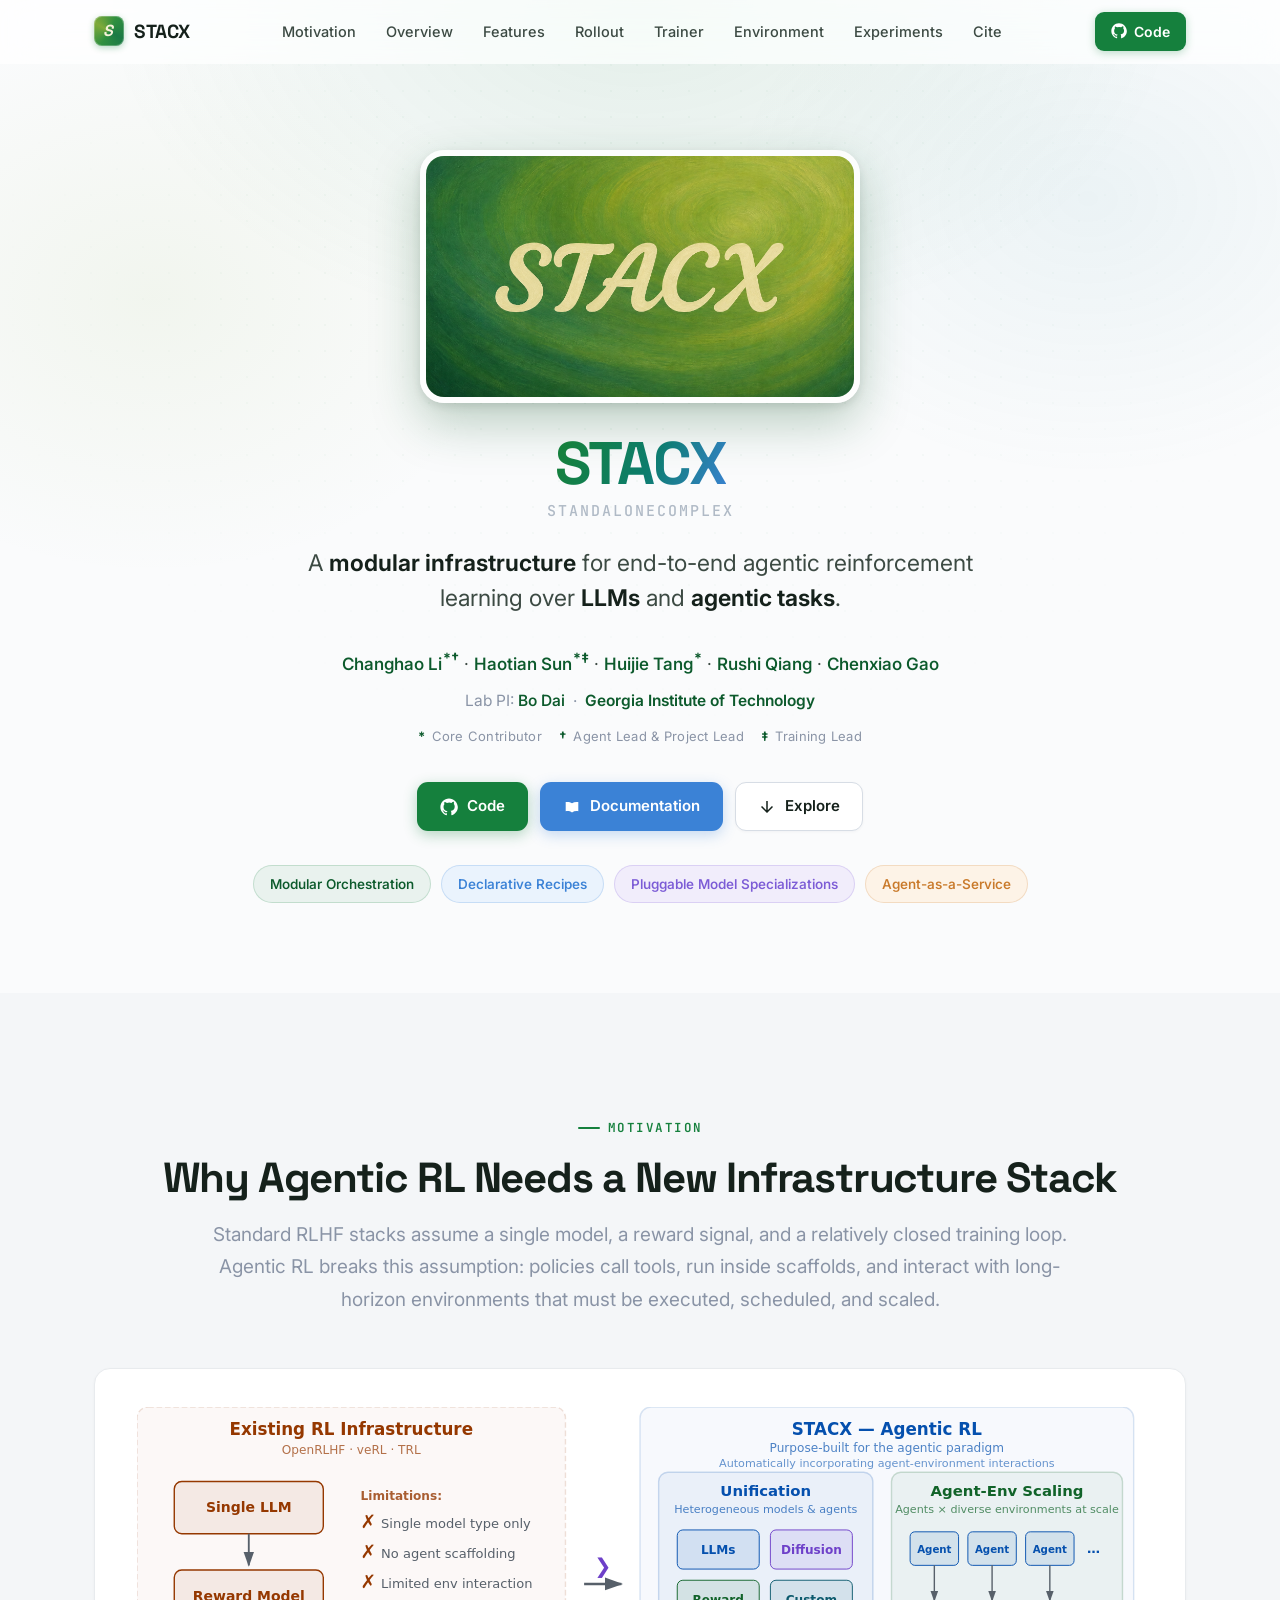
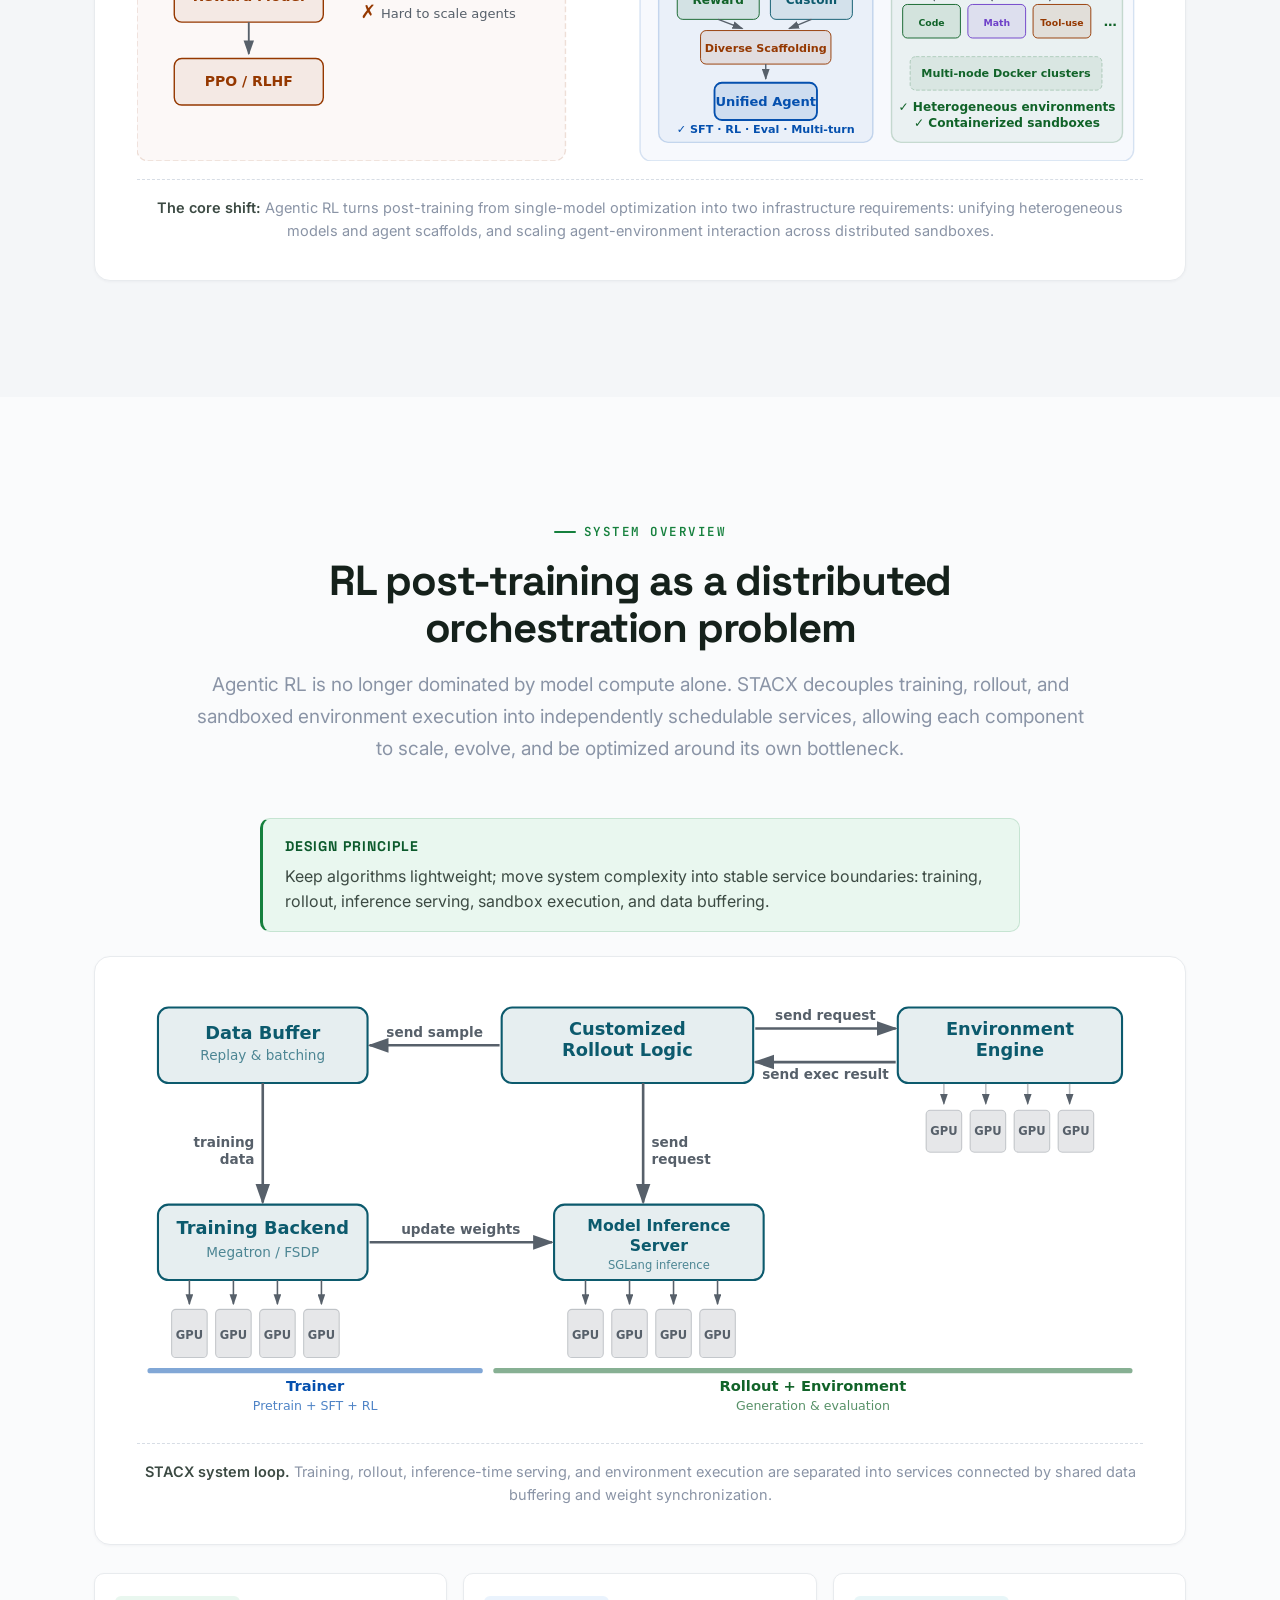
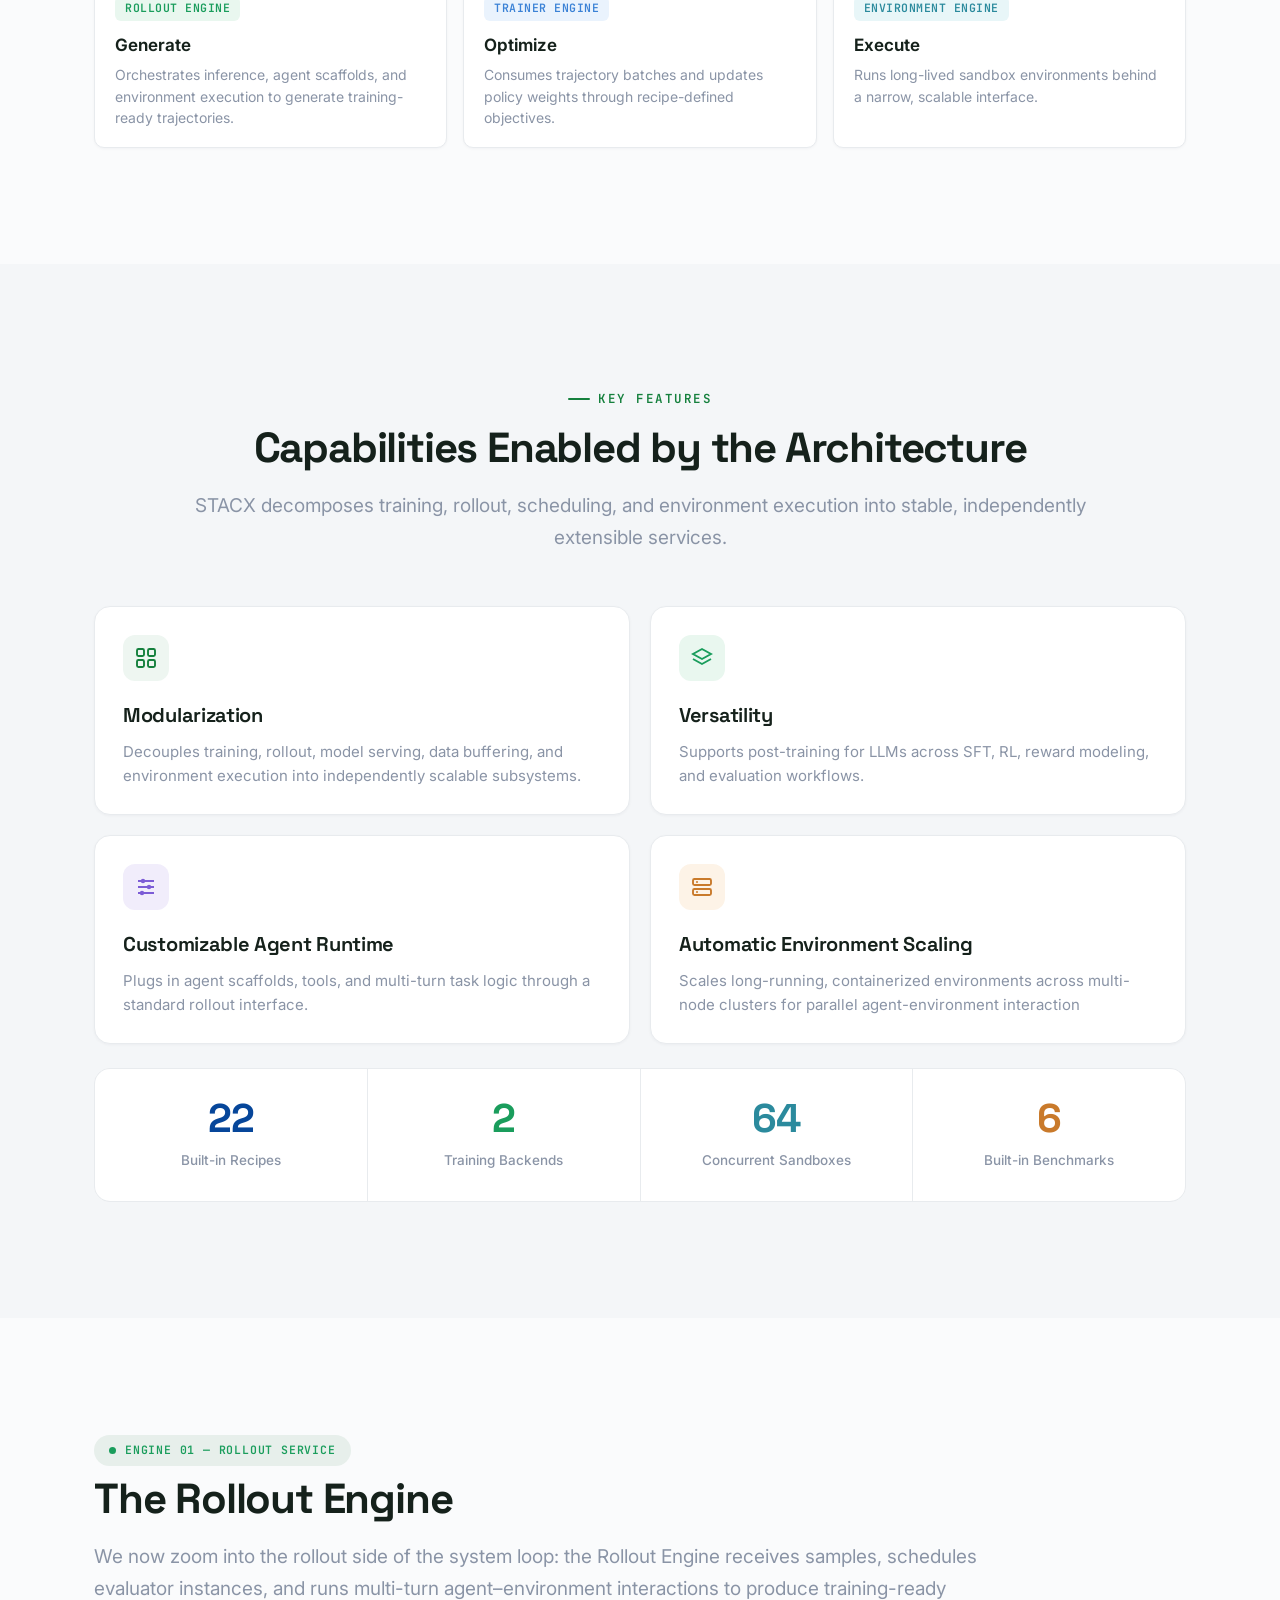
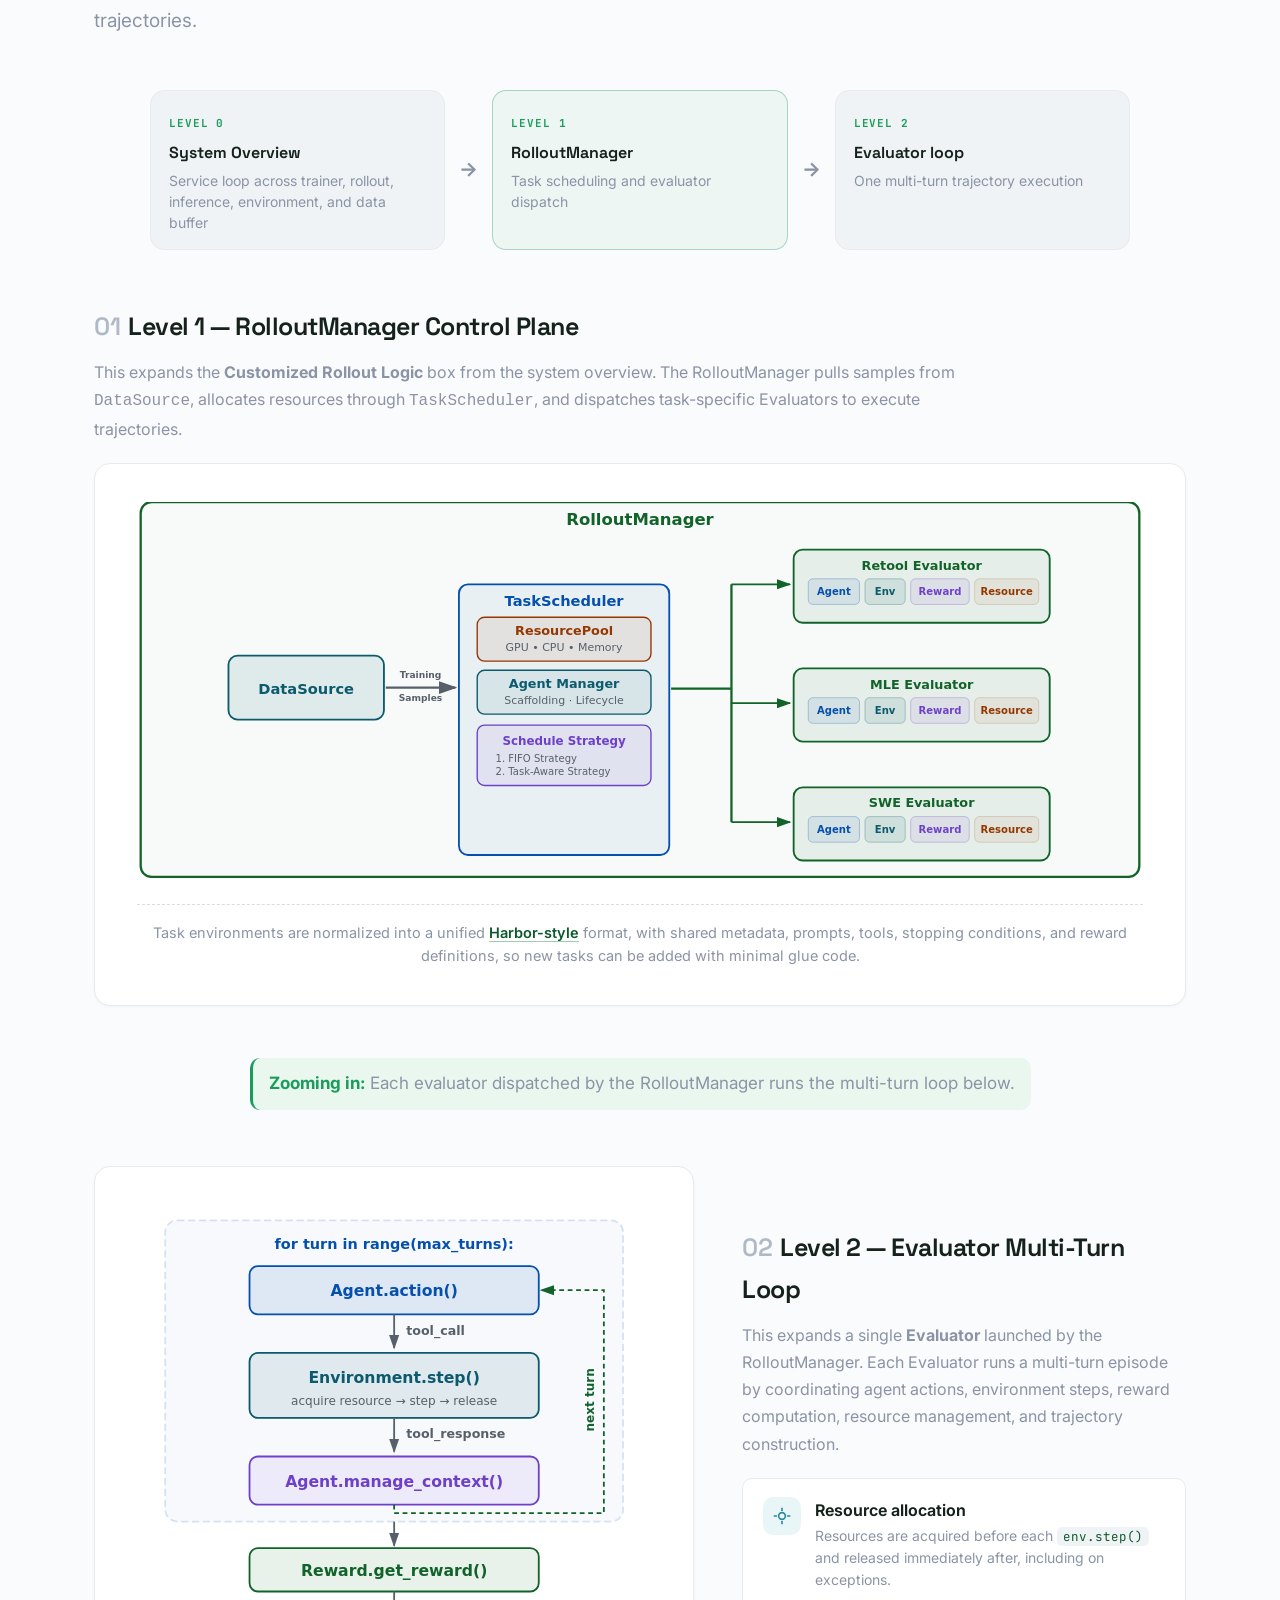
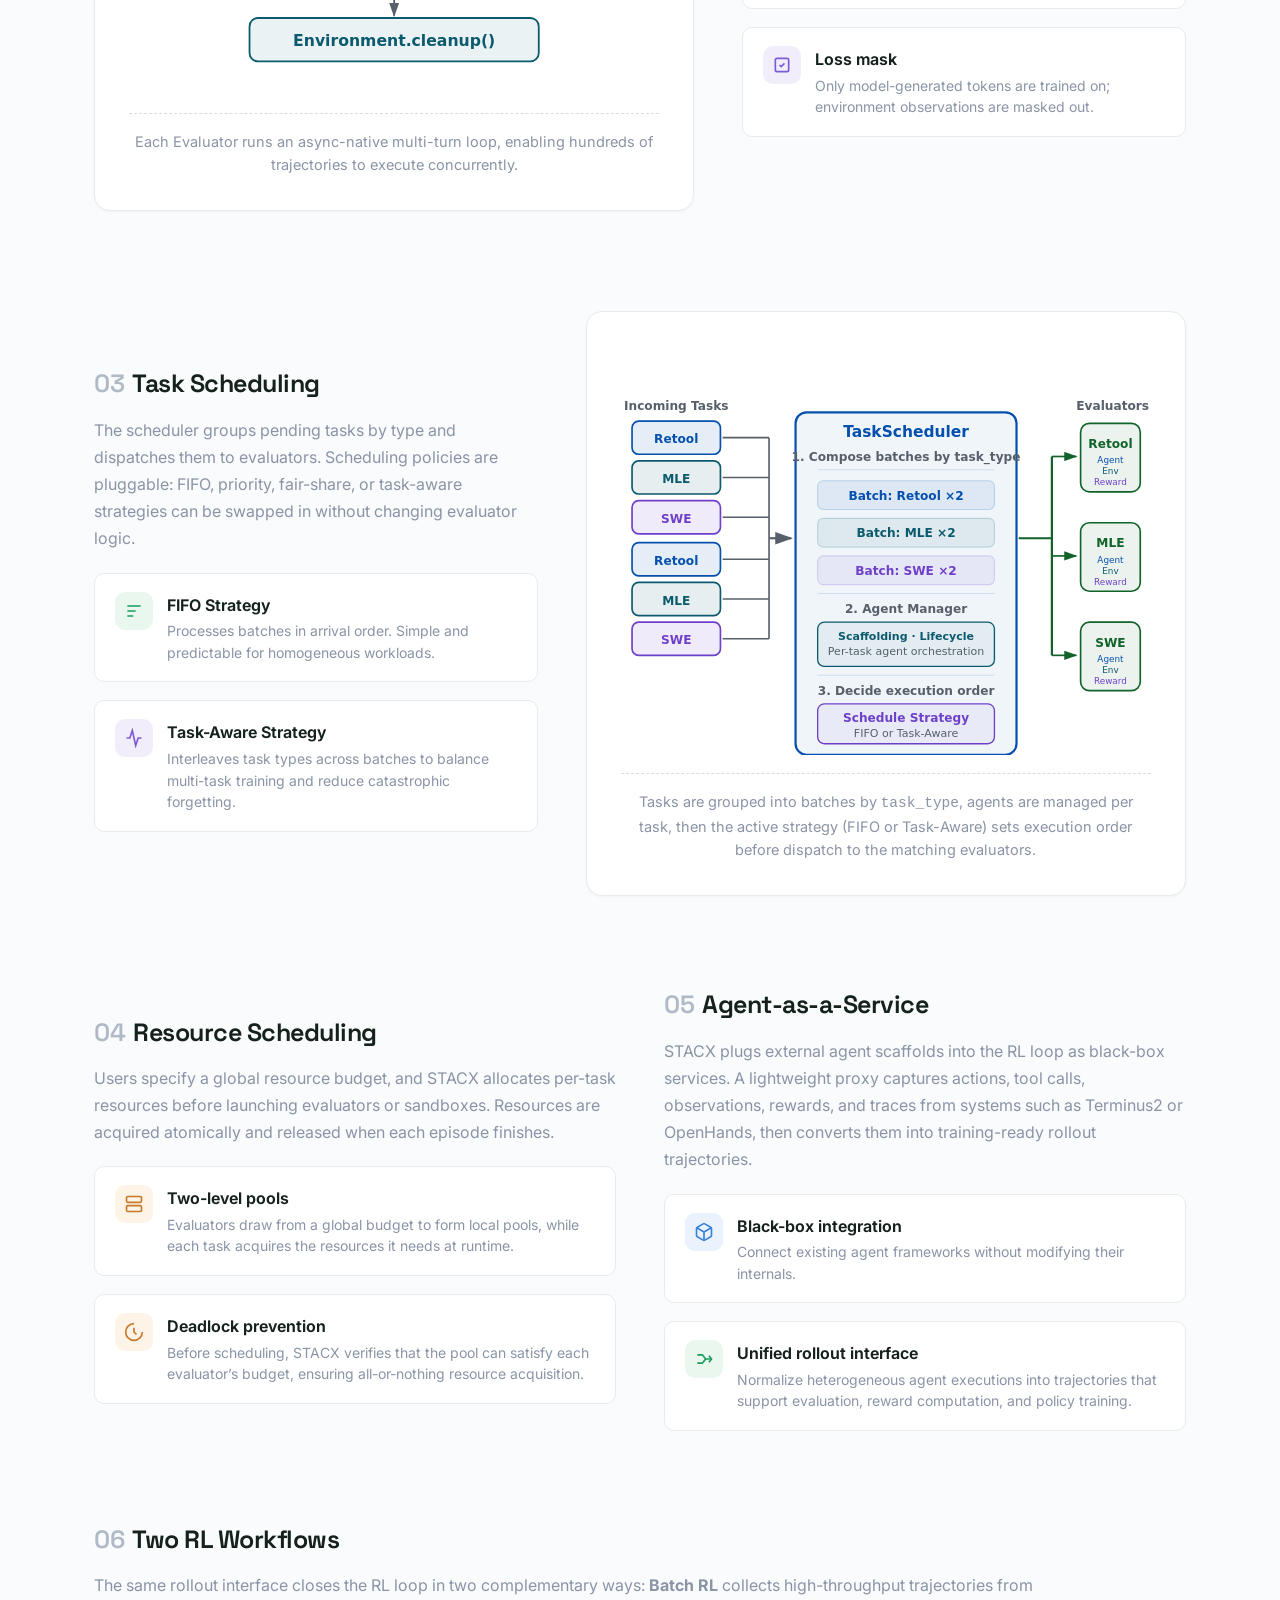
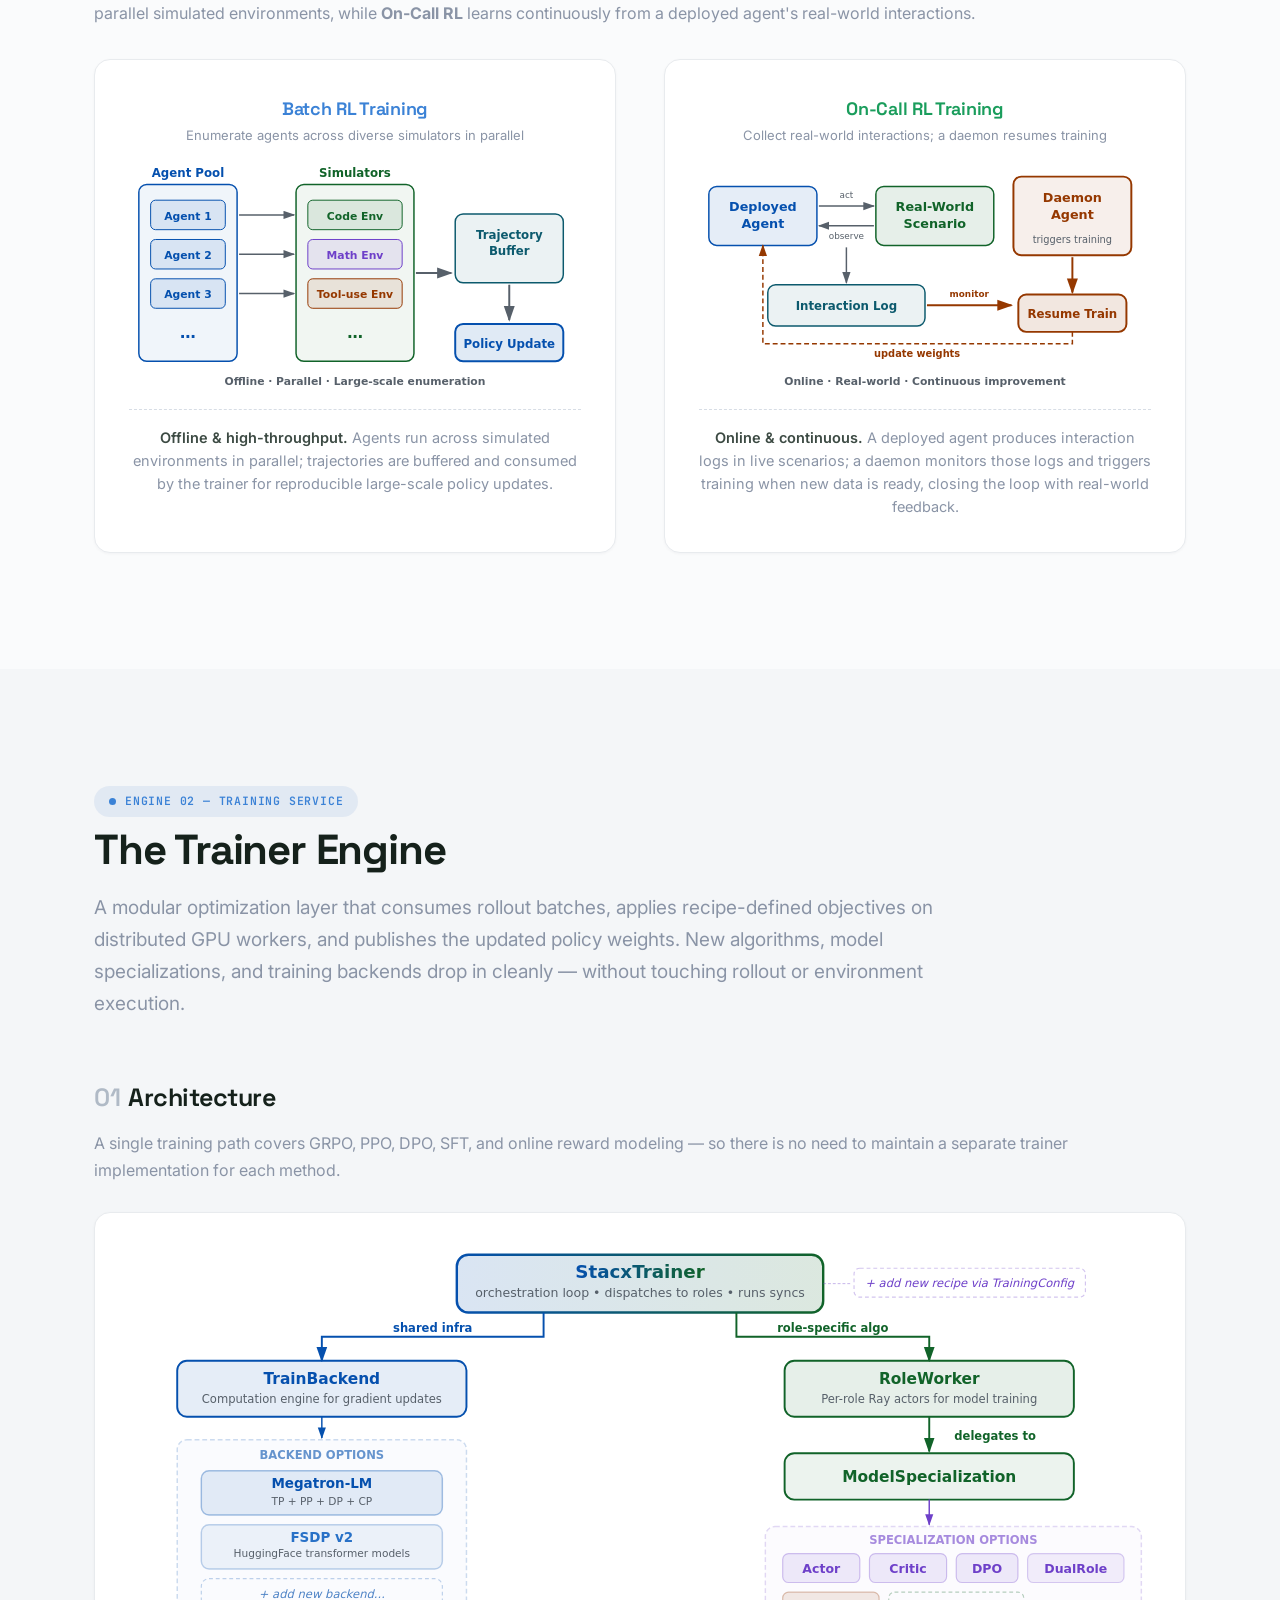
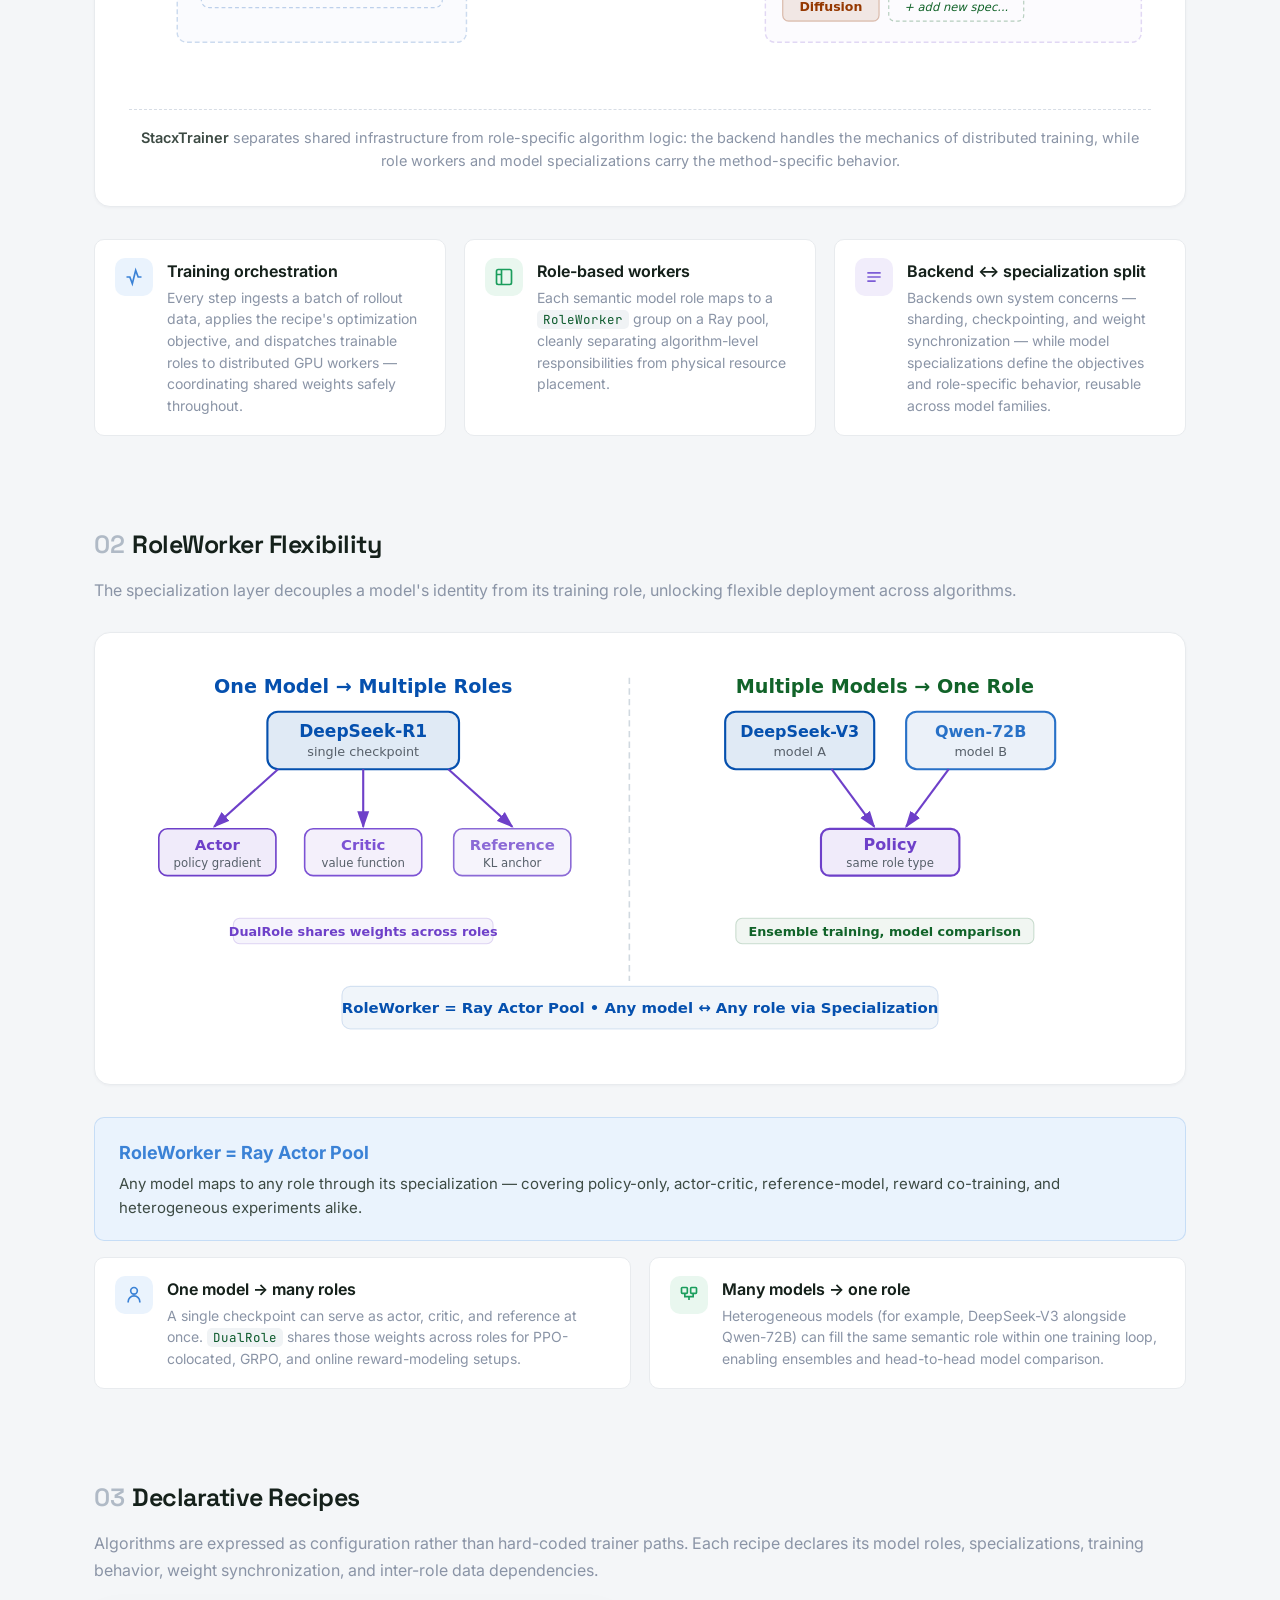
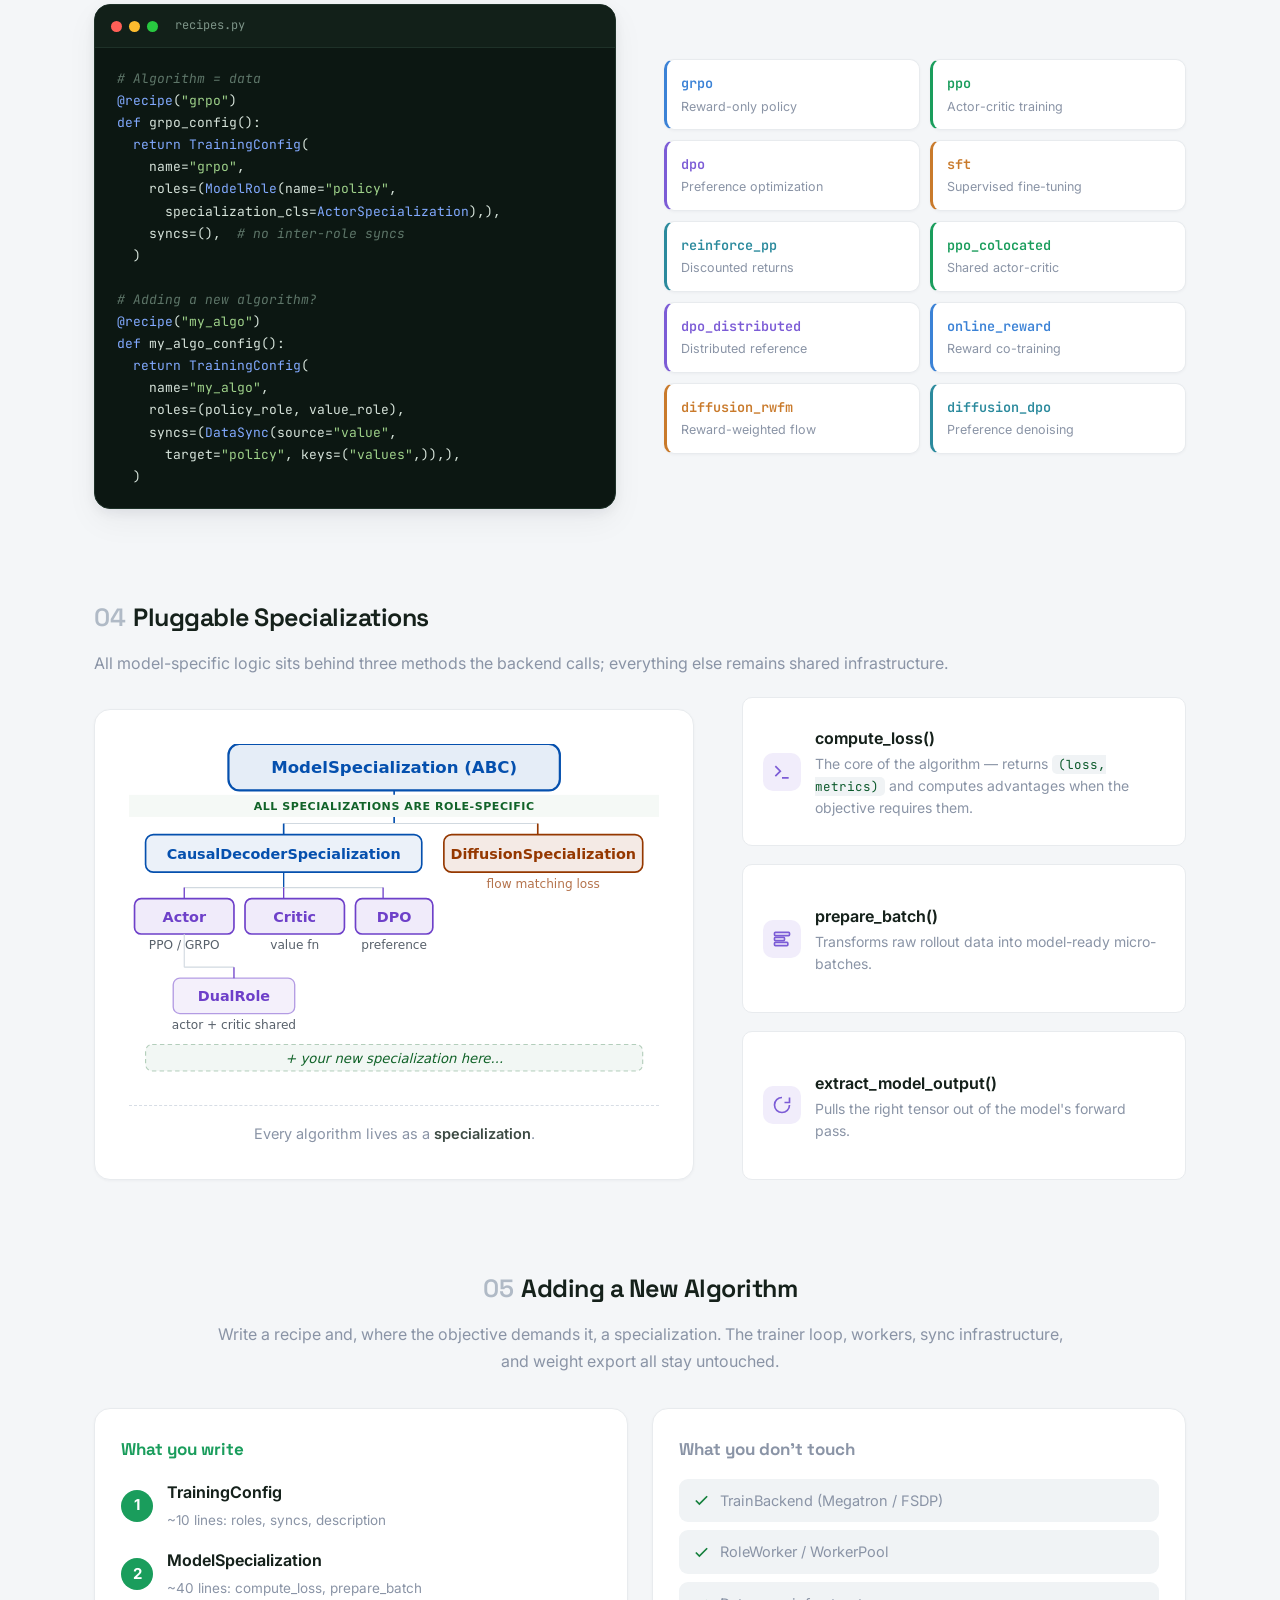
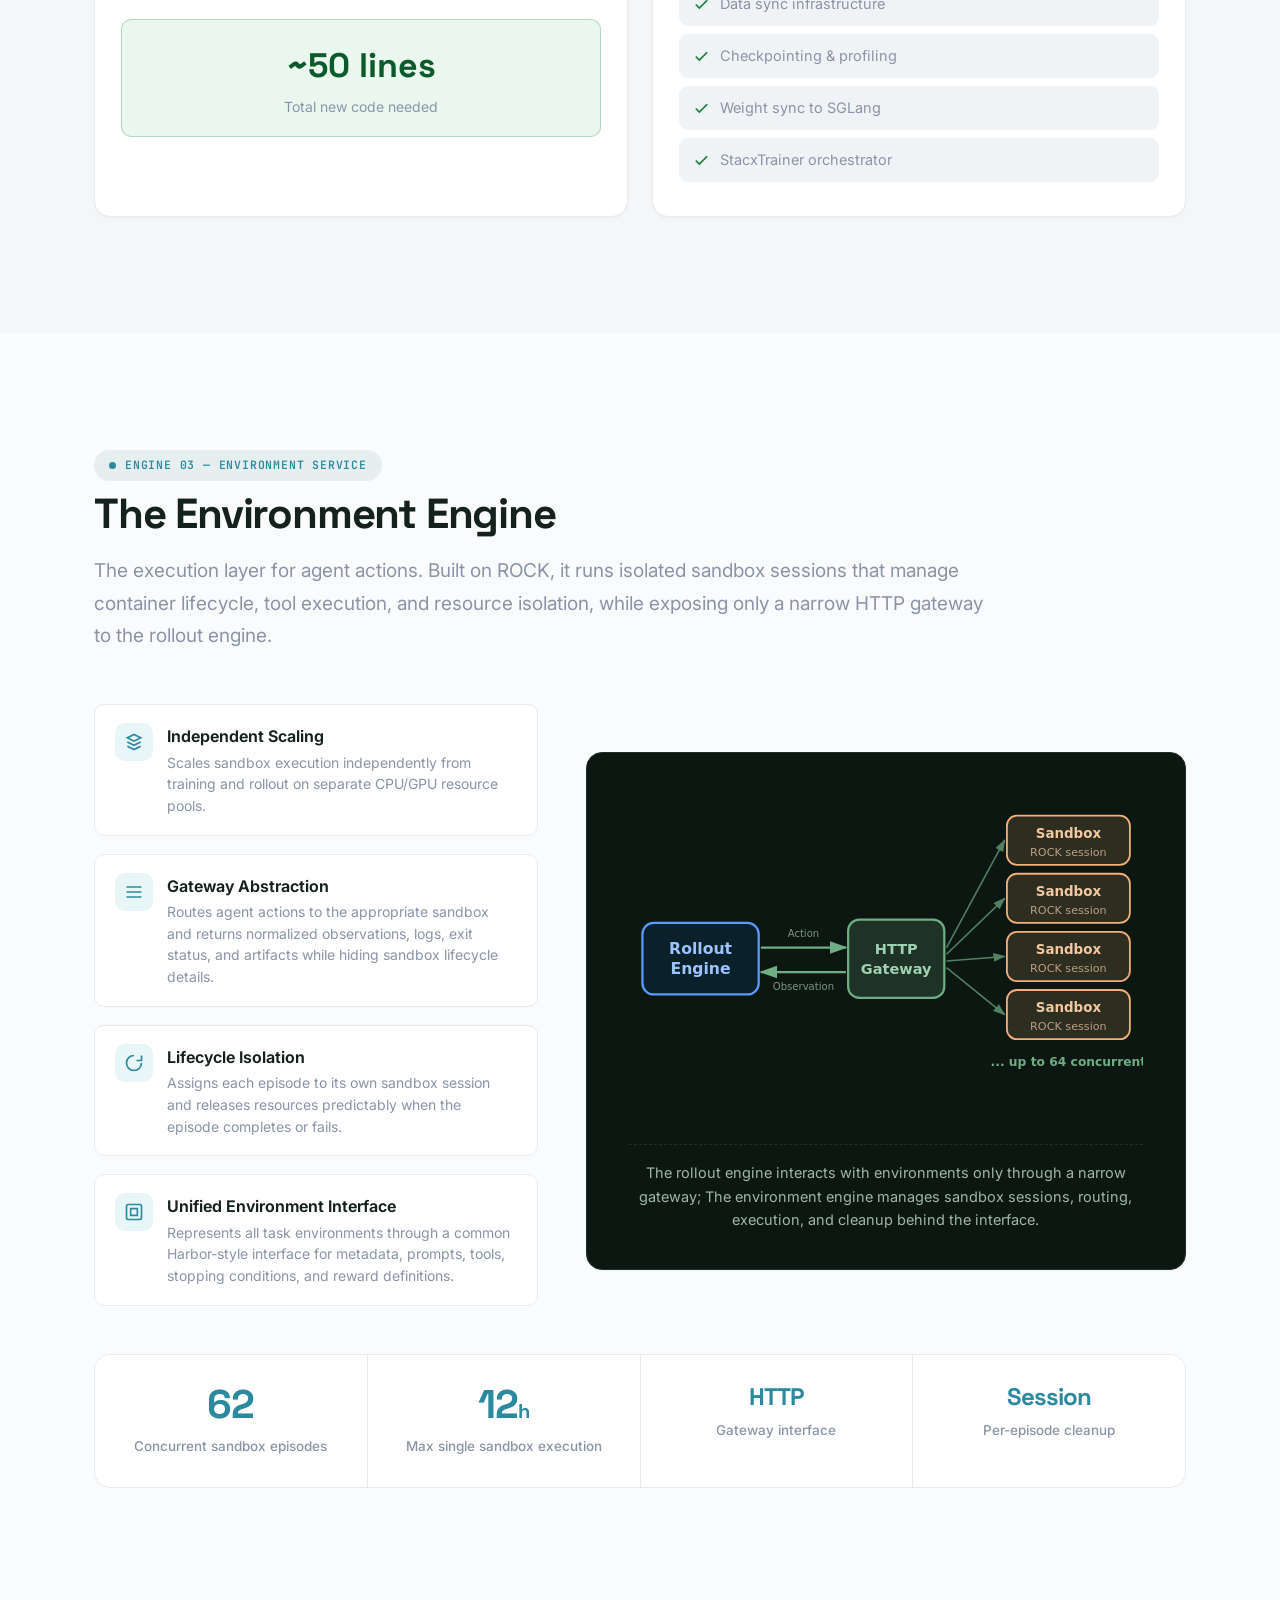
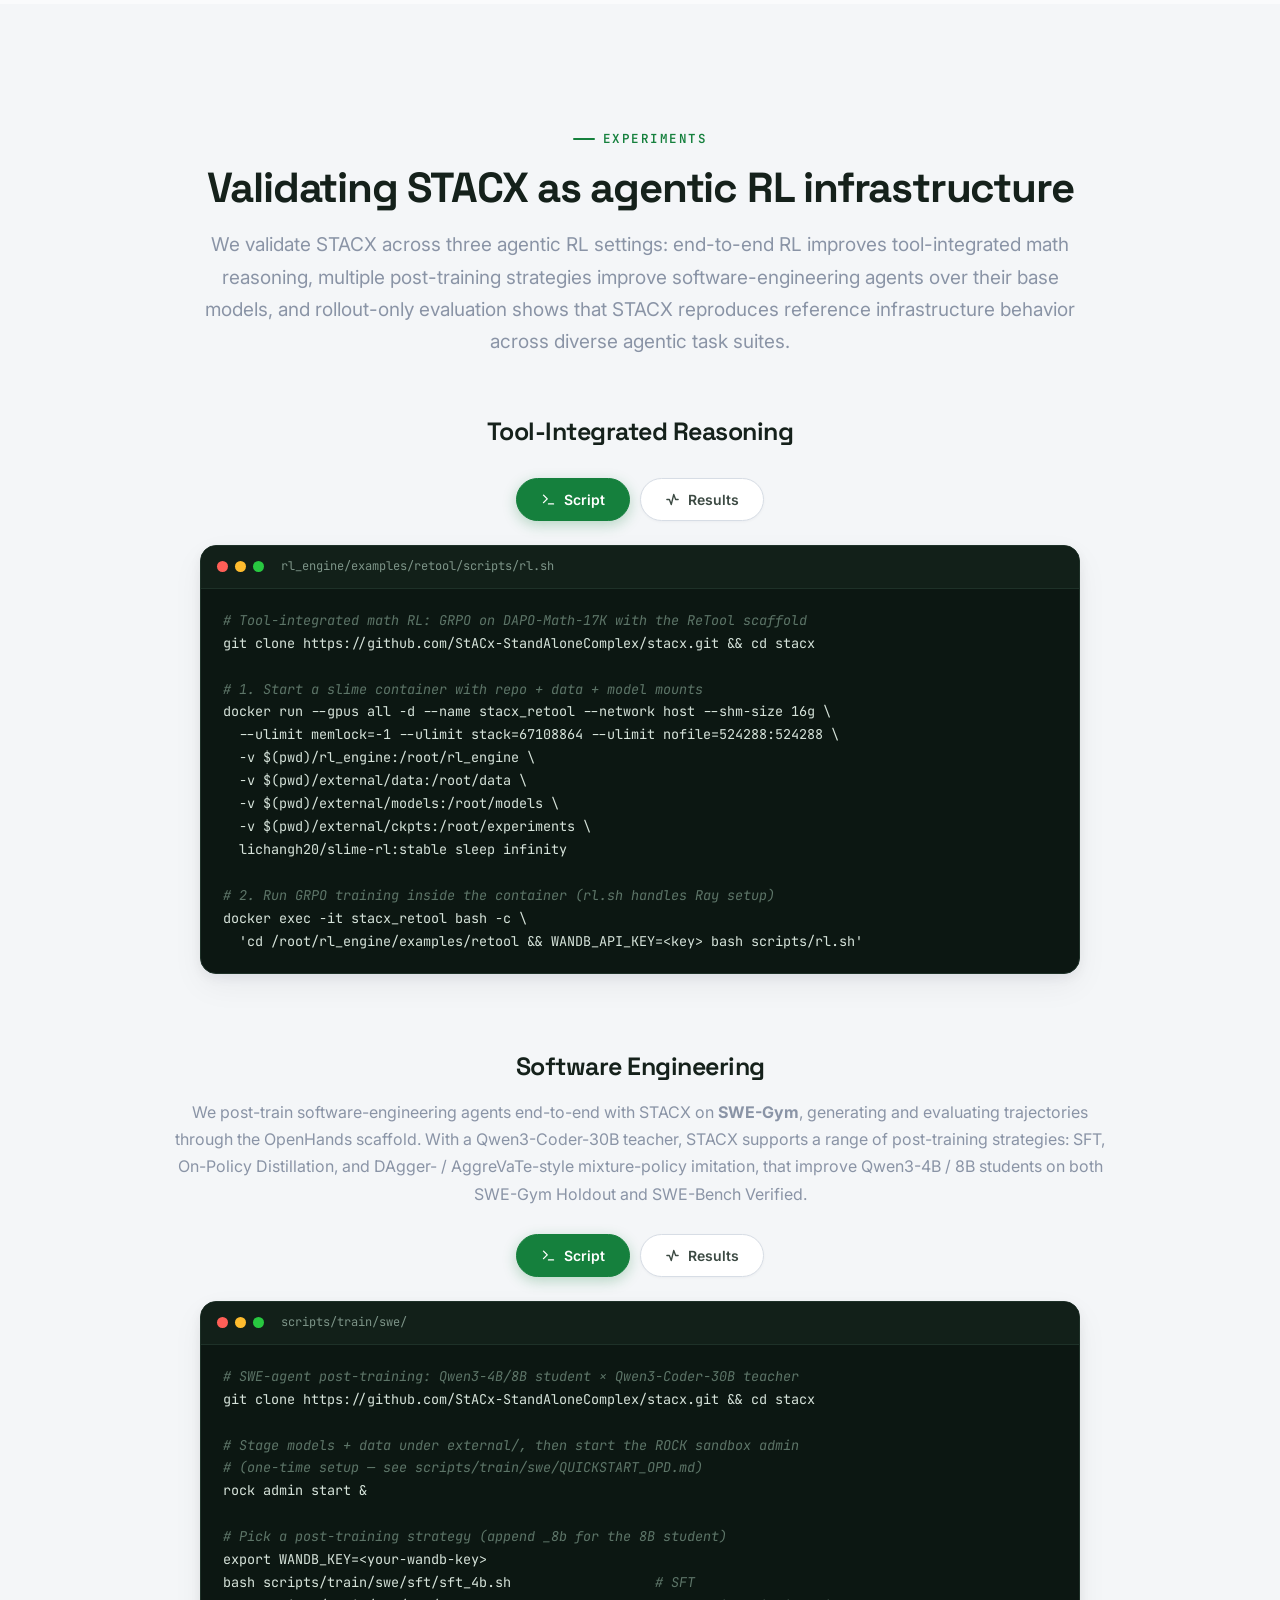
==== web/index.html @ 9be197c3 "Initial commit" ====
<!DOCTYPE html>
<html lang="en">
<head>
<meta charset="UTF-8">
<meta name="viewport" content="width=device-width, initial-scale=1.0">
<script>document.documentElement.classList.add('js');</script>
<title>STACX — Modular Infrastructure for End-to-End Agentic RL</title>
<meta name="description" content="STACX (STandAloneCompleX) is a modular infrastructure for end-to-end agentic reinforcement learning over LLMs, decoupling Trainer, Rollout, and Environment engines.">
<meta property="og:title" content="STACX — STandAloneCompleX">
<meta property="og:description" content="A modular infrastructure for end-to-end agentic reinforcement learning over LLMs and agentic tasks.">
<meta property="og:type" content="website">
<meta property="og:image" content="static/images/stacx-logo.png">
<link rel="icon" type="image/png" href="static/images/stacx-logo.png">
<link rel="preconnect" href="https://fonts.googleapis.com">
<link rel="preconnect" href="https://fonts.gstatic.com" crossorigin>
<link href="https://fonts.googleapis.com/css2?family=Inter:wght@400;500;600;700&family=Space+Grotesk:wght@500;600;700&family=JetBrains+Mono:wght@400;500;600&display=swap" rel="stylesheet">
<link rel="stylesheet" href="static/css/style.css">
</head>
<body>

<!-- ══════════════════════════ NAV ══════════════════════════ -->
<nav class="nav" id="nav">
  <div class="nav__inner">
    <a class="brand" href="#home" aria-label="STACX home">
      <span class="brand__mark" aria-hidden="true"></span>
      <span>STACX</span>
    </a>
    <div class="nav__links" id="navLinks">
      <a href="#motivation">Motivation</a>
      <a href="#overview">Overview</a>
      <a href="#features">Features</a>
      <a href="#rollout">Rollout</a>
      <a href="#trainer">Trainer</a>
      <a href="#environment">Environment</a>
      <a href="#experiments">Experiments</a>
      <a href="#citation">Cite</a>
    </div>
    <a class="nav__cta" href="https://github.com/StACx-StandAloneComplex/stacx/tree/main" target="_blank" rel="noopener">
      <svg viewBox="0 0 24 24" aria-hidden="true"><path d="M12 .5C5.7.5.5 5.7.5 12c0 5.1 3.3 9.4 7.9 10.9.6.1.8-.2.8-.5v-2c-3.2.7-3.9-1.4-3.9-1.4-.5-1.3-1.3-1.7-1.3-1.7-1.1-.7.1-.7.1-.7 1.2.1 1.8 1.2 1.8 1.2 1 1.8 2.7 1.3 3.4 1 .1-.8.4-1.3.7-1.6-2.6-.3-5.3-1.3-5.3-5.7 0-1.3.5-2.3 1.2-3.1-.1-.3-.5-1.5.1-3.1 0 0 1-.3 3.3 1.2a11.5 11.5 0 0 1 6 0C17.3 4.6 18.3 5 18.3 5c.6 1.6.2 2.8.1 3.1.8.8 1.2 1.8 1.2 3.1 0 4.4-2.7 5.4-5.3 5.7.4.4.8 1.1.8 2.2v3.3c0 .3.2.6.8.5 4.6-1.5 7.9-5.8 7.9-10.9C23.5 5.7 18.3.5 12 .5z"/></svg>
      <span class="long">Code</span>
    </a>
    <button class="nav__toggle" id="navToggle" aria-label="Toggle menu">
      <svg viewBox="0 0 24 24" fill="none" stroke="currentColor" stroke-width="2"><path d="M3 6h18M3 12h18M3 18h18" stroke-linecap="round"/></svg>
    </button>
  </div>
</nav>

<!-- ══════════════════════════ HERO ══════════════════════════ -->
<header class="hero" id="home">
  <div class="hero__bg" aria-hidden="true"></div>
  <div class="wrap">
    <img class="hero__logo reveal" src="static/images/stacx-logo.png" alt="STACX logo">
    <h1 class="reveal d1"><span class="accent">STACX</span></h1>
    <span class="hero__full reveal d1">STandAloneCompleX</span>
    <p class="hero__tagline reveal d2">
      A <b>modular infrastructure</b> for end-to-end agentic reinforcement learning over
      <b>LLMs</b> and <b>agentic tasks</b>.
    </p>

    <div class="authors reveal d2">
      <a href="https://lichangh20.github.io/" target="_blank" rel="noopener">Changhao Li</a><sup class="lead-sup">*&dagger;</sup> &middot;
      <a href="https://haotiansun.tech" target="_blank" rel="noopener">Haotian Sun</a><sup class="lead-sup">*&Dagger;</sup> &middot;
      <a href="https://www.linkedin.com/in/huijie-tang-57aa8b297/" target="_blank" rel="noopener">Huijie Tang</a><sup class="lead-sup">*</sup> &middot;
      <a href="https://rushi-q.github.io/" target="_blank" rel="noopener">Rushi Qiang</a> &middot;
      <a href="https://about.gaocx.io/" target="_blank" rel="noopener">Chenxiao Gao</a>
      <div class="affil">
        <span class="pi">Lab PI:</span> <a href="https://bo-dai.github.io/" target="_blank" rel="noopener">Bo Dai</a>
        &nbsp;&middot;&nbsp; <span class="gt">Georgia Institute of Technology</span>
      </div>
      <div class="author-roles"><span class="lead-key">*</span> Core Contributor &nbsp;&nbsp; <span class="lead-key">&dagger;</span> Agent Lead &amp; Project Lead &nbsp;&nbsp; <span class="lead-key">&Dagger;</span> Training Lead</div>
    </div>

    <div class="btn-row reveal d3">
      <a class="btn btn--brand" href="https://github.com/StACx-StandAloneComplex/stacx/tree/main" target="_blank" rel="noopener">
        <svg viewBox="0 0 24 24"><path d="M12 .5C5.7.5.5 5.7.5 12c0 5.1 3.3 9.4 7.9 10.9.6.1.8-.2.8-.5v-2c-3.2.7-3.9-1.4-3.9-1.4-.5-1.3-1.3-1.7-1.3-1.7-1.1-.7.1-.7.1-.7 1.2.1 1.8 1.2 1.8 1.2 1 1.8 2.7 1.3 3.4 1 .1-.8.4-1.3.7-1.6-2.6-.3-5.3-1.3-5.3-5.7 0-1.3.5-2.3 1.2-3.1-.1-.3-.5-1.5.1-3.1 0 0 1-.3 3.3 1.2a11.5 11.5 0 0 1 6 0C17.3 4.6 18.3 5 18.3 5c.6 1.6.2 2.8.1 3.1.8.8 1.2 1.8 1.2 3.1 0 4.4-2.7 5.4-5.3 5.7.4.4.8 1.1.8 2.2v3.3c0 .3.2.6.8.5 4.6-1.5 7.9-5.8 7.9-10.9C23.5 5.7 18.3.5 12 .5z"/></svg>
        Code
      </a>
      <a class="btn btn--doc" href="../docs/" target="_blank" rel="noopener">
        <svg viewBox="0 0 24 24"><path d="M12 6.9C9.6 5.4 6.6 4.8 3.6 5.4v12.3c3-.6 6 0 8.4 1.5 2.4-1.5 5.4-2.1 8.4-1.5V5.4c-3-.6-6 0-8.4 1.5z"/></svg>
        Documentation
      </a>
      <a class="btn btn--ghost" href="#overview">
        <svg viewBox="0 0 24 24"><path d="M12 4l8 8-1.4 1.4L13 7.8V20h-2V7.8l-5.6 5.6L4 12z" transform="rotate(180 12 12)"/></svg>
        Explore
      </a>
    </div>

    <div class="chips reveal d4">
      <span class="chip">Modular Orchestration</span>
      <span class="chip b">Declarative Recipes</span>
      <span class="chip p">Pluggable Model Specializations</span>
      <span class="chip a">Agent-as-a-Service</span>
    </div>
  </div>
</header>

<!-- ══════════════════════════ MOTIVATION ══════════════════════════ -->
<section class="section section--alt" id="motivation">
  <div class="wrap">
    <div class="section-head center reveal">
      <span class="eyebrow">Motivation</span>
      <h2 class="section-title">Why Agentic RL Needs a New Infrastructure Stack</h2>
      <p class="section-lead">
        Standard RLHF stacks assume a single model, a reward signal, and a relatively closed training loop.
        Agentic RL breaks this assumption: policies call tools, run inside scaffolds, and interact with long-horizon environments that must be executed, scheduled, and scaled.
      </p>
    </div>

    <!-- Existing RL Infra vs STACX diagram -->
    <div class="figure figure--pad reveal d1" style="margin:0 auto;">
      <svg viewBox="0 0 1080 380" xmlns="http://www.w3.org/2000/svg" role="img" aria-labelledby="mo-title mo-desc">
        <title id="mo-title">Motivation: Existing RL Infra vs STACX</title>
        <desc id="mo-desc">The left panel shows existing RL infrastructure built around single-model RLHF pipelines. The right panel shows STACX targeting agentic RL with unified multi-model support and agent-environment scaling.</desc>
        <defs>
          <marker id="mo-arr" viewBox="0 0 10 7" refX="9" refY="3.5" markerWidth="8" markerHeight="6" orient="auto"><path d="M0,0 L10,3.5 L0,7z" fill="#57606a"/></marker>
        </defs>

        <!-- ════════ LEFT: Existing RL Infra ════════ -->
        <rect x="0" y="0" width="460" height="380" rx="12" fill="rgba(149,56,0,0.03)" stroke="rgba(149,56,0,0.15)" stroke-width="1.5" stroke-dasharray="6,3"/>
        <text x="230" y="30" text-anchor="middle" fill="#953800" font-size="18" font-weight="700" font-family="system-ui, sans-serif">Existing RL Infrastructure</text>
        <text x="230" y="50" text-anchor="middle" fill="#953800" font-size="13" font-family="system-ui, sans-serif" opacity="0.7">OpenRLHF &middot; veRL &middot; TRL</text>

        <rect x="40" y="80" width="160" height="56" rx="8" fill="rgba(149,56,0,0.08)" stroke="#953800" stroke-width="1.5"/>
        <text x="120" y="113" text-anchor="middle" fill="#953800" font-size="15" font-weight="700" font-family="system-ui, sans-serif">Single LLM</text>
        <line x1="120" y1="136" x2="120" y2="170" stroke="#57606a" stroke-width="2" marker-end="url(#mo-arr)"/>
        <rect x="40" y="175" width="160" height="56" rx="8" fill="rgba(149,56,0,0.08)" stroke="#953800" stroke-width="1.5"/>
        <text x="120" y="208" text-anchor="middle" fill="#953800" font-size="15" font-weight="700" font-family="system-ui, sans-serif">Reward Model</text>
        <line x1="120" y1="231" x2="120" y2="265" stroke="#57606a" stroke-width="2" marker-end="url(#mo-arr)"/>
        <rect x="40" y="270" width="160" height="50" rx="8" fill="rgba(149,56,0,0.08)" stroke="#953800" stroke-width="1.5"/>
        <text x="120" y="300" text-anchor="middle" fill="#953800" font-size="15" font-weight="700" font-family="system-ui, sans-serif">PPO / RLHF</text>

        <text x="240" y="100" fill="#953800" font-size="13" font-weight="600" font-family="system-ui, sans-serif" opacity="0.8">Limitations:</text>
        <text x="240" y="130" fill="#953800" font-size="20" font-family="system-ui, sans-serif">&#x2717;</text>
        <text x="262" y="130" fill="#57606a" font-size="14" font-family="system-ui, sans-serif">Single model type only</text>
        <text x="240" y="162" fill="#953800" font-size="20" font-family="system-ui, sans-serif">&#x2717;</text>
        <text x="262" y="162" fill="#57606a" font-size="14" font-family="system-ui, sans-serif">No agent scaffolding</text>
        <text x="240" y="194" fill="#953800" font-size="20" font-family="system-ui, sans-serif">&#x2717;</text>
        <text x="262" y="194" fill="#57606a" font-size="14" font-family="system-ui, sans-serif">Limited env interaction</text>
        <text x="240" y="226" fill="#953800" font-size="20" font-family="system-ui, sans-serif">&#x2717;</text>
        <text x="262" y="226" fill="#57606a" font-size="14" font-family="system-ui, sans-serif">Hard to scale agents</text>

        <!-- Transition arrow -->
        <line x1="480" y1="190" x2="520" y2="190" stroke="#57606a" stroke-width="2.5" marker-end="url(#mo-arr)"/>
        <text x="500" y="178" text-anchor="middle" fill="#6e40c9" font-size="22" font-weight="800" font-family="system-ui, sans-serif">&#x276F;</text>

        <!-- ════════ RIGHT: STACX — Agentic RL ════════ -->
        <rect x="540" y="0" width="530" height="380" rx="12" fill="rgba(5,80,174,0.03)" stroke="rgba(5,80,174,0.15)" stroke-width="1.5"/>
        <text x="805" y="30" text-anchor="middle" fill="#0550ae" font-size="18" font-weight="700" font-family="system-ui, sans-serif">STACX — Agentic RL</text>
        <text x="805" y="48" text-anchor="middle" fill="#0550ae" font-size="13" font-family="system-ui, sans-serif" opacity="0.7">Purpose-built for the agentic paradigm</text>
        <text x="805" y="64" text-anchor="middle" fill="#0550ae" font-size="12" font-family="system-ui, sans-serif" opacity="0.6">Automatically incorporating agent-environment interactions</text>

        <!-- Pillar 1: Unification -->
        <rect x="560" y="70" width="230" height="290" rx="10" fill="rgba(5,80,174,0.05)" stroke="rgba(5,80,174,0.2)" stroke-width="1.5"/>
        <text x="675" y="96" text-anchor="middle" fill="#0550ae" font-size="16" font-weight="700" font-family="system-ui, sans-serif">Unification</text>
        <text x="675" y="114" text-anchor="middle" fill="#0550ae" font-size="12" font-family="system-ui, sans-serif" opacity="0.7">Heterogeneous models &amp; agents</text>
        <rect x="580" y="132" width="88" height="42" rx="6" fill="rgba(5,80,174,0.10)" stroke="#0550ae" stroke-width="1"/>
        <text x="624" y="158" text-anchor="middle" fill="#0550ae" font-size="13" font-weight="600" font-family="system-ui, sans-serif">LLMs</text>
        <rect x="680" y="132" width="88" height="42" rx="6" fill="rgba(110,64,201,0.10)" stroke="#6e40c9" stroke-width="1"/>
        <text x="724" y="158" text-anchor="middle" fill="#6e40c9" font-size="13" font-weight="600" font-family="system-ui, sans-serif">Diffusion</text>
        <rect x="580" y="186" width="88" height="42" rx="6" fill="rgba(17,99,41,0.10)" stroke="#116329" stroke-width="1"/>
        <text x="624" y="212" text-anchor="middle" fill="#116329" font-size="13" font-weight="600" font-family="system-ui, sans-serif">Reward</text>
        <rect x="680" y="186" width="88" height="42" rx="6" fill="rgba(12,90,109,0.10)" stroke="#0c5a6d" stroke-width="1"/>
        <text x="724" y="212" text-anchor="middle" fill="#0c5a6d" font-size="13" font-weight="600" font-family="system-ui, sans-serif">Custom</text>
        <rect x="605" y="240" width="140" height="36" rx="6" fill="rgba(149,56,0,0.10)" stroke="#953800" stroke-width="1"/>
        <text x="675" y="263" text-anchor="middle" fill="#953800" font-size="12" font-weight="600" font-family="system-ui, sans-serif">Diverse Scaffolding</text>
        <line x1="624" y1="228" x2="650" y2="238" stroke="#57606a" stroke-width="1.5" marker-end="url(#mo-arr)"/>
        <line x1="724" y1="228" x2="700" y2="238" stroke="#57606a" stroke-width="1.5" marker-end="url(#mo-arr)"/>
        <line x1="675" y1="276" x2="675" y2="292" stroke="#57606a" stroke-width="1.5" marker-end="url(#mo-arr)"/>
        <rect x="620" y="296" width="110" height="40" rx="8" fill="rgba(5,80,174,0.12)" stroke="#0550ae" stroke-width="2"/>
        <text x="675" y="321" text-anchor="middle" fill="#0550ae" font-size="14" font-weight="700" font-family="system-ui, sans-serif">Unified Agent</text>
        <text x="675" y="350" text-anchor="middle" fill="#0550ae" font-size="12" font-weight="600" font-family="system-ui, sans-serif">&#x2713; SFT &middot; RL &middot; Eval &middot; Multi-turn</text>

        <!-- Pillar 2: Agent-Env Scaling -->
        <rect x="810" y="70" width="248" height="290" rx="10" fill="rgba(17,99,41,0.05)" stroke="rgba(17,99,41,0.2)" stroke-width="1.5"/>
        <text x="934" y="96" text-anchor="middle" fill="#116329" font-size="16" font-weight="700" font-family="system-ui, sans-serif">Agent-Env Scaling</text>
        <text x="934" y="114" text-anchor="middle" fill="#116329" font-size="12" font-family="system-ui, sans-serif" opacity="0.7">Agents &#x00D7; diverse environments at scale</text>
        <rect x="830" y="134" width="52" height="36" rx="5" fill="rgba(5,80,174,0.10)" stroke="#0550ae" stroke-width="1"/>
        <text x="856" y="157" text-anchor="middle" fill="#0550ae" font-size="11" font-weight="600" font-family="system-ui, sans-serif">Agent</text>
        <rect x="892" y="134" width="52" height="36" rx="5" fill="rgba(5,80,174,0.10)" stroke="#0550ae" stroke-width="1"/>
        <text x="918" y="157" text-anchor="middle" fill="#0550ae" font-size="11" font-weight="600" font-family="system-ui, sans-serif">Agent</text>
        <rect x="954" y="134" width="52" height="36" rx="5" fill="rgba(5,80,174,0.10)" stroke="#0550ae" stroke-width="1"/>
        <text x="980" y="157" text-anchor="middle" fill="#0550ae" font-size="11" font-weight="600" font-family="system-ui, sans-serif">Agent</text>
        <text x="1020" y="157" fill="#0550ae" font-size="14" font-weight="700" font-family="system-ui, sans-serif">…</text>
        <line x1="856" y1="170" x2="856" y2="208" stroke="#57606a" stroke-width="1.5" marker-end="url(#mo-arr)"/>
        <line x1="918" y1="170" x2="918" y2="208" stroke="#57606a" stroke-width="1.5" marker-end="url(#mo-arr)"/>
        <line x1="980" y1="170" x2="980" y2="208" stroke="#57606a" stroke-width="1.5" marker-end="url(#mo-arr)"/>
        <rect x="822" y="212" width="62" height="36" rx="5" fill="rgba(17,99,41,0.10)" stroke="#116329" stroke-width="1"/>
        <text x="853" y="235" text-anchor="middle" fill="#116329" font-size="10" font-weight="600" font-family="system-ui, sans-serif">Code</text>
        <rect x="892" y="212" width="62" height="36" rx="5" fill="rgba(110,64,201,0.10)" stroke="#6e40c9" stroke-width="1"/>
        <text x="923" y="235" text-anchor="middle" fill="#6e40c9" font-size="10" font-weight="600" font-family="system-ui, sans-serif">Math</text>
        <rect x="962" y="212" width="62" height="36" rx="5" fill="rgba(149,56,0,0.10)" stroke="#953800" stroke-width="1"/>
        <text x="993" y="235" text-anchor="middle" fill="#953800" font-size="10" font-weight="600" font-family="system-ui, sans-serif">Tool-use</text>
        <text x="1038" y="235" fill="#116329" font-size="14" font-weight="700" font-family="system-ui, sans-serif">…</text>
        <rect x="830" y="268" width="206" height="36" rx="6" fill="rgba(17,99,41,0.08)" stroke="rgba(17,99,41,0.25)" stroke-width="1" stroke-dasharray="4,2"/>
        <text x="933" y="290" text-anchor="middle" fill="#116329" font-size="12" font-weight="600" font-family="system-ui, sans-serif">Multi-node Docker clusters</text>
        <text x="934" y="326" text-anchor="middle" fill="#116329" font-size="13" font-weight="600" font-family="system-ui, sans-serif">&#x2713; Heterogeneous environments</text>
        <text x="934" y="344" text-anchor="middle" fill="#116329" font-size="13" font-weight="600" font-family="system-ui, sans-serif">&#x2713; Containerized sandboxes</text>
      </svg>
      <p class="figure__cap"><b>The core shift:</b> Agentic RL turns post-training from single-model optimization
        into two infrastructure requirements: unifying heterogeneous models and agent scaffolds,
        and scaling agent-environment interaction across distributed sandboxes.</p>
    </div>

    <!-- Two-takeaway strip: high-level goals of the RL infra -->
    <!-- <div class="motivation-takeaways reveal d2">
      <div class="takeaway">
        <span class="tag t-blue">UNIFICATION</span>
        <p>One interface for heterogeneous models, agent scaffolds, and post-training modes.</p>
      </div>
      <div class="takeaway">
        <span class="tag t-green">SCALING</span>
        <p>Distributed agent–environment interaction across containerized sandbox clusters.</p>
      </div>
    </div> -->

    <!-- Two goals legend -->
    <!-- <div class="loop-legend reveal d2">
      <div class="item">
        <span class="tag t-amber">THE GAP</span>
        <h4>Single-model RLHF</h4>
        <p>Prior infrastructure centers on one LLM and one reward model, with little support for agent scaffolds or rich, long-horizon environment interaction.</p>
      </div>
      <div class="item">
        <span class="tag t-blue">GOAL 01 · UNIFICATION</span>
        <h4>Heterogeneous models &amp; agents</h4>
        <p>One framework spanning LLMs, diffusion, and reward models with pluggable agent scaffolds across SFT, RL, reward modeling, and evaluation.</p>
      </div>
      <div class="item">
        <span class="tag t-green">GOAL 02 · SCALING</span>
        <h4>Agent–environment scaling</h4>
        <p>Massively parallel agent–environment interaction across multi-node, containerized sandbox clusters — the regime agentic RL actually runs in.</p>
      </div>
    </div> -->
  </div>
</section>

<!-- ══════════════════════════ OVERVIEW ══════════════════════════ -->
<section class="section" id="overview">
  <div class="wrap">
    <div class="section-head center reveal">
      <span class="eyebrow">System Overview</span>
      <h2 class="section-title">RL post-training as a distributed<br>orchestration problem</h2>
      <p class="section-lead">Agentic RL is no longer dominated by model compute alone. STACX decouples training, rollout, and sandboxed environment execution into independently schedulable services, allowing each component to scale, evolve, and be optimized around its own bottleneck.</p>
    </div>

    <div class="callout narrow reveal d1" style="margin:0 auto;">
      <h3>Design principle</h3>
      <p>
        Keep algorithms lightweight; move system complexity into stable service boundaries:
        training, rollout, inference serving, sandbox execution, and data buffering.
      </p>
    </div>

    <!-- Framework diagram -->
    <div class="figure figure--pad reveal d1" style="margin-top:24px;" id="fig-system-loop">
      <svg viewBox="0 0 960 410" xmlns="http://www.w3.org/2000/svg" role="img" aria-labelledby="fw-title fw-desc">
        <title id="fw-title">STACX Overall Framework</title>
        <desc id="fw-desc">A continuous loop connecting Data Buffer, Customized Rollout Logic, Environment Engine, Training Backend and Model Inference Server with GPU arrays.</desc>
        <defs>
          <marker id="fw-arr" viewBox="0 0 10 7" refX="9" refY="3.5" markerWidth="8" markerHeight="6" orient="auto"><path d="M0,0 L10,3.5 L0,7z" fill="#57606a"/></marker>
          <marker id="fw-arr-dim" viewBox="0 0 10 7" refX="9" refY="3.5" markerWidth="7" markerHeight="5" orient="auto"><path d="M0,0 L10,3.5 L0,7z" fill="#57606a"/></marker>
        </defs>
        <rect x="10" y="356" width="320" height="5" rx="2.5" fill="#0550ae" opacity="0.5"/>
        <text x="170" y="378" text-anchor="middle" fill="#0550ae" font-size="14" font-weight="700" font-family="system-ui, sans-serif">Trainer</text>
        <text x="170" y="396" text-anchor="middle" fill="#0550ae" font-size="12" font-family="system-ui, sans-serif" opacity="0.7">Pretrain + SFT + RL</text>
        <rect x="340" y="356" width="610" height="5" rx="2.5" fill="#116329" opacity="0.5"/>
        <text x="645" y="378" text-anchor="middle" fill="#116329" font-size="14" font-weight="700" font-family="system-ui, sans-serif">Rollout + Environment</text>
        <text x="645" y="396" text-anchor="middle" fill="#116329" font-size="12" font-family="system-ui, sans-serif" opacity="0.7">Generation &amp; evaluation</text>
        <rect x="20" y="12" width="200" height="72" rx="10" fill="rgba(12,90,109,0.10)" stroke="#0c5a6d" stroke-width="2"/>
        <text x="120" y="42" text-anchor="middle" fill="#0c5a6d" font-size="17" font-weight="700" font-family="system-ui, sans-serif">Data Buffer</text>
        <text x="120" y="62" text-anchor="middle" fill="#0c5a6d" font-size="13" font-family="system-ui, sans-serif" opacity="0.7">Replay &amp; batching</text>
        <rect x="348" y="12" width="240" height="72" rx="10" fill="rgba(12,90,109,0.10)" stroke="#0c5a6d" stroke-width="2"/>
        <text x="468" y="38" text-anchor="middle" fill="#0c5a6d" font-size="17" font-weight="700" font-family="system-ui, sans-serif">Customized</text>
        <text x="468" y="58" text-anchor="middle" fill="#0c5a6d" font-size="17" font-weight="700" font-family="system-ui, sans-serif">Rollout Logic</text>
        <rect x="726" y="12" width="214" height="72" rx="10" fill="rgba(12,90,109,0.10)" stroke="#0c5a6d" stroke-width="2"/>
        <text x="833" y="38" text-anchor="middle" fill="#0c5a6d" font-size="17" font-weight="700" font-family="system-ui, sans-serif">Environment</text>
        <text x="833" y="58" text-anchor="middle" fill="#0c5a6d" font-size="17" font-weight="700" font-family="system-ui, sans-serif">Engine</text>
        <line x1="770" y1="84" x2="770" y2="104" stroke="rgba(87,96,106,0.4)" stroke-width="1.5" marker-end="url(#fw-arr-dim)"/>
        <line x1="810" y1="84" x2="810" y2="104" stroke="rgba(87,96,106,0.4)" stroke-width="1.5" marker-end="url(#fw-arr-dim)"/>
        <line x1="850" y1="84" x2="850" y2="104" stroke="rgba(87,96,106,0.4)" stroke-width="1.5" marker-end="url(#fw-arr-dim)"/>
        <line x1="890" y1="84" x2="890" y2="104" stroke="rgba(87,96,106,0.4)" stroke-width="1.5" marker-end="url(#fw-arr-dim)"/>
        <rect x="753" y="110" width="34" height="40" rx="4" fill="rgba(87,96,106,0.15)" stroke="rgba(87,96,106,0.3)" stroke-width="1"/>
        <text x="770" y="134" text-anchor="middle" fill="#57606a" font-size="11" font-weight="600" font-family="system-ui, sans-serif">GPU</text>
        <rect x="795" y="110" width="34" height="40" rx="4" fill="rgba(87,96,106,0.15)" stroke="rgba(87,96,106,0.3)" stroke-width="1"/>
        <text x="812" y="134" text-anchor="middle" fill="#57606a" font-size="11" font-weight="600" font-family="system-ui, sans-serif">GPU</text>
        <rect x="837" y="110" width="34" height="40" rx="4" fill="rgba(87,96,106,0.15)" stroke="rgba(87,96,106,0.3)" stroke-width="1"/>
        <text x="854" y="134" text-anchor="middle" fill="#57606a" font-size="11" font-weight="600" font-family="system-ui, sans-serif">GPU</text>
        <rect x="879" y="110" width="34" height="40" rx="4" fill="rgba(87,96,106,0.15)" stroke="rgba(87,96,106,0.3)" stroke-width="1"/>
        <text x="896" y="134" text-anchor="middle" fill="#57606a" font-size="11" font-weight="600" font-family="system-ui, sans-serif">GPU</text>
        <rect x="20" y="200" width="200" height="72" rx="10" fill="rgba(12,90,109,0.10)" stroke="#0c5a6d" stroke-width="2"/>
        <text x="120" y="228" text-anchor="middle" fill="#0c5a6d" font-size="17" font-weight="700" font-family="system-ui, sans-serif">Training Backend</text>
        <text x="120" y="250" text-anchor="middle" fill="#0c5a6d" font-size="13" font-family="system-ui, sans-serif" opacity="0.7">Megatron / FSDP</text>
        <rect x="398" y="200" width="200" height="72" rx="10" fill="rgba(12,90,109,0.10)" stroke="#0c5a6d" stroke-width="2"/>
        <text x="498" y="225" text-anchor="middle" fill="#0c5a6d" font-size="15" font-weight="700" font-family="system-ui, sans-serif">Model Inference</text>
        <text x="498" y="244" text-anchor="middle" fill="#0c5a6d" font-size="15" font-weight="700" font-family="system-ui, sans-serif">Server</text>
        <text x="498" y="261" text-anchor="middle" fill="#0c5a6d" font-size="11" font-family="system-ui, sans-serif" opacity="0.7">SGLang inference</text>
        <line x1="346" y1="48" x2="222" y2="48" stroke="#57606a" stroke-width="2.5" marker-end="url(#fw-arr)"/>
        <text x="284" y="40" text-anchor="middle" fill="#57606a" font-size="13" font-weight="600" font-family="system-ui, sans-serif">send sample</text>
        <line x1="590" y1="32" x2="724" y2="32" stroke="#57606a" stroke-width="2.5" marker-end="url(#fw-arr)"/>
        <text x="657" y="24" text-anchor="middle" fill="#57606a" font-size="13" font-weight="600" font-family="system-ui, sans-serif">send request</text>
        <line x1="724" y1="64" x2="590" y2="64" stroke="#57606a" stroke-width="2.5" marker-end="url(#fw-arr)"/>
        <text x="657" y="80" text-anchor="middle" fill="#57606a" font-size="13" font-weight="600" font-family="system-ui, sans-serif">send exec result</text>
        <line x1="120" y1="84" x2="120" y2="198" stroke="#57606a" stroke-width="2.5" marker-end="url(#fw-arr)"/>
        <text x="112" y="145" text-anchor="end" fill="#57606a" font-size="13" font-weight="600" font-family="system-ui, sans-serif">training</text> 
        <text x="112" y="161" text-anchor="end" fill="#57606a" font-size="13" font-weight="600" font-family="system-ui, sans-serif">data</text>
        <line x1="483" y1="84" x2="483" y2="198" stroke="#57606a" stroke-width="2.5" marker-end="url(#fw-arr)"/>
        <text x="491" y="145" text-anchor="start" fill="#57606a" font-size="13" font-weight="600" font-family="system-ui, sans-serif">send</text>
        <text x="491" y="161" text-anchor="start" fill="#57606a" font-size="13" font-weight="600" font-family="system-ui, sans-serif">request</text>
        <line x1="222" y1="236" x2="396" y2="236" stroke="#57606a" stroke-width="2.5" marker-end="url(#fw-arr)"/>
        <text x="309" y="228" text-anchor="middle" fill="#57606a" font-size="13" font-weight="600" font-family="system-ui, sans-serif">update weights</text>
        <line x1="50" y1="272" x2="50" y2="295" stroke="#57606a" stroke-width="1.5" marker-end="url(#fw-arr-dim)"/>
        <line x1="92" y1="272" x2="92" y2="295" stroke="#57606a" stroke-width="1.5" marker-end="url(#fw-arr-dim)"/>
        <line x1="134" y1="272" x2="134" y2="295" stroke="#57606a" stroke-width="1.5" marker-end="url(#fw-arr-dim)"/>
        <line x1="176" y1="272" x2="176" y2="295" stroke="#57606a" stroke-width="1.5" marker-end="url(#fw-arr-dim)"/>
        <rect x="33" y="300" width="34" height="46" rx="4" fill="rgba(87,96,106,0.15)" stroke="rgba(87,96,106,0.3)" stroke-width="1"/>
        <text x="50" y="328" text-anchor="middle" fill="#57606a" font-size="11" font-weight="600" font-family="system-ui, sans-serif">GPU</text>
        <rect x="75" y="300" width="34" height="46" rx="4" fill="rgba(87,96,106,0.15)" stroke="rgba(87,96,106,0.3)" stroke-width="1"/>
        <text x="92" y="328" text-anchor="middle" fill="#57606a" font-size="11" font-weight="600" font-family="system-ui, sans-serif">GPU</text>
        <rect x="117" y="300" width="34" height="46" rx="4" fill="rgba(87,96,106,0.15)" stroke="rgba(87,96,106,0.3)" stroke-width="1"/>
        <text x="134" y="328" text-anchor="middle" fill="#57606a" font-size="11" font-weight="600" font-family="system-ui, sans-serif">GPU</text>
        <rect x="159" y="300" width="34" height="46" rx="4" fill="rgba(87,96,106,0.15)" stroke="rgba(87,96,106,0.3)" stroke-width="1"/>
        <text x="176" y="328" text-anchor="middle" fill="#57606a" font-size="11" font-weight="600" font-family="system-ui, sans-serif">GPU</text>
        <line x1="428" y1="272" x2="428" y2="295" stroke="#57606a" stroke-width="1.5" marker-end="url(#fw-arr-dim)"/>
        <line x1="470" y1="272" x2="470" y2="295" stroke="#57606a" stroke-width="1.5" marker-end="url(#fw-arr-dim)"/>
        <line x1="512" y1="272" x2="512" y2="295" stroke="#57606a" stroke-width="1.5" marker-end="url(#fw-arr-dim)"/>
        <line x1="554" y1="272" x2="554" y2="295" stroke="#57606a" stroke-width="1.5" marker-end="url(#fw-arr-dim)"/>
        <rect x="411" y="300" width="34" height="46" rx="4" fill="rgba(87,96,106,0.15)" stroke="rgba(87,96,106,0.3)" stroke-width="1"/>
        <text x="428" y="328" text-anchor="middle" fill="#57606a" font-size="11" font-weight="600" font-family="system-ui, sans-serif">GPU</text>
        <rect x="453" y="300" width="34" height="46" rx="4" fill="rgba(87,96,106,0.15)" stroke="rgba(87,96,106,0.3)" stroke-width="1"/>
        <text x="470" y="328" text-anchor="middle" fill="#57606a" font-size="11" font-weight="600" font-family="system-ui, sans-serif">GPU</text>
        <rect x="495" y="300" width="34" height="46" rx="4" fill="rgba(87,96,106,0.15)" stroke="rgba(87,96,106,0.3)" stroke-width="1"/>
        <text x="512" y="328" text-anchor="middle" fill="#57606a" font-size="11" font-weight="600" font-family="system-ui, sans-serif">GPU</text>
        <rect x="537" y="300" width="34" height="46" rx="4" fill="rgba(87,96,106,0.15)" stroke="rgba(87,96,106,0.3)" stroke-width="1"/>
        <text x="554" y="328" text-anchor="middle" fill="#57606a" font-size="11" font-weight="600" font-family="system-ui, sans-serif">GPU</text>
      </svg>
      <p class="figure__cap"><b>STACX system loop.</b> Training, rollout, inference-time serving, and environment execution are separated into services connected by shared data buffering and weight synchronization.</p>
    </div>

    <!-- Three engines legend -->
    <div class="loop-legend reveal d2">
      <div class="item">
        <span class="tag t-green">ROLLOUT ENGINE</span>
        <h4>Generate</h4>
        <p>Orchestrates inference, agent scaffolds, and environment execution to generate training-ready trajectories.</p>
      </div>
      <div class="item">
        <span class="tag t-blue">TRAINER ENGINE</span>
        <h4>Optimize</h4>
        <p>Consumes trajectory batches and updates policy weights through recipe-defined objectives.</p>
      </div>
      <div class="item">
        <span class="tag t-cyan">ENVIRONMENT ENGINE</span>
        <h4>Execute</h4>
        <p>Runs long-lived sandbox environments behind a narrow, scalable interface.</p>
      </div>
    </div>
  </div>
</section>

<!-- ══════════════════════════ FEATURES ══════════════════════════ -->
<section class="section section--alt" id="features">
  <div class="wrap">
    <div class="section-head center reveal">
      <span class="eyebrow">Key Features</span>
      <h2 class="section-title">Capabilities Enabled by the Architecture</h2>
      <p class="section-lead">STACX decomposes training, rollout, scheduling, and environment execution into stable, independently extensible services.</p>
    </div>

    <div class="feature-grid">
      <div class="feature fa-brand reveal">
        <div class="feature__icon"><svg viewBox="0 0 24 24"><rect x="3" y="3" width="7" height="7" rx="1.5"/><rect x="14" y="3" width="7" height="7" rx="1.5"/><rect x="3" y="14" width="7" height="7" rx="1.5"/><rect x="14" y="14" width="7" height="7" rx="1.5"/></svg></div>
        <h3>Modularization</h3>
        <p>Decouples training, rollout, model serving, data buffering, and environment execution into independently scalable subsystems.</p>
      </div>
      <div class="feature fa-green reveal d1">
        <div class="feature__icon"><svg viewBox="0 0 24 24"><path d="M12 3l9 5-9 5-9-5 9-5z"/><path d="M3 13l9 5 9-5"/></svg></div>
        <h3>Versatility</h3>
        <p>Supports post-training for LLMs across SFT, RL, reward modeling, and evaluation workflows.</p>
      </div>
      <div class="feature fa-purple reveal d2">
        <div class="feature__icon"><svg viewBox="0 0 24 24"><path d="M4 6h16M4 12h16M4 18h16"/><circle cx="9" cy="6" r="2.2" fill="currentColor" stroke="none"/><circle cx="15" cy="12" r="2.2" fill="currentColor" stroke="none"/><circle cx="8" cy="18" r="2.2" fill="currentColor" stroke="none"/></svg></div>
        <h3>Customizable Agent Runtime</h3>
        <p>Plugs in agent scaffolds, tools, and multi-turn task logic through a standard rollout interface.</p>
      </div>
      <div class="feature fa-amber reveal d3">
        <div class="feature__icon"><svg viewBox="0 0 24 24"><rect x="3" y="4" width="18" height="6" rx="1.5"/><rect x="3" y="14" width="18" height="6" rx="1.5"/><circle cx="7" cy="7" r="1" fill="currentColor" stroke="none"/><circle cx="7" cy="17" r="1" fill="currentColor" stroke="none"/></svg></div>
        <h3>Automatic Environment Scaling</h3>
        <p>Scales long-running, containerized environments across multi-node clusters for parallel agent-environment interaction</p>
      </div>
    </div>

    <div class="stats reveal d1">
      <div class="stat"><div class="stat__num" data-count="22" style="color:#06469a;">22</div><div class="stat__label">Built-in Recipes</div></div>
      <div class="stat"><div class="stat__num" data-count="2" style="color:var(--green);">2</div><div class="stat__label">Training Backends</div></div>
      <div class="stat"><div class="stat__num" data-count="64" style="color:var(--cyan);">64</div><div class="stat__label">Concurrent Sandboxes</div></div>
      <div class="stat"><div class="stat__num" data-count="6" style="color:var(--amber);">6</div><div class="stat__label">Built-in Benchmarks</div></div>
    </div>
  </div>
</section>

<!-- ══════════════════════════ ROLLOUT ENGINE ══════════════════════════ -->
<section class="section" id="rollout">
  <div class="wrap">
    <div class="section-head reveal">
      <span class="engine-badge" style="background:rgba(17,99,41,0.08); color:var(--green);"><span class="dot" style="background:var(--green);"></span>ENGINE 01 — ROLLOUT SERVICE</span>
      <h2 class="section-title">The Rollout Engine</h2>
      <p class="section-lead">
        We now zoom into the rollout side of the system loop: the Rollout Engine receives samples,
        schedules evaluator instances, and runs multi-turn agent–environment interactions to produce training-ready trajectories.
      </p>
    </div>

    <!-- Zoom path: Level 0 → Level 1 → Level 2 -->
    <div class="zoom-path reveal d1">
      <a class="zoom-step" href="#fig-system-loop">
        <span class="zoom-level">Level 0</span>
        <h4>System Overview</h4>
        <p>Service loop across trainer, rollout, inference, environment, and data buffer</p>
      </a>
      <div class="zoom-arrow">→</div>
      <a class="zoom-step active" href="#fig-rolloutmanager">
        <span class="zoom-level">Level 1</span>
        <h4>RolloutManager</h4>
        <p>Task scheduling and evaluator dispatch</p>
      </a>
      <div class="zoom-arrow">→</div>
      <a class="zoom-step" href="#fig-evaluator-loop">
        <span class="zoom-level">Level 2</span>
        <h4>Evaluator loop</h4>
        <p>One multi-turn trajectory execution</p>
      </a>
    </div>

    <div class="sub-blocks">

      <!-- RolloutManager architecture -->
      <div class="reveal">
        <h3 class="block-title"><span class="num">01</span>Level 1 — RolloutManager Control Plane</h3>
        <p class="block-lead" style="max-width:900px;">This expands the <b>Customized Rollout Logic</b> box from the system overview. The RolloutManager pulls samples from <code>DataSource</code>, allocates resources through <code>TaskScheduler</code>, and dispatches task-specific Evaluators to execute trajectories.</p>
        <div class="figure figure--pad" id="fig-rolloutmanager">
          <svg viewBox="0 0 1100 420" xmlns="http://www.w3.org/2000/svg" role="img" aria-labelledby="rm-title">
            <title id="rm-title">RolloutManager Architecture</title>
            <defs>
              <marker id="rm-arr" viewBox="0 0 10 7" refX="9" refY="3.5" markerWidth="8" markerHeight="6" orient="auto"><path d="M0,0 L10,3.5 L0,7z" fill="#57606a"/></marker>
              <marker id="rm-arr-g" viewBox="0 0 10 7" refX="9" refY="3.5" markerWidth="8" markerHeight="6" orient="auto"><path d="M0,0 L10,3.5 L0,7z" fill="#116329"/></marker>
            </defs>
            <rect x="4" y="0" width="1092" height="410" rx="12" fill="rgba(17,99,41,0.03)" stroke="#116329" stroke-width="2.5"/>
            <text x="550" y="25" text-anchor="middle" fill="#116329" font-size="18" font-weight="800" font-family="system-ui, sans-serif">RolloutManager</text>
            <rect x="100" y="168" width="170" height="70" rx="10" fill="rgba(12,90,109,0.10)" stroke="#0c5a6d" stroke-width="2"/>
            <text x="185" y="210" text-anchor="middle" fill="#0c5a6d" font-size="16" font-weight="700" font-family="system-ui, sans-serif">DataSource</text>
            <line x1="272" y1="203" x2="348" y2="203" stroke="#57606a" stroke-width="2.5" marker-end="url(#rm-arr)"/>
            <text x="310" y="193" text-anchor="middle" fill="#57606a" font-size="10" font-weight="600" font-family="system-ui, sans-serif">Training</text>
            <text x="310" y="218" text-anchor="middle" fill="#57606a" font-size="10" font-weight="600" font-family="system-ui, sans-serif">Samples</text>
            <rect x="352" y="90" width="230" height="296" rx="10" fill="rgba(5,80,174,0.06)" stroke="#0550ae" stroke-width="2"/>
            <text x="467" y="114" text-anchor="middle" fill="#0550ae" font-size="16" font-weight="700" font-family="system-ui, sans-serif">TaskScheduler</text>
            <rect x="372" y="126" width="190" height="48" rx="8" fill="rgba(149,56,0,0.08)" stroke="#953800" stroke-width="1.5"/>
            <text x="467" y="145" text-anchor="middle" fill="#953800" font-size="14" font-weight="700" font-family="system-ui, sans-serif">ResourcePool</text>
            <text x="467" y="163" text-anchor="middle" fill="#57606a" font-size="12" font-family="system-ui, sans-serif">GPU &bull; CPU &bull; Memory</text>
            <rect x="372" y="184" width="190" height="48" rx="8" fill="rgba(12,90,109,0.08)" stroke="#0c5a6d" stroke-width="1.5"/>
            <text x="467" y="203" text-anchor="middle" fill="#0c5a6d" font-size="14" font-weight="700" font-family="system-ui, sans-serif">Agent Manager</text>
            <text x="467" y="221" text-anchor="middle" fill="#57606a" font-size="12" font-family="system-ui, sans-serif">Scaffolding &middot; Lifecycle</text>
            <rect x="372" y="244" width="190" height="66" rx="8" fill="rgba(110,64,201,0.08)" stroke="#6e40c9" stroke-width="1.5"/>
            <text x="467" y="266" text-anchor="middle" fill="#6e40c9" font-size="13" font-weight="700" font-family="system-ui, sans-serif">Schedule Strategy</text>
            <text x="467" y="284" text-anchor="start" fill="#57606a" font-size="11" font-family="system-ui, sans-serif"><tspan x="392">1. FIFO Strategy</tspan><tspan x="392" dy="14">2. Task-Aware Strategy</tspan></text>
            <line x1="584" y1="204" x2="650" y2="204" stroke="#116329" stroke-width="2.5"/>
            <line x1="650" y1="90" x2="650" y2="350" stroke="#116329" stroke-width="2.5"/>
            <line x1="650" y1="90" x2="714" y2="90" stroke="#116329" stroke-width="2" marker-end="url(#rm-arr-g)"/>
            <line x1="650" y1="220" x2="714" y2="220" stroke="#116329" stroke-width="2" marker-end="url(#rm-arr-g)"/>
            <line x1="650" y1="350" x2="714" y2="350" stroke="#116329" stroke-width="2" marker-end="url(#rm-arr-g)"/>
            <g font-family="system-ui, sans-serif">
              <rect x="718" y="52" width="280" height="80" rx="10" fill="rgba(17,99,41,0.08)" stroke="#116329" stroke-width="2"/>
              <text x="858" y="74" text-anchor="middle" fill="#116329" font-size="14" font-weight="700">Retool Evaluator</text>
              <rect x="734" y="84" width="56" height="28" rx="5" fill="rgba(5,80,174,0.08)" stroke="rgba(5,80,174,0.3)" stroke-width="1"/><text x="762" y="102" text-anchor="middle" fill="#0550ae" font-size="11" font-weight="600">Agent</text>
              <rect x="796" y="84" width="44" height="28" rx="5" fill="rgba(12,90,109,0.10)" stroke="rgba(12,90,109,0.3)" stroke-width="1"/><text x="818" y="102" text-anchor="middle" fill="#0c5a6d" font-size="11" font-weight="600">Env</text>
              <rect x="846" y="84" width="64" height="28" rx="5" fill="rgba(110,64,201,0.08)" stroke="rgba(110,64,201,0.3)" stroke-width="1"/><text x="878" y="102" text-anchor="middle" fill="#6e40c9" font-size="11" font-weight="600">Reward</text>
              <rect x="916" y="84" width="70" height="28" rx="5" fill="rgba(149,56,0,0.06)" stroke="rgba(149,56,0,0.2)" stroke-width="1"/><text x="951" y="102" text-anchor="middle" fill="#953800" font-size="11" font-weight="600">Resource</text>
              <rect x="718" y="182" width="280" height="80" rx="10" fill="rgba(17,99,41,0.08)" stroke="#116329" stroke-width="2"/>
              <text x="858" y="204" text-anchor="middle" fill="#116329" font-size="14" font-weight="700">MLE Evaluator</text>
              <rect x="734" y="214" width="56" height="28" rx="5" fill="rgba(5,80,174,0.08)" stroke="rgba(5,80,174,0.3)" stroke-width="1"/><text x="762" y="232" text-anchor="middle" fill="#0550ae" font-size="11" font-weight="600">Agent</text>
              <rect x="796" y="214" width="44" height="28" rx="5" fill="rgba(12,90,109,0.10)" stroke="rgba(12,90,109,0.3)" stroke-width="1"/><text x="818" y="232" text-anchor="middle" fill="#0c5a6d" font-size="11" font-weight="600">Env</text>
              <rect x="846" y="214" width="64" height="28" rx="5" fill="rgba(110,64,201,0.08)" stroke="rgba(110,64,201,0.3)" stroke-width="1"/><text x="878" y="232" text-anchor="middle" fill="#6e40c9" font-size="11" font-weight="600">Reward</text>
              <rect x="916" y="214" width="70" height="28" rx="5" fill="rgba(149,56,0,0.06)" stroke="rgba(149,56,0,0.2)" stroke-width="1"/><text x="951" y="232" text-anchor="middle" fill="#953800" font-size="11" font-weight="600">Resource</text>
              <rect x="718" y="312" width="280" height="80" rx="10" fill="rgba(17,99,41,0.08)" stroke="#116329" stroke-width="2"/>
              <text x="858" y="334" text-anchor="middle" fill="#116329" font-size="14" font-weight="700">SWE Evaluator</text>
              <rect x="734" y="344" width="56" height="28" rx="5" fill="rgba(5,80,174,0.08)" stroke="rgba(5,80,174,0.3)" stroke-width="1"/><text x="762" y="362" text-anchor="middle" fill="#0550ae" font-size="11" font-weight="600">Agent</text>
              <rect x="796" y="344" width="44" height="28" rx="5" fill="rgba(12,90,109,0.10)" stroke="rgba(12,90,109,0.3)" stroke-width="1"/><text x="818" y="362" text-anchor="middle" fill="#0c5a6d" font-size="11" font-weight="600">Env</text>
              <rect x="846" y="344" width="64" height="28" rx="5" fill="rgba(110,64,201,0.08)" stroke="rgba(110,64,201,0.3)" stroke-width="1"/><text x="878" y="362" text-anchor="middle" fill="#6e40c9" font-size="11" font-weight="600">Reward</text>
              <rect x="916" y="344" width="70" height="28" rx="5" fill="rgba(149,56,0,0.06)" stroke="rgba(149,56,0,0.2)" stroke-width="1"/><text x="951" y="362" text-anchor="middle" fill="#953800" font-size="11" font-weight="600">Resource</text>
            </g>
          </svg>
          <p class="figure__cap">Task environments are normalized into a unified <b><a href="https://www.harborframework.com/" target="_blank" rel="noopener">Harbor-style</a></b> format, with shared metadata, prompts, tools, stopping conditions, and reward definitions, so new tasks can be added with minimal glue code.</p>
        </div>
      </div>

      <!-- Zooming-in transition: RolloutManager → one Evaluator -->
      <p class="bridge-line reveal">
        <b>Zooming in:</b> Each evaluator dispatched by the RolloutManager runs the multi-turn loop below.
      </p>

      <!-- Multi-turn loop (Level 2) -->
      <div class="split wide-left reveal">
        <div class="figure" id="fig-evaluator-loop">
          <svg viewBox="0 0 440 410" xmlns="http://www.w3.org/2000/svg" role="img" aria-labelledby="al-title">
            <title id="al-title">Multi-turn Agentic Loop</title>
            <defs>
              <marker id="al-arr" viewBox="0 0 10 7" refX="9" refY="3.5" markerWidth="8" markerHeight="6" orient="auto"><path d="M0,0 L10,3.5 L0,7z" fill="#57606a"/></marker>
              <marker id="al-arr-g" viewBox="0 0 10 7" refX="9" refY="3.5" markerWidth="8" markerHeight="6" orient="auto"><path d="M0,0 L10,3.5 L0,7z" fill="#116329"/></marker>
            </defs>
            <rect x="30" y="16" width="380" height="250" rx="10" fill="rgba(5,80,174,0.03)" stroke="rgba(5,80,174,0.15)" stroke-width="1.5" stroke-dasharray="6 3"/>
            <text x="220" y="40" text-anchor="middle" fill="#0550ae" font-size="12" font-weight="700" font-family="system-ui, sans-serif">for turn in range(max_turns):</text>
            <rect x="100" y="54" width="240" height="40" rx="7" fill="rgba(5,80,174,0.10)" stroke="#0550ae" stroke-width="1.5"/>
            <text x="220" y="79" text-anchor="middle" fill="#0550ae" font-size="13" font-weight="700" font-family="system-ui, sans-serif">Agent.action()</text>
            <line x1="220" y1="94" x2="220" y2="122" stroke="#57606a" stroke-width="1.5" marker-end="url(#al-arr)"/>
            <text x="230" y="111" text-anchor="start" fill="#57606a" font-size="10.5" font-weight="600" font-family="system-ui, sans-serif">tool_call</text>
            <rect x="100" y="126" width="240" height="54" rx="7" fill="rgba(12,90,109,0.10)" stroke="#0c5a6d" stroke-width="1.5"/>
            <text x="220" y="151" text-anchor="middle" fill="#0c5a6d" font-size="13" font-weight="700" font-family="system-ui, sans-serif">Environment.step()</text>
            <text x="220" y="169" text-anchor="middle" fill="#57606a" font-size="10" font-family="system-ui, sans-serif">acquire resource &rarr; step &rarr; release</text>
            <line x1="220" y1="180" x2="220" y2="208" stroke="#57606a" stroke-width="1.5" marker-end="url(#al-arr)"/>
            <text x="230" y="197" text-anchor="start" fill="#57606a" font-size="10.5" font-weight="600" font-family="system-ui, sans-serif">tool_response</text>
            <rect x="100" y="212" width="240" height="40" rx="7" fill="rgba(110,64,201,0.08)" stroke="#6e40c9" stroke-width="1.5"/>
            <text x="220" y="237" text-anchor="middle" fill="#6e40c9" font-size="13" font-weight="700" font-family="system-ui, sans-serif">Agent.manage_context()</text>
            <path d="M 220 252 L 220 259 L 394 259 L 394 74 L 342 74" fill="none" stroke="#116329" stroke-width="1.5" stroke-dasharray="4 3" marker-end="url(#al-arr-g)"/>
            <text x="386" y="165" text-anchor="middle" fill="#116329" font-size="10" font-weight="600" font-family="system-ui, sans-serif" transform="rotate(-90 386 165)">next turn</text>
            <line x1="220" y1="266" x2="220" y2="286" stroke="#57606a" stroke-width="1.5" marker-end="url(#al-arr)"/>
            <rect x="100" y="288" width="240" height="36" rx="7" fill="rgba(17,99,41,0.09)" stroke="#116329" stroke-width="1.5"/>
            <text x="220" y="311" text-anchor="middle" fill="#116329" font-size="13" font-weight="700" font-family="system-ui, sans-serif">Reward.get_reward()</text>
            <line x1="220" y1="324" x2="220" y2="344" stroke="#57606a" stroke-width="1.5" marker-end="url(#al-arr)"/>
            <rect x="100" y="346" width="240" height="36" rx="7" fill="rgba(12,90,109,0.08)" stroke="#0c5a6d" stroke-width="1.5"/>
            <text x="220" y="369" text-anchor="middle" fill="#0c5a6d" font-size="13" font-weight="700" font-family="system-ui, sans-serif">Environment.cleanup()</text>
          </svg>
          <p class="figure__cap">Each Evaluator runs an async-native multi-turn loop, enabling hundreds of trajectories to execute concurrently.</p>
        </div>
        <div>
          <h3 class="block-title"><span class="num">02</span>Level 2 — Evaluator Multi-Turn Loop</h3>
          <p class="block-lead">This expands a single <b>Evaluator</b> launched by the RolloutManager. Each Evaluator runs a multi-turn episode by coordinating agent actions, environment steps, reward computation, resource management, and trajectory construction.</p>
          <div class="points">
            <div class="point v-cyan"><div class="point__ic"><svg viewBox="0 0 24 24"><path d="M12 2v4M12 18v4M2 12h4M18 12h4"/><circle cx="12" cy="12" r="4"/></svg></div><div><h4>Resource allocation</h4><p>Resources are acquired before each <code>env.step()</code> and released immediately after, including on exceptions.</p></div></div>
            <div class="point v-purple"><div class="point__ic"><svg viewBox="0 0 24 24"><rect x="4" y="4" width="16" height="16" rx="2"/><path d="M9 12l2 2 4-4"/></svg></div><div><h4>Loss mask</h4><p>Only model-generated tokens are trained on; environment observations are masked out.</p></div></div>
          </div>
        </div>
      </div>

      <!-- Task Scheduling (figure + strategies) -->
      <div class="split wide-right reveal">
        <div>
          <h3 class="block-title"><span class="num">03</span>Task Scheduling</h3>
          <p class="block-lead">The scheduler groups pending tasks by type and dispatches them to evaluators. Scheduling policies are pluggable: FIFO, priority, fair-share, or task-aware strategies can be swapped in without changing evaluator logic.</p>
          <div class="points">
            <div class="point v-green"><div class="point__ic"><svg viewBox="0 0 24 24"><path d="M4 6h16M4 12h10M4 18h7"/></svg></div><div><h4>FIFO Strategy</h4><p>Processes batches in arrival order. Simple and predictable for homogeneous workloads.</p></div></div>
            <div class="point v-purple"><div class="point__ic"><svg viewBox="0 0 24 24"><path d="M3 12h4l3-9 4 18 3-9h4"/></svg></div><div><h4>Task-Aware Strategy</h4><p>Interleaves task types across batches to balance multi-task training and reduce catastrophic forgetting.</p></div></div>
          </div>
        </div>
        <div class="figure">
          <svg viewBox="0 0 480 370" xmlns="http://www.w3.org/2000/svg" role="img" aria-labelledby="ts-title">
            <title id="ts-title">Task Scheduling</title>
            <defs>
              <marker id="ts-arr" viewBox="0 0 10 7" refX="9" refY="3.5" markerWidth="8" markerHeight="6" orient="auto"><path d="M0,0 L10,3.5 L0,7z" fill="#57606a"/></marker>
              <marker id="ts-arr-g" viewBox="0 0 10 7" refX="9" refY="3.5" markerWidth="8" markerHeight="6" orient="auto"><path d="M0,0 L10,3.5 L0,7z" fill="#116329"/></marker>
            </defs>
            <text x="50" y="58" text-anchor="middle" fill="#57606a" font-size="11" font-weight="600" font-family="system-ui, sans-serif">Incoming Tasks</text>
            <rect x="10" y="68" width="80" height="30" rx="6" fill="rgba(5,80,174,0.10)" stroke="#0550ae" stroke-width="1.5"/>
            <text x="50" y="88" text-anchor="middle" fill="#0550ae" font-size="11" font-weight="600" font-family="system-ui, sans-serif">Retool</text>
            <rect x="10" y="104" width="80" height="30" rx="6" fill="rgba(12,90,109,0.10)" stroke="#0c5a6d" stroke-width="1.5"/>
            <text x="50" y="124" text-anchor="middle" fill="#0c5a6d" font-size="11" font-weight="600" font-family="system-ui, sans-serif">MLE</text>
            <rect x="10" y="140" width="80" height="30" rx="6" fill="rgba(110,64,201,0.10)" stroke="#6e40c9" stroke-width="1.5"/>
            <text x="50" y="160" text-anchor="middle" fill="#6e40c9" font-size="11" font-weight="600" font-family="system-ui, sans-serif">SWE</text>
            <rect x="10" y="178" width="80" height="30" rx="6" fill="rgba(5,80,174,0.10)" stroke="#0550ae" stroke-width="1.5"/>
            <text x="50" y="198" text-anchor="middle" fill="#0550ae" font-size="11" font-weight="600" font-family="system-ui, sans-serif">Retool</text>
            <rect x="10" y="214" width="80" height="30" rx="6" fill="rgba(12,90,109,0.10)" stroke="#0c5a6d" stroke-width="1.5"/>
            <text x="50" y="234" text-anchor="middle" fill="#0c5a6d" font-size="11" font-weight="600" font-family="system-ui, sans-serif">MLE</text>
            <rect x="10" y="250" width="80" height="30" rx="6" fill="rgba(110,64,201,0.10)" stroke="#6e40c9" stroke-width="1.5"/>
            <text x="50" y="270" text-anchor="middle" fill="#6e40c9" font-size="11" font-weight="600" font-family="system-ui, sans-serif">SWE</text>
            <line x1="92" y1="83" x2="134" y2="83" stroke="#57606a" stroke-width="1.5"/>
            <line x1="92" y1="119" x2="134" y2="119" stroke="#57606a" stroke-width="1.5"/>
            <line x1="92" y1="155" x2="134" y2="155" stroke="#57606a" stroke-width="1.5"/>
            <line x1="92" y1="193" x2="134" y2="193" stroke="#57606a" stroke-width="1.5"/>
            <line x1="92" y1="229" x2="134" y2="229" stroke="#57606a" stroke-width="1.5"/>
            <line x1="92" y1="265" x2="134" y2="265" stroke="#57606a" stroke-width="1.5"/>
            <line x1="134" y1="83" x2="134" y2="265" stroke="#57606a" stroke-width="1.5"/>
            <line x1="134" y1="174" x2="154" y2="174" stroke="#57606a" stroke-width="2" marker-end="url(#ts-arr)"/>
            <rect x="158" y="60" width="200" height="310" rx="10" fill="rgba(5,80,174,0.06)" stroke="#0550ae" stroke-width="2"/>
            <text x="258" y="82" text-anchor="middle" fill="#0550ae" font-size="14" font-weight="700" font-family="system-ui, sans-serif">TaskScheduler</text>
            <text x="258" y="104" text-anchor="middle" fill="#57606a" font-size="11" font-weight="600" font-family="system-ui, sans-serif">1. Compose batches by task_type</text>
            <line x1="178" y1="112" x2="338" y2="112" stroke="rgba(5,80,174,0.15)" stroke-width="1"/>
            <rect x="178" y="122" width="160" height="26" rx="5" fill="rgba(5,80,174,0.08)" stroke="rgba(5,80,174,0.2)" stroke-width="1"/>
            <text x="258" y="139" text-anchor="middle" fill="#0550ae" font-size="11" font-weight="600" font-family="system-ui, sans-serif">Batch: Retool &times;2</text>
            <rect x="178" y="156" width="160" height="26" rx="5" fill="rgba(12,90,109,0.08)" stroke="rgba(12,90,109,0.2)" stroke-width="1"/>
            <text x="258" y="173" text-anchor="middle" fill="#0c5a6d" font-size="11" font-weight="600" font-family="system-ui, sans-serif">Batch: MLE &times;2</text>
            <rect x="178" y="190" width="160" height="26" rx="5" fill="rgba(110,64,201,0.08)" stroke="rgba(110,64,201,0.2)" stroke-width="1"/>
            <text x="258" y="207" text-anchor="middle" fill="#6e40c9" font-size="11" font-weight="600" font-family="system-ui, sans-serif">Batch: SWE &times;2</text>
            <line x1="178" y1="224" x2="338" y2="224" stroke="rgba(5,80,174,0.15)" stroke-width="1"/>
            <text x="258" y="242" text-anchor="middle" fill="#57606a" font-size="11" font-weight="600" font-family="system-ui, sans-serif">2. Agent Manager</text>
            <rect x="178" y="250" width="160" height="40" rx="6" fill="rgba(12,90,109,0.06)" stroke="#0c5a6d" stroke-width="1.2"/>
            <text x="258" y="266" text-anchor="middle" fill="#0c5a6d" font-size="10" font-weight="700" font-family="system-ui, sans-serif">Scaffolding &middot; Lifecycle</text>
            <text x="258" y="280" text-anchor="middle" fill="#57606a" font-size="10" font-family="system-ui, sans-serif">Per-task agent orchestration</text>
            <line x1="178" y1="298" x2="338" y2="298" stroke="rgba(5,80,174,0.15)" stroke-width="1"/>
            <text x="258" y="316" text-anchor="middle" fill="#57606a" font-size="11" font-weight="600" font-family="system-ui, sans-serif">3. Decide execution order</text>
            <rect x="178" y="324" width="160" height="36" rx="6" fill="rgba(110,64,201,0.06)" stroke="#6e40c9" stroke-width="1.2"/>
            <text x="258" y="340" text-anchor="middle" fill="#6e40c9" font-size="11" font-weight="700" font-family="system-ui, sans-serif">Schedule Strategy</text>
            <text x="258" y="354" text-anchor="middle" fill="#57606a" font-size="10" font-family="system-ui, sans-serif">FIFO or Task-Aware</text>
            <line x1="360" y1="174" x2="390" y2="174" stroke="#116329" stroke-width="2"/>
            <line x1="390" y1="100" x2="390" y2="280" stroke="#116329" stroke-width="2"/>
            <line x1="390" y1="100" x2="412" y2="100" stroke="#116329" stroke-width="1.5" marker-end="url(#ts-arr-g)"/>
            <line x1="390" y1="190" x2="412" y2="190" stroke="#116329" stroke-width="1.5" marker-end="url(#ts-arr-g)"/>
            <line x1="390" y1="280" x2="412" y2="280" stroke="#116329" stroke-width="1.5" marker-end="url(#ts-arr-g)"/>
            <text x="445" y="58" text-anchor="middle" fill="#57606a" font-size="11" font-weight="600" font-family="system-ui, sans-serif">Evaluators</text>
            <rect x="416" y="70" width="54" height="62" rx="8" fill="rgba(17,99,41,0.08)" stroke="#116329" stroke-width="1.5"/>
            <text x="443" y="92" text-anchor="middle" fill="#116329" font-size="11" font-weight="700" font-family="system-ui, sans-serif">Retool</text>
            <text x="443" y="106" text-anchor="middle" fill="#0550ae" font-size="8" font-family="system-ui, sans-serif">Agent</text>
            <text x="443" y="116" text-anchor="middle" fill="#0c5a6d" font-size="8" font-family="system-ui, sans-serif">Env</text>
            <text x="443" y="126" text-anchor="middle" fill="#6e40c9" font-size="8" font-family="system-ui, sans-serif">Reward</text>
            <rect x="416" y="160" width="54" height="62" rx="8" fill="rgba(17,99,41,0.08)" stroke="#116329" stroke-width="1.5"/>
            <text x="443" y="182" text-anchor="middle" fill="#116329" font-size="11" font-weight="700" font-family="system-ui, sans-serif">MLE</text>
            <text x="443" y="196" text-anchor="middle" fill="#0550ae" font-size="8" font-family="system-ui, sans-serif">Agent</text>
            <text x="443" y="206" text-anchor="middle" fill="#0c5a6d" font-size="8" font-family="system-ui, sans-serif">Env</text>
            <text x="443" y="216" text-anchor="middle" fill="#6e40c9" font-size="8" font-family="system-ui, sans-serif">Reward</text>
            <rect x="416" y="250" width="54" height="62" rx="8" fill="rgba(17,99,41,0.08)" stroke="#116329" stroke-width="1.5"/>
            <text x="443" y="272" text-anchor="middle" fill="#116329" font-size="11" font-weight="700" font-family="system-ui, sans-serif">SWE</text>
            <text x="443" y="286" text-anchor="middle" fill="#0550ae" font-size="8" font-family="system-ui, sans-serif">Agent</text>
            <text x="443" y="296" text-anchor="middle" fill="#0c5a6d" font-size="8" font-family="system-ui, sans-serif">Env</text>
            <text x="443" y="306" text-anchor="middle" fill="#6e40c9" font-size="8" font-family="system-ui, sans-serif">Reward</text>
          </svg>
          <p class="figure__cap">Tasks are grouped into batches by <code>task_type</code>, agents are managed per task, then the active strategy (FIFO or Task-Aware) sets execution order before dispatch to the matching evaluators.</p>
        </div>
      </div>

      <!-- Resource Scheduling + Agent-as-a-Service -->
      <div class="split reveal">
        <div>
          <h3 class="block-title"><span class="num">04</span>Resource Scheduling</h3>
          <p class="block-lead">Users specify a global resource budget, and STACX allocates per-task resources before launching evaluators or sandboxes. Resources are acquired atomically and released when each episode finishes.</p>
          <div class="points">
            <div class="point v-amber"><div class="point__ic"><svg viewBox="0 0 24 24"><rect x="3" y="3" width="18" height="7" rx="1.5"/><rect x="3" y="14" width="18" height="7" rx="1.5"/></svg></div><div><h4>Two-level pools</h4><p>Evaluators draw from a global budget to form local pools, while each task acquires the resources it needs at runtime.</p></div></div>
            <div class="point v-amber"><div class="point__ic"><svg viewBox="0 0 24 24"><path d="M12 2a10 10 0 1 0 10 10"/><path d="M12 7v5l3 3"/></svg></div><div><h4>Deadlock prevention</h4><p>Before scheduling, STACX verifies that the pool can satisfy each evaluator’s budget, ensuring all-or-nothing resource acquisition.</p></div></div>
          </div>
        </div>
        <div>
          <h3 class="block-title"><span class="num">05</span>Agent-as-a-Service</h3>
          <p class="block-lead">STACX plugs external agent scaffolds into the RL loop as black-box services. A lightweight proxy captures actions, tool calls, observations, rewards, and traces from systems such as <a href="https://www.harborframework.com/docs/agents/terminus-2" target="_blank" rel="noopener">Terminus2</a> or <a href="https://github.com/OpenHands/openhands" target="_blank" rel="noopener">OpenHands</a>, then converts them into training-ready rollout trajectories.</p>
          <div class="points">
            <div class="point v-blue"><div class="point__ic"><svg viewBox="0 0 24 24"><path d="M21 16V8a2 2 0 0 0-1-1.73l-7-4a2 2 0 0 0-2 0l-7 4A2 2 0 0 0 3 8v8a2 2 0 0 0 1 1.73l7 4a2 2 0 0 0 2 0l7-4A2 2 0 0 0 21 16z"/><path d="M3.27 6.96L12 12l8.73-5.04M12 22V12"/></svg></div><div><h4>Black-box integration</h4><p>Connect existing agent frameworks without modifying their internals.</p></div></div>
            <div class="point v-green"><div class="point__ic"><svg viewBox="0 0 24 24"><path d="M4 7h6l4 5h6"/><path d="M4 17h6l4-5"/><path d="M18 8l3 4-3 4"/></svg></div><div><h4>Unified rollout interface</h4><p>Normalize heterogeneous agent executions into trajectories that support evaluation, reward computation, and policy training.</p></div></div>
          </div>
        </div>
      </div>

      <!-- Two Training Modes -->
      <div class="reveal" id="modes">
        <h3 class="block-title"><span class="num">06</span>Two RL Workflows</h3>
        <p class="block-lead" style="max-width:940px;">The same rollout interface closes the RL loop in two complementary ways: <b>Batch RL</b> collects high-throughput trajectories from parallel simulated environments, while <b>On-Call RL</b> learns continuously from a deployed agent's real-world interactions.</p>
        <div class="split" style="align-items:stretch;">
          <!-- Batch RL Training -->
          <div class="figure">
            <div style="text-align:center; margin-bottom:8px;">
              <div style="font-family:var(--font-display); font-size:18px; font-weight:650; color:var(--blue); letter-spacing:-0.3px;">Batch RL Training</div>
              <div style="font-size:13px; color:var(--text-dim); margin-top:2px;">Enumerate agents across diverse simulators in parallel</div>
            </div>
            <svg viewBox="0 0 460 240" xmlns="http://www.w3.org/2000/svg" role="img" aria-labelledby="bt-title">
              <title id="bt-title">Batch RL Training</title>
              <defs>
                <marker id="bt-arr" viewBox="0 0 10 7" refX="9" refY="3.5" markerWidth="8" markerHeight="6" orient="auto"><path d="M0,0 L10,3.5 L0,7z" fill="#57606a"/></marker>
              </defs>
              <rect x="10" y="30" width="100" height="180" rx="8" fill="rgba(5,80,174,0.06)" stroke="#0550ae" stroke-width="1.5"/>
              <text x="60" y="22" text-anchor="middle" fill="#0550ae" font-size="12" font-weight="700" font-family="system-ui, sans-serif">Agent Pool</text>
              <rect x="22" y="46" width="76" height="30" rx="5" fill="rgba(5,80,174,0.10)" stroke="#0550ae" stroke-width="1"/>
              <text x="60" y="66" text-anchor="middle" fill="#0550ae" font-size="11" font-weight="600" font-family="system-ui, sans-serif">Agent 1</text>
              <rect x="22" y="86" width="76" height="30" rx="5" fill="rgba(5,80,174,0.10)" stroke="#0550ae" stroke-width="1"/>
              <text x="60" y="106" text-anchor="middle" fill="#0550ae" font-size="11" font-weight="600" font-family="system-ui, sans-serif">Agent 2</text>
              <rect x="22" y="126" width="76" height="30" rx="5" fill="rgba(5,80,174,0.10)" stroke="#0550ae" stroke-width="1"/>
              <text x="60" y="146" text-anchor="middle" fill="#0550ae" font-size="11" font-weight="600" font-family="system-ui, sans-serif">Agent 3</text>
              <text x="60" y="186" text-anchor="middle" fill="#0550ae" font-size="16" font-weight="700" font-family="system-ui, sans-serif">…</text>
              <line x1="112" y1="61" x2="168" y2="61" stroke="#57606a" stroke-width="1.5" marker-end="url(#bt-arr)"/>
              <line x1="112" y1="101" x2="168" y2="101" stroke="#57606a" stroke-width="1.5" marker-end="url(#bt-arr)"/>
              <line x1="112" y1="141" x2="168" y2="141" stroke="#57606a" stroke-width="1.5" marker-end="url(#bt-arr)"/>
              <rect x="170" y="30" width="120" height="180" rx="8" fill="rgba(17,99,41,0.06)" stroke="#116329" stroke-width="1.5"/>
              <text x="230" y="22" text-anchor="middle" fill="#116329" font-size="12" font-weight="700" font-family="system-ui, sans-serif">Simulators</text>
              <rect x="182" y="46" width="96" height="30" rx="5" fill="rgba(17,99,41,0.10)" stroke="#116329" stroke-width="1"/>
              <text x="230" y="66" text-anchor="middle" fill="#116329" font-size="11" font-weight="600" font-family="system-ui, sans-serif">Code Env</text>
              <rect x="182" y="86" width="96" height="30" rx="5" fill="rgba(110,64,201,0.10)" stroke="#6e40c9" stroke-width="1"/>
              <text x="230" y="106" text-anchor="middle" fill="#6e40c9" font-size="11" font-weight="600" font-family="system-ui, sans-serif">Math Env</text>
              <rect x="182" y="126" width="96" height="30" rx="5" fill="rgba(149,56,0,0.10)" stroke="#953800" stroke-width="1"/>
              <text x="230" y="146" text-anchor="middle" fill="#953800" font-size="11" font-weight="600" font-family="system-ui, sans-serif">Tool-use Env</text>
              <text x="230" y="186" text-anchor="middle" fill="#116329" font-size="16" font-weight="700" font-family="system-ui, sans-serif">…</text>
              <line x1="292" y1="120" x2="328" y2="120" stroke="#57606a" stroke-width="2" marker-end="url(#bt-arr)"/>
              <rect x="332" y="60" width="110" height="70" rx="8" fill="rgba(12,90,109,0.08)" stroke="#0c5a6d" stroke-width="1.5"/>
              <text x="387" y="85" text-anchor="middle" fill="#0c5a6d" font-size="12" font-weight="700" font-family="system-ui, sans-serif">Trajectory</text>
              <text x="387" y="102" text-anchor="middle" fill="#0c5a6d" font-size="12" font-weight="700" font-family="system-ui, sans-serif">Buffer</text>
              <line x1="387" y1="132" x2="387" y2="168" stroke="#57606a" stroke-width="2" marker-end="url(#bt-arr)"/>
              <rect x="332" y="172" width="110" height="38" rx="8" fill="rgba(5,80,174,0.12)" stroke="#0550ae" stroke-width="2"/>
              <text x="387" y="196" text-anchor="middle" fill="#0550ae" font-size="12" font-weight="700" font-family="system-ui, sans-serif">Policy Update</text>
              <text x="230" y="234" text-anchor="middle" fill="#57606a" font-size="11" font-weight="600" font-family="system-ui, sans-serif">Offline &middot; Parallel &middot; Large-scale enumeration</text>
            </svg>
            <p class="figure__cap"><b>Offline &amp; high-throughput.</b> Agents run across simulated environments in parallel; trajectories are buffered and consumed by the trainer for reproducible large-scale policy updates.</p>
          </div>

          <!-- On-Call RL Training -->
          <div class="figure">
            <div style="text-align:center; margin-bottom:8px;">
              <div style="font-family:var(--font-display); font-size:18px; font-weight:650; color:var(--green); letter-spacing:-0.3px;">On-Call RL Training</div>
              <div style="font-size:13px; color:var(--text-dim); margin-top:2px;">Collect real-world interactions; a daemon resumes training</div>
            </div>
            <svg viewBox="0 0 460 240" xmlns="http://www.w3.org/2000/svg" role="img" aria-labelledby="oc-title">
              <title id="oc-title">On-Call RL Training</title>
              <defs>
                <marker id="oc-arr" viewBox="0 0 10 7" refX="9" refY="3.5" markerWidth="8" markerHeight="6" orient="auto"><path d="M0,0 L10,3.5 L0,7z" fill="#57606a"/></marker>
                <marker id="oc-arr-r" viewBox="0 0 10 7" refX="9" refY="3.5" markerWidth="8" markerHeight="6" orient="auto"><path d="M0,0 L10,3.5 L0,7z" fill="#953800"/></marker>
              </defs>
              <g transform="translate(0,-18)">
              <rect x="10" y="50" width="110" height="60" rx="8" fill="rgba(5,80,174,0.10)" stroke="#0550ae" stroke-width="1.5"/>
              <text x="65" y="75" text-anchor="middle" fill="#0550ae" font-size="13" font-weight="700" font-family="system-ui, sans-serif">Deployed</text>
              <text x="65" y="92" text-anchor="middle" fill="#0550ae" font-size="13" font-weight="700" font-family="system-ui, sans-serif">Agent</text>
              <line x1="122" y1="70" x2="178" y2="70" stroke="#57606a" stroke-width="1.5" marker-end="url(#oc-arr)"/>
              <line x1="178" y1="90" x2="122" y2="90" stroke="#57606a" stroke-width="1.5" marker-end="url(#oc-arr)"/>
              <text x="150" y="62" text-anchor="middle" fill="#57606a" font-size="9" font-family="system-ui, sans-serif">act</text>
              <text x="150" y="104" text-anchor="middle" fill="#57606a" font-size="9" font-family="system-ui, sans-serif">observe</text>
              <rect x="180" y="50" width="120" height="60" rx="8" fill="rgba(17,99,41,0.10)" stroke="#116329" stroke-width="1.5"/>
              <text x="240" y="75" text-anchor="middle" fill="#116329" font-size="13" font-weight="700" font-family="system-ui, sans-serif">Real-World</text>
              <text x="240" y="92" text-anchor="middle" fill="#116329" font-size="13" font-weight="700" font-family="system-ui, sans-serif">Scenario</text>
              <line x1="150" y1="112" x2="150" y2="148" stroke="#57606a" stroke-width="1.5" marker-end="url(#oc-arr)"/>
              <rect x="70" y="150" width="160" height="42" rx="8" fill="rgba(12,90,109,0.08)" stroke="#0c5a6d" stroke-width="1.5"/>
              <text x="150" y="176" text-anchor="middle" fill="#0c5a6d" font-size="12" font-weight="700" font-family="system-ui, sans-serif">Interaction Log</text>
              <line x1="232" y1="171" x2="318" y2="171" stroke="#953800" stroke-width="2" marker-end="url(#oc-arr-r)"/>
              <text x="275" y="163" text-anchor="middle" fill="#953800" font-size="9" font-weight="600" font-family="system-ui, sans-serif">monitor</text>
              <rect x="320" y="40" width="120" height="80" rx="8" fill="rgba(149,56,0,0.08)" stroke="#953800" stroke-width="2"/>
              <text x="380" y="66" text-anchor="middle" fill="#953800" font-size="13" font-weight="700" font-family="system-ui, sans-serif">Daemon</text>
              <text x="380" y="83" text-anchor="middle" fill="#953800" font-size="13" font-weight="700" font-family="system-ui, sans-serif">Agent</text>
              <text x="380" y="108" text-anchor="middle" fill="#57606a" font-size="10" font-family="system-ui, sans-serif">triggers training</text>
              <line x1="380" y1="122" x2="380" y2="158" stroke="#953800" stroke-width="2" marker-end="url(#oc-arr-r)"/>
              <rect x="325" y="160" width="110" height="38" rx="8" fill="rgba(149,56,0,0.12)" stroke="#953800" stroke-width="2"/>
              <text x="380" y="184" text-anchor="middle" fill="#953800" font-size="12" font-weight="700" font-family="system-ui, sans-serif">Resume Train</text>
              <path d="M380,198 L380,210 L65,210 L65,110" stroke="#953800" stroke-width="1.5" stroke-dasharray="5,3" marker-end="url(#oc-arr-r)" fill="none"/>
              <text x="222" y="224" text-anchor="middle" fill="#953800" font-size="10" font-weight="600" font-family="system-ui, sans-serif">update weights</text>
              </g>
              <text x="230" y="234" text-anchor="middle" fill="#57606a" font-size="11" font-weight="600" font-family="system-ui, sans-serif">Online &middot; Real-world &middot; Continuous improvement</text>
            </svg>
            <p class="figure__cap"><b>Online &amp; continuous.</b> A deployed agent produces interaction logs in live scenarios; a daemon monitors those logs and triggers training when new data is ready, closing the loop with real-world feedback.</p>
          </div>
        </div>
      </div>

    </div>
  </div>
</section>

<!-- ══════════════════════════ TRAINER ENGINE ══════════════════════════ -->
<section class="section section--alt" id="trainer">
  <div class="wrap">
    <div class="section-head reveal">
      <span class="engine-badge" style="background:rgba(5,80,174,0.08); color:var(--blue);"><span class="dot" style="background:var(--blue);"></span>ENGINE 02 — TRAINING SERVICE</span>
      <h2 class="section-title">The Trainer Engine</h2>
      <p class="section-lead">A modular optimization layer that consumes rollout batches, applies recipe-defined objectives on distributed GPU workers, and publishes the updated policy weights. New algorithms, model specializations, and training backends drop in cleanly — without touching rollout or environment execution.</p>
    </div>

    <div class="sub-blocks">

      <!-- 1. Architecture -->
      <div class="block-stack reveal">
        <h3 class="block-title"><span class="num">01</span>Architecture</h3>
        <p class="block-lead">A single training path covers GRPO, PPO, DPO, SFT, and online reward modeling — so there is no need to maintain a separate trainer implementation for each method.</p>
        <div class="figure">
          <svg viewBox="0 0 1060 460" xmlns="http://www.w3.org/2000/svg" role="img" aria-labelledby="tr-title">
            <title id="tr-title">Trainer Architecture</title>
            <defs>
              <marker id="tr-arr-b" viewBox="0 0 10 7" refX="9" refY="3.5" markerWidth="8" markerHeight="6" orient="auto"><path d="M0,0 L10,3.5 L0,7z" fill="#0550ae"/></marker>
              <marker id="tr-arr-g" viewBox="0 0 10 7" refX="9" refY="3.5" markerWidth="8" markerHeight="6" orient="auto"><path d="M0,0 L10,3.5 L0,7z" fill="#116329"/></marker>
              <marker id="tr-arr-p" viewBox="0 0 10 7" refX="9" refY="3.5" markerWidth="8" markerHeight="6" orient="auto"><path d="M0,0 L10,3.5 L0,7z" fill="#6e40c9"/></marker>
              <linearGradient id="tr-grad-orch" x1="0" y1="0" x2="1" y2="0"><stop offset="0%" stop-color="rgba(5,80,174,0.15)"/><stop offset="100%" stop-color="rgba(17,99,41,0.15)"/></linearGradient>
              <linearGradient id="tr-grad-stroke" x1="0" y1="0" x2="1" y2="0"><stop offset="0%" stop-color="#0550ae"/><stop offset="100%" stop-color="#116329"/></linearGradient>
              <linearGradient id="tr-grad-text" x1="0" y1="0" x2="1" y2="0"><stop offset="0%" stop-color="#0550ae"/><stop offset="100%" stop-color="#116329"/></linearGradient>
            </defs>
            <rect x="340" y="8" width="380" height="60" rx="12" fill="url(#tr-grad-orch)" stroke="url(#tr-grad-stroke)" stroke-width="2.5"/>
            <text x="530" y="32" text-anchor="middle" fill="url(#tr-grad-text)" font-size="19" font-weight="800" font-family="system-ui, sans-serif">StacxTrainer</text>
            <text x="530" y="52" text-anchor="middle" fill="#57606a" font-size="13" font-family="system-ui, sans-serif">orchestration loop &bull; dispatches to roles &bull; runs syncs</text>
            <line x1="720" y1="38" x2="748" y2="38" stroke="rgba(110,64,201,0.4)" stroke-width="1" stroke-dasharray="3 2"/>
            <rect x="752" y="22" width="240" height="30" rx="6" fill="none" stroke="rgba(110,64,201,0.3)" stroke-width="1.2" stroke-dasharray="4 3"/>
            <text x="872" y="42" text-anchor="middle" fill="#6e40c9" font-size="12" font-style="italic" font-family="system-ui, sans-serif">+ add new recipe via TrainingConfig</text>
            <path d="M 430 68 L 430 93 L 200 93 L 200 118" fill="none" stroke="#0550ae" stroke-width="2" marker-end="url(#tr-arr-b)"/>
            <text x="315" y="88" text-anchor="middle" fill="#0550ae" font-size="12" font-weight="600" font-family="system-ui, sans-serif">shared infra</text>
            <path d="M 630 68 L 630 93 L 830 93 L 830 118" fill="none" stroke="#116329" stroke-width="2" marker-end="url(#tr-arr-g)"/>
            <text x="730" y="88" text-anchor="middle" fill="#116329" font-size="12" font-weight="600" font-family="system-ui, sans-serif">role-specific algo</text>
            <rect x="50" y="118" width="300" height="58" rx="10" fill="rgba(5,80,174,0.10)" stroke="#0550ae" stroke-width="2"/>
            <text x="200" y="142" text-anchor="middle" fill="#0550ae" font-size="16" font-weight="700" font-family="system-ui, sans-serif">TrainBackend</text>
            <text x="200" y="162" text-anchor="middle" fill="#57606a" font-size="12" font-family="system-ui, sans-serif">Computation engine for gradient updates</text>
            <line x1="200" y1="176" x2="200" y2="198" stroke="#0550ae" stroke-width="1.5" marker-end="url(#tr-arr-b)"/>
            <rect x="50" y="200" width="300" height="210" rx="10" fill="rgba(5,80,174,0.02)" stroke="rgba(5,80,174,0.2)" stroke-width="1.5" stroke-dasharray="5 3"/>
            <text x="200" y="220" text-anchor="middle" fill="#0550ae" font-size="12" font-weight="600" font-family="system-ui, sans-serif" opacity="0.6">BACKEND OPTIONS</text>
            <rect x="75" y="232" width="250" height="46" rx="8" fill="rgba(5,80,174,0.10)" stroke="rgba(5,80,174,0.35)" stroke-width="1.5"/>
            <text x="200" y="250" text-anchor="middle" fill="#0550ae" font-size="14" font-weight="700" font-family="system-ui, sans-serif">Megatron-LM</text>
            <text x="200" y="268" text-anchor="middle" fill="#57606a" font-size="11" font-family="system-ui, sans-serif">TP + PP + DP + CP</text>
            <rect x="75" y="288" width="250" height="46" rx="8" fill="rgba(5,80,174,0.06)" stroke="rgba(5,80,174,0.25)" stroke-width="1.5"/>
            <text x="200" y="306" text-anchor="middle" fill="#2871c7" font-size="14" font-weight="700" font-family="system-ui, sans-serif">FSDP v2</text>
            <text x="200" y="322" text-anchor="middle" fill="#57606a" font-size="11" font-family="system-ui, sans-serif">HuggingFace transformer models</text>
            <rect x="75" y="344" width="250" height="30" rx="8" fill="none" stroke="rgba(5,80,174,0.25)" stroke-width="1.2" stroke-dasharray="4 3"/>
            <text x="200" y="364" text-anchor="middle" fill="#0550ae" font-size="12" font-style="italic" font-family="system-ui, sans-serif" opacity="0.7">+ add new backend...</text>
            <rect x="680" y="118" width="300" height="58" rx="10" fill="rgba(17,99,41,0.10)" stroke="#116329" stroke-width="2"/>
            <text x="830" y="142" text-anchor="middle" fill="#116329" font-size="16" font-weight="700" font-family="system-ui, sans-serif">RoleWorker</text>
            <text x="830" y="162" text-anchor="middle" fill="#57606a" font-size="12" font-family="system-ui, sans-serif">Per-role Ray actors for model training</text>
            <line x1="830" y1="176" x2="830" y2="212" stroke="#116329" stroke-width="2" marker-end="url(#tr-arr-g)"/>
            <text x="856" y="200" fill="#116329" font-size="12" font-weight="600" font-family="system-ui, sans-serif">delegates to</text>
            <rect x="680" y="214" width="300" height="48" rx="10" fill="rgba(17,99,41,0.08)" stroke="#116329" stroke-width="2"/>
            <text x="830" y="244" text-anchor="middle" fill="#116329" font-size="16" font-weight="700" font-family="system-ui, sans-serif">ModelSpecialization</text>
            <line x1="830" y1="262" x2="830" y2="288" stroke="#6e40c9" stroke-width="1.5" marker-end="url(#tr-arr-p)"/>
            <rect x="660" y="290" width="390" height="120" rx="10" fill="rgba(110,64,201,0.02)" stroke="rgba(110,64,201,0.2)" stroke-width="1.5" stroke-dasharray="5 3"/>
            <text x="855" y="308" text-anchor="middle" fill="#6e40c9" font-size="12" font-weight="600" font-family="system-ui, sans-serif" opacity="0.6">SPECIALIZATION OPTIONS</text>
            <rect x="678" y="318" width="80" height="30" rx="6" fill="rgba(110,64,201,0.10)" stroke="rgba(110,64,201,0.3)" stroke-width="1.2"/>
            <text x="718" y="338" text-anchor="middle" fill="#6e40c9" font-size="13" font-weight="600" font-family="system-ui, sans-serif">Actor</text>
            <rect x="768" y="318" width="80" height="30" rx="6" fill="rgba(110,64,201,0.10)" stroke="rgba(110,64,201,0.3)" stroke-width="1.2"/>
            <text x="808" y="338" text-anchor="middle" fill="#6e40c9" font-size="13" font-weight="600" font-family="system-ui, sans-serif">Critic</text>
            <rect x="858" y="318" width="64" height="30" rx="6" fill="rgba(110,64,201,0.10)" stroke="rgba(110,64,201,0.3)" stroke-width="1.2"/>
            <text x="890" y="338" text-anchor="middle" fill="#6e40c9" font-size="13" font-weight="600" font-family="system-ui, sans-serif">DPO</text>
            <rect x="932" y="318" width="100" height="30" rx="6" fill="rgba(110,64,201,0.08)" stroke="rgba(110,64,201,0.25)" stroke-width="1.2"/>
            <text x="982" y="338" text-anchor="middle" fill="#6e40c9" font-size="13" font-weight="600" font-family="system-ui, sans-serif">DualRole</text>
            <rect x="678" y="358" width="100" height="30" rx="6" fill="rgba(149,56,0,0.10)" stroke="rgba(149,56,0,0.3)" stroke-width="1.2"/>
            <text x="728" y="378" text-anchor="middle" fill="#953800" font-size="13" font-weight="600" font-family="system-ui, sans-serif">Diffusion</text>
            <rect x="788" y="358" width="140" height="30" rx="6" fill="none" stroke="rgba(17,99,41,0.3)" stroke-width="1.2" stroke-dasharray="4 3"/>
            <text x="858" y="378" text-anchor="middle" fill="#116329" font-size="12" font-style="italic" font-family="system-ui, sans-serif">+ add new spec...</text>
          </svg>
          <p class="figure__cap"><b>StacxTrainer</b> separates shared infrastructure from role-specific algorithm logic: the backend handles the mechanics of distributed training, while role workers and model specializations carry the method-specific behavior.</p>
        </div>
        <div class="points points-3col points-row">
          <div class="point v-blue">
            <div class="point__ic"><svg viewBox="0 0 24 24"><path d="M3 12h4l3 8 4-16 3 8h4"/></svg></div>
            <div><h4>Training orchestration</h4><p>Every step ingests a batch of rollout data, applies the recipe's optimization objective, and dispatches trainable roles to distributed GPU workers — coordinating shared weights safely throughout.</p></div>
          </div>
          <div class="point v-green">
            <div class="point__ic"><svg viewBox="0 0 24 24"><rect x="3" y="3" width="18" height="18" rx="2"/><path d="M9 3v18M3 9h6"/></svg></div>
            <div><h4>Role-based workers</h4><p>Each semantic model role maps to a <code>RoleWorker</code> group on a Ray pool, cleanly separating algorithm-level responsibilities from physical resource placement.</p></div>
          </div>
          <div class="point v-purple">
            <div class="point__ic"><svg viewBox="0 0 24 24"><path d="M4 7h16M4 12h16M4 17h10"/></svg></div>
            <div><h4>Backend &harr; specialization split</h4><p>Backends own system concerns — sharding, checkpointing, and weight synchronization — while model specializations define the objectives and role-specific behavior, reusable across model families.</p></div>
          </div>
        </div>
      </div>

      <!-- 2. RoleWorker flexibility -->
      <div class="block-stack reveal">
        <h3 class="block-title"><span class="num">02</span>RoleWorker Flexibility</h3>
        <p class="block-lead">The specialization layer decouples a model's identity from its training role, unlocking flexible deployment across algorithms.</p>
        <div class="figure">
          <svg viewBox="0 0 960 360" xmlns="http://www.w3.org/2000/svg" role="img" aria-labelledby="rw-title">
            <title id="rw-title">RoleWorker Flexibility</title>
            <defs><marker id="rw-arr-p" viewBox="0 0 10 7" refX="9" refY="3.5" markerWidth="8" markerHeight="6" orient="auto"><path d="M0,0 L10,3.5 L0,7z" fill="#6e40c9"/></marker></defs>
            <text x="220" y="24" text-anchor="middle" fill="#0550ae" font-size="18" font-weight="700" font-family="system-ui, sans-serif">One Model &rarr; Multiple Roles</text>
            <rect x="130" y="42" width="180" height="54" rx="10" fill="rgba(5,80,174,0.12)" stroke="#0550ae" stroke-width="2"/>
            <text x="220" y="66" text-anchor="middle" fill="#0550ae" font-size="16" font-weight="700" font-family="system-ui, sans-serif">DeepSeek-R1</text>
            <text x="220" y="84" text-anchor="middle" fill="#57606a" font-size="12" font-family="system-ui, sans-serif">single checkpoint</text>
            <line x1="140" y1="96" x2="80" y2="150" stroke="#6e40c9" stroke-width="2" marker-end="url(#rw-arr-p)"/>
            <line x1="220" y1="96" x2="220" y2="150" stroke="#6e40c9" stroke-width="2" marker-end="url(#rw-arr-p)"/>
            <line x1="300" y1="96" x2="360" y2="150" stroke="#6e40c9" stroke-width="2" marker-end="url(#rw-arr-p)"/>
            <rect x="28" y="152" width="110" height="44" rx="8" fill="rgba(110,64,201,0.10)" stroke="#6e40c9" stroke-width="1.5"/>
            <text x="83" y="172" text-anchor="middle" fill="#6e40c9" font-size="14" font-weight="700" font-family="system-ui, sans-serif">Actor</text>
            <text x="83" y="188" text-anchor="middle" fill="#57606a" font-size="11" font-family="system-ui, sans-serif">policy gradient</text>
            <rect x="165" y="152" width="110" height="44" rx="8" fill="rgba(110,64,201,0.08)" stroke="#7c52d4" stroke-width="1.5"/>
            <text x="220" y="172" text-anchor="middle" fill="#7c52d4" font-size="14" font-weight="700" font-family="system-ui, sans-serif">Critic</text>
            <text x="220" y="188" text-anchor="middle" fill="#57606a" font-size="11" font-family="system-ui, sans-serif">value function</text>
            <rect x="305" y="152" width="110" height="44" rx="8" fill="rgba(110,64,201,0.06)" stroke="#8b6ad6" stroke-width="1.5"/>
            <text x="360" y="172" text-anchor="middle" fill="#8b6ad6" font-size="14" font-weight="700" font-family="system-ui, sans-serif">Reference</text>
            <text x="360" y="188" text-anchor="middle" fill="#57606a" font-size="11" font-family="system-ui, sans-serif">KL anchor</text>
            <rect x="98" y="236" width="244" height="24" rx="6" fill="rgba(110,64,201,0.06)" stroke="rgba(110,64,201,0.2)" stroke-width="1"/>
            <text x="220" y="253" text-anchor="middle" fill="#6e40c9" font-size="12" font-weight="600" font-family="system-ui, sans-serif">DualRole shares weights across roles</text>
            <line x1="470" y1="10" x2="470" y2="295" stroke="#d1d9e0" stroke-width="1.5" stroke-dasharray="6 4"/>
            <text x="710" y="24" text-anchor="middle" fill="#116329" font-size="18" font-weight="700" font-family="system-ui, sans-serif">Multiple Models &rarr; One Role</text>
            <rect x="560" y="42" width="140" height="54" rx="10" fill="rgba(5,80,174,0.12)" stroke="#0550ae" stroke-width="2"/>
            <text x="630" y="66" text-anchor="middle" fill="#0550ae" font-size="15" font-weight="700" font-family="system-ui, sans-serif">DeepSeek-V3</text>
            <text x="630" y="84" text-anchor="middle" fill="#57606a" font-size="12" font-family="system-ui, sans-serif">model A</text>
            <rect x="730" y="42" width="140" height="54" rx="10" fill="rgba(5,80,174,0.08)" stroke="#2871c7" stroke-width="2"/>
            <text x="800" y="66" text-anchor="middle" fill="#2871c7" font-size="15" font-weight="700" font-family="system-ui, sans-serif">Qwen-72B</text>
            <text x="800" y="84" text-anchor="middle" fill="#57606a" font-size="12" font-family="system-ui, sans-serif">model B</text>
            <line x1="660" y1="96" x2="700" y2="150" stroke="#6e40c9" stroke-width="2" marker-end="url(#rw-arr-p)"/>
            <line x1="770" y1="96" x2="730" y2="150" stroke="#6e40c9" stroke-width="2" marker-end="url(#rw-arr-p)"/>
            <rect x="650" y="152" width="130" height="44" rx="8" fill="rgba(110,64,201,0.10)" stroke="#6e40c9" stroke-width="2"/>
            <text x="715" y="172" text-anchor="middle" fill="#6e40c9" font-size="15" font-weight="700" font-family="system-ui, sans-serif">Policy</text>
            <text x="715" y="188" text-anchor="middle" fill="#57606a" font-size="11" font-family="system-ui, sans-serif">same role type</text>
            <rect x="570" y="236" width="280" height="24" rx="6" fill="rgba(17,99,41,0.06)" stroke="rgba(17,99,41,0.2)" stroke-width="1"/>
            <text x="710" y="253" text-anchor="middle" fill="#116329" font-size="12" font-weight="600" font-family="system-ui, sans-serif">Ensemble training, model comparison</text>
            <rect x="200" y="300" width="560" height="40" rx="8" fill="rgba(5,80,174,0.06)" stroke="rgba(5,80,174,0.15)" stroke-width="1"/>
            <text x="480" y="325" text-anchor="middle" fill="#0550ae" font-size="14" font-weight="600" font-family="system-ui, sans-serif">RoleWorker = Ray Actor Pool &bull; Any model &#x2194; Any role via Specialization</text>
          </svg>
        </div>
        <div class="callout v-blue points-row">
          <div class="lead">RoleWorker = Ray Actor Pool</div>
          <p>Any model maps to any role through its specialization — covering policy-only, actor-critic, reference-model, reward co-training, and heterogeneous experiments alike.</p>
        </div>
        <div class="points points-2col">
          <div class="point v-blue">
            <div class="point__ic"><svg viewBox="0 0 24 24"><circle cx="12" cy="7" r="4"/><path d="M5 21v-1a7 7 0 0 1 14 0v1"/></svg></div>
            <div><h4>One model &rarr; many roles</h4><p>A single checkpoint can serve as actor, critic, and reference at once. <code>DualRole</code> shares those weights across roles for PPO-colocated, GRPO, and online reward-modeling setups.</p></div>
          </div>
          <div class="point v-green">
            <div class="point__ic"><svg viewBox="0 0 24 24"><rect x="3" y="3" width="7" height="7" rx="1"/><rect x="14" y="3" width="7" height="7" rx="1"/><path d="M7 10v4h10v-4M12 14v4"/></svg></div>
            <div><h4>Many models &rarr; one role</h4><p>Heterogeneous models (for example, DeepSeek-V3 alongside Qwen-72B) can fill the same semantic role within one training loop, enabling ensembles and head-to-head model comparison.</p></div>
          </div>
        </div>
      </div>

      <!-- 3. Declarative recipes -->
      <div class="reveal">
        <h3 class="block-title"><span class="num">03</span>Declarative Recipes</h3>
        <p class="block-lead">Algorithms are expressed as configuration rather than hard-coded trainer paths. Each recipe declares its model roles, specializations, training behavior, weight synchronization, and inter-role data dependencies.</p>
        <div class="split">
        <div>
          <div class="code">
            <div class="code__bar"><span class="d"></span><span class="d"></span><span class="d"></span><span class="name">recipes.py</span></div>
<pre><span class="c"># Algorithm = data</span>
<span class="f">@recipe</span>(<span class="s">"grpo"</span>)
<span class="f">def</span> grpo_config():
  <span class="f">return</span> <span class="f">TrainingConfig</span>(
    name=<span class="s">"grpo"</span>,
    roles=(<span class="f">ModelRole</span>(name=<span class="s">"policy"</span>,
      specialization_cls=<span class="f">ActorSpecialization</span>),),
    syncs=(),  <span class="c"># no inter-role syncs</span>
  )

<span class="c"># Adding a new algorithm?</span>
<span class="f">@recipe</span>(<span class="s">"my_algo"</span>)
<span class="f">def</span> my_algo_config():
  <span class="f">return</span> <span class="f">TrainingConfig</span>(
    name=<span class="s">"my_algo"</span>,
    roles=(policy_role, value_role),
    syncs=(<span class="f">DataSync</span>(source=<span class="s">"value"</span>,
      target=<span class="s">"policy"</span>, keys=(<span class="s">"values"</span>,)),),
  )</pre>
          </div>
        </div>
        <div>
          <div class="recipes">
            <div class="recipe rc-blue"><div class="rname">grpo</div><div class="rdesc">Reward-only policy</div></div>
            <div class="recipe rc-green"><div class="rname">ppo</div><div class="rdesc">Actor-critic training</div></div>
            <div class="recipe rc-purple"><div class="rname">dpo</div><div class="rdesc">Preference optimization</div></div>
            <div class="recipe rc-amber"><div class="rname">sft</div><div class="rdesc">Supervised fine-tuning</div></div>
            <div class="recipe rc-cyan"><div class="rname">reinforce_pp</div><div class="rdesc">Discounted returns</div></div>
            <div class="recipe rc-green"><div class="rname">ppo_colocated</div><div class="rdesc">Shared actor-critic</div></div>
            <div class="recipe rc-purple"><div class="rname">dpo_distributed</div><div class="rdesc">Distributed reference</div></div>
            <div class="recipe rc-blue"><div class="rname">online_reward</div><div class="rdesc">Reward co-training</div></div>
            <div class="recipe rc-amber"><div class="rname">diffusion_rwfm</div><div class="rdesc">Reward-weighted flow</div></div>
            <div class="recipe rc-cyan"><div class="rname">diffusion_dpo</div><div class="rdesc">Preference denoising</div></div>
          </div>
        </div>
        </div>
      </div>

      <!-- 4. Specializations -->
      <div class="reveal">
        <h3 class="block-title"><span class="num">04</span>Pluggable Specializations</h3>
        <p class="block-lead">All model-specific logic sits behind three methods the backend calls; everything else remains shared infrastructure.</p>
        <div class="split wide-left split--fill">
        <div class="figure">
          <svg viewBox="0 0 480 310" xmlns="http://www.w3.org/2000/svg" role="img" aria-labelledby="sp-title">
            <title id="sp-title">Specialization Class Hierarchy</title>
            <rect x="90" y="0" width="300" height="42" rx="10" fill="rgba(5,80,174,0.10)" stroke="#0550ae" stroke-width="2"/>
            <text x="240" y="26" text-anchor="middle" fill="#0550ae" font-size="15" font-weight="700" font-family="system-ui, sans-serif">ModelSpecialization (ABC)</text>
            <rect x="0" y="46" width="480" height="20" fill="rgba(17,99,41,0.04)"/>
            <text x="240" y="60" text-anchor="middle" fill="#116329" font-size="10" font-weight="600" font-family="system-ui, sans-serif" letter-spacing="0.5">ALL SPECIALIZATIONS ARE ROLE-SPECIFIC</text>
            <line x1="240" y1="42" x2="240" y2="46" stroke="#0550ae" stroke-width="1.5"/>
            <line x1="240" y1="66" x2="240" y2="72" stroke="#0550ae" stroke-width="1.5"/>
            <line x1="140" y1="72" x2="370" y2="72" stroke="#d1d9e0" stroke-width="1"/>
            <line x1="140" y1="72" x2="140" y2="82" stroke="#0550ae" stroke-width="1.5"/>
            <line x1="370" y1="72" x2="370" y2="82" stroke="#953800" stroke-width="1.5"/>
            <rect x="15" y="82" width="250" height="34" rx="7" fill="rgba(5,80,174,0.08)" stroke="#0550ae" stroke-width="1.5"/>
            <text x="140" y="104" text-anchor="middle" fill="#0550ae" font-size="13" font-weight="700" font-family="system-ui, sans-serif">CausalDecoderSpecialization</text>
            <rect x="285" y="82" width="180" height="34" rx="7" fill="rgba(149,56,0,0.10)" stroke="#953800" stroke-width="1.5"/>
            <text x="375" y="104" text-anchor="middle" fill="#953800" font-size="13" font-weight="700" font-family="system-ui, sans-serif">DiffusionSpecialization</text>
            <text x="375" y="130" text-anchor="middle" fill="#953800" font-size="11" font-family="system-ui, sans-serif" opacity="0.7">flow matching loss</text>
            <line x1="140" y1="116" x2="140" y2="130" stroke="#0550ae" stroke-width="1.2"/>
            <line x1="50" y1="130" x2="230" y2="130" stroke="#d1d9e0" stroke-width="1"/>
            <line x1="50" y1="130" x2="50" y2="140" stroke="#6e40c9" stroke-width="1.2"/>
            <line x1="140" y1="130" x2="140" y2="140" stroke="#6e40c9" stroke-width="1.2"/>
            <line x1="230" y1="130" x2="230" y2="140" stroke="#6e40c9" stroke-width="1.2"/>
            <rect x="5" y="140" width="90" height="32" rx="6" fill="rgba(110,64,201,0.10)" stroke="#6e40c9" stroke-width="1.5"/>
            <text x="50" y="161" text-anchor="middle" fill="#6e40c9" font-size="13" font-weight="700" font-family="system-ui, sans-serif">Actor</text>
            <rect x="105" y="140" width="90" height="32" rx="6" fill="rgba(110,64,201,0.10)" stroke="#6e40c9" stroke-width="1.5"/>
            <text x="150" y="161" text-anchor="middle" fill="#6e40c9" font-size="13" font-weight="700" font-family="system-ui, sans-serif">Critic</text>
            <rect x="205" y="140" width="70" height="32" rx="6" fill="rgba(110,64,201,0.10)" stroke="#6e40c9" stroke-width="1.5"/>
            <text x="240" y="161" text-anchor="middle" fill="#6e40c9" font-size="13" font-weight="700" font-family="system-ui, sans-serif">DPO</text>
            <text x="50" y="186" text-anchor="middle" fill="#57606a" font-size="11" font-family="system-ui, sans-serif">PPO / GRPO</text>
            <text x="150" y="186" text-anchor="middle" fill="#57606a" font-size="11" font-family="system-ui, sans-serif">value fn</text>
            <text x="240" y="186" text-anchor="middle" fill="#57606a" font-size="11" font-family="system-ui, sans-serif">preference</text>
            <line x1="50" y1="172" x2="50" y2="202" stroke="#d1d9e0" stroke-width="1"/>
            <line x1="50" y1="202" x2="95" y2="202" stroke="#d1d9e0" stroke-width="1"/>
            <line x1="95" y1="202" x2="95" y2="212" stroke="#6e40c9" stroke-width="1.2"/>
            <rect x="40" y="212" width="110" height="32" rx="6" fill="rgba(110,64,201,0.08)" stroke="rgba(110,64,201,0.5)" stroke-width="1.2"/>
            <text x="95" y="233" text-anchor="middle" fill="#6e40c9" font-size="13" font-weight="600" font-family="system-ui, sans-serif">DualRole</text>
            <text x="95" y="258" text-anchor="middle" fill="#57606a" font-size="11" font-family="system-ui, sans-serif">actor + critic shared</text>
            <rect x="15" y="272" width="450" height="24" rx="6" fill="rgba(17,99,41,0.05)" stroke="rgba(17,99,41,0.3)" stroke-width="1" stroke-dasharray="4 3"/>
            <text x="240" y="289" text-anchor="middle" fill="#116329" font-size="12" font-style="italic" font-family="system-ui, sans-serif">+ your new specialization here...</text>
          </svg>
          <p class="figure__cap">Every algorithm lives as a <b>specialization</b>.</p>
        </div>
        <div>
          <div class="points points-fill">
            <div class="point v-purple"><div class="point__ic"><svg viewBox="0 0 24 24"><path d="M4 17l6-6-6-6M12 19h8"/></svg></div><div><h4>compute_loss()</h4><p>The core of the algorithm — returns <code>(loss, metrics)</code> and computes advantages when the objective requires them.</p></div></div>
            <div class="point v-purple"><div class="point__ic"><svg viewBox="0 0 24 24"><rect x="3" y="4" width="18" height="4" rx="1"/><rect x="3" y="10" width="12" height="4" rx="1"/><rect x="3" y="16" width="16" height="4" rx="1"/></svg></div><div><h4>prepare_batch()</h4><p>Transforms raw rollout data into model-ready micro-batches.</p></div></div>
            <div class="point v-purple"><div class="point__ic"><svg viewBox="0 0 24 24"><path d="M21 12a9 9 0 1 1-9-9"/><path d="M21 3v6h-6"/></svg></div><div><h4>extract_model_output()</h4><p>Pulls the right tensor out of the model's forward pass.</p></div></div>
          </div>
        </div>
        </div>
      </div>

      <!-- 5. Add new algorithm -->
      <div class="reveal">
        <h3 class="block-title" style="text-align:center;"><span class="num">05</span>Adding a New Algorithm</h3>
        <p class="block-lead" style="text-align:center; max-width:860px; margin:0 auto 32px;">Write a recipe and, where the objective demands it, a specialization. The trainer loop, workers, sync infrastructure, and weight export all stay untouched.</p>
        <div class="effort-grid">
          <div class="effort write">
            <h4>What you write</h4>
            <div class="step"><div class="step__n">1</div><div class="step__t"><b>TrainingConfig</b><span>~10 lines: roles, syncs, description</span></div></div>
            <div class="step"><div class="step__n">2</div><div class="step__t"><b>ModelSpecialization</b><span>~40 lines: compute_loss, prepare_batch</span></div></div>
            <div class="effort__total"><div class="big">~50 lines</div><div class="lbl">Total new code needed</div></div>
          </div>
          <div class="effort keep">
            <h4>What you don't touch</h4>
            <div class="untouched"><svg viewBox="0 0 24 24"><path d="M20 6L9 17l-5-5"/></svg>TrainBackend (Megatron / FSDP)</div>
            <div class="untouched"><svg viewBox="0 0 24 24"><path d="M20 6L9 17l-5-5"/></svg>RoleWorker / WorkerPool</div>
            <div class="untouched"><svg viewBox="0 0 24 24"><path d="M20 6L9 17l-5-5"/></svg>Data sync infrastructure</div>
            <div class="untouched"><svg viewBox="0 0 24 24"><path d="M20 6L9 17l-5-5"/></svg>Checkpointing &amp; profiling</div>
            <div class="untouched"><svg viewBox="0 0 24 24"><path d="M20 6L9 17l-5-5"/></svg>Weight sync to SGLang</div>
            <div class="untouched"><svg viewBox="0 0 24 24"><path d="M20 6L9 17l-5-5"/></svg>StacxTrainer orchestrator</div>
          </div>
        </div>
      </div>

    </div>
  </div>
</section>

<!-- ══════════════════════════ ENVIRONMENT ENGINE ══════════════════════════ -->
<section class="section" id="environment">
  <div class="wrap">
    <div class="section-head reveal">
      <span class="engine-badge" style="background:rgba(12,90,109,0.08); color:var(--cyan);"><span class="dot" style="background:var(--cyan);"></span>ENGINE 03 — ENVIRONMENT SERVICE</span>
      <h2 class="section-title">The Environment Engine</h2>
      <p class="section-lead">The execution layer for agent actions. Built on <a href="https://github.com/alibaba/ROCK" target="_blank" rel="noopener">ROCK</a>, it runs isolated sandbox sessions that manage container lifecycle, tool execution, and resource isolation, while exposing only a narrow HTTP gateway to the rollout engine.</p>
    </div>

    <div class="split wide-right reveal">
      <div class="points">
        <div class="point v-cyan"><div class="point__ic"><svg viewBox="0 0 24 24"><path d="M4 7l8-4 8 4-8 4-8-4z"/><path d="M4 12l8 4 8-4M4 17l8 4 8-4"/></svg></div><div><h4>Independent Scaling</h4><p>Scales sandbox execution independently from training and rollout on separate CPU/GPU resource pools.</p></div></div>
        <div class="point v-cyan"><div class="point__ic"><svg viewBox="0 0 24 24"><path d="M3 12h18M3 6h18M3 18h18"/></svg></div><div><h4>Gateway Abstraction</h4><p>Routes agent actions to the appropriate sandbox and returns normalized observations, logs, exit status, and artifacts while hiding sandbox lifecycle details.</p></div></div>
        <div class="point v-cyan"><div class="point__ic"><svg viewBox="0 0 24 24"><path d="M21 12a9 9 0 1 1-9-9"/><path d="M21 3v6h-6"/></svg></div><div><h4>Lifecycle Isolation</h4><p>Assigns each episode to its own sandbox session and releases resources predictably when the episode completes or fails.</p></div></div>
        <div class="point v-cyan"><div class="point__ic"><svg viewBox="0 0 24 24"><rect x="3" y="3" width="18" height="18" rx="2"/><path d="M8 8h8v8H8z"/></svg></div><div><h4>Unified Environment Interface</h4><p>Represents all task environments through a common <a href="https://www.harborframework.com/" target="_blank" rel="noopener">Harbor-style</a> interface for metadata, prompts, tools, stopping conditions, and reward definitions.</p></div></div>
      </div>
      <div>
        <div class="figure figure--pad" style="background:var(--ink); border-color:var(--ink-line);">
          <svg viewBox="0 0 460 300" xmlns="http://www.w3.org/2000/svg" role="img" aria-labelledby="env-title">
            <title id="env-title">Environment Service gateway</title>
            <defs>
              <marker id="ev-arr" viewBox="0 0 10 7" refX="9" refY="3.5" markerWidth="8" markerHeight="6" orient="auto"><path d="M0,0 L10,3.5 L0,7z" fill="#6fae84"/></marker>
            </defs>
            <rect x="12" y="118" width="104" height="64" rx="10" fill="rgba(5,80,174,0.16)" stroke="#5b9bff" stroke-width="2"/>
            <text x="64" y="146" text-anchor="middle" fill="#9cc3ff" font-size="14" font-weight="700" font-family="system-ui, sans-serif">Rollout</text>
            <text x="64" y="164" text-anchor="middle" fill="#9cc3ff" font-size="14" font-weight="700" font-family="system-ui, sans-serif">Engine</text>
            <rect x="196" y="115" width="86" height="70" rx="10" fill="rgba(111,174,132,0.18)" stroke="#6fae84" stroke-width="2"/>
            <text x="239" y="146" text-anchor="middle" fill="#9fd2b1" font-size="13" font-weight="700" font-family="system-ui, sans-serif">HTTP</text>
            <text x="239" y="164" text-anchor="middle" fill="#9fd2b1" font-size="13" font-weight="700" font-family="system-ui, sans-serif">Gateway</text>
            <line x1="118" y1="140" x2="194" y2="140" stroke="#6fae84" stroke-width="2" marker-end="url(#ev-arr)"/>
            <text x="156" y="131" text-anchor="middle" fill="#7d9488" font-size="9" font-family="system-ui, sans-serif">Action</text>
            <line x1="194" y1="162" x2="118" y2="162" stroke="#6fae84" stroke-width="2" marker-end="url(#ev-arr)"/>
            <text x="156" y="178" text-anchor="middle" fill="#7d9488" font-size="9" font-family="system-ui, sans-serif">Observation</text>
            <g font-family="system-ui, sans-serif">
              <rect x="338" y="22" width="110" height="44" rx="9" fill="rgba(243,176,122,0.14)" stroke="#f3b07a" stroke-width="1.6"/>
              <text x="393" y="42" text-anchor="middle" fill="#f3c79f" font-size="12" font-weight="700">Sandbox</text>
              <text x="393" y="58" text-anchor="middle" fill="#bb9e86" font-size="10">ROCK session</text>
              <rect x="338" y="74" width="110" height="44" rx="9" fill="rgba(243,176,122,0.14)" stroke="#f3b07a" stroke-width="1.6"/>
              <text x="393" y="94" text-anchor="middle" fill="#f3c79f" font-size="12" font-weight="700">Sandbox</text>
              <text x="393" y="110" text-anchor="middle" fill="#bb9e86" font-size="10">ROCK session</text>
              <rect x="338" y="126" width="110" height="44" rx="9" fill="rgba(243,176,122,0.14)" stroke="#f3b07a" stroke-width="1.6"/>
              <text x="393" y="146" text-anchor="middle" fill="#f3c79f" font-size="12" font-weight="700">Sandbox</text>
              <text x="393" y="162" text-anchor="middle" fill="#bb9e86" font-size="10">ROCK session</text>
              <rect x="338" y="178" width="110" height="44" rx="9" fill="rgba(243,176,122,0.14)" stroke="#f3b07a" stroke-width="1.6"/>
              <text x="393" y="198" text-anchor="middle" fill="#f3c79f" font-size="12" font-weight="700">Sandbox</text>
              <text x="393" y="214" text-anchor="middle" fill="#bb9e86" font-size="10">ROCK session</text>
              <text x="393" y="246" text-anchor="middle" fill="#6fae84" font-size="11" font-weight="700">... up to 64 concurrent</text>
            </g>
            <line x1="284" y1="140" x2="336" y2="44" stroke="#6fae84" stroke-width="1.4" marker-end="url(#ev-arr)" opacity="0.7"/>
            <line x1="284" y1="146" x2="336" y2="96" stroke="#6fae84" stroke-width="1.4" marker-end="url(#ev-arr)" opacity="0.7"/>
            <line x1="284" y1="152" x2="336" y2="148" stroke="#6fae84" stroke-width="1.4" marker-end="url(#ev-arr)" opacity="0.7"/>
            <line x1="284" y1="158" x2="336" y2="200" stroke="#6fae84" stroke-width="1.4" marker-end="url(#ev-arr)" opacity="0.7"/>
          </svg>
          <p class="figure__cap" style="color:#9fb6aa; border-color:var(--ink-line);">The rollout engine interacts with environments only through a narrow gateway; The environment engine manages sandbox sessions, routing, execution, and cleanup behind the interface.</p>
        </div>
      </div>
    </div>

    <div class="stats reveal d1" style="margin-top:48px;">
      <div class="stat"><div class="stat__num" data-count="64" style="color:var(--cyan);">64</div><div class="stat__label">Concurrent sandbox episodes</div></div>
      <div class="stat"><div class="stat__num" style="color:var(--cyan);">12<span style="font-size:0.5em;">h</span></div><div class="stat__label">Max single sandbox execution</div></div>
      <div class="stat"><div class="stat__num sm" style="color:var(--cyan);">HTTP</div><div class="stat__label">Gateway interface</div></div>
      <div class="stat"><div class="stat__num sm" style="color:var(--cyan);">Session</div><div class="stat__label">Per-episode cleanup</div></div>
    </div>
  </div>
</section>

<!-- ══════════════════════════ EXPERIMENTS ══════════════════════════ -->
<section class="section section--alt" id="experiments">
  <div class="wrap">
    <div class="section-head center reveal">
      <span class="eyebrow">Experiments</span>
      <h2 class="section-title">Validating STACX as agentic RL infrastructure</h2>
      <p class="section-lead">We validate STACX across three agentic RL settings: end-to-end RL improves tool-integrated math reasoning, multiple post-training strategies improve software-engineering agents over their base models, and rollout-only evaluation shows that STACX reproduces reference infrastructure behavior across diverse agentic task suites.</p>
    </div>

    <!-- Tool-integrated reasoning -->
    <div class="reveal">
      <h3 class="block-title" style="text-align:center;">Tool-Integrated Reasoning</h3>
      <div class="exp-tabs">
      <div class="exp-tabs__bar" role="tablist" aria-label="Script or results view">
        <button class="exp-tab is-active" data-tab="script" type="button"><svg viewBox="0 0 24 24"><path d="M4 17l6-6-6-6M12 19h8"/></svg>Script</button>
        <button class="exp-tab" data-tab="results" type="button"><svg viewBox="0 0 24 24"><path d="M3 12h4l3 8 4-16 3 8h4"/></svg>Results</button>
      </div>
      <div class="exp-pane exp-pane--script is-active" data-pane="script">
        <div class="code exp-code">
          <div class="code__bar"><span class="d"></span><span class="d"></span><span class="d"></span><span class="name">rl_engine/examples/retool/scripts/rl.sh</span></div>
          <pre><span class="c"># Tool-integrated math RL: GRPO on DAPO-Math-17K with the ReTool scaffold</span>
git clone https://github.com/StACx-StandAloneComplex/stacx.git &amp;&amp; cd stacx

<span class="c"># 1. Start a slime container with repo + data + model mounts</span>
docker run --gpus all -d --name stacx_retool --network host --shm-size 16g \
  --ulimit memlock=-1 --ulimit stack=67108864 --ulimit nofile=524288:524288 \
  -v $(pwd)/rl_engine:/root/rl_engine \
  -v $(pwd)/external/data:/root/data \
  -v $(pwd)/external/models:/root/models \
  -v $(pwd)/external/ckpts:/root/experiments \
  lichangh20/slime-rl:stable sleep infinity

<span class="c"># 2. Run GRPO training inside the container (rl.sh handles Ray setup)</span>
docker exec -it stacx_retool bash -c \
  'cd /root/rl_engine/examples/retool &amp;&amp; WANDB_API_KEY=&lt;key&gt; bash scripts/rl.sh'</pre>
        </div>
      </div>
      <div class="exp-pane exp-pane--results" data-pane="results">
<div class="chart-grid" style="margin-top:28px;">
        <div class="chart">
          <div class="chart__head"><span class="chart__title">MinervaMath <span class="muted">greedy</span></span><span class="chart__delta">14.0 &rarr; 18.8%</span></div>
          <svg viewBox="0 0 480 170" xmlns="http://www.w3.org/2000/svg">
            <line x1="42" y1="124.7" x2="468" y2="124.7" stroke="#e1e4e8" stroke-width="0.7"/><line x1="42" y1="101.3" x2="468" y2="101.3" stroke="#e1e4e8" stroke-width="0.7"/><line x1="42" y1="78.0" x2="468" y2="78.0" stroke="#e1e4e8" stroke-width="0.7"/><line x1="42" y1="54.7" x2="468" y2="54.7" stroke="#e1e4e8" stroke-width="0.7"/><line x1="42" y1="31.3" x2="468" y2="31.3" stroke="#e1e4e8" stroke-width="0.7"/><line x1="42" y1="8.0" x2="468" y2="8.0" stroke="#e1e4e8" stroke-width="0.7"/>
            <line x1="42" y1="148" x2="468" y2="148" stroke="#d1d9e0" stroke-width="1"/><line x1="42" y1="8" x2="42" y2="148" stroke="#d1d9e0" stroke-width="1"/>
            <text x="38" y="148" text-anchor="end" dominant-baseline="middle" fill="#8b949e" font-size="9">10%</text><text x="38" y="101.3" text-anchor="end" dominant-baseline="middle" fill="#8b949e" font-size="9">14%</text><text x="38" y="54.7" text-anchor="end" dominant-baseline="middle" fill="#8b949e" font-size="9">18%</text><text x="38" y="8" text-anchor="end" dominant-baseline="middle" fill="#8b949e" font-size="9">22%</text>
            <text x="42" y="162" text-anchor="middle" fill="#8b949e" font-size="9">0</text><text x="468" y="162" text-anchor="middle" fill="#8b949e" font-size="9">405</text>
            <path d="M42,101.7 L127.2,114.5 L212.4,58.8 L297.6,75.9 L382.8,50.2 L468,45.9" fill="none" stroke="#034694" stroke-width="2.4" stroke-linecap="round" stroke-linejoin="round"/>
            <g fill="#034694"><circle cx="42" cy="101.7" r="3"/><circle cx="127.2" cy="114.5" r="3"/><circle cx="212.4" cy="58.8" r="3"/><circle cx="297.6" cy="75.9" r="3"/><circle cx="382.8" cy="50.2" r="3"/><circle cx="468" cy="45.9" r="3"/></g>
            <text x="255" y="168" text-anchor="middle" fill="#8b949e" font-size="9">Training Step</text>
          </svg>
        </div>
        <div class="chart">
          <div class="chart__head"><span class="chart__title">MATH <span class="muted">greedy</span></span><span class="chart__delta">20.6 &rarr; 27.8%</span></div>
          <svg viewBox="0 0 480 170" xmlns="http://www.w3.org/2000/svg">
            <line x1="42" y1="101.3" x2="468" y2="101.3" stroke="#e1e4e8" stroke-width="0.7"/><line x1="42" y1="54.7" x2="468" y2="54.7" stroke="#e1e4e8" stroke-width="0.7"/><line x1="42" y1="8" x2="468" y2="8" stroke="#e1e4e8" stroke-width="0.7"/>
            <line x1="42" y1="148" x2="468" y2="148" stroke="#d1d9e0" stroke-width="1"/><line x1="42" y1="8" x2="42" y2="148" stroke="#d1d9e0" stroke-width="1"/>
            <text x="38" y="148" text-anchor="end" dominant-baseline="middle" fill="#8b949e" font-size="9">15%</text><text x="38" y="101.3" text-anchor="end" dominant-baseline="middle" fill="#8b949e" font-size="9">20%</text><text x="38" y="54.7" text-anchor="end" dominant-baseline="middle" fill="#8b949e" font-size="9">25%</text><text x="38" y="8" text-anchor="end" dominant-baseline="middle" fill="#8b949e" font-size="9">30%</text>
            <text x="42" y="162" text-anchor="middle" fill="#8b949e" font-size="9">0</text><text x="468" y="162" text-anchor="middle" fill="#8b949e" font-size="9">405</text>
            <path d="M42,95.7 L127.2,125.6 L212.4,80.8 L297.6,47.2 L382.8,41.6 L468,28.5" fill="none" stroke="#5a2d9e" stroke-width="2.4" stroke-linecap="round" stroke-linejoin="round"/>
            <g fill="#5a2d9e"><circle cx="42" cy="95.7" r="3"/><circle cx="127.2" cy="125.6" r="3"/><circle cx="212.4" cy="80.8" r="3"/><circle cx="297.6" cy="47.2" r="3"/><circle cx="382.8" cy="41.6" r="3"/><circle cx="468" cy="28.5" r="3"/></g>
            <text x="255" y="168" text-anchor="middle" fill="#8b949e" font-size="9">Training Step</text>
          </svg>
        </div>
        <div class="chart">
          <div class="chart__head"><span class="chart__title">GSM8K <span class="muted">greedy</span></span><span class="chart__delta">26.1 &rarr; 56.5%</span></div>
          <svg viewBox="0 0 480 170" xmlns="http://www.w3.org/2000/svg">
            <line x1="42" y1="116.9" x2="468" y2="116.9" stroke="#e1e4e8" stroke-width="0.7"/><line x1="42" y1="85.8" x2="468" y2="85.8" stroke="#e1e4e8" stroke-width="0.7"/><line x1="42" y1="54.7" x2="468" y2="54.7" stroke="#e1e4e8" stroke-width="0.7"/><line x1="42" y1="23.6" x2="468" y2="23.6" stroke="#e1e4e8" stroke-width="0.7"/>
            <line x1="42" y1="148" x2="468" y2="148" stroke="#d1d9e0" stroke-width="1"/><line x1="42" y1="8" x2="42" y2="148" stroke="#d1d9e0" stroke-width="1"/>
            <text x="38" y="148" text-anchor="end" dominant-baseline="middle" fill="#8b949e" font-size="9">20%</text><text x="38" y="116.9" text-anchor="end" dominant-baseline="middle" fill="#8b949e" font-size="9">30%</text><text x="38" y="85.8" text-anchor="end" dominant-baseline="middle" fill="#8b949e" font-size="9">40%</text><text x="38" y="54.7" text-anchor="end" dominant-baseline="middle" fill="#8b949e" font-size="9">50%</text><text x="38" y="23.6" text-anchor="end" dominant-baseline="middle" fill="#8b949e" font-size="9">60%</text>
            <text x="42" y="162" text-anchor="middle" fill="#8b949e" font-size="9">0</text><text x="468" y="162" text-anchor="middle" fill="#8b949e" font-size="9">405</text>
            <path d="M42,129.1 L127.2,64.2 L212.4,54.1 L297.6,39.6 L382.8,31.4 L468,34.5" fill="none" stroke="#0d4f22" stroke-width="2.4" stroke-linecap="round" stroke-linejoin="round"/>
            <g fill="#0d4f22"><circle cx="42" cy="129.1" r="3"/><circle cx="127.2" cy="64.2" r="3"/><circle cx="212.4" cy="54.1" r="3"/><circle cx="297.6" cy="39.6" r="3"/><circle cx="382.8" cy="31.4" r="3"/><circle cx="468" cy="34.5" r="3"/></g>
            <text x="255" y="168" text-anchor="middle" fill="#8b949e" font-size="9">Training Step</text>
          </svg>
        </div>
        <div class="chart">
          <div class="chart__head"><span class="chart__title">AIME 2024 <span class="muted">greedy + BoN@4</span></span><span class="chart__delta">BoN 26.7 &rarr; 46.7%</span></div>
          <svg viewBox="0 0 480 170" xmlns="http://www.w3.org/2000/svg">
            <line x1="42" y1="122.5" x2="468" y2="122.5" stroke="#e1e4e8" stroke-width="0.7"/><line x1="42" y1="97.1" x2="468" y2="97.1" stroke="#e1e4e8" stroke-width="0.7"/><line x1="42" y1="71.6" x2="468" y2="71.6" stroke="#e1e4e8" stroke-width="0.7"/><line x1="42" y1="46.2" x2="468" y2="46.2" stroke="#e1e4e8" stroke-width="0.7"/><line x1="42" y1="20.7" x2="468" y2="20.7" stroke="#e1e4e8" stroke-width="0.7"/>
            <line x1="42" y1="148" x2="468" y2="148" stroke="#d1d9e0" stroke-width="1"/><line x1="42" y1="8" x2="42" y2="148" stroke="#d1d9e0" stroke-width="1"/>
            <text x="38" y="148" text-anchor="end" dominant-baseline="middle" fill="#8b949e" font-size="9">0%</text><text x="38" y="97.1" text-anchor="end" dominant-baseline="middle" fill="#8b949e" font-size="9">20%</text><text x="38" y="46.2" text-anchor="end" dominant-baseline="middle" fill="#8b949e" font-size="9">40%</text>
            <text x="42" y="162" text-anchor="middle" fill="#8b949e" font-size="9">0</text><text x="468" y="162" text-anchor="middle" fill="#8b949e" font-size="9">486</text>
            <path d="M42,105.6 L113,148 L184,122.5 L255,97.1 L326,122.5 L397,131 L468,114.1" fill="none" stroke="#7a2d00" stroke-width="2.2" stroke-linecap="round" stroke-linejoin="round"/>
            <g fill="#7a2d00"><circle cx="42" cy="105.6" r="2.6"/><circle cx="113" cy="148" r="2.6"/><circle cx="184" cy="122.5" r="2.6"/><circle cx="255" cy="97.1" r="2.6"/><circle cx="326" cy="122.5" r="2.6"/><circle cx="397" cy="131" r="2.6"/><circle cx="468" cy="114.1" r="2.6"/></g>
            <path d="M42,80.1 L113,88.6 L184,54.7 L255,29.2 L326,63.2 L397,37.7 L468,29.2" fill="none" stroke="#034694" stroke-width="2.2" stroke-linecap="round" stroke-linejoin="round"/>
            <g fill="#034694"><circle cx="42" cy="80.1" r="2.6"/><circle cx="113" cy="88.6" r="2.6"/><circle cx="184" cy="54.7" r="2.6"/><circle cx="255" cy="29.2" r="2.6"/><circle cx="326" cy="63.2" r="2.6"/><circle cx="397" cy="37.7" r="2.6"/><circle cx="468" cy="29.2" r="2.6"/></g>
            <line x1="300" y1="16" x2="316" y2="16" stroke="#7a2d00" stroke-width="2.2"/><text x="320" y="16" dominant-baseline="middle" fill="#7a2d00" font-size="9" font-weight="600">Greedy</text>
            <line x1="372" y1="16" x2="388" y2="16" stroke="#034694" stroke-width="2.2"/><text x="392" y="16" dominant-baseline="middle" fill="#034694" font-size="9" font-weight="600">BoN@4</text>
            <text x="255" y="168" text-anchor="middle" fill="#8b949e" font-size="9">Training Step</text>
          </svg>
        </div>
      </div>
      <p class="figure__cap" style="max-width:960px; margin:22px auto 0; border:0; font-size:15px; line-height:1.7;">We train Qwen3-4B-Instruct with GRPO on DAPO-Math-17K, using <a href="https://arxiv.org/pdf/2504.11536" target="_blank" rel="noopener">ReTool</a> as the tool-integrated rollout scaffold, and evaluate checkpoints across math reasoning benchmarks. Accuracy improves consistently over training on MinervaMath, MATH, GSM8K, and AIME 2024, demonstrating that STACX supports the full rollout-to-training RL loop.</p>
      </div>
      </div>
    </div>

    <!-- Software Engineering -->
    <div class="reveal" style="margin-top:72px;">
      <h3 class="block-title" style="text-align:center;">Software Engineering</h3>
      <p class="block-lead" style="text-align:center; max-width:940px; margin:0 auto 26px;">We post-train software-engineering agents end-to-end with STACX on <b><a href="https://huggingface.co/SWE-Gym" target="_blank" rel="noopener">SWE-Gym</a></b>, generating and evaluating trajectories through the OpenHands scaffold. With a Qwen3-Coder-30B teacher, STACX supports a range of post-training strategies: SFT, On-Policy Distillation, and <a href="https://arxiv.org/pdf/2605.12913" target="_blank" rel="noopener">DAgger</a>- / <a href="https://arxiv.org/pdf/2605.12913" target="_blank" rel="noopener">AggreVaTe</a>-style mixture-policy imitation, that improve Qwen3-4B / 8B students on both SWE-Gym Holdout and SWE-Bench Verified.</p>
      <div class="exp-tabs">
      <div class="exp-tabs__bar" role="tablist" aria-label="Script or results view">
        <button class="exp-tab is-active" data-tab="script" type="button"><svg viewBox="0 0 24 24"><path d="M4 17l6-6-6-6M12 19h8"/></svg>Script</button>
        <button class="exp-tab" data-tab="results" type="button"><svg viewBox="0 0 24 24"><path d="M3 12h4l3 8 4-16 3 8h4"/></svg>Results</button>
      </div>
      <div class="exp-pane exp-pane--script is-active" data-pane="script">
        <div class="code exp-code">
          <div class="code__bar"><span class="d"></span><span class="d"></span><span class="d"></span><span class="name">scripts/train/swe/</span></div>
          <pre><span class="c"># SWE-agent post-training: Qwen3-4B/8B student × Qwen3-Coder-30B teacher</span>
git clone https://github.com/StACx-StandAloneComplex/stacx.git &amp;&amp; cd stacx

<span class="c"># Stage models + data under external/, then start the ROCK sandbox admin</span>
<span class="c"># (one-time setup — see scripts/train/swe/QUICKSTART_OPD.md)</span>
rock admin start &amp;

<span class="c"># Pick a post-training strategy (append _8b for the 8B student)</span>
export WANDB_KEY=&lt;your-wandb-key&gt;
bash scripts/train/swe/sft/sft_4b.sh                  <span class="c"># SFT</span>
bash scripts/train/swe/opd/opd_4b.sh                  <span class="c"># On-Policy Distillation</span>
bash scripts/train/swe/online_dagger/dagger_4b.sh     <span class="c"># DAgger</span>
bash scripts/train/swe/online_dagger/aggrevate_4b.sh  <span class="c"># AggreVaTe</span></pre>
        </div>
      </div>
      <div class="exp-pane exp-pane--results" data-pane="results">
<div class="chart-legend">
          <span><i style="background:#034694"></i><a href="https://arxiv.org/pdf/2605.12913" target="_blank" rel="noopener">DAgger</a></span>
          <span><i style="background:#5a2d9e"></i><a href="https://arxiv.org/pdf/2605.12913" target="_blank" rel="noopener">AggreVaTe</a></span>
          <span><i style="background:#7a2d00"></i>SFT</span>
          <span><i style="background:#0d4f22"></i>On-Policy Distillation</span>
        </div>
        <div class="chart-grid">
          <div class="chart"><div class="chart__head"><span class="chart__title">SWE-Gym Holdout</span></div><svg viewBox="0 0 484 336" xmlns="http://www.w3.org/2000/svg" style="width:100%;height:auto;"><line x1="46" y1="290.0" x2="470" y2="290.0" stroke="#e1e4e8" stroke-width="0.8"/><text x="41" y="290.0" text-anchor="end" dominant-baseline="middle" fill="#8b949e" font-size="11">4%</text><line x1="46" y1="211.1" x2="470" y2="211.1" stroke="#e1e4e8" stroke-width="0.8"/><text x="41" y="211.1" text-anchor="end" dominant-baseline="middle" fill="#8b949e" font-size="11">8%</text><line x1="46" y1="132.3" x2="470" y2="132.3" stroke="#e1e4e8" stroke-width="0.8"/><text x="41" y="132.3" text-anchor="end" dominant-baseline="middle" fill="#8b949e" font-size="11">12%</text><line x1="46" y1="53.4" x2="470" y2="53.4" stroke="#e1e4e8" stroke-width="0.8"/><text x="41" y="53.4" text-anchor="end" dominant-baseline="middle" fill="#8b949e" font-size="11">16%</text><line x1="46" y1="290" x2="470" y2="290" stroke="#d1d9e0" stroke-width="1.2"/><line x1="46" y1="14" x2="46" y2="290" stroke="#d1d9e0" stroke-width="1.2"/><text x="46.0" y="306" text-anchor="middle" fill="#8b949e" font-size="11">0</text><text x="135.3" y="306" text-anchor="middle" fill="#8b949e" font-size="11">2000</text><text x="224.5" y="306" text-anchor="middle" fill="#8b949e" font-size="11">4000</text><text x="313.8" y="306" text-anchor="middle" fill="#8b949e" font-size="11">6000</text><text x="403.1" y="306" text-anchor="middle" fill="#8b949e" font-size="11">8000</text><text x="258" y="323" text-anchor="middle" fill="#8b949e" font-size="11">Effective Training Samples</text><path d="M46.0,270.3 L150.3,171.7 L254.7,132.3 L359.0,92.9 L463.4,73.1" fill="none" stroke="#7a2d00" stroke-width="2.1" stroke-linecap="round" stroke-linejoin="round" opacity="0.85"/><g fill="#7a2d00"><circle cx="46.0" cy="270.3" r="2.8"/><circle cx="150.3" cy="171.7" r="2.8"/><circle cx="254.7" cy="132.3" r="2.8"/><circle cx="359.0" cy="92.9" r="2.8"/><circle cx="463.4" cy="73.1" r="2.8"/></g><path d="M46.0,270.3 L183.1,191.4 L320.2,132.3 L457.3,53.4" fill="none" stroke="#0d4f22" stroke-width="2.1" stroke-linecap="round" stroke-linejoin="round" opacity="0.85"/><g fill="#0d4f22"><circle cx="46.0" cy="270.3" r="2.8"/><circle cx="183.1" cy="191.4" r="2.8"/><circle cx="320.2" cy="132.3" r="2.8"/><circle cx="457.3" cy="53.4" r="2.8"/></g><path d="M46.0,270.3 L183.1,112.6 L320.2,53.4 L457.3,53.4" fill="none" stroke="#5a2d9e" stroke-width="2.1" stroke-linecap="round" stroke-linejoin="round" opacity="1"/><g fill="#5a2d9e"><circle cx="46.0" cy="270.3" r="2.8"/><circle cx="183.1" cy="112.6" r="2.8"/><circle cx="320.2" cy="53.4" r="2.8"/><circle cx="457.3" cy="53.4" r="2.8"/></g><path d="M46.0,270.3 L183.1,132.3 L320.2,53.4 L457.3,33.7" fill="none" stroke="#034694" stroke-width="2.6" stroke-linecap="round" stroke-linejoin="round" opacity="1"/><g fill="#034694"><circle cx="46.0" cy="270.3" r="2.8"/><circle cx="183.1" cy="132.3" r="2.8"/><circle cx="320.2" cy="53.4" r="2.8"/><circle cx="457.3" cy="33.7" r="2.8"/></g></svg></div>
          <div class="chart"><div class="chart__head"><span class="chart__title">SWE-Bench Verified-100</span></div><svg viewBox="0 0 484 336" xmlns="http://www.w3.org/2000/svg" style="width:100%;height:auto;"><line x1="46" y1="290.0" x2="470" y2="290.0" stroke="#e1e4e8" stroke-width="0.8"/><text x="41" y="290.0" text-anchor="end" dominant-baseline="middle" fill="#8b949e" font-size="11">10%</text><line x1="46" y1="213.3" x2="470" y2="213.3" stroke="#e1e4e8" stroke-width="0.8"/><text x="41" y="213.3" text-anchor="end" dominant-baseline="middle" fill="#8b949e" font-size="11">15%</text><line x1="46" y1="136.7" x2="470" y2="136.7" stroke="#e1e4e8" stroke-width="0.8"/><text x="41" y="136.7" text-anchor="end" dominant-baseline="middle" fill="#8b949e" font-size="11">20%</text><line x1="46" y1="60.0" x2="470" y2="60.0" stroke="#e1e4e8" stroke-width="0.8"/><text x="41" y="60.0" text-anchor="end" dominant-baseline="middle" fill="#8b949e" font-size="11">25%</text><line x1="46" y1="290" x2="470" y2="290" stroke="#d1d9e0" stroke-width="1.2"/><line x1="46" y1="14" x2="46" y2="290" stroke="#d1d9e0" stroke-width="1.2"/><text x="46.0" y="306" text-anchor="middle" fill="#8b949e" font-size="11">0</text><text x="135.3" y="306" text-anchor="middle" fill="#8b949e" font-size="11">2000</text><text x="224.5" y="306" text-anchor="middle" fill="#8b949e" font-size="11">4000</text><text x="313.8" y="306" text-anchor="middle" fill="#8b949e" font-size="11">6000</text><text x="403.1" y="306" text-anchor="middle" fill="#8b949e" font-size="11">8000</text><text x="258" y="323" text-anchor="middle" fill="#8b949e" font-size="11">Effective Training Samples</text><path d="M46.0,244.0 L150.3,274.7 L254.7,167.3 L359.0,136.7 L463.4,152.0" fill="none" stroke="#7a2d00" stroke-width="2.1" stroke-linecap="round" stroke-linejoin="round" opacity="0.85"/><g fill="#7a2d00"><circle cx="46.0" cy="244.0" r="2.8"/><circle cx="150.3" cy="274.7" r="2.8"/><circle cx="254.7" cy="167.3" r="2.8"/><circle cx="359.0" cy="136.7" r="2.8"/><circle cx="463.4" cy="152.0" r="2.8"/></g><path d="M46.0,244.0 L183.1,244.0 L320.2,152.0 L457.3,90.7" fill="none" stroke="#0d4f22" stroke-width="2.1" stroke-linecap="round" stroke-linejoin="round" opacity="0.85"/><g fill="#0d4f22"><circle cx="46.0" cy="244.0" r="2.8"/><circle cx="183.1" cy="244.0" r="2.8"/><circle cx="320.2" cy="152.0" r="2.8"/><circle cx="457.3" cy="90.7" r="2.8"/></g><path d="M46.0,244.0 L183.1,136.7 L320.2,121.3 L457.3,75.3" fill="none" stroke="#5a2d9e" stroke-width="2.1" stroke-linecap="round" stroke-linejoin="round" opacity="1"/><g fill="#5a2d9e"><circle cx="46.0" cy="244.0" r="2.8"/><circle cx="183.1" cy="136.7" r="2.8"/><circle cx="320.2" cy="121.3" r="2.8"/><circle cx="457.3" cy="75.3" r="2.8"/></g><path d="M46.0,244.0 L183.1,136.7 L320.2,90.7 L457.3,44.7" fill="none" stroke="#034694" stroke-width="2.6" stroke-linecap="round" stroke-linejoin="round" opacity="1"/><g fill="#034694"><circle cx="46.0" cy="244.0" r="2.8"/><circle cx="183.1" cy="136.7" r="2.8"/><circle cx="320.2" cy="90.7" r="2.8"/><circle cx="457.3" cy="44.7" r="2.8"/></g></svg></div>
        </div>
      <p class="figure__cap" style="max-width:940px; margin:18px auto 0; border:0; font-size:14.5px; line-height:1.65;">Training-data scaling under matched effective-sample budgets (4B student), comparing four post-training strategies supported by STACX on SWE-Gym Holdout and SWE-Bench Verified-100.</p>
        <div class="table-card" style="margin-top:30px;">
          <table class="results">
            <thead><tr><th>Method</th><th>Agent Scaffold</th><th>Train Data</th><th>SWE-Gym Holdout</th><th>SWE-Bench Verified</th></tr></thead>
            <tbody>
            <tr><td><b>Qwen3-4B</b></td><td>OpenHands</td><td>—</td><td>5.0%</td><td>11.2%</td></tr>
            <tr><td>+ SFT</td><td>OpenHands</td><td>SWE-Gym</td><td>15.0%</td><td>22.9%</td></tr>
            <tr><td>+ OPD</td><td>OpenHands</td><td>SWE-Gym</td><td>16.0%</td><td>23.4%</td></tr>
            <tr><td>+ <a href="https://arxiv.org/pdf/2605.12913" target="_blank" rel="noopener">DAgger</a></td><td>OpenHands</td><td>SWE-Gym</td><td>17.0%</td><td>27.3%</td></tr>
            <tr><td>+ <a href="https://arxiv.org/pdf/2605.12913" target="_blank" rel="noopener">AggreVaTe</a></td><td>OpenHands</td><td>SWE-Gym</td><td>16.0%</td><td>24.5%</td></tr>
            <tr class="newblk"><td><b>Qwen3-8B</b></td><td>OpenHands</td><td>—</td><td>2.0%</td><td>7.7%</td></tr>
            <tr><td>+ SFT</td><td>OpenHands</td><td>SWE-Gym</td><td>12.0%</td><td>23.4%</td></tr>
            <tr><td>+ OPD</td><td>OpenHands</td><td>SWE-Gym</td><td>16.0%</td><td>26.2%</td></tr>
            <tr><td>+ <a href="https://arxiv.org/pdf/2605.12913" target="_blank" rel="noopener">DAgger</a></td><td>OpenHands</td><td>SWE-Gym</td><td>19.0%</td><td>29.8%</td></tr>
            <tr><td>+ <a href="https://arxiv.org/pdf/2605.12913" target="_blank" rel="noopener">AggreVaTe</a></td><td>OpenHands</td><td>SWE-Gym</td><td>17.0%</td><td>27.3%</td></tr>
            </tbody>
          </table>
        </div>
      <p class="figure__cap" style="max-width:940px; margin:14px auto 0; border:0;">Task-resolution rate, where higher is better. Under the same OpenHands scaffold, STACX supports multiple post-training strategies that improve Qwen3-4B and Qwen3-8B agents over their base initialization on both SWE-Gym Holdout and SWE-Bench Verified.</p>
      </div>
      </div>
    </div>

    <!-- Infra parity table -->
    <div class="reveal" style="margin-top:72px;">
      <h3 class="block-title" style="text-align:center;">Infrastructure Parity with Harbor</h3>
      <p class="block-lead" style="text-align:center; max-width:940px; margin:0 auto 28px;">We run rollout-only evaluation under identical agent scaffolds and benchmark settings, comparing STACX against <b>Harbor</b> across five agentic task suites. STACX closely matches the reference infrastructure across OpenHands and Terminus2, validating it as a drop-in execution layer for agentic RL workloads.</p>
      <div class="exp-tabs">
      <div class="exp-tabs__bar" role="tablist" aria-label="Script or results view">
        <button class="exp-tab is-active" data-tab="script" type="button"><svg viewBox="0 0 24 24"><path d="M4 17l6-6-6-6M12 19h8"/></svg>Script</button>
        <button class="exp-tab" data-tab="results" type="button"><svg viewBox="0 0 24 24"><path d="M3 12h4l3 8 4-16 3 8h4"/></svg>Results</button>
      </div>
      <div class="exp-pane exp-pane--script is-active" data-pane="script">
        <div class="code exp-code">
          <div class="code__bar"><span class="d"></span><span class="d"></span><span class="d"></span><span class="name">rl_engine/examples/shared/docker_run_eval.sh</span></div>
          <pre><span class="c"># Rollout-only eval: BENCH ∈ swebench | terminal_bench | seta | kernel_bench | algotune</span>
git clone https://github.com/StACx-StandAloneComplex/stacx.git &amp;&amp; cd stacx

<span class="c"># 1. Download the Harbor task tree, convert → tasks.jsonl, build images</span>
python rl_engine/examples/shared/download_tasks.py &lt;bench&gt;@&lt;ver&gt; \
  -o external/harbor-datasets/&lt;bench&gt;
python rl_engine/examples/shared/prepare_jsonl.py \
  --tasks-dir external/harbor-datasets/&lt;bench&gt; \
  --output rl_engine/examples/&lt;bench&gt;/config/tasks.jsonl --registry &lt;bench&gt;
bash rl_engine/examples/shared/build_images.sh \
  rl_engine/examples/&lt;bench&gt;/config/tasks.jsonl

<span class="c"># 2. Serve the model, then evaluate (SCAFFOLD = openhands | terminus2)</span>
MODEL=&lt;hf-model&gt; PORT=9001 bash rl_engine/examples/shared/serve_sglang.sh
BENCH=&lt;bench&gt; SCAFFOLD=openhands SGLANG_ROUTER_PORT=9001 \
  bash rl_engine/examples/shared/docker_run_eval.sh</pre>
        </div>
      </div>
      <div class="exp-pane exp-pane--results" data-pane="results">
<div class="table-card">
        <table class="results">
          <thead>
            <tr><th>System + Scaffold</th><th><a href="https://huggingface.co/datasets/SWE-bench/SWE-bench_Verified" target="_blank" rel="noopener">SWE-bench Verified</a></th><th><a href="https://huggingface.co/datasets/harborframework/terminal-bench-2.0" target="_blank" rel="noopener">Terminal-Bench 2.0</a></th><th><a href="https://huggingface.co/datasets/camel-ai/SETA-Env" target="_blank" rel="noopener">SETA</a></th><th><a href="https://huggingface.co/datasets/ScalingIntelligence/KernelBench" target="_blank" rel="noopener">KernelBench</a></th><th><a href="https://huggingface.co/datasets/oripress/AlgoTune" target="_blank" rel="noopener">AlgoTune</a></th></tr>
          </thead>
          <tbody>
            <tr class="is-stacx"><td>STACX + OpenHands</td><td>47.00%</td><td>24.34%</td><td class="win">47.80%</td><td>19.00%</td><td>1.14</td></tr>
            <tr><td>Harbor + OpenHands</td><td>47.00%</td><td>24.71%</td><td>45.67%</td><td>19.00%</td><td>1.19</td></tr>
            <tr class="is-stacx"><td>STACX + Terminus2</td><td>57.33%</td><td>28.46%</td><td>51.67%</td><td>36.00%</td><td class="win">1.28</td></tr>
            <tr><td>Harbor + Terminus2</td><td>57.67%</td><td>31.46%</td><td>51.83%</td><td>36.00%</td><td>1.14</td></tr>
          </tbody>
        </table>
      </div>
      <p class="figure__cap" style="max-width:940px; margin:14px auto 0; border:0;">SWE-bench Verified, Terminal-Bench 2.0, SETA, and KernelBench report average success rate; AlgoTune reports harmonic-mean speedup reward.</p>
      </div>
      </div>
    </div>

    <div class="exp-note reveal narrow" style="margin-left:auto; margin-right:auto;">
      <svg viewBox="0 0 24 24"><path d="M12 2a10 10 0 1 0 0 20 10 10 0 0 0 0-20z"/><path d="M12 8v4M12 16h.01"/></svg>
      <p><b>More agentic results coming soon.</b> We are actively expanding evaluations across additional scaffolds, task suites, and algorithms. Numbers above reflect the current public snapshot.</p>
    </div>
  </div>
</section>

<!-- ══════════════════════════ CITATION ══════════════════════════ -->
<section class="section" id="citation">
  <div class="wrap narrow" style="margin:0 auto;">
    <div class="section-head center reveal">
      <span class="eyebrow">Citation</span>
      <h2 class="section-title">BibTeX</h2>
    </div>
    <div class="cite-card reveal d1">
      <button class="copy" id="copyBtn"><svg viewBox="0 0 24 24"><path d="M16 1H4a2 2 0 0 0-2 2v14h2V3h12V1zm3 4H8a2 2 0 0 0-2 2v14a2 2 0 0 0 2 2h11a2 2 0 0 0 2-2V7a2 2 0 0 0-2-2zm0 16H8V7h11v14z"/></svg> Copy</button>
<pre id="bibtex">@misc{stacx2026,
  author       = {STACX Contributors},
  title        = {STACX: A Modular Infrastructure for End-to-End Agentic Reinforcement Learning},
  year         = {2026},
  howpublished = {\url{https://github.com/StACx-StandAloneComplex/stacx}},
  urldate      = {2026-07-15}
}</pre>
    </div>
  </div>
</section>

<!-- ══════════════════════════ FOOTER ══════════════════════════ -->
<footer class="footer">
  <div class="wrap">
    <div class="footer__top">
      <div>
        <div class="footer__brand">STA<span>CX</span></div>
        <p>STandAloneCompleX: a modular infrastructure for end-to-end agentic reinforcement learning over LLMs and agentic tasks.</p>
      </div>
      <div class="footer__links">
        <div class="footer__col">
          <h5>Engines</h5>
          <a href="#rollout">Rollout</a>
          <a href="#trainer">Trainer</a>
          <a href="#environment">Environment</a>
        </div>
        <div class="footer__col">
          <h5>Explore</h5>
          <a href="#motivation">Motivation</a>
          <a href="#overview">Overview</a>
          <a href="#features">Features</a>
          <a href="#modes">Training Modes</a>
          <a href="#experiments">Experiments</a>
        </div>
        <div class="footer__col">
          <h5>Resources</h5>
          <a href="https://github.com/StACx-StandAloneComplex/stacx/tree/main" target="_blank" rel="noopener">Code</a>
          <a href="#citation">Cite</a>
        </div>
      </div>
    </div>
    <div class="footer__bottom">
      <span>© 2026 STACX Team · Georgia Institute of Technology</span>
      <span>Built for end-to-end agentic RL.</span>
    </div>
  </div>
</footer>

<script src="static/js/main.js"></script>
</body>
</html>
---- web/static/css/style.css ----
/* ════════════════════════════════════════════════════════════════
   STACX — STandAloneCompleX
   Modular Infrastructure for End-to-End Agentic RL
   ════════════════════════════════════════════════════════════════ */

/* ── Design Tokens ──────────────────────────────────────────────── */
:root {
  /* Surfaces — lighter, airier palette */
  --bg: #fafbfc;
  --bg-alt: #f4f6f8;
  --surface: #f0f3f5;
  --border: #e8ebee;
  --border-strong: #d7dde5;

  /* Text */
  --text: #15211b;
  --text-mid: #3c4a43;
  --text-dim: #8a94a6;
  --text-faint: #b0bac6;

  /* Brand — derived from the STACX logo (green) */
  --brand: #15803d;
  --brand-deep: #0c5a2c;
  --brand-soft: #e9f7ef;
  --brand-tint: rgba(21, 128, 61, 0.07);

  /* Diagram accents — pastel versions of the saturated source colors */
  --blue: #3b82d6;
  --green: #1a9d5c;
  --purple: #7c5cd6;
  --amber: #c97a2b;
  --cyan: #2b8a9d;

  /* Pastel tint backgrounds matching each accent */
  --blue-tint: #eaf3fd;
  --green-tint: #e9f7ef;
  --purple-tint: #f1edfb;
  --amber-tint: #fdf3e7;
  --cyan-tint: #e8f6f8;

  /* Dark surfaces (code editor — stays intentionally dark) */
  --ink: #0c1712;
  --ink-soft: #122019;
  --ink-line: #1e3128;

  /* Shape */
  --radius: 16px;
  --radius-sm: 10px;
  --radius-lg: 24px;
  --shadow-sm: 0 1px 3px rgba(16, 24, 40, 0.04);
  --shadow: 0 4px 12px rgba(16, 24, 40, 0.06), 0 12px 32px rgba(16, 24, 40, 0.05);
  --shadow-lg: 0 18px 48px rgba(16, 24, 40, 0.10);

  /* Type */
  --font-display: "Space Grotesk", "Inter", system-ui, sans-serif;
  --font-body: "Inter", -apple-system, BlinkMacSystemFont, "Segoe UI", system-ui, sans-serif;
  --font-mono: "JetBrains Mono", "SF Mono", "Fira Code", ui-monospace, monospace;

  --maxw: 1140px;
}

/* ── Reset ──────────────────────────────────────────────────────── */
*, *::before, *::after { box-sizing: border-box; margin: 0; padding: 0; }

html { scroll-behavior: smooth; scroll-padding-top: 84px; -webkit-text-size-adjust: 100%; }

body {
  font-family: var(--font-body);
  color: var(--text);
  background: var(--bg);
  line-height: 1.65;
  font-size: 17px;
  -webkit-font-smoothing: antialiased;
  text-rendering: optimizeLegibility;
  overflow-x: hidden;
}

img, svg { max-width: 100%; display: block; }
a { color: inherit; text-decoration: none; }

::selection { background: rgba(21, 128, 61, 0.16); }

/* ── Layout helpers ─────────────────────────────────────────────── */
.wrap { width: 100%; max-width: var(--maxw); margin: 0 auto; padding: 0 24px; }
.narrow { max-width: 900px; }

section { position: relative; }
.section { padding: 116px 0; }
.section--alt { background: var(--bg-alt); }
.section--tight { padding: 72px 0; }

.divider { height: 1px; background: linear-gradient(90deg, transparent, var(--border-strong), transparent); border: 0; }

/* ── Section heading kit ────────────────────────────────────────── */
.eyebrow {
  display: inline-flex; align-items: center; gap: 8px;
  font-family: var(--font-mono);
  font-size: 12.5px; font-weight: 600; letter-spacing: 1.5px; text-transform: uppercase;
  color: var(--brand);
  margin-bottom: 16px;
}
.eyebrow::before {
  content: ""; width: 22px; height: 2px; border-radius: 2px;
  background: var(--brand); display: inline-block;
}
.section-title {
  font-family: var(--font-display);
  font-size: clamp(28px, 4vw, 42px); font-weight: 700; letter-spacing: -1.2px;
  line-height: 1.1; color: var(--text);
}
.section-lead {
  font-size: clamp(17px, 2vw, 19px); color: var(--text-dim);
  margin-top: 18px; max-width: 900px; line-height: 1.7;
}
.section-head { margin-bottom: 52px; }
.section-head.center { text-align: center; }
.section-head.center .eyebrow { justify-content: center; }
.section-head.center .section-lead { margin-left: auto; margin-right: auto; }

/* ── Engine section header card ─────────────────────────────────── */
.section-head--engine {
  display: flex; flex-direction: row; align-items: flex-start; gap: 40px;
  background: #fff; border: 1px solid var(--border); border-radius: 16px;
  box-shadow: var(--shadow-sm); padding: 28px 36px; margin-bottom: 52px;
}
.engine-head__left {
  flex-shrink: 0; display: flex; flex-direction: column; gap: 4px; min-width: 0;
}
.engine-head__num {
  font-family: var(--font-display); font-size: 56px; font-weight: 300;
  line-height: 1; letter-spacing: -2px; opacity: 0.18; margin: 4px 0 2px;
  display: block;
}
.engine-head__right {
  flex: 1; min-width: 0; display: flex; align-items: center;
}
.section-head--engine .section-lead {
  margin-top: 0; max-width: 52ch; font-size: clamp(15px, 1.8vw, 17px);
}
.section-head--engine .section-title {
  font-size: clamp(24px, 3.2vw, 36px);
}
@media (max-width: 900px) {
  .section-head--engine {
    flex-direction: column; gap: 16px; padding: 22px 22px;
  }
  .engine-head__num { font-size: 44px; }
  .section-head--engine .section-lead { max-width: 100%; }
}

/* ════════════════════════════════════════════════════════════════
   NAVBAR
   ════════════════════════════════════════════════════════════════ */
.nav {
  position: fixed; top: 0; left: 0; right: 0; z-index: 100;
  height: 64px;
  display: flex; align-items: center;
  background: rgba(255, 255, 255, 0.72);
  backdrop-filter: saturate(180%) blur(16px);
  -webkit-backdrop-filter: saturate(180%) blur(16px);
  border-bottom: 1px solid transparent;
  transition: border-color 0.3s, box-shadow 0.3s, background 0.3s;
}
.nav.scrolled { border-bottom-color: var(--border); box-shadow: 0 2px 16px rgba(12, 35, 23, 0.05); }
.nav__inner { width: 100%; max-width: var(--maxw); margin: 0 auto; padding: 0 24px;
  display: flex; align-items: center; justify-content: space-between; gap: 20px; }

.brand { display: flex; align-items: center; gap: 10px; font-family: var(--font-display); font-weight: 700; font-size: 19px; letter-spacing: -0.5px; }
.brand__mark {
  width: 30px; height: 30px; border-radius: 8px; flex-shrink: 0;
  background: conic-gradient(from 210deg at 50% 50%, #2f8f3f, #7faa3a, #2f8f3f, #1c7a45, #2f8f3f);
  box-shadow: inset 0 0 0 1px rgba(255,255,255,0.25), 0 2px 6px rgba(21,128,61,0.3);
  position: relative;
}
.brand__mark::after {
  content: "S"; position: absolute; inset: 0; display: grid; place-items: center;
  font-family: var(--font-display); font-weight: 700; font-size: 16px; color: #f5f1d8;
  font-style: italic;
  /* compensate for inherited negative letter-spacing and the oblique slant leaning the glyph right */
  letter-spacing: 0; transform: translateX(-1px);
}
.brand span { color: var(--text); }

.nav__links { display: flex; align-items: center; gap: 4px; }
.nav__links a {
  font-size: 14.5px; font-weight: 500; color: var(--text-mid);
  padding: 8px 13px; border-radius: 8px; transition: color 0.2s, background 0.2s;
  position: relative;
}
.nav__links a:hover { color: var(--brand); background: var(--brand-tint); }
.nav__links a.active { color: var(--brand); }

.nav__cta {
  display: inline-flex; align-items: center; gap: 7px;
  font-size: 14px; font-weight: 600; color: #fff;
  background: var(--brand); padding: 8px 16px; border-radius: 9px;
  box-shadow: 0 2px 8px rgba(21, 128, 61, 0.28);
  transition: transform 0.15s, box-shadow 0.2s, background 0.2s;
}
.nav__cta:hover { background: var(--brand-deep); transform: translateY(-1px); box-shadow: 0 6px 16px rgba(21, 128, 61, 0.34); }
.nav__cta svg { width: 16px; height: 16px; fill: currentColor; }

.nav__toggle { display: none; background: none; border: 0; cursor: pointer; width: 40px; height: 40px; border-radius: 8px; color: var(--text); }
.nav__toggle svg { width: 24px; height: 24px; margin: 0 auto; }

/* ════════════════════════════════════════════════════════════════
   HERO
   ════════════════════════════════════════════════════════════════ */
.hero {
  position: relative; padding: 150px 0 90px; overflow: hidden;
  text-align: center;
}
.hero__bg {
  position: absolute; inset: 0; z-index: -1; pointer-events: none;
  background:
    radial-gradient(60% 50% at 50% 0%, rgba(21,128,61,0.10), transparent 70%),
    radial-gradient(40% 40% at 85% 20%, rgba(43,138,157,0.07), transparent 70%),
    radial-gradient(40% 40% at 12% 30%, rgba(127,170,58,0.07), transparent 70%);
}
.hero__bg::after {
  content: ""; position: absolute; inset: 0;
  background-image: radial-gradient(circle at center, rgba(21,128,61,0.06) 1px, transparent 1px);
  background-size: 26px 26px;
  mask-image: radial-gradient(70% 60% at 50% 30%, #000 0%, transparent 75%);
  -webkit-mask-image: radial-gradient(70% 60% at 50% 30%, #000 0%, transparent 75%);
}

.hero__logo {
  width: min(440px, 78vw); margin: 0 auto 30px;
  border-radius: var(--radius-lg);
  box-shadow: 0 20px 50px rgba(21, 90, 44, 0.28), 0 4px 10px rgba(0,0,0,0.1);
  border: 6px solid rgba(255,255,255,0.85);
}

.hero h1 {
  font-family: var(--font-display);
  font-size: clamp(34px, 5.4vw, 60px); font-weight: 700; letter-spacing: -2px; line-height: 1.04;
  color: var(--text);
}
.hero h1 .accent {
  background: linear-gradient(115deg, var(--brand) 10%, #0c7d6d 55%, var(--blue) 100%);
  -webkit-background-clip: text; background-clip: text; -webkit-text-fill-color: transparent;
}
.hero__full {
  display: inline-block; margin-top: 4px;
  font-family: var(--font-mono); font-size: clamp(13px, 1.6vw, 15px); font-weight: 500;
  letter-spacing: 2px; text-transform: uppercase; color: var(--text-faint);
}
.hero__tagline {
  font-size: clamp(18px, 2.4vw, 23px); color: var(--text-mid); font-weight: 400;
  max-width: 740px; margin: 22px auto 0; line-height: 1.5;
}
.hero__tagline b { color: var(--text); font-weight: 650; }

.authors { margin-top: 30px; font-size: 17px; color: var(--text-mid); line-height: 1.9; }
.authors a { color: var(--brand-deep); font-weight: 550; border-bottom: 1px solid transparent; transition: border-color 0.2s; }
.authors a:hover { border-bottom-color: var(--brand); }
.authors .pi { color: var(--text-dim); }
.affil { margin-top: 6px; font-size: 15.5px; color: var(--text-dim); }
.affil .gt { color: var(--brand-deep); font-weight: 600; }
.authors .lead-sup { color: var(--brand-deep); font-weight: 700; margin-left: 1px; }
.author-roles { margin-top: 8px; font-size: 13px; color: var(--text-dim); letter-spacing: 0.02em; }
.author-roles .lead-key { color: var(--brand-deep); font-weight: 700; margin-right: 2px; }

/* Buttons */
.btn-row { display: flex; flex-wrap: wrap; gap: 12px; justify-content: center; margin-top: 34px; }
.btn {
  display: inline-flex; align-items: center; gap: 9px;
  font-size: 15px; font-weight: 600; padding: 11px 22px; border-radius: 11px;
  transition: transform 0.15s, box-shadow 0.2s, background 0.2s, border-color 0.2s;
  border: 1px solid transparent;
}
.btn svg { width: 18px; height: 18px; fill: currentColor; }
.btn--dark { background: var(--ink); color: #fff; box-shadow: var(--shadow-sm); }
.btn--dark:hover { transform: translateY(-2px); box-shadow: var(--shadow); background: #1a2e24; }
.btn--brand { background: var(--brand); color: #fff; box-shadow: 0 4px 14px rgba(21,128,61,0.3); }
.btn--brand:hover { transform: translateY(-2px); background: var(--brand-deep); box-shadow: 0 8px 22px rgba(21,128,61,0.38); }
.btn--ghost { background: #fff; color: var(--text); border-color: var(--border-strong); box-shadow: var(--shadow-sm); }
.btn--ghost:hover { transform: translateY(-2px); border-color: var(--brand); color: var(--brand-deep); box-shadow: var(--shadow); }
.btn--doc { background: var(--blue); color: #fff; box-shadow: 0 4px 14px rgba(59,130,214,0.28); }
.btn--doc:hover { transform: translateY(-2px); background: #2f6fc2; box-shadow: 0 8px 22px rgba(59,130,214,0.36); }

/* Chips */
.chips { display: flex; flex-wrap: wrap; gap: 10px; justify-content: center; margin-top: 34px; }
.chip {
  font-size: 13.5px; font-weight: 550; padding: 7px 16px; border-radius: 9999px;
  background: var(--brand-tint); color: var(--brand-deep); border: 1px solid rgba(21,128,61,0.18);
  transition: transform 0.15s;
}
.chip:hover { transform: translateY(-2px); }
.chip.b { background: var(--blue-tint); color: var(--blue); border-color: rgba(59,130,214,0.2); }
.chip.p { background: var(--purple-tint); color: var(--purple); border-color: rgba(124,92,214,0.2); }
.chip.a { background: var(--amber-tint); color: var(--amber); border-color: rgba(201,122,43,0.2); }
.chip.c { background: var(--cyan-tint); color: var(--cyan); border-color: rgba(43,138,157,0.2); }

/* ════════════════════════════════════════════════════════════════
   ABSTRACT / OVERVIEW
   ════════════════════════════════════════════════════════════════ */
.abstract {
  background: var(--bg);
  border: 1px solid var(--border);
  border-radius: var(--radius-lg);
  padding: 40px 44px;
  box-shadow: var(--shadow-sm);
  position: relative;
}
.abstract::before {
  content: ""; position: absolute; left: 0; top: 28px; bottom: 28px; width: 4px;
  border-radius: 4px; background: linear-gradient(var(--brand), #0c7d6d);
}
.abstract h3 { font-family: var(--font-display); font-size: 15px; letter-spacing: 1px; text-transform: uppercase; color: var(--brand); margin-bottom: 14px; }
.abstract p { font-size: 17.5px; color: var(--text-mid); line-height: 1.78; }
.abstract p + p { margin-top: 14px; }
.abstract b { color: var(--text); font-weight: 600; }

/* Figure card */
.figure {
  background: #fff; border: 1px solid var(--border); border-radius: var(--radius);
  padding: 34px; box-shadow: var(--shadow-sm); margin-top: 12px;
}
.figure--pad { padding: 38px 42px; }
.figure svg { width: 100%; height: auto; }
.figure__cap {
  margin-top: 18px; padding-top: 16px; border-top: 1px dashed var(--border-strong);
  font-size: 14.5px; color: var(--text-dim); text-align: center; line-height: 1.6;
}
.figure__cap b { color: var(--text-mid); font-weight: 600; }
.figure__cap a { color: var(--brand-deep); font-weight: 600; border-bottom: 1px solid rgba(21,128,61,0.4); transition: border-color 0.2s; }
.figure__cap a:hover { border-bottom-color: var(--brand); }

/* Loop / engine legend under framework */
.loop-legend { display: grid; grid-template-columns: repeat(3, 1fr); gap: 16px; margin-top: 28px; }
.loop-legend .item {
  background: #fff; border: 1px solid var(--border); border-radius: var(--radius-sm);
  padding: 18px 20px; box-shadow: var(--shadow-sm); transition: transform 0.18s, box-shadow 0.2s;
}
.loop-legend .item:hover { transform: translateY(-3px); box-shadow: var(--shadow); }
.loop-legend .tag {
  display: inline-block; font-family: var(--font-mono); font-size: 11.5px; font-weight: 600;
  letter-spacing: 0.5px; padding: 3px 10px; border-radius: 6px; margin-bottom: 10px;
}
.loop-legend .item h4 { font-size: 17px; font-weight: 650; margin-bottom: 5px; }
.loop-legend .item p { font-size: 14px; color: var(--text-dim); line-height: 1.55; }
.t-blue { background: var(--blue-tint); color: var(--blue); }
.t-green { background: var(--green-tint); color: var(--green); }
.t-cyan { background: var(--cyan-tint); color: var(--cyan); }
.t-purple { background: var(--purple-tint); color: var(--purple); }
.t-amber { background: var(--amber-tint); color: var(--amber); }

/* ════════════════════════════════════════════════════════════════
   FEATURES + STATS
   ════════════════════════════════════════════════════════════════ */
.feature-grid { display: grid; grid-template-columns: repeat(2, 1fr); gap: 20px; }
.feature {
  background: #fff; border: 1px solid var(--border); border-radius: var(--radius);
  padding: 28px 28px 26px; box-shadow: var(--shadow-sm);
  transition: transform 0.2s, box-shadow 0.25s, border-color 0.25s;
  position: relative; overflow: hidden;
}
.feature::before {
  content: ""; position: absolute; top: 0; left: 0; right: 0; height: 3px;
  background: var(--accent, var(--brand)); transform: scaleX(0); transform-origin: left;
  transition: transform 0.3s ease;
}
.feature:hover { transform: translateY(-4px); box-shadow: var(--shadow); border-color: var(--border-strong); }
.feature:hover::before { transform: scaleX(1); }
.feature__icon {
  width: 46px; height: 46px; border-radius: 12px; display: grid; place-items: center;
  background: var(--accent-soft, var(--brand-tint)); color: var(--accent, var(--brand));
  margin-bottom: 18px;
}
.feature__icon svg { width: 24px; height: 24px; fill: none; stroke: currentColor; stroke-width: 1.9; }
.feature h3 { font-family: var(--font-display); font-size: 20px; font-weight: 650; margin-bottom: 8px; letter-spacing: -0.3px; }
.feature p { font-size: 15px; color: var(--text-dim); line-height: 1.6; }

.fa-brand { --accent: var(--brand); --accent-soft: var(--brand-tint); }
.fa-green { --accent: var(--green); --accent-soft: var(--green-tint); }
.fa-purple { --accent: var(--purple); --accent-soft: var(--purple-tint); }
.fa-amber { --accent: var(--amber); --accent-soft: var(--amber-tint); }
.fa-cyan { --accent: var(--cyan); --accent-soft: var(--cyan-tint); }
.fa-blue { --accent: var(--blue); --accent-soft: var(--blue-tint); }

.stats {
  display: grid; grid-template-columns: repeat(4, 1fr); gap: 1px;
  background: var(--border); border: 1px solid var(--border); border-radius: var(--radius);
  overflow: hidden; margin-top: 24px;
}
.stat { background: #fff; padding: 30px 18px; text-align: center; }
.stat__num { font-family: var(--font-display); font-size: clamp(30px, 4vw, 40px); font-weight: 700; letter-spacing: -1px; line-height: 1; }
.stat__num.sm { font-size: clamp(19px, 2.6vw, 24px); }
.stat__label { font-size: 13.5px; color: var(--text-dim); margin-top: 10px; font-weight: 500; }

/* ════════════════════════════════════════════════════════════════
   ENGINE SECTIONS
   ════════════════════════════════════════════════════════════════ */
.engine-badge {
  display: inline-flex; align-items: center; gap: 9px;
  font-family: var(--font-mono); font-size: 11.5px; font-weight: 600; letter-spacing: 0.8px;
  padding: 5px 14px; border-radius: 9999px; margin-bottom: 10px;
  border: 1px solid transparent;
}
.engine-badge .dot { width: 7px; height: 7px; border-radius: 50%; }

/* generic two-column block */
.split { display: grid; grid-template-columns: 1fr 1fr; gap: 48px; align-items: center; }
.split.wide-left { grid-template-columns: 1.15fr 0.85fr; }
.split.wide-right { grid-template-columns: 0.85fr 1.15fr; }
.split > div { min-width: 0; }

.block-title { font-family: var(--font-display); font-size: 25px; font-weight: 650; letter-spacing: -0.5px; margin-bottom: 12px; }
.block-title .num { color: var(--text-faint); font-weight: 600; margin-right: 8px; }
.block-lead { font-size: 16px; color: var(--text-dim); line-height: 1.7; margin-bottom: 20px; }

.sub-blocks { display: flex; flex-direction: column; gap: 88px; margin-top: 56px; }

/* spec / point list */
.points { display: flex; flex-direction: column; gap: 18px; }
.points-2col { display: grid; grid-template-columns: repeat(2, 1fr); gap: 18px; margin-top: 4px; }
.points-3col { display: grid; grid-template-columns: repeat(3, 1fr); gap: 18px; align-items: stretch; }
.points-2col { align-items: stretch; }
.points-3col .point, .points-2col .point { height: 100%; }

/* Stretch a points column to match the figure height beside it */
.split--fill { align-items: stretch; }
.split--fill > div { display: flex; flex-direction: column; }

/* Zoom path: Level 0 → Level 1 → Level 2 navigation (Rollout section) */
.zoom-path { display: flex; align-items: stretch; justify-content: center; gap: 14px; margin: 28px auto 36px; max-width: 980px; }
.zoom-step { flex: 1; padding: 16px 18px; border: 1px solid var(--border); border-radius: 14px; background: var(--surface); color: inherit; text-decoration: none; transition: transform 0.18s, box-shadow 0.2s, border-color 0.2s; }
.zoom-step:hover { transform: translateY(-2px); border-color: rgba(26,157,92,0.35); box-shadow: var(--shadow-sm); }
.zoom-step.active { border-color: rgba(26,157,92,0.35); background: rgba(26,157,92,0.05); }
.zoom-level { display: inline-block; margin-bottom: 8px; font-family: var(--font-mono); font-size: 11px; letter-spacing: 0.08em; text-transform: uppercase; color: var(--green); font-weight: 700; }
.zoom-step h4 { margin: 0 0 4px; font-family: var(--font-display); font-size: 16px; font-weight: 650; }
.zoom-step p { margin: 0; color: var(--text-dim); font-size: 14px; line-height: 1.5; }
.zoom-arrow { display: flex; align-items: center; color: var(--text-dim); font-weight: 700; font-size: 20px; }

/* Bridge line: light one-line transition between Level 1 and Level 2 */
.bridge-line { max-width: 860px; margin: -36px auto -44px; padding: 12px 16px; border-left: 3px solid var(--green); background: var(--green-tint); border-radius: 10px; color: var(--text-dim); line-height: 1.6; }
.bridge-line b { color: var(--green); }

@media (max-width: 900px) {
  .zoom-path { flex-direction: column; max-width: 440px; }
  .zoom-arrow { transform: rotate(90deg); justify-content: center; }
}
.points-fill { flex: 1; }
.points-fill .point { flex: 1; align-items: center; }

/* Stacked block: header, full-width figure, then a row of points */
.block-stack { display: flex; flex-direction: column; }
.block-stack .figure { margin-top: 8px; }
/* first element after the figure gets the larger gap; later siblings a smaller one */
.block-stack .points-row { margin-top: 32px; }
.block-stack .points-row ~ .points,
.block-stack .points-row ~ .callout { margin-top: 16px; }
.point {
  display: flex; gap: 14px; padding: 18px 20px; border-radius: var(--radius-sm);
  background: #fff; border: 1px solid var(--border);
  transition: box-shadow 0.2s, border-color 0.2s;
}
.point:hover { box-shadow: var(--shadow); border-color: var(--border-strong); }
.point__ic {
  flex-shrink: 0; width: 38px; height: 38px; border-radius: 10px; display: grid; place-items: center;
  background: var(--brand-tint); color: var(--brand);
}
.point__ic svg { width: 20px; height: 20px; fill: none; stroke: currentColor; stroke-width: 2; }
.point h4 { font-size: 16px; font-weight: 650; margin-bottom: 2px; }
.point p { font-size: 14px; color: var(--text-dim); line-height: 1.55; }
.point code { font-family: var(--font-mono); font-size: 12.5px; background: var(--surface); padding: 1px 6px; border-radius: 5px; color: var(--brand-deep); }

.point.v-blue .point__ic { background: var(--blue-tint); color: var(--blue); }
.point.v-green .point__ic { background: var(--green-tint); color: var(--green); }
.point.v-purple .point__ic { background: var(--purple-tint); color: var(--purple); }
.point.v-amber .point__ic { background: var(--amber-tint); color: var(--amber); }
.point.v-cyan .point__ic { background: var(--cyan-tint); color: var(--cyan); }

/* callout */
.callout {
  margin-top: 18px; padding: 20px 24px; border-radius: var(--radius-sm);
  background: var(--brand-soft); border: 1px solid rgba(21,128,61,0.2);
}
.callout h3 { font-family: var(--font-display); font-size: 14px; letter-spacing: 1px; text-transform: uppercase; color: var(--brand-deep); margin-bottom: 8px; }
.callout .lead { font-size: 18px; font-weight: 700; color: var(--brand-deep); }
.callout p { font-size: 15px; color: var(--text-mid); margin-top: 4px; line-height: 1.6; }
.callout.v-blue { background: var(--blue-tint); border-color: rgba(59,130,214,0.2); }
.callout.v-blue .lead { color: var(--blue); }
.callout.v-purple { background: var(--purple-tint); border-color: rgba(124,92,214,0.2); }
.callout.v-purple .lead { color: var(--purple); }
/* Overview: "Design principle" as its own light block (brand left-accent) above the diagram */
#overview .callout { margin: 0 auto; max-width: 760px; padding: 16px 22px; background: var(--brand-soft); border: 1px solid rgba(21,128,61,0.16); border-left: 3px solid var(--brand); border-radius: var(--radius-sm); box-shadow: none; text-align: left; }
#overview .callout h3 { margin-bottom: 6px; }
#overview .callout p { font-size: 16px; color: var(--text-mid); line-height: 1.6; margin: 0; }

/* ── Code panel (dark) ──────────────────────────────────────────── */
.code {
  background: var(--ink); border-radius: var(--radius); overflow: hidden;
  box-shadow: var(--shadow); border: 1px solid var(--ink-line);
}
.code__bar {
  display: flex; align-items: center; gap: 7px; padding: 11px 16px;
  background: var(--ink-soft); border-bottom: 1px solid var(--ink-line);
}
.code__bar .d { width: 11px; height: 11px; border-radius: 50%; }
.code__bar .d:nth-child(1) { background: #ff5f57; }
.code__bar .d:nth-child(2) { background: #febc2e; }
.code__bar .d:nth-child(3) { background: #28c840; }
.code__bar .name { margin-left: 10px; font-family: var(--font-mono); font-size: 12px; color: #7d9488; }
.code pre {
  margin: 0; padding: 20px 22px; overflow-x: auto;
  font-family: var(--font-mono); font-size: 13px; line-height: 1.7; color: #d6e3da;
}
.code .k { color: #c792ea; }   /* keyword */
.code .f { color: #82aaff; }   /* function */
.code .s { color: #9fd28a; }   /* string */
.code .c { color: #5d7568; font-style: italic; } /* comment */
.code .n { color: #f3b07a; }   /* number/const */

/* ── Recipe grid ────────────────────────────────────────────────── */
.recipes { display: grid; grid-template-columns: repeat(2, 1fr); gap: 10px; }
.recipe {
  padding: 12px 14px; border-radius: var(--radius-sm); background: #fff;
  border: 1px solid var(--border); border-left: 3px solid var(--rc, var(--brand));
  box-shadow: var(--shadow-sm); transition: transform 0.15s, box-shadow 0.2s;
}
.recipe:hover { transform: translateY(-2px); box-shadow: var(--shadow); }
.recipe .rname { font-family: var(--font-mono); font-size: 13.5px; font-weight: 600; color: var(--rc, var(--brand-deep)); }
.recipe .rdesc { font-size: 12.5px; color: var(--text-dim); margin-top: 2px; }
.rc-blue { --rc: var(--blue); } .rc-green { --rc: var(--green); }
.rc-purple { --rc: var(--purple); } .rc-amber { --rc: var(--amber); } .rc-cyan { --rc: var(--cyan); }

/* ── "Add new algorithm" two-panel ──────────────────────────────── */
.effort-grid { display: grid; grid-template-columns: 1fr 1fr; gap: 24px; }
.effort {
  background: #fff; border: 1px solid var(--border); border-radius: var(--radius);
  padding: 26px; box-shadow: var(--shadow-sm);
}
.effort h4 { font-family: var(--font-display); font-size: 17px; margin-bottom: 16px; }
.effort.write h4 { color: var(--green); }
.effort.keep h4 { color: var(--text-dim); }
.step { display: flex; align-items: center; gap: 14px; margin-bottom: 14px; }
.step__n { width: 32px; height: 32px; border-radius: 50%; background: var(--green); color: #fff; display: grid; place-items: center; font-weight: 700; font-size: 15px; flex-shrink: 0; }
.step__t b { font-size: 16px; font-weight: 650; display: block; }
.step__t span { font-size: 13.5px; color: var(--text-dim); }
.untouched { display: flex; align-items: center; gap: 10px; padding: 10px 14px; background: var(--surface); border-radius: 9px; margin-bottom: 8px; font-size: 14.5px; color: var(--text-dim); }
.untouched svg { width: 17px; height: 17px; stroke: var(--brand); fill: none; stroke-width: 2.4; flex-shrink: 0; }
.effort__total { margin-top: 18px; padding: 18px; text-align: center; background: var(--brand-soft); border: 1.5px solid rgba(21,128,61,0.25); border-radius: var(--radius-sm); }
.effort__total .big { font-family: var(--font-display); font-size: 34px; font-weight: 700; color: var(--brand-deep); }
.effort__total .lbl { font-size: 14px; color: var(--text-dim); }

/* ════════════════════════════════════════════════════════════════
   EXPERIMENTS
   ════════════════════════════════════════════════════════════════ */
.chart-grid { display: grid; grid-template-columns: repeat(2, 1fr); gap: 20px; }
.chart {
  background: #fff; border: 1px solid var(--border); border-radius: var(--radius);
  padding: 18px 20px 12px; box-shadow: var(--shadow-sm);
  transition: transform 0.2s, box-shadow 0.25s;
}
.chart:hover { transform: translateY(-3px); box-shadow: var(--shadow); }
.chart__head { display: flex; align-items: baseline; justify-content: space-between; margin-bottom: 6px; }
.chart__title { font-family: var(--font-display); font-size: 16px; font-weight: 650; }
.chart__title .muted { font-size: 12px; font-weight: 400; color: var(--text-faint); margin-left: 6px; }
.chart__delta { font-family: var(--font-mono); font-size: 13px; font-weight: 600; padding: 2px 9px; border-radius: 6px; background: var(--brand-soft); color: var(--brand-deep); }
.chart svg { width: 100%; height: auto; }

.exp-meta {
  display: inline-flex; flex-wrap: wrap; gap: 8px; align-items: center;
  font-size: 14px; color: var(--text-dim); margin-top: 8px;
}
.exp-meta .pill { font-family: var(--font-mono); font-size: 12.5px; background: var(--surface); border: 1px solid var(--border); padding: 4px 11px; border-radius: 7px; color: var(--text-mid); }

/* results table */
.table-card { background: #fff; border: 1px solid var(--border); border-radius: var(--radius); box-shadow: var(--shadow-sm); overflow: hidden; }
table.results { width: 100%; border-collapse: collapse; font-size: 15px; }
table.results th, table.results td { padding: 13px 16px; text-align: center; }
table.results thead th { background: var(--surface); font-family: var(--font-display); font-weight: 600; font-size: 13.5px; color: var(--text-mid); border-bottom: 2px solid var(--border-strong); }
table.results thead th a { color: inherit; border-bottom: 1px solid var(--border-strong); transition: color 0.2s, border-color 0.2s; white-space: nowrap; }
table.results thead th a:hover { color: var(--brand-deep); border-bottom-color: var(--brand); }
table.results tbody td { border-bottom: 1px solid var(--border); }
table.results tbody tr:last-child td { border-bottom: 0; }
table.results td:first-child, table.results th:first-child { text-align: left; font-weight: 550; }
table.results tbody tr.is-stacx { background: var(--brand-tint); }
table.results tbody tr.is-stacx td:first-child { color: var(--brand-deep); font-weight: 700; }
table.results .win { color: var(--brand-deep); font-weight: 700; }
table.results tbody td a { color: var(--brand-deep); font-weight: 600; border-bottom: 1px solid rgba(21,128,61,0.4); transition: border-color 0.2s; }
table.results tbody td a:hover { border-bottom-color: var(--brand); }
table.results tr.newblk td { border-top: 2px solid var(--border-strong); }
table.results tr.grp td { background: var(--surface); font-family: var(--font-display); font-weight: 600; font-size: 11.5px; letter-spacing: 0.4px; text-transform: uppercase; color: var(--text-dim); text-align: left; }
.chart-legend { display: flex; flex-wrap: wrap; justify-content: center; gap: 18px; margin-bottom: 18px; font-size: 13.5px; color: var(--text-mid); }
.chart-legend span { display: inline-flex; align-items: center; gap: 7px; }
.chart-legend i { width: 16px; height: 3px; border-radius: 2px; display: inline-block; }
.chart-legend a { color: inherit; border-bottom: 1px solid var(--border-strong); transition: color 0.2s, border-color 0.2s; }
.chart-legend a:hover { color: var(--brand-deep); border-bottom-color: var(--brand); }

/* comparison bars (MLE / SWE) */
.cmp { background: #fff; border: 1px solid var(--border); border-radius: var(--radius); box-shadow: var(--shadow-sm); padding: 26px 28px; }
.cmp h4 { font-family: var(--font-display); font-size: 18px; margin-bottom: 4px; }
.cmp .sub { font-size: 13.5px; color: var(--text-dim); margin-bottom: 20px; }
.bar-row { margin-bottom: 16px; }
.bar-row:last-child { margin-bottom: 0; }
.bar-row .bl { display: flex; justify-content: space-between; align-items: baseline; margin-bottom: 6px; }
.bar-row .bl .name { font-size: 14px; font-weight: 600; }
.bar-row .bl .val { font-family: var(--font-display); font-size: 17px; font-weight: 700; }
.bar-row .bl .val small { font-size: 11px; font-weight: 400; color: var(--text-faint); }
.bar-track { height: 22px; background: var(--surface); border-radius: 7px; overflow: hidden; }
.bar-fill { height: 100%; border-radius: 7px; width: var(--w, 0); transition: width 1s cubic-bezier(0.2,0.8,0.2,1); }
.js .bar-fill { width: 0; }
.js .bar-fill.in { width: var(--w, 0); }
.bf-blue { background: linear-gradient(90deg, var(--blue), #5aa0e8); }
.bf-cyan { background: linear-gradient(90deg, var(--cyan), #47b3c8); }
.bf-purple { background: linear-gradient(90deg, var(--purple), #a588e8); }
.bf-brand { background: linear-gradient(90deg, var(--brand), #2faa5e); }

.legend-inline { display: flex; gap: 16px; flex-wrap: wrap; font-size: 13px; color: var(--text-dim); margin-bottom: 16px; }
.legend-inline span { display: inline-flex; align-items: center; gap: 6px; }
.legend-inline i { width: 11px; height: 11px; border-radius: 3px; display: inline-block; }

.exp-note {
  display: flex; gap: 12px; align-items: flex-start;
  margin-top: 28px; padding: 18px 22px; border-radius: var(--radius-sm);
  background: var(--amber-tint); border: 1px dashed rgba(201,122,43,0.3);
}
.exp-note svg { width: 22px; height: 22px; stroke: var(--amber); fill: none; stroke-width: 2; flex-shrink: 0; margin-top: 2px; }
.exp-note p { font-size: 14.5px; color: var(--text-mid); line-height: 1.6; }
.exp-note b { color: var(--amber); }

/* ════════════════════════════════════════════════════════════════
   TAKEAWAYS
   ════════════════════════════════════════════════════════════════ */
.takeaways { display: flex; flex-direction: column; gap: 14px; max-width: 920px; margin: 0 auto; }
.takeaway {
  display: flex; gap: 20px; align-items: center; padding: 22px 26px;
  background: #fff; border: 1px solid var(--border); border-radius: var(--radius);
  box-shadow: var(--shadow-sm); transition: transform 0.2s, box-shadow 0.25s;
}
.takeaway:hover { transform: translateY(-3px); box-shadow: var(--shadow); border-color: var(--border-strong); }
.takeaway__n {
  flex-shrink: 0; width: 46px; height: 46px; border-radius: 13px; display: grid; place-items: center;
  font-family: var(--font-display); font-weight: 700; font-size: 20px; color: #fff;
}
.takeaway h4 { font-size: 18px; font-weight: 650; margin-bottom: 2px; }
.takeaway p { font-size: 15px; color: var(--text-dim); line-height: 1.55; }

/* Motivation: two-takeaway strip (RL infra high-level goals) */
.motivation-takeaways { display: flex; gap: 18px; max-width: 920px; margin: 28px auto 0; }
.motivation-takeaways .takeaway { flex: 1; flex-direction: column; align-items: flex-start; gap: 0; padding: 20px 24px; }
.motivation-takeaways .takeaway:hover { transform: translateY(-3px); }
.motivation-takeaways .tag {
  display: inline-block; font-family: var(--font-mono); font-size: 11.5px; font-weight: 600;
  letter-spacing: 0.5px; padding: 3px 10px; border-radius: 6px; margin-bottom: 10px;
}
.motivation-takeaways .takeaway p { margin: 0; }
@media (max-width: 720px) { .motivation-takeaways { flex-direction: column; } }

/* ════════════════════════════════════════════════════════════════
   CITATION
   ════════════════════════════════════════════════════════════════ */
.cite-card { position: relative; }
.cite-card pre {
  background: var(--ink); color: #cfe0d6; border-radius: var(--radius);
  padding: 26px 28px; overflow-x: auto; font-family: var(--font-mono); font-size: 13.5px; line-height: 1.7;
  border: 1px solid var(--ink-line); box-shadow: var(--shadow);
}
.cite-card .copy {
  position: absolute; top: 14px; right: 14px;
  display: inline-flex; align-items: center; gap: 6px;
  font-size: 12.5px; font-weight: 600; color: #cfe0d6;
  background: rgba(255,255,255,0.08); border: 1px solid rgba(255,255,255,0.16);
  padding: 7px 12px; border-radius: 8px; cursor: pointer; transition: background 0.2s;
}
.cite-card .copy:hover { background: rgba(255,255,255,0.16); }
.cite-card .copy svg { width: 14px; height: 14px; fill: currentColor; }

/* ════════════════════════════════════════════════════════════════
   FOOTER
   ════════════════════════════════════════════════════════════════ */
.footer { background: var(--ink); color: #b9ccc1; padding: 56px 0 32px; }
.footer__top { display: flex; flex-wrap: wrap; gap: 32px; justify-content: space-between; align-items: flex-start; }
.footer__brand { font-family: var(--font-display); font-size: 24px; font-weight: 700; color: #fff; letter-spacing: -0.5px; }
.footer__brand span { color: #6fae84; }
.footer p { font-size: 14.5px; line-height: 1.7; max-width: 420px; margin-top: 10px; color: #9fb6aa; }
.footer__links { display: flex; gap: 26px; flex-wrap: wrap; }
.footer__col h5 { font-size: 13px; text-transform: uppercase; letter-spacing: 1px; color: #6fae84; margin-bottom: 12px; font-weight: 600; }
.footer__col a { display: block; font-size: 14.5px; color: #b9ccc1; padding: 4px 0; transition: color 0.2s; }
.footer__col a:hover { color: #fff; }
.footer__bottom { margin-top: 40px; padding-top: 22px; border-top: 1px solid var(--ink-line); display: flex; flex-wrap: wrap; gap: 12px; justify-content: space-between; font-size: 13.5px; color: #7d9488; }

/* ════════════════════════════════════════════════════════════════
   SCROLL REVEAL
   ════════════════════════════════════════════════════════════════ */
/* Progressive enhancement: content is visible by default; only the JS-enabled
   document hides it for the scroll-reveal animation. Guards against IO/JS failure. */
.reveal { transition: opacity 0.7s cubic-bezier(0.22,1,0.36,1), transform 0.7s cubic-bezier(0.22,1,0.36,1); }
.js .reveal { opacity: 0; transform: translateY(26px); }
.js .reveal.in { opacity: 1; transform: none; }
.reveal.d1 { transition-delay: 0.08s; }
.reveal.d2 { transition-delay: 0.16s; }
.reveal.d3 { transition-delay: 0.24s; }
.reveal.d4 { transition-delay: 0.32s; }

/* ════════════════════════════════════════════════════════════════
   RESPONSIVE
   ════════════════════════════════════════════════════════════════ */
@media (max-width: 900px) {
  .split, .split.wide-left, .split.wide-right { grid-template-columns: 1fr; gap: 28px; }
  .feature-grid, .effort-grid, .chart-grid, .recipes, .points-2col, .points-3col { grid-template-columns: 1fr; }
  .stats { grid-template-columns: repeat(2, 1fr); }
  .loop-legend { grid-template-columns: 1fr; }
  .nav__links { display: none; }
  .nav__links.open {
    display: flex; flex-direction: column; align-items: stretch;
    position: absolute; top: 64px; left: 0; right: 0;
    background: rgba(255,255,255,0.97); backdrop-filter: blur(16px);
    padding: 12px; gap: 2px; border-bottom: 1px solid var(--border); box-shadow: var(--shadow);
  }
  .nav__links.open a { padding: 12px 16px; }
  .nav__toggle { display: grid; place-items: center; }
  .nav__cta span.long { display: none; }
}
@media (max-width: 560px) {
  body { font-size: 16px; }
  .section { padding: 64px 0; }
  .abstract { padding: 28px 22px; }
  .figure { padding: 16px; }
  .stats { grid-template-columns: 1fr 1fr; }
  .hero { padding: 120px 0 70px; }
  .btn-row { gap: 9px; }
  .btn { padding: 10px 16px; font-size: 14px; }
}

@media (prefers-reduced-motion: reduce) {
  * { animation: none !important; transition-duration: 0.01ms !important; }
  html { scroll-behavior: auto; }
  .reveal, .js .reveal { opacity: 1 !important; transform: none !important; }
  .bar-fill, .js .bar-fill { width: var(--w, 0) !important; }
}

/* ── Experiments: Script / Results tabs + animated curves ───────── */
.exp-tabs { margin-top: 26px; }
.exp-tabs__bar { display: flex; justify-content: center; gap: 10px; margin-bottom: 24px; }
.exp-tab {
  display: inline-flex; align-items: center; gap: 8px; padding: 9px 24px;
  border: 1px solid var(--border-strong); border-radius: 999px; background: #fff;
  font: inherit; font-size: 14px; font-weight: 600; color: var(--text-mid);
  cursor: pointer; transition: all 0.2s ease; box-shadow: var(--shadow-sm);
}
.exp-tab svg { width: 15px; height: 15px; fill: none; stroke: currentColor; stroke-width: 2.2; stroke-linecap: round; stroke-linejoin: round; }
.exp-tab:hover { color: var(--brand-deep); border-color: var(--brand); transform: translateY(-1px); }
.exp-tab.is-active { background: var(--brand); border-color: var(--brand); color: #fff; box-shadow: 0 4px 14px rgba(21,128,61,0.28); }
.exp-pane { display: none; }
.exp-pane.is-active { display: block; animation: expFade 0.35s ease; }
@keyframes expFade { from { opacity: 0; transform: translateY(6px); } to { opacity: 1; transform: none; } }
.exp-code { max-width: 880px; margin: 0 auto; }
.exp-code pre { font-size: 13.5px; }
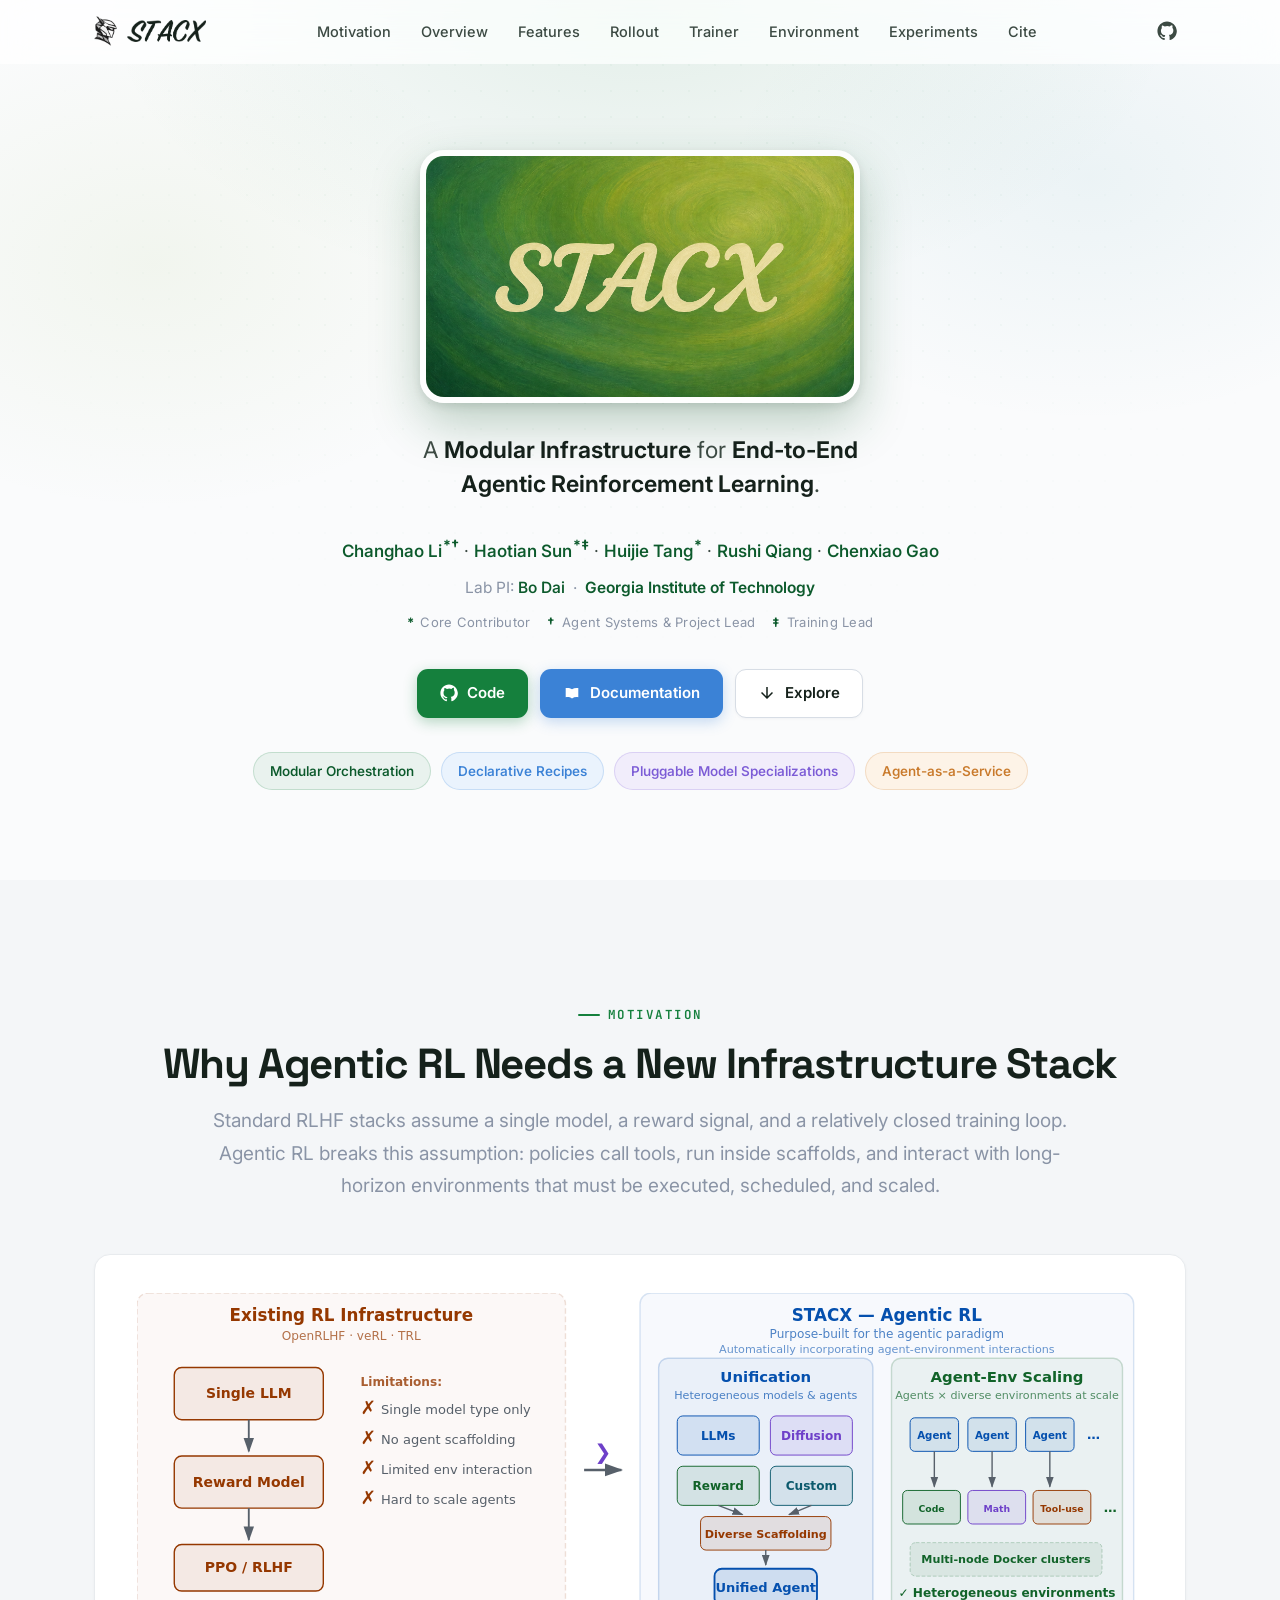
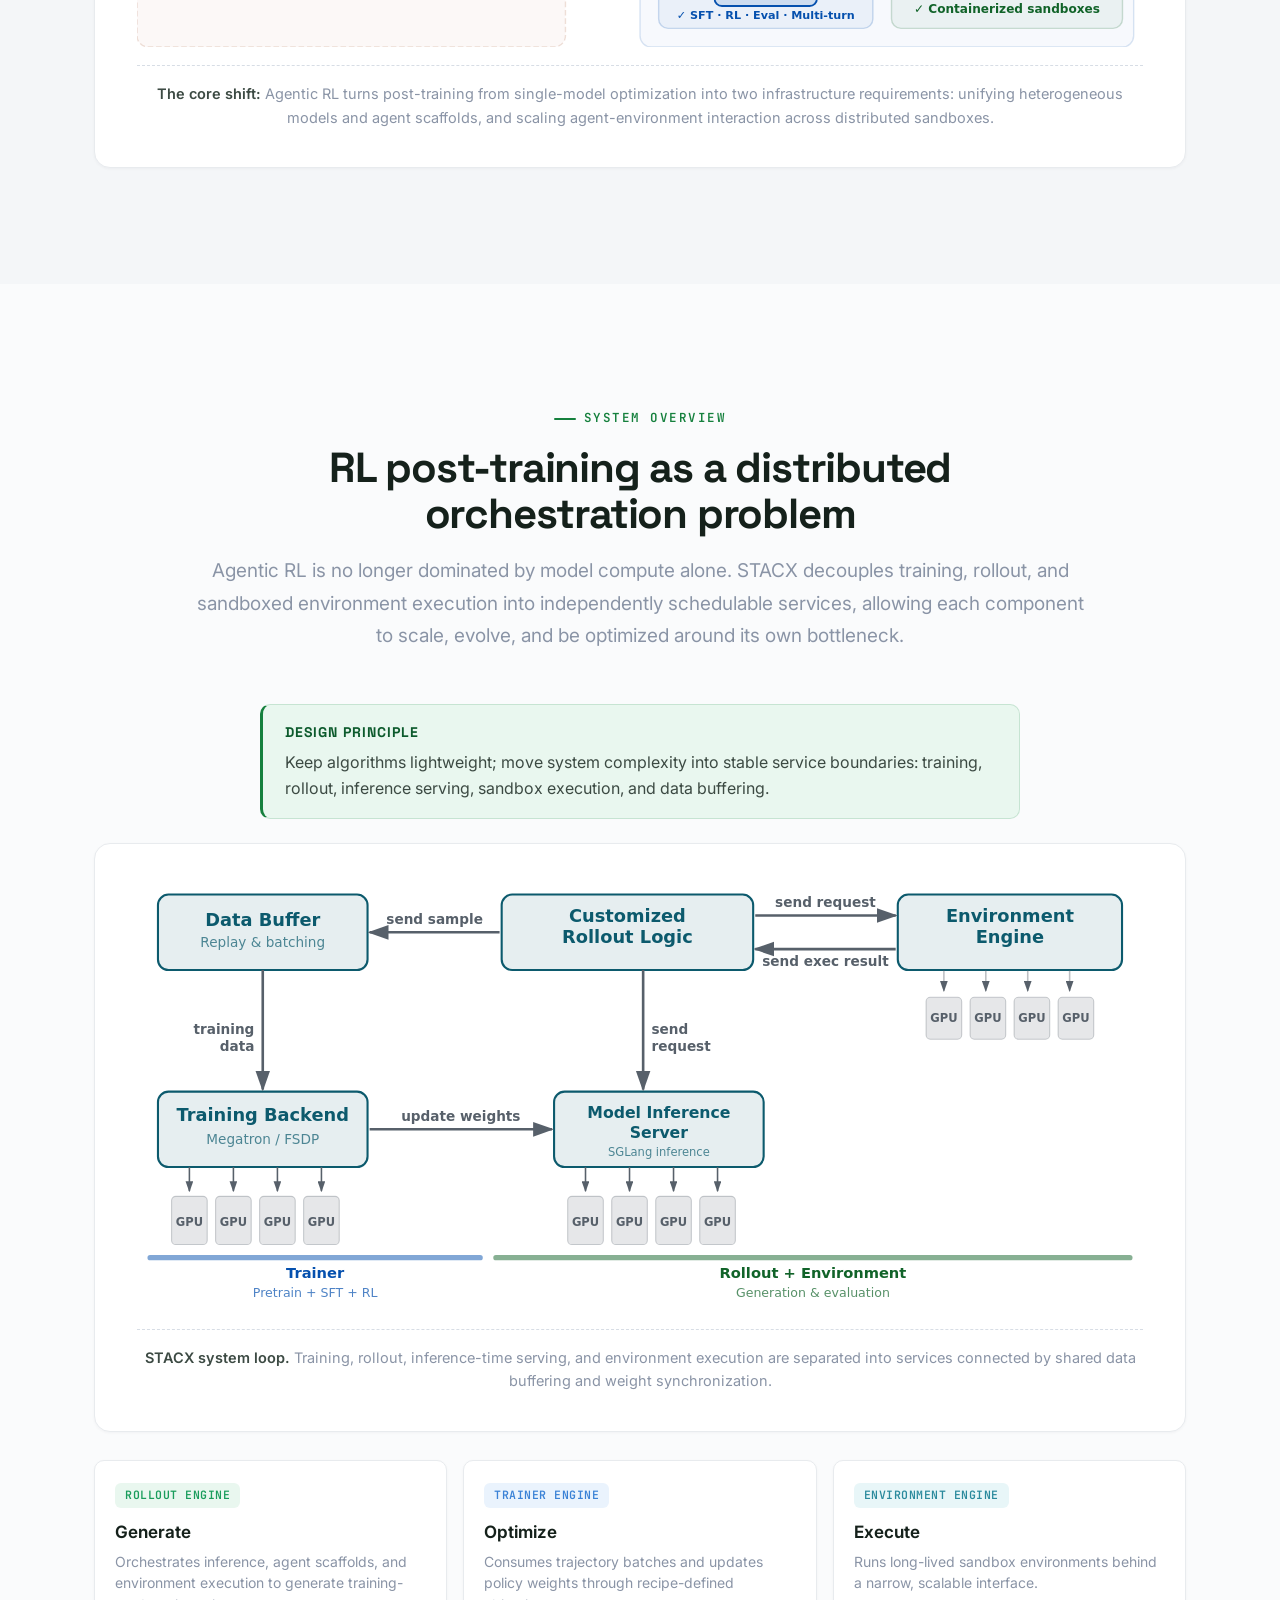
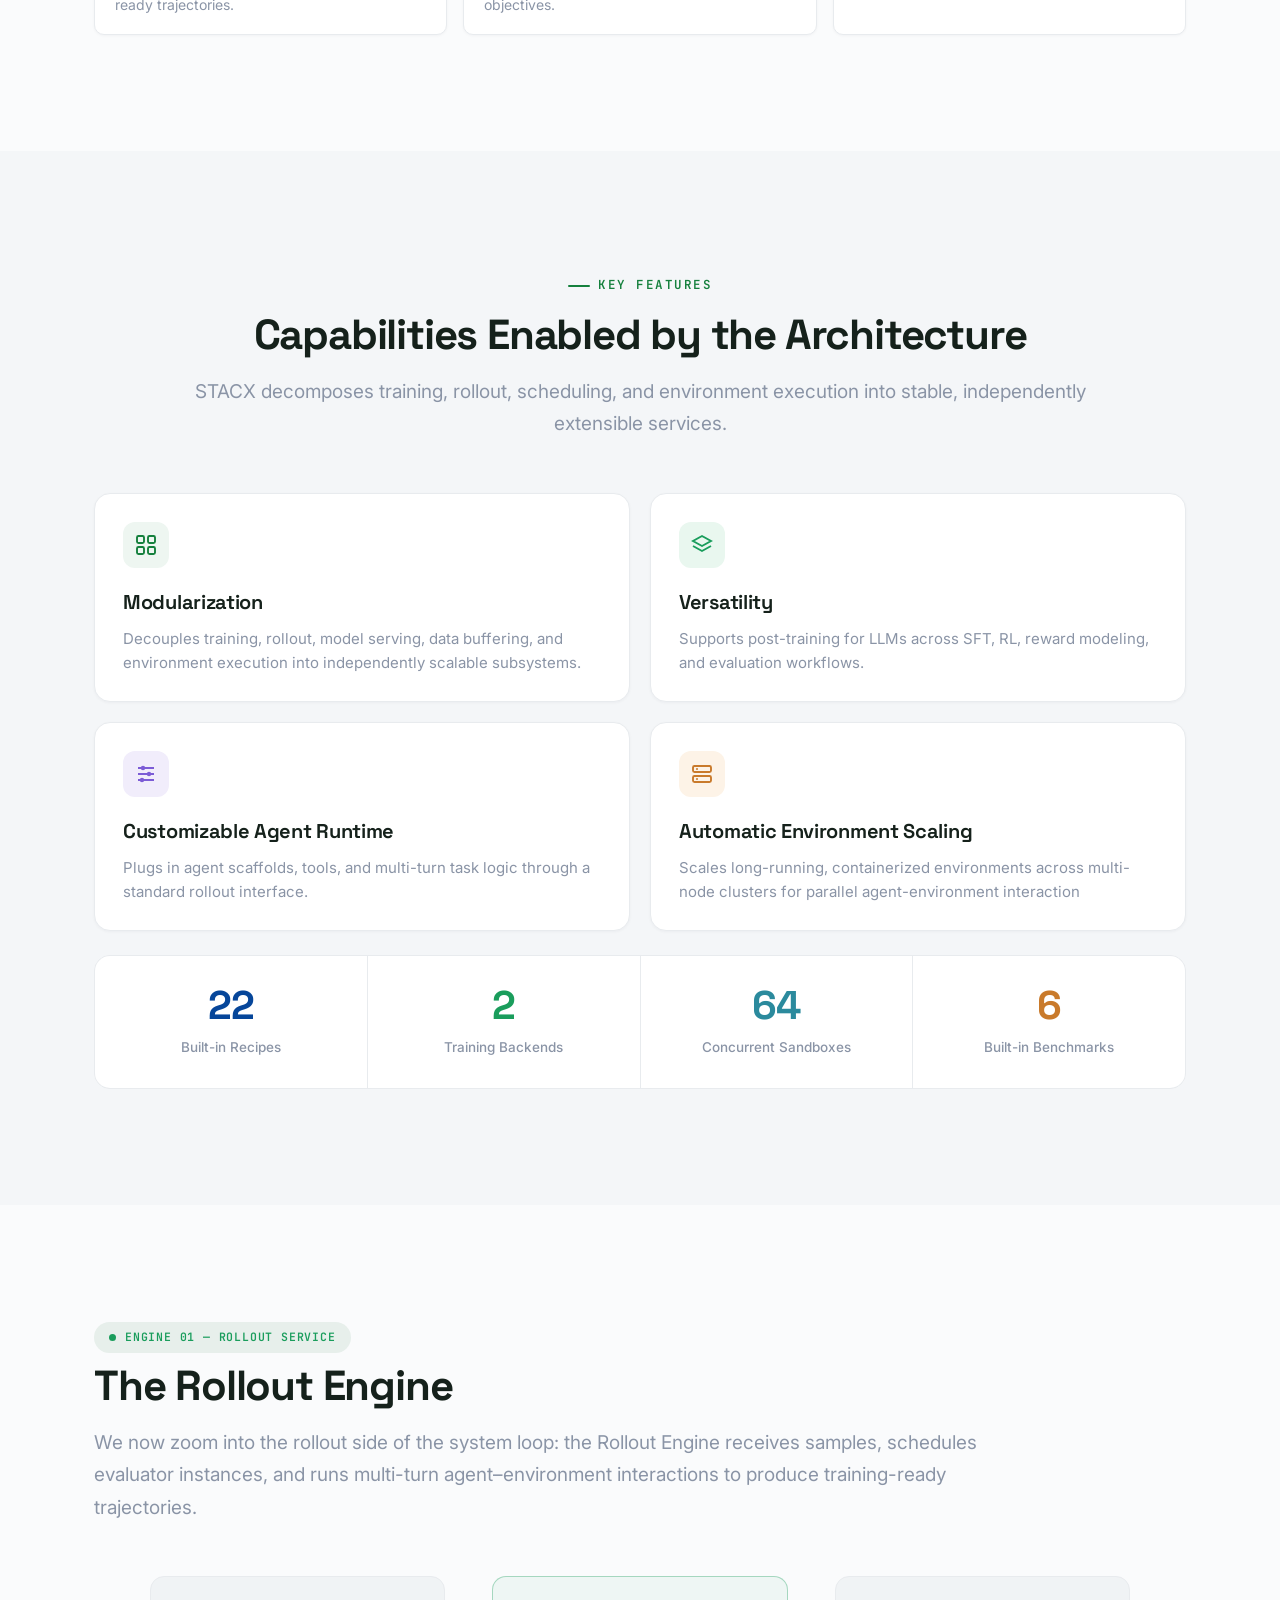
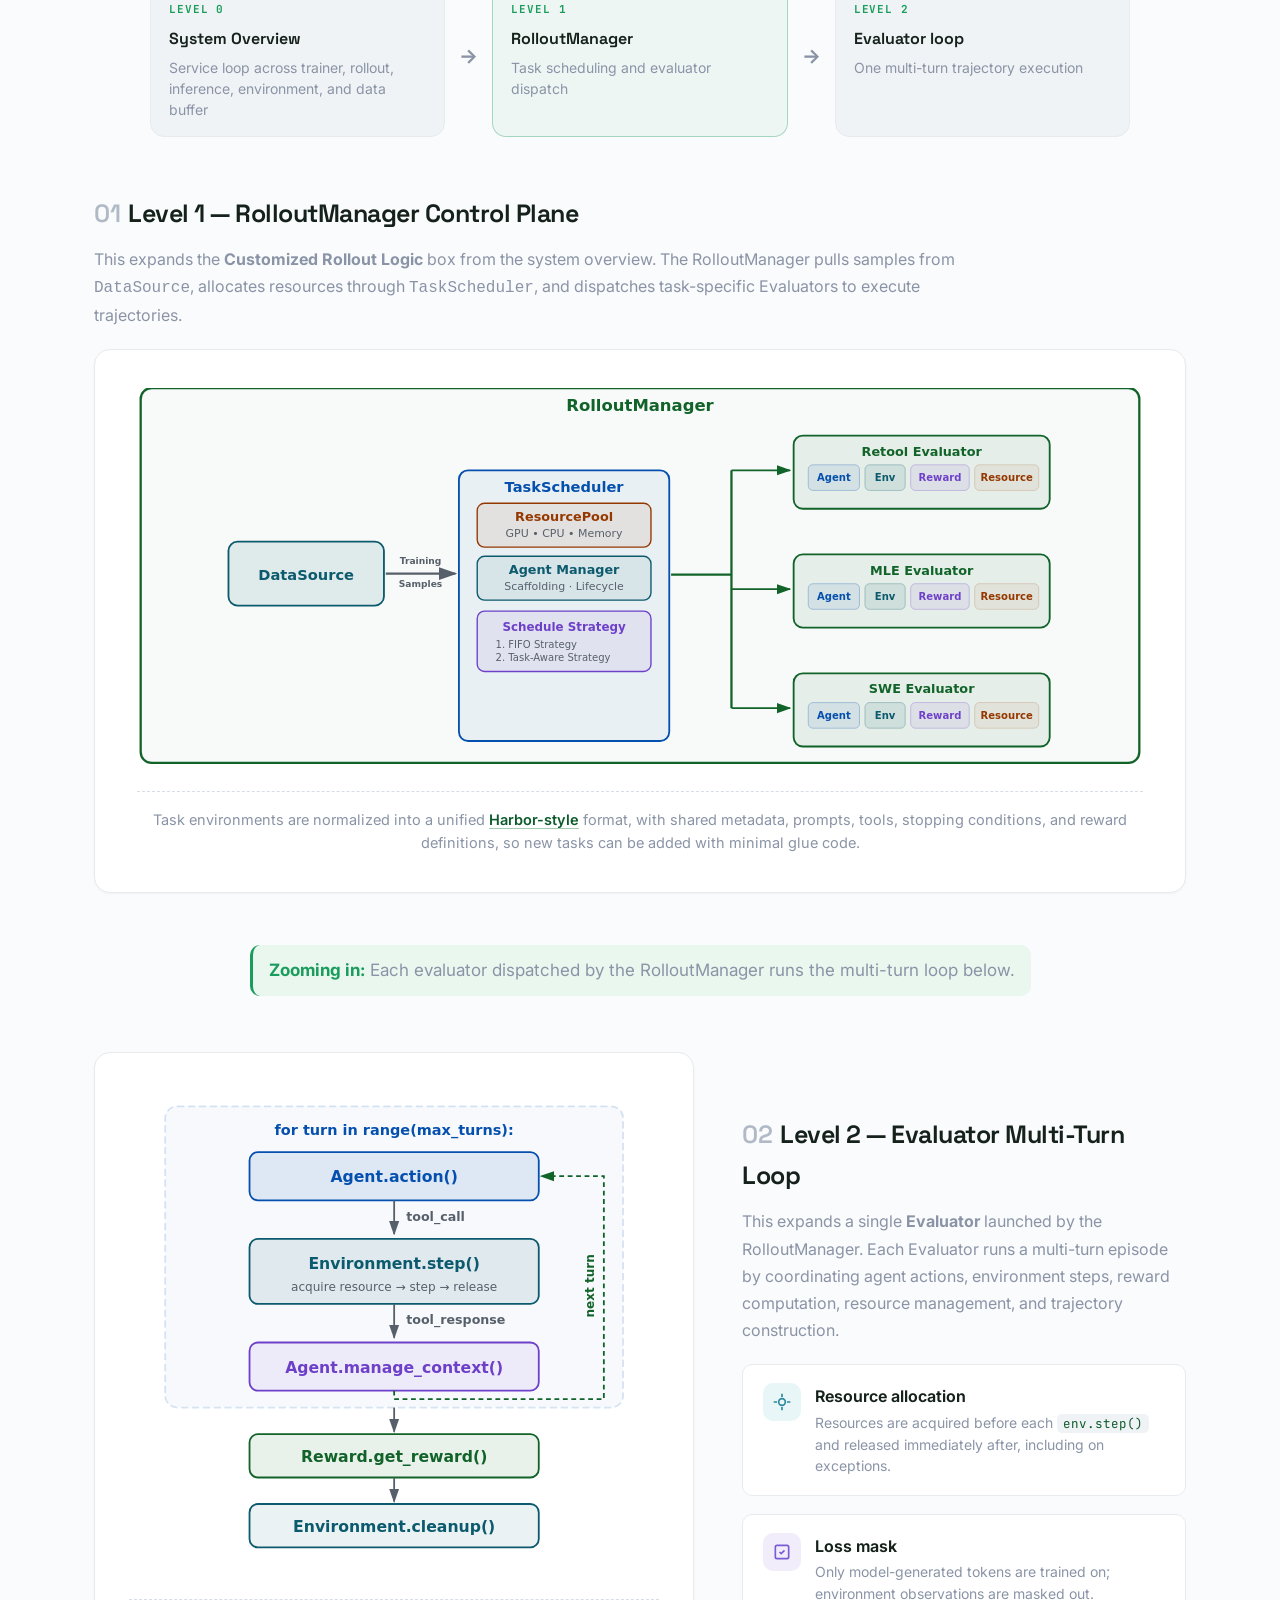
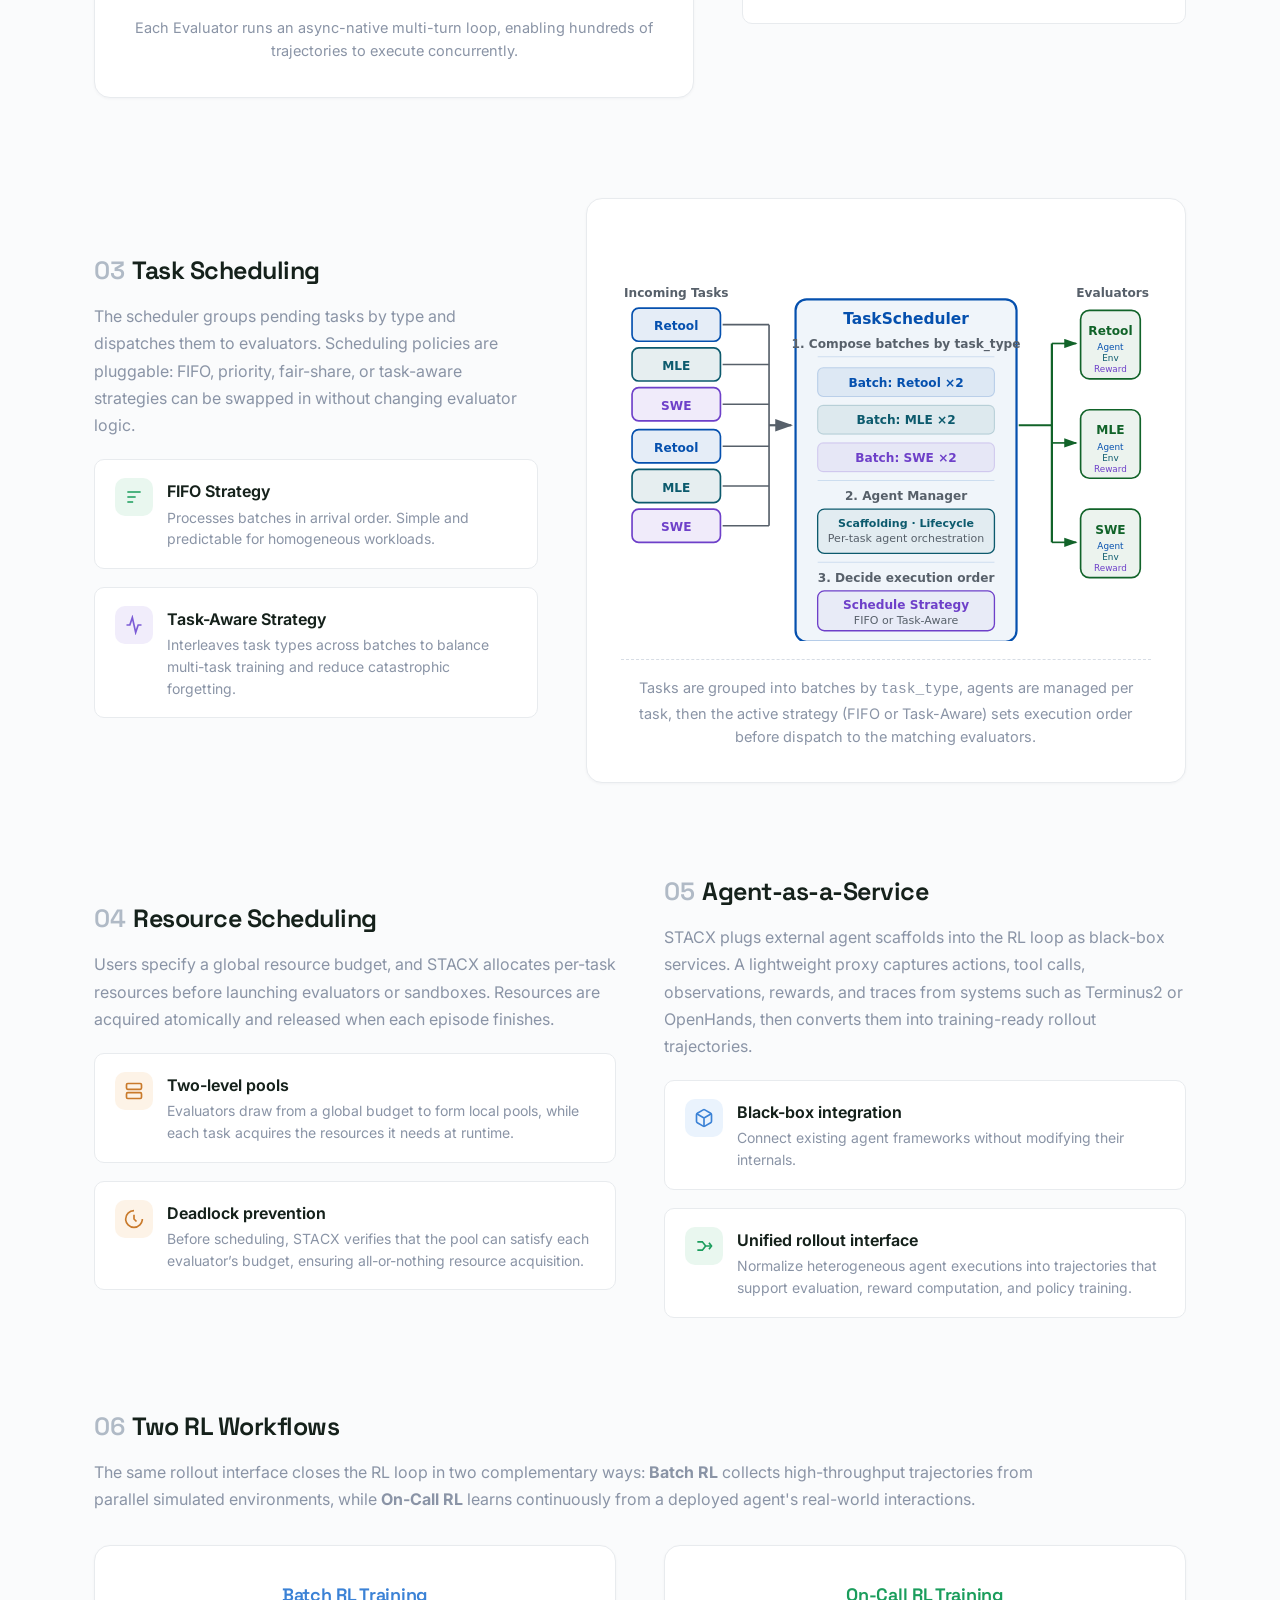
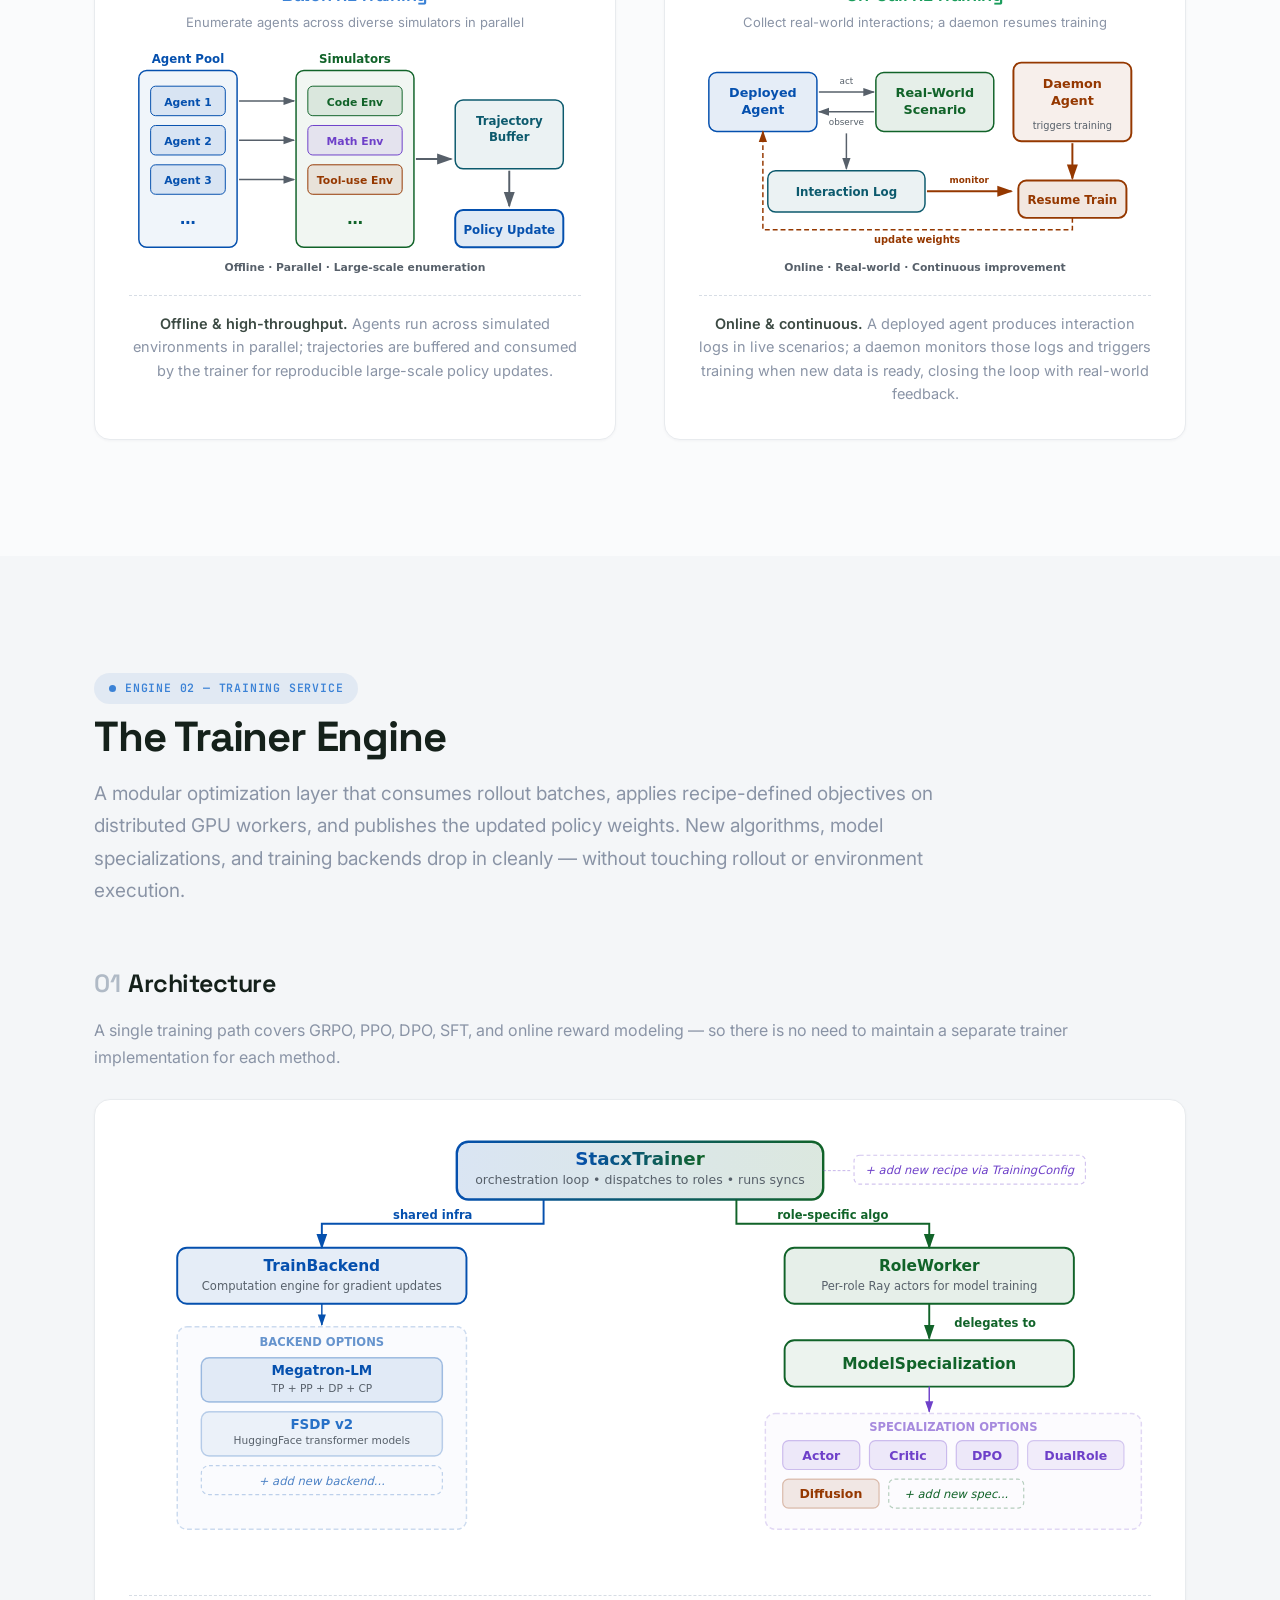
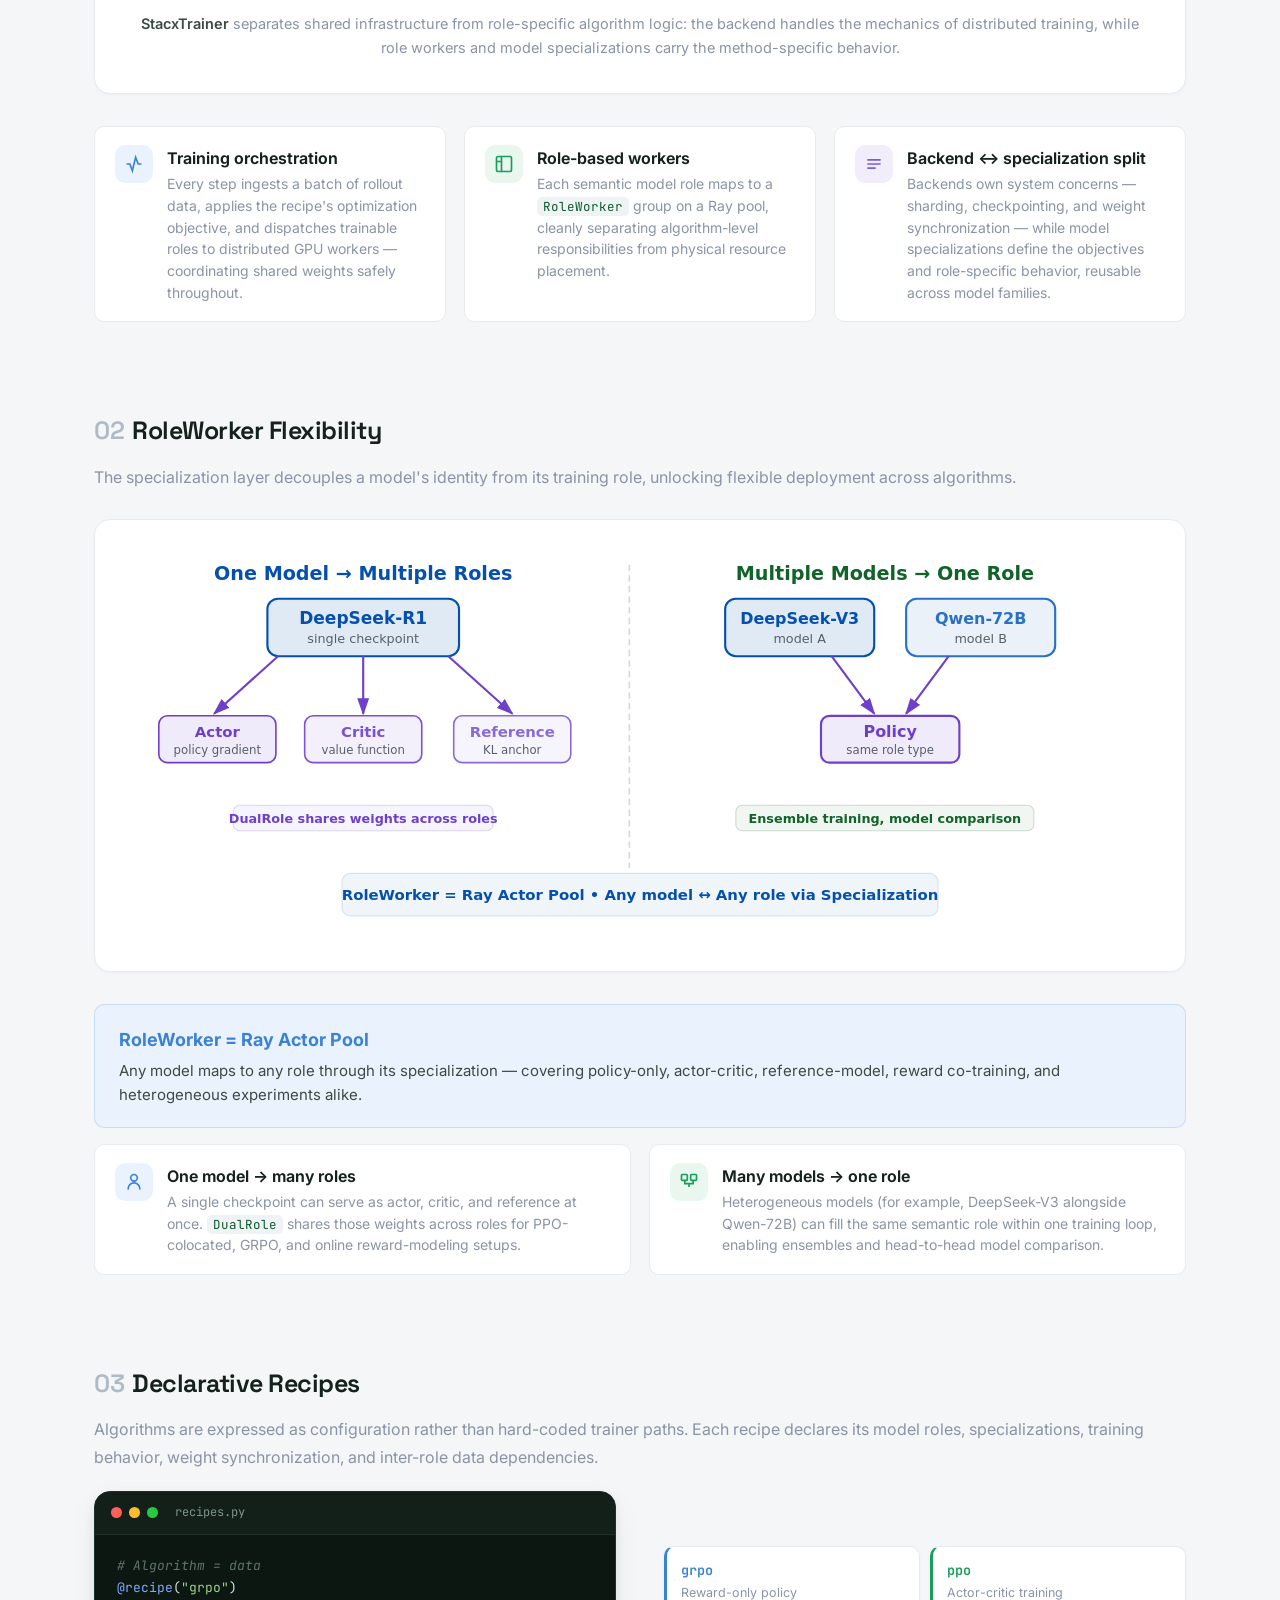
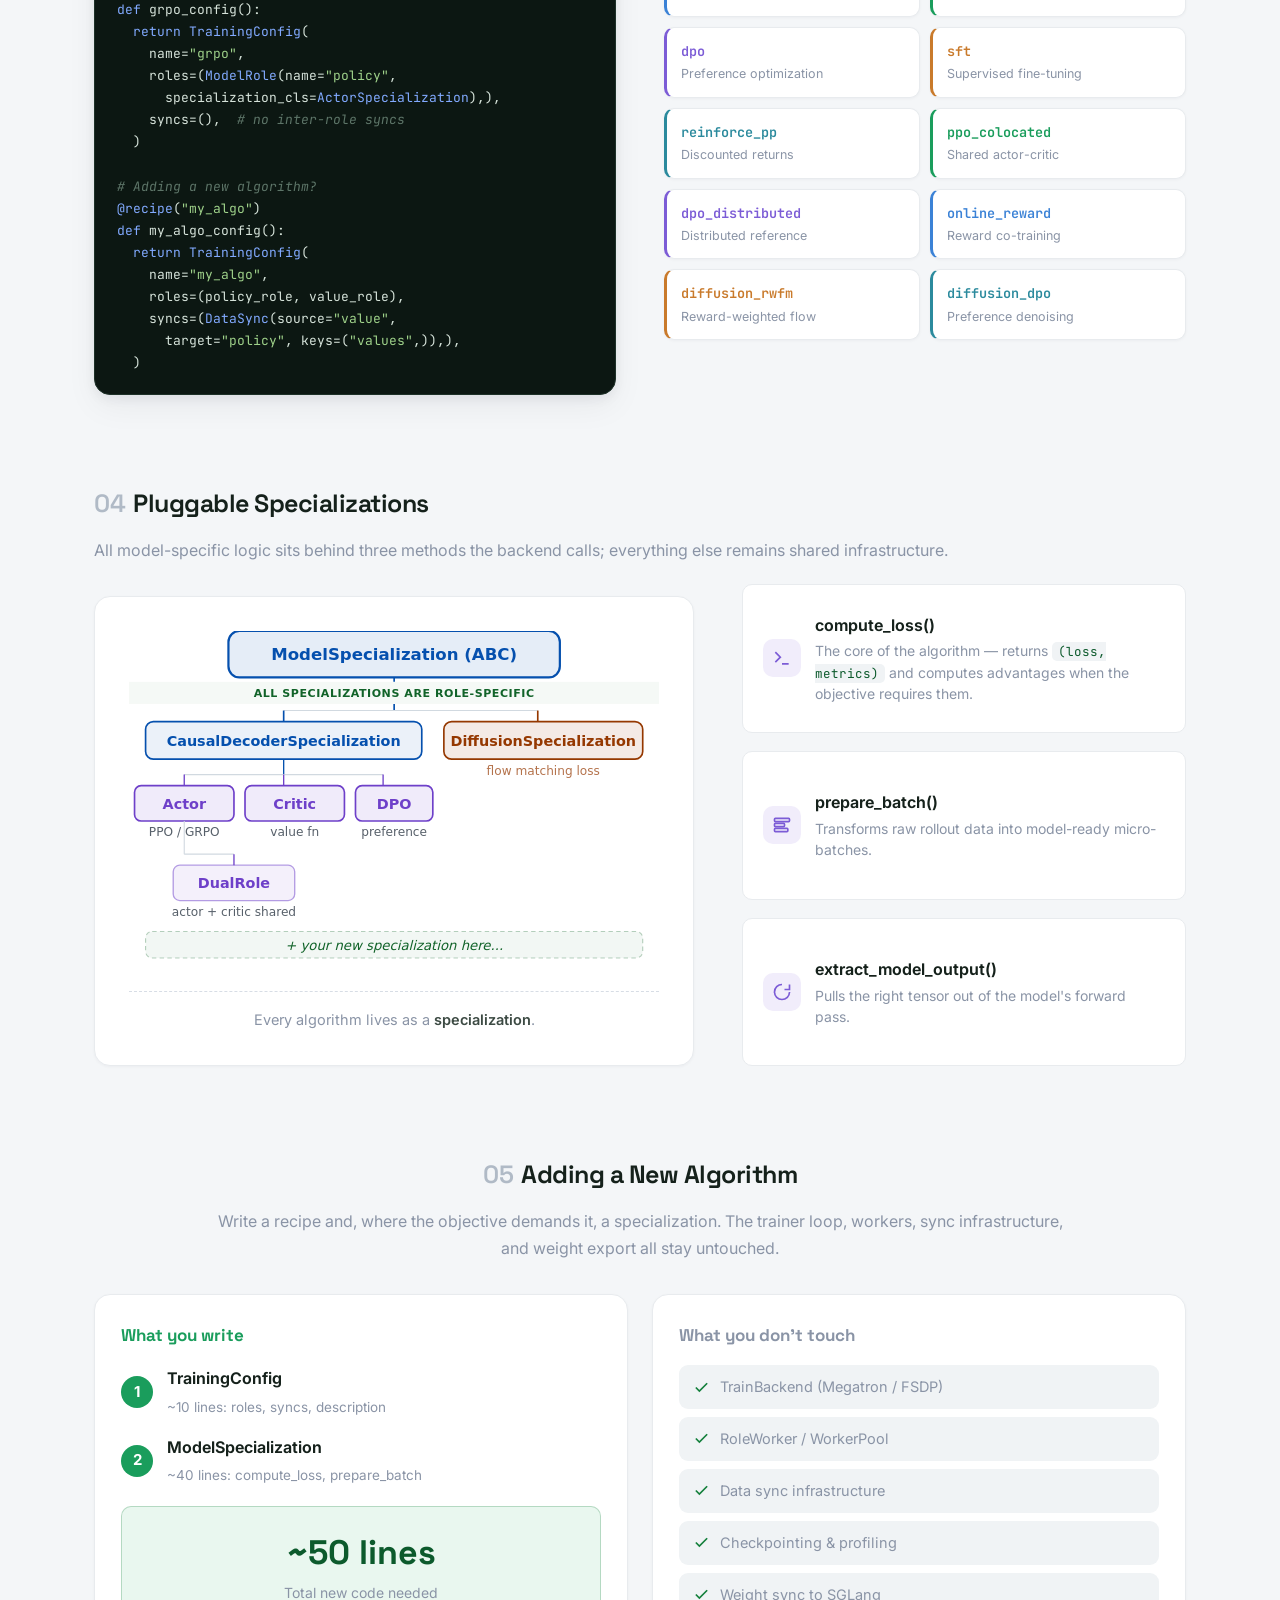
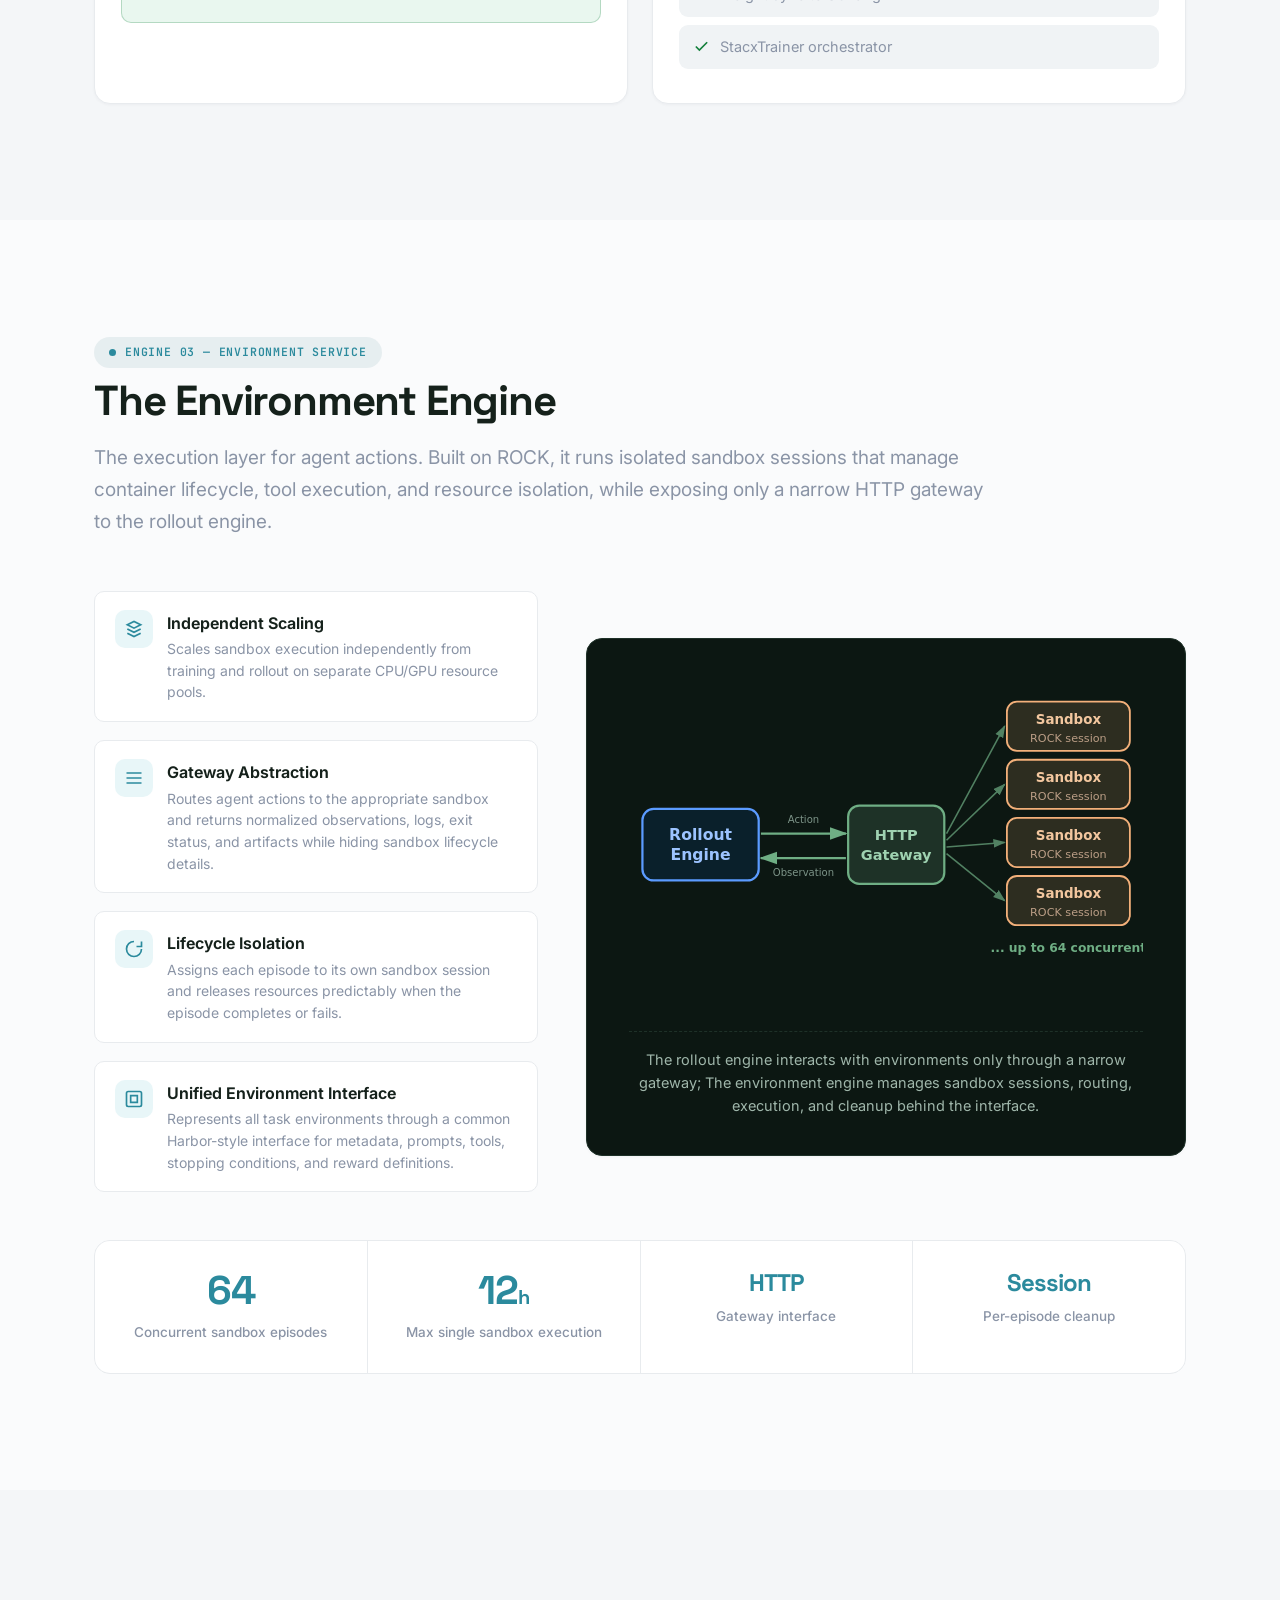
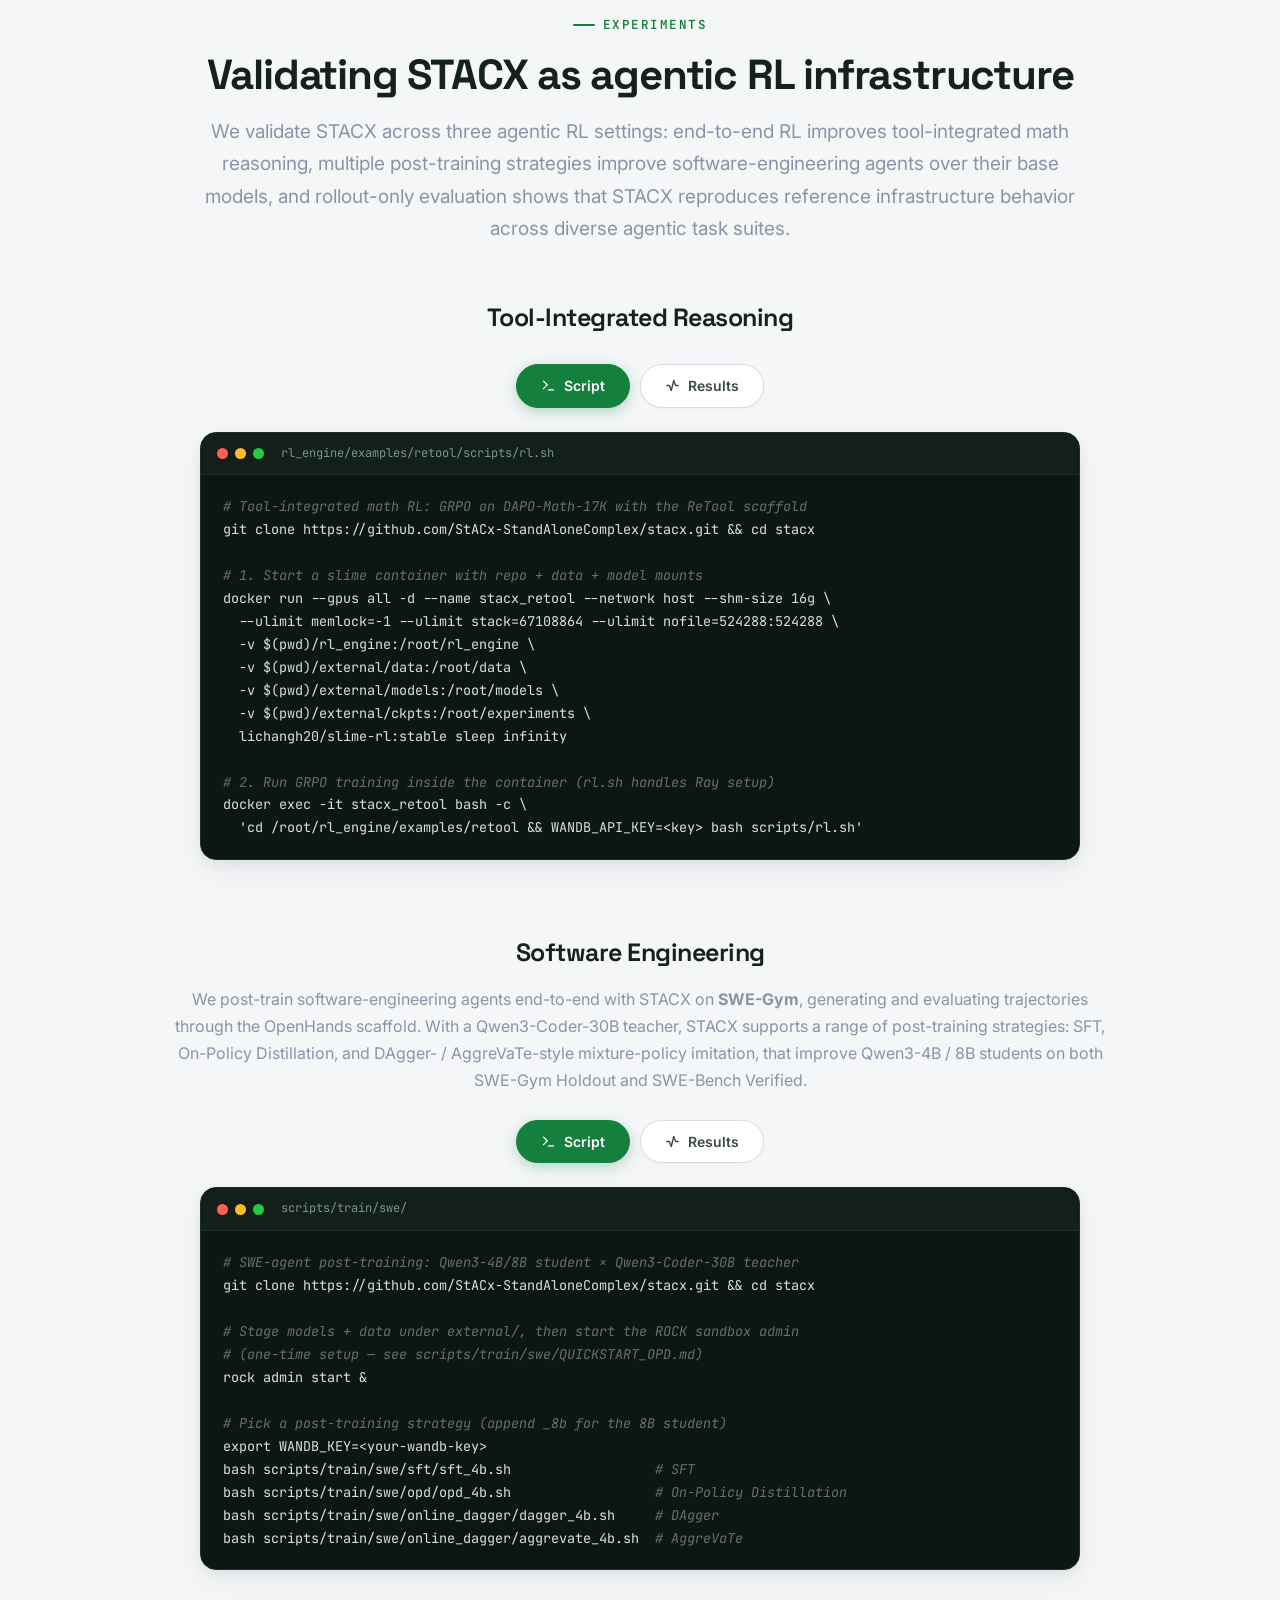
==== commit d5e75ad2: "web: adopt STACX logo lockup in nav, dedupe hero, align intro copy" ====
--- a/web/index.html
+++ b/web/index.html
@@ -5,9 +5,9 @@
 <meta name="viewport" content="width=device-width, initial-scale=1.0">
 <script>document.documentElement.classList.add('js');</script>
 <title>STACX — Modular Infrastructure for End-to-End Agentic RL</title>
-<meta name="description" content="STACX (STandAloneCompleX) is a modular infrastructure for end-to-end agentic reinforcement learning over LLMs, decoupling Trainer, Rollout, and Environment engines.">
+<meta name="description" content="STACX (STand Alone CompleX) is a modular framework for agentic training, evaluation, and reinforcement learning, decoupling Trainer, Rollout, and Environment engines.">
 <meta property="og:title" content="STACX — STandAloneCompleX">
-<meta property="og:description" content="A modular infrastructure for end-to-end agentic reinforcement learning over LLMs and agentic tasks.">
+<meta property="og:description" content="STand Alone CompleX — a modular framework for agentic training, evaluation, and reinforcement learning.">
 <meta property="og:type" content="website">
 <meta property="og:image" content="static/images/stacx-logo.png">
 <link rel="icon" type="image/png" href="static/images/stacx-logo.png">
@@ -22,8 +22,8 @@
 <nav class="nav" id="nav">
   <div class="nav__inner">
     <a class="brand" href="#home" aria-label="STACX home">
-      <span class="brand__mark" aria-hidden="true"></span>
-      <span>STACX</span>
+      <img class="brand__mark" src="static/images/stacx-icon.png" alt="" aria-hidden="true">
+      <img class="brand__word" src="static/images/stacx-wordmark.png" alt="STACX">
     </a>
     <div class="nav__links" id="navLinks">
       <a href="#motivation">Motivation</a>
@@ -35,9 +35,8 @@
       <a href="#experiments">Experiments</a>
       <a href="#citation">Cite</a>
     </div>
-    <a class="nav__cta" href="https://github.com/StACx-StandAloneComplex/stacx/tree/main" target="_blank" rel="noopener">
+    <a class="nav__gh" href="https://github.com/StACx-StandAloneComplex/stacx/tree/main" target="_blank" rel="noopener" aria-label="STACX on GitHub">
       <svg viewBox="0 0 24 24" aria-hidden="true"><path d="M12 .5C5.7.5.5 5.7.5 12c0 5.1 3.3 9.4 7.9 10.9.6.1.8-.2.8-.5v-2c-3.2.7-3.9-1.4-3.9-1.4-.5-1.3-1.3-1.7-1.3-1.7-1.1-.7.1-.7.1-.7 1.2.1 1.8 1.2 1.8 1.2 1 1.8 2.7 1.3 3.4 1 .1-.8.4-1.3.7-1.6-2.6-.3-5.3-1.3-5.3-5.7 0-1.3.5-2.3 1.2-3.1-.1-.3-.5-1.5.1-3.1 0 0 1-.3 3.3 1.2a11.5 11.5 0 0 1 6 0C17.3 4.6 18.3 5 18.3 5c.6 1.6.2 2.8.1 3.1.8.8 1.2 1.8 1.2 3.1 0 4.4-2.7 5.4-5.3 5.7.4.4.8 1.1.8 2.2v3.3c0 .3.2.6.8.5 4.6-1.5 7.9-5.8 7.9-10.9C23.5 5.7 18.3.5 12 .5z"/></svg>
-      <span class="long">Code</span>
     </a>
     <button class="nav__toggle" id="navToggle" aria-label="Toggle menu">
       <svg viewBox="0 0 24 24" fill="none" stroke="currentColor" stroke-width="2"><path d="M3 6h18M3 12h18M3 18h18" stroke-linecap="round"/></svg>
@@ -50,11 +49,10 @@
   <div class="hero__bg" aria-hidden="true"></div>
   <div class="wrap">
     <img class="hero__logo reveal" src="static/images/stacx-logo.png" alt="STACX logo">
-    <h1 class="reveal d1"><span class="accent">STACX</span></h1>
-    <span class="hero__full reveal d1">STandAloneCompleX</span>
+    <h1 class="sr-only">STACX — STandAloneCompleX</h1>
     <p class="hero__tagline reveal d2">
-      A <b>modular infrastructure</b> for end-to-end agentic reinforcement learning over
-      <b>LLMs</b> and <b>agentic tasks</b>.
+      A <b>Modular Infrastructure</b> for <b>End-to-End</b><br>
+      <b>Agentic Reinforcement Learning</b>.
     </p>
 
     <div class="authors reveal d2">
@@ -67,7 +65,7 @@
         <span class="pi">Lab PI:</span> <a href="https://bo-dai.github.io/" target="_blank" rel="noopener">Bo Dai</a>
         &nbsp;&middot;&nbsp; <span class="gt">Georgia Institute of Technology</span>
       </div>
-      <div class="author-roles"><span class="lead-key">*</span> Core Contributor &nbsp;&nbsp; <span class="lead-key">&dagger;</span> Agent Lead &amp; Project Lead &nbsp;&nbsp; <span class="lead-key">&Dagger;</span> Training Lead</div>
+      <div class="author-roles"><span class="lead-key">*</span> Core Contributor &nbsp;&nbsp; <span class="lead-key">&dagger;</span> Agent Systems &amp; Project Lead &nbsp;&nbsp; <span class="lead-key">&Dagger;</span> Training Lead</div>
     </div>
 
     <div class="btn-row reveal d3">
--- a/web/static/css/style.css
+++ b/web/static/css/style.css
@@ -91,6 +91,13 @@
 
 .divider { height: 1px; background: linear-gradient(90deg, transparent, var(--border-strong), transparent); border: 0; }
 
+/* keeps the page's only <h1> available to screen readers and crawlers
+   while the hero shows the logo lockup instead of repeating the wordmark */
+.sr-only {
+  position: absolute; width: 1px; height: 1px; padding: 0; margin: -1px;
+  overflow: hidden; clip: rect(0 0 0 0); clip-path: inset(50%); white-space: nowrap; border: 0;
+}
+
 /* ── Section heading kit ────────────────────────────────────────── */
 .eyebrow {
   display: inline-flex; align-items: center; gap: 8px;
@@ -165,21 +172,10 @@
 .nav__inner { width: 100%; max-width: var(--maxw); margin: 0 auto; padding: 0 24px;
   display: flex; align-items: center; justify-content: space-between; gap: 20px; }
 
-.brand { display: flex; align-items: center; gap: 10px; font-family: var(--font-display); font-weight: 700; font-size: 19px; letter-spacing: -0.5px; }
-.brand__mark {
-  width: 30px; height: 30px; border-radius: 8px; flex-shrink: 0;
-  background: conic-gradient(from 210deg at 50% 50%, #2f8f3f, #7faa3a, #2f8f3f, #1c7a45, #2f8f3f);
-  box-shadow: inset 0 0 0 1px rgba(255,255,255,0.25), 0 2px 6px rgba(21,128,61,0.3);
-  position: relative;
-}
-.brand__mark::after {
-  content: "S"; position: absolute; inset: 0; display: grid; place-items: center;
-  font-family: var(--font-display); font-weight: 700; font-size: 16px; color: #f5f1d8;
-  font-style: italic;
-  /* compensate for inherited negative letter-spacing and the oblique slant leaning the glyph right */
-  letter-spacing: 0; transform: translateX(-1px);
-}
-.brand span { color: var(--text); }
+.brand { display: flex; align-items: center; gap: 10px; }
+/* height-only sizing keeps both marks proportional at any viewport */
+.brand__mark { height: 30px; width: auto; flex-shrink: 0; }
+.brand__word { height: 22px; width: auto; flex-shrink: 0; }
 
 .nav__links { display: flex; align-items: center; gap: 4px; }
 .nav__links a {
@@ -190,15 +186,15 @@
 .nav__links a:hover { color: var(--brand); background: var(--brand-tint); }
 .nav__links a.active { color: var(--brand); }
 
-.nav__cta {
-  display: inline-flex; align-items: center; gap: 7px;
-  font-size: 14px; font-weight: 600; color: #fff;
-  background: var(--brand); padding: 8px 16px; border-radius: 9px;
-  box-shadow: 0 2px 8px rgba(21, 128, 61, 0.28);
-  transition: transform 0.15s, box-shadow 0.2s, background 0.2s;
-}
-.nav__cta:hover { background: var(--brand-deep); transform: translateY(-1px); box-shadow: 0 6px 16px rgba(21, 128, 61, 0.34); }
-.nav__cta svg { width: 16px; height: 16px; fill: currentColor; }
+/* icon-only GitHub entry — the hero already carries the labelled "Code" button,
+   so this stays quiet and just keeps the repo reachable from the fixed nav */
+.nav__gh {
+  display: inline-flex; align-items: center; justify-content: center;
+  width: 38px; height: 38px; border-radius: 9px; flex-shrink: 0;
+  color: var(--text-mid); transition: color 0.2s, background 0.2s;
+}
+.nav__gh:hover { color: var(--brand); background: var(--brand-tint); }
+.nav__gh svg { width: 20px; height: 20px; fill: currentColor; }
 
 .nav__toggle { display: none; background: none; border: 0; cursor: pointer; width: 40px; height: 40px; border-radius: 8px; color: var(--text); }
 .nav__toggle svg { width: 24px; height: 24px; margin: 0 auto; }
@@ -232,25 +228,16 @@
   border: 6px solid rgba(255,255,255,0.85);
 }
 
-.hero h1 {
-  font-family: var(--font-display);
-  font-size: clamp(34px, 5.4vw, 60px); font-weight: 700; letter-spacing: -2px; line-height: 1.04;
-  color: var(--text);
-}
-.hero h1 .accent {
-  background: linear-gradient(115deg, var(--brand) 10%, #0c7d6d 55%, var(--blue) 100%);
-  -webkit-background-clip: text; background-clip: text; -webkit-text-fill-color: transparent;
-}
-.hero__full {
-  display: inline-block; margin-top: 4px;
-  font-family: var(--font-mono); font-size: clamp(13px, 1.6vw, 15px); font-weight: 500;
-  letter-spacing: 2px; text-transform: uppercase; color: var(--text-faint);
-}
 .hero__tagline {
   font-size: clamp(18px, 2.4vw, 23px); color: var(--text-mid); font-weight: 400;
   max-width: 740px; margin: 22px auto 0; line-height: 1.5;
+  text-wrap: pretty; /* avoids a single-word last line where supported */
 }
 .hero__tagline b { color: var(--text); font-weight: 650; }
+/* mirror the README title's break: "...for End-to-End" / "Agentic Reinforcement Learning".
+   Suppressed on narrow screens so the sentence reflows naturally instead of breaking twice. */
+.hero__tagline br { display: none; }
+@media (min-width: 640px) { .hero__tagline br { display: inline; } }
 
 .authors { margin-top: 30px; font-size: 17px; color: var(--text-mid); line-height: 1.9; }
 .authors a { color: var(--brand-deep); font-weight: 550; border-bottom: 1px solid transparent; transition: border-color 0.2s; }
@@ -714,7 +701,6 @@
   }
   .nav__links.open a { padding: 12px 16px; }
   .nav__toggle { display: grid; place-items: center; }
-  .nav__cta span.long { display: none; }
 }
 @media (max-width: 560px) {
   body { font-size: 16px; }
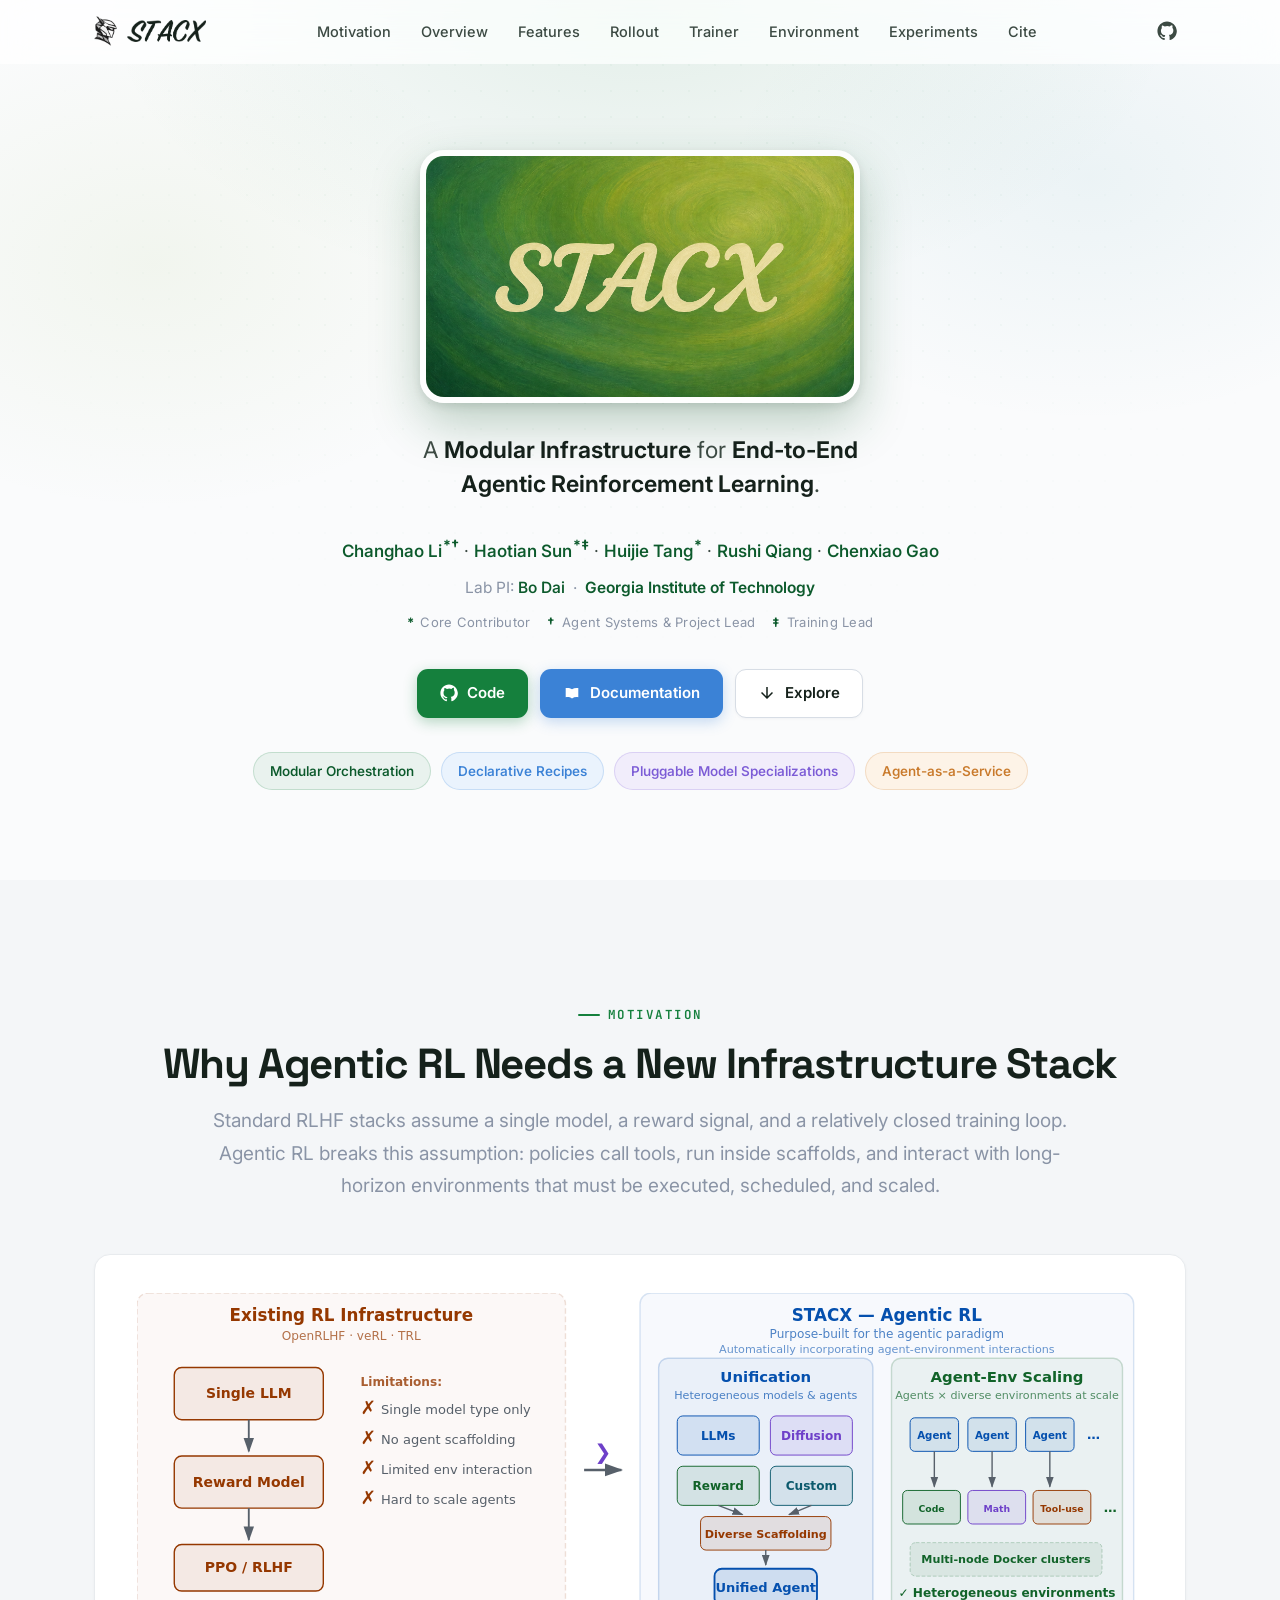
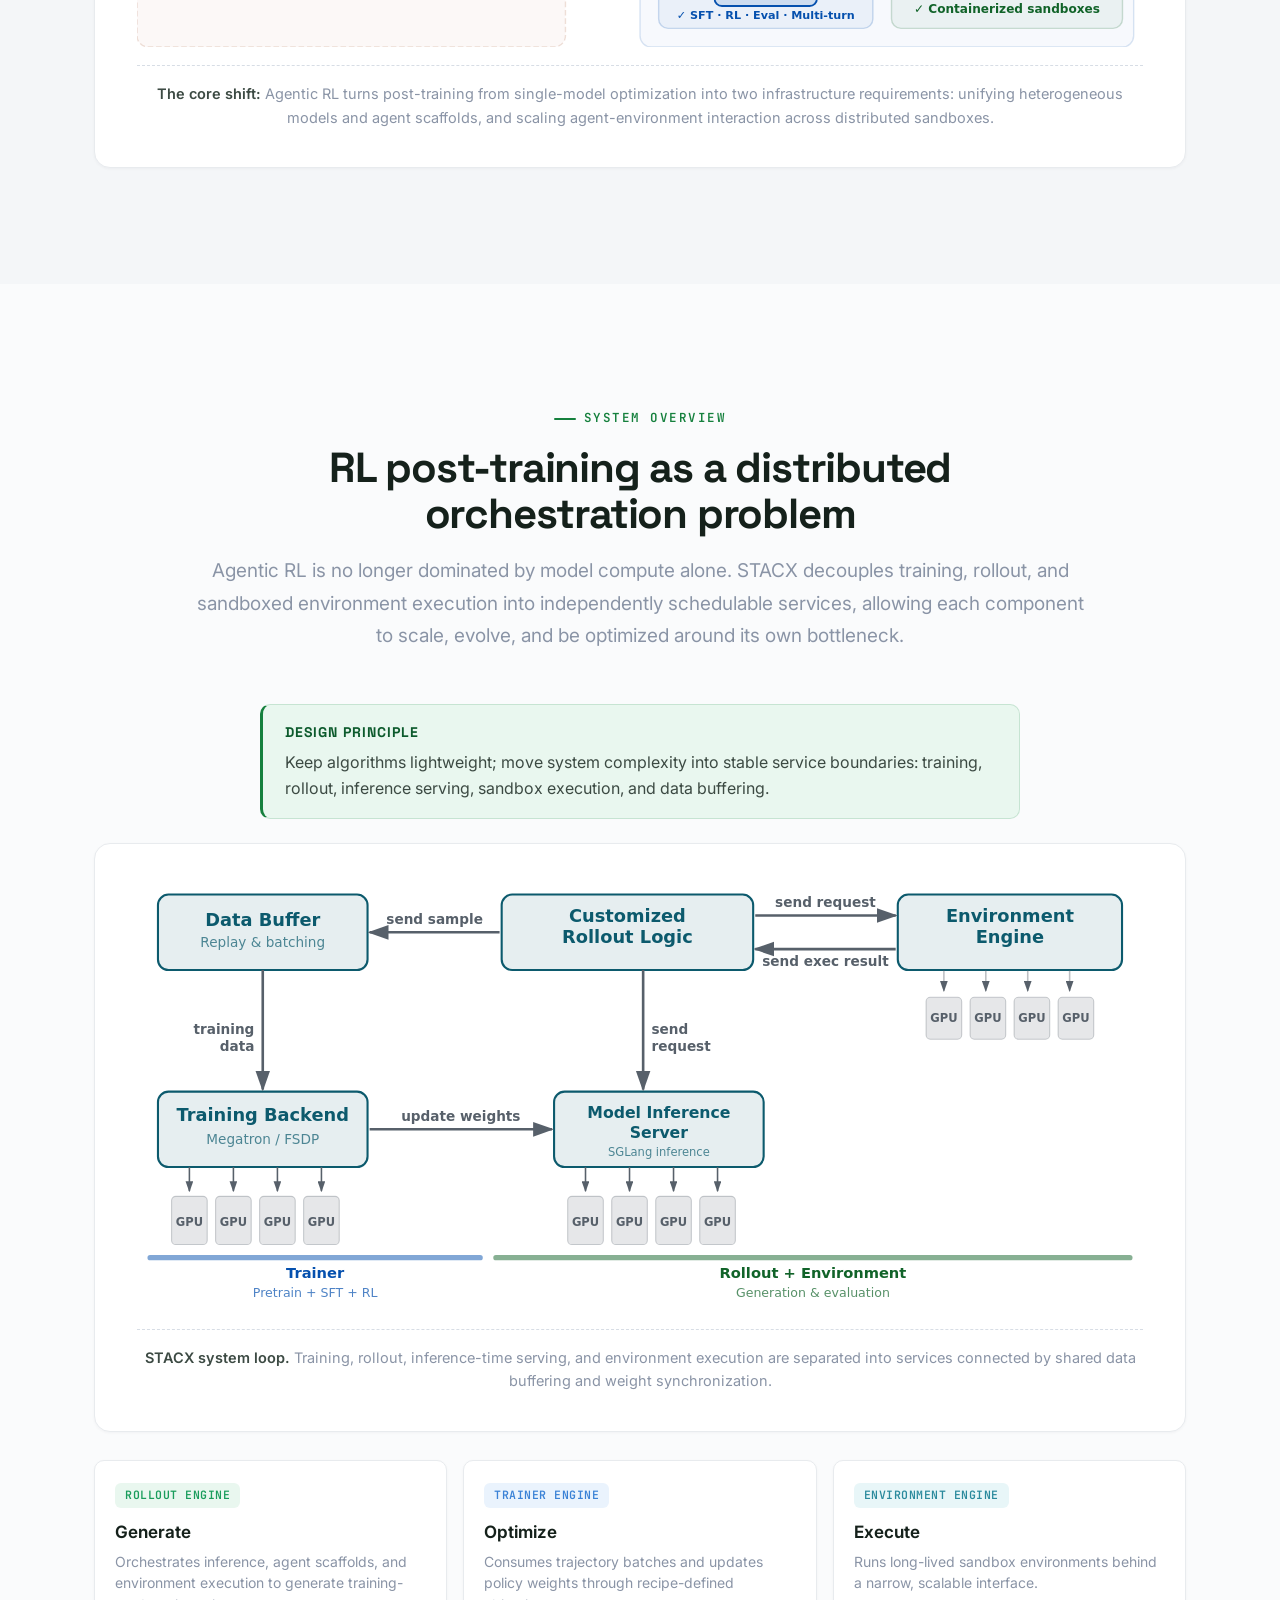
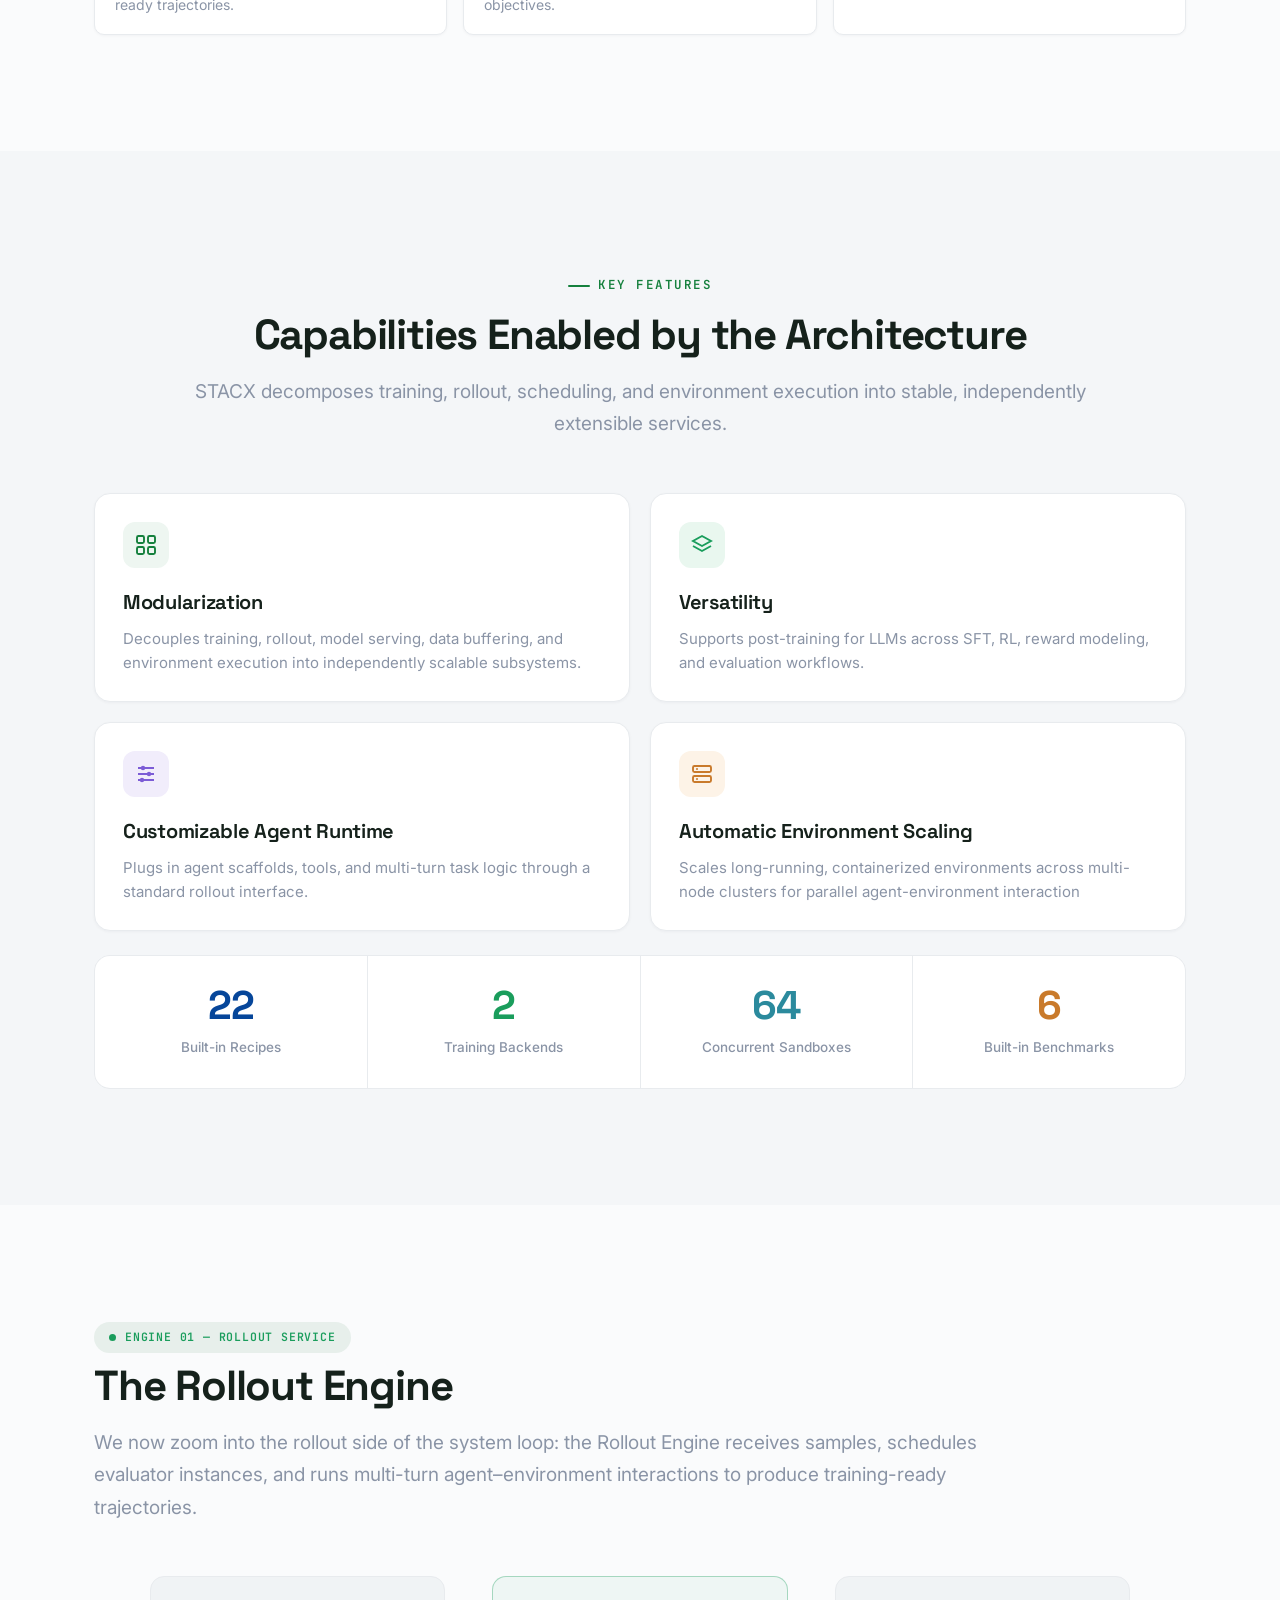
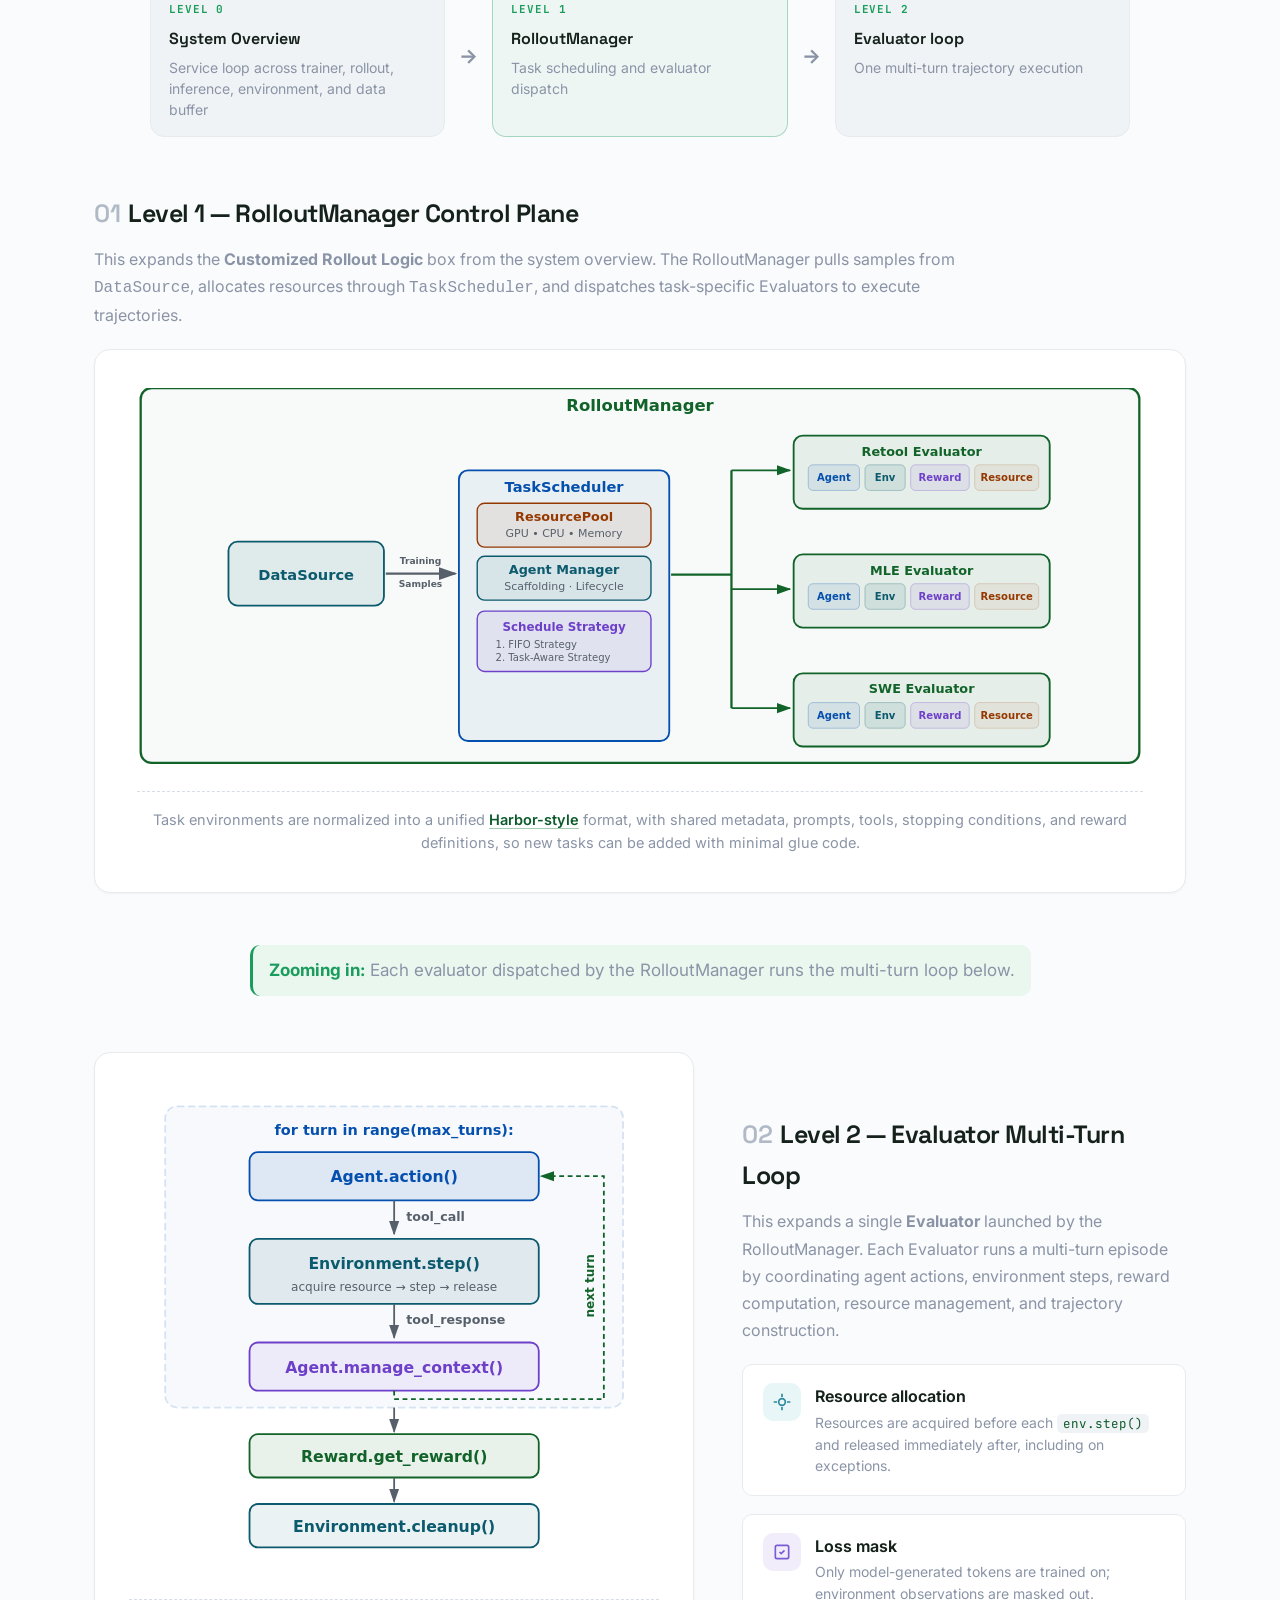
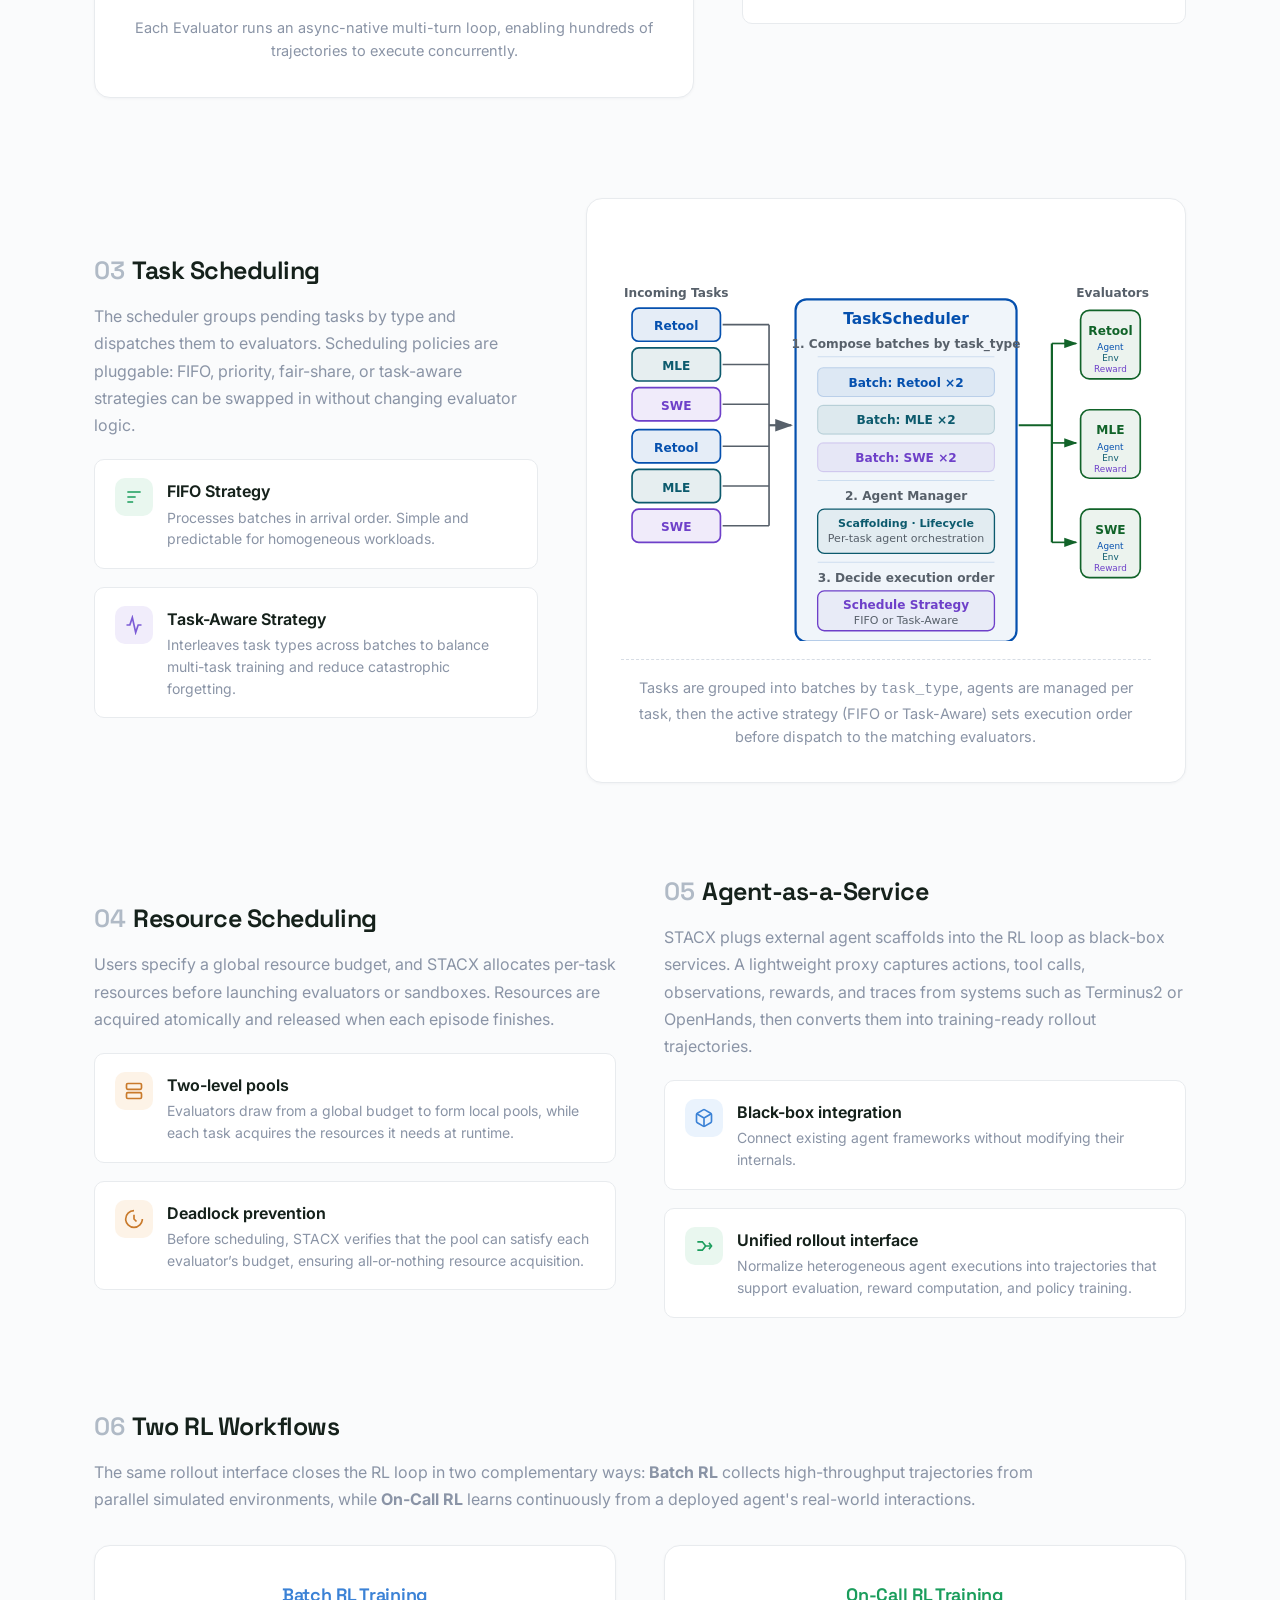
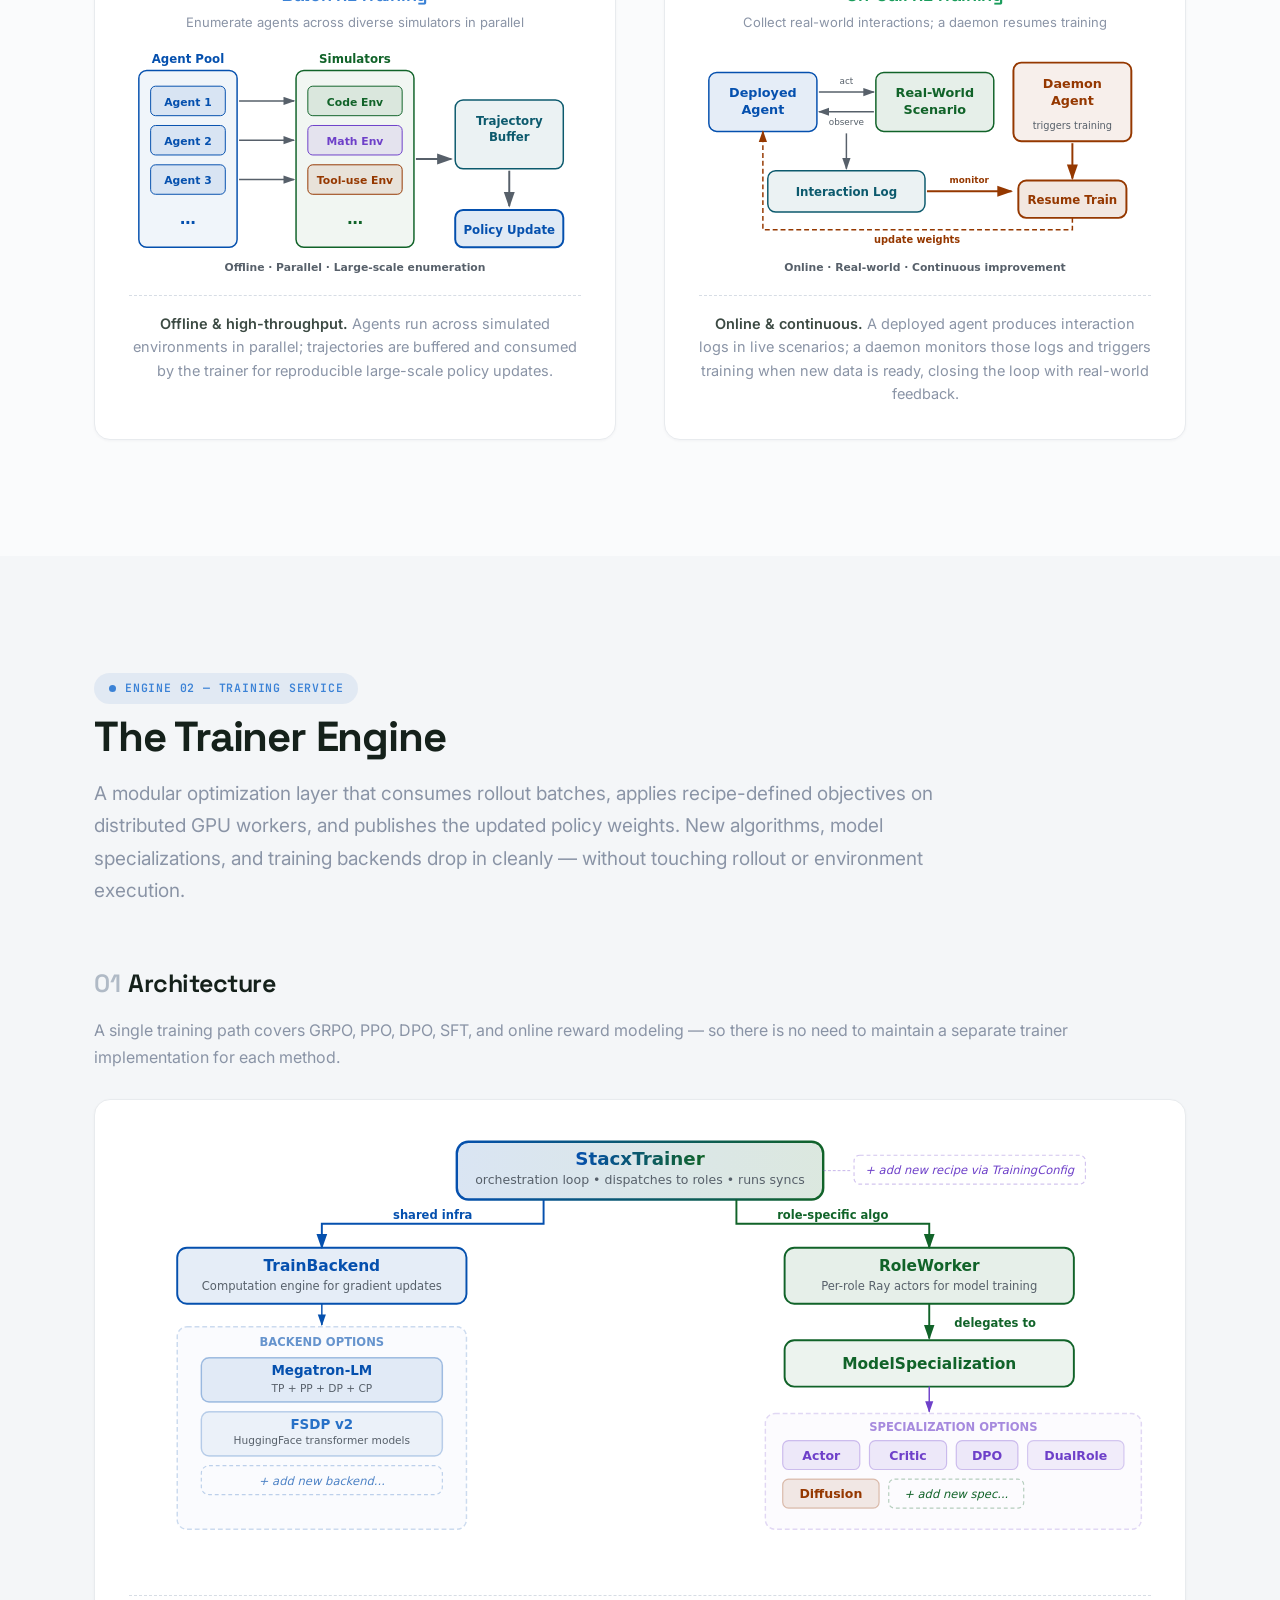
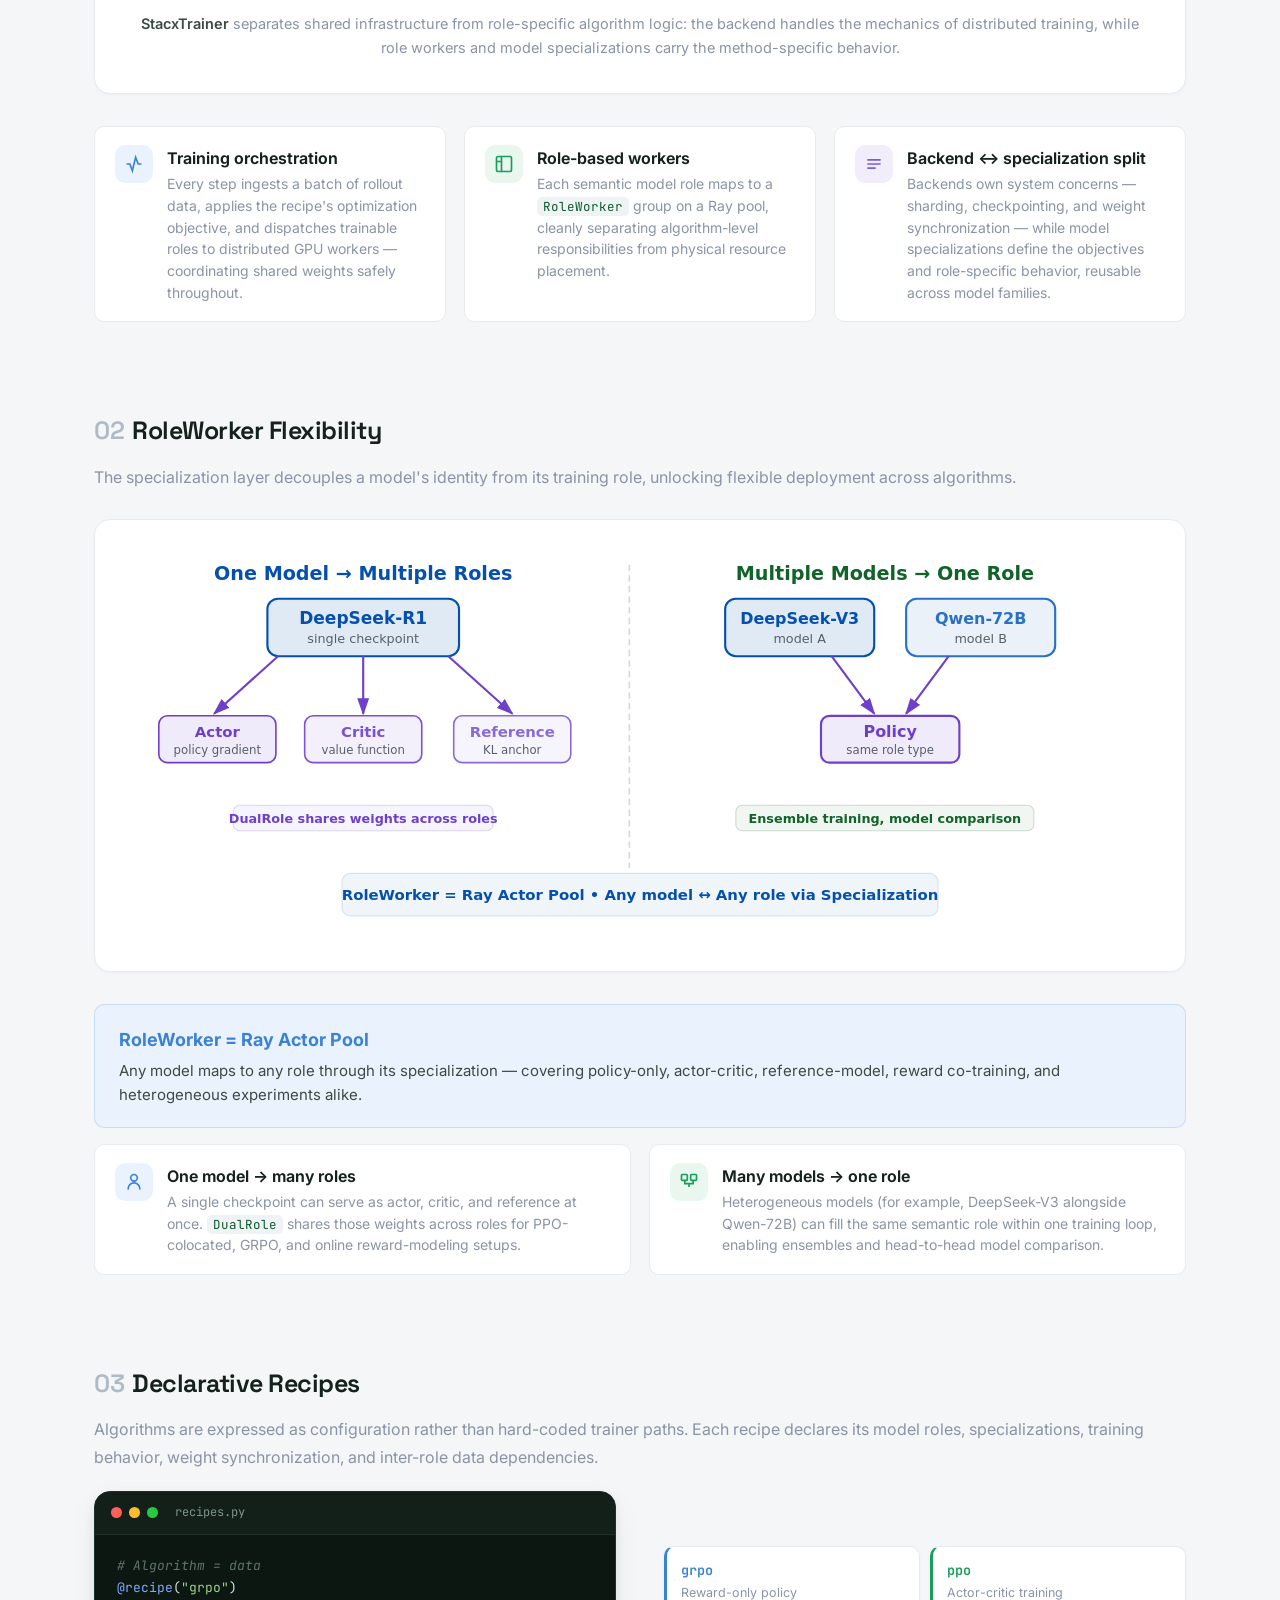
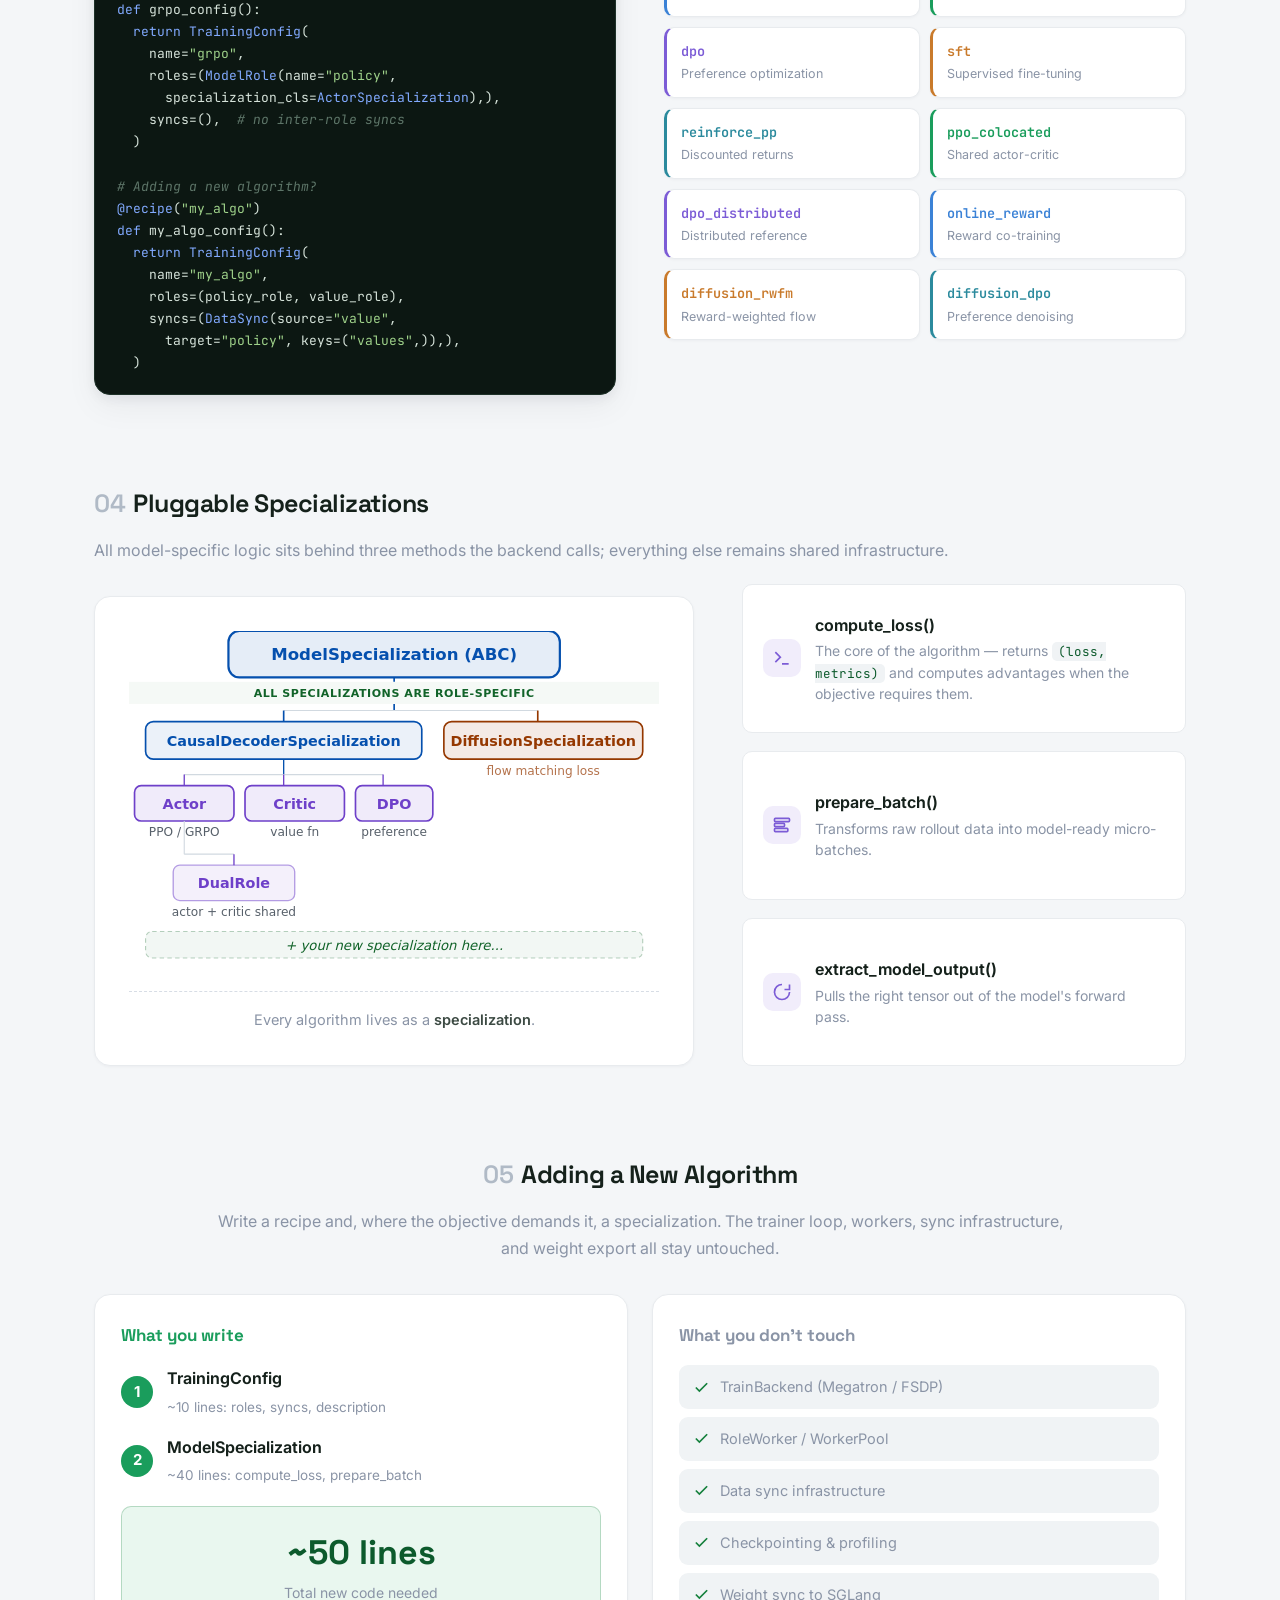
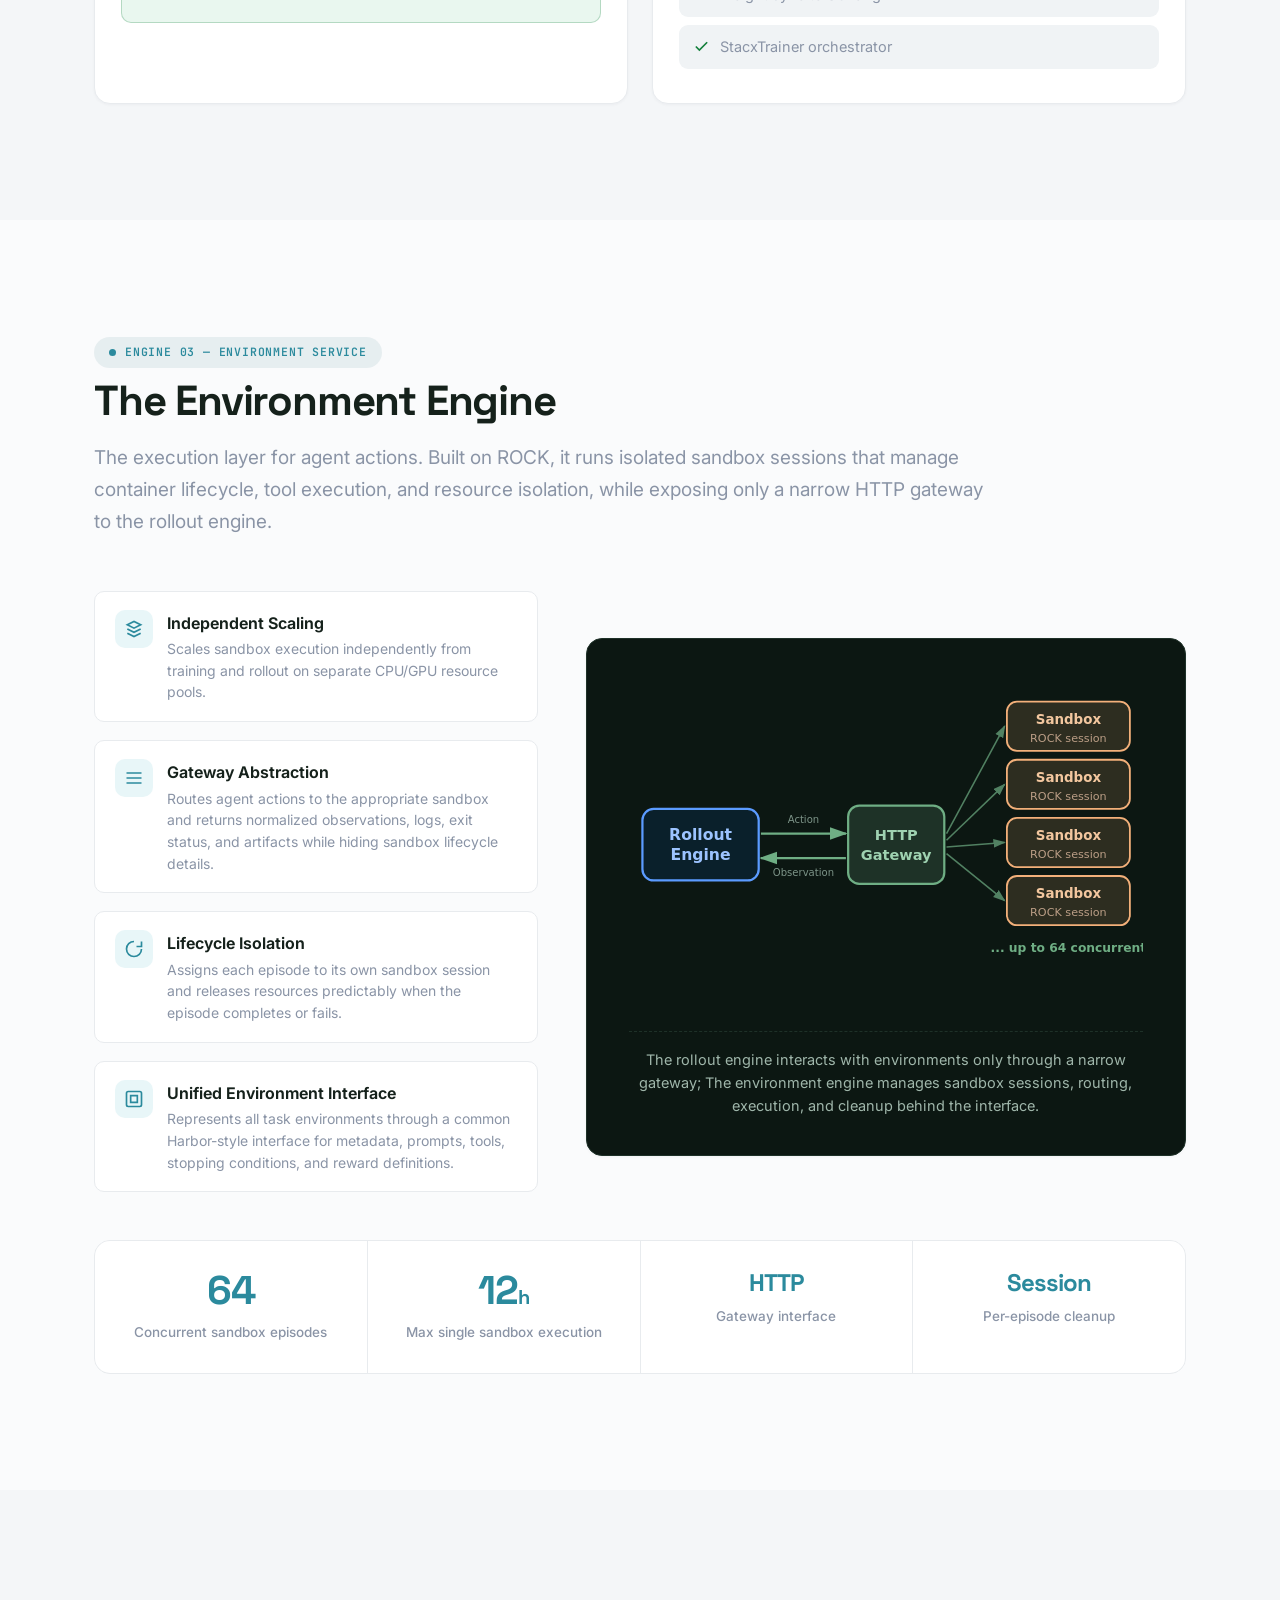
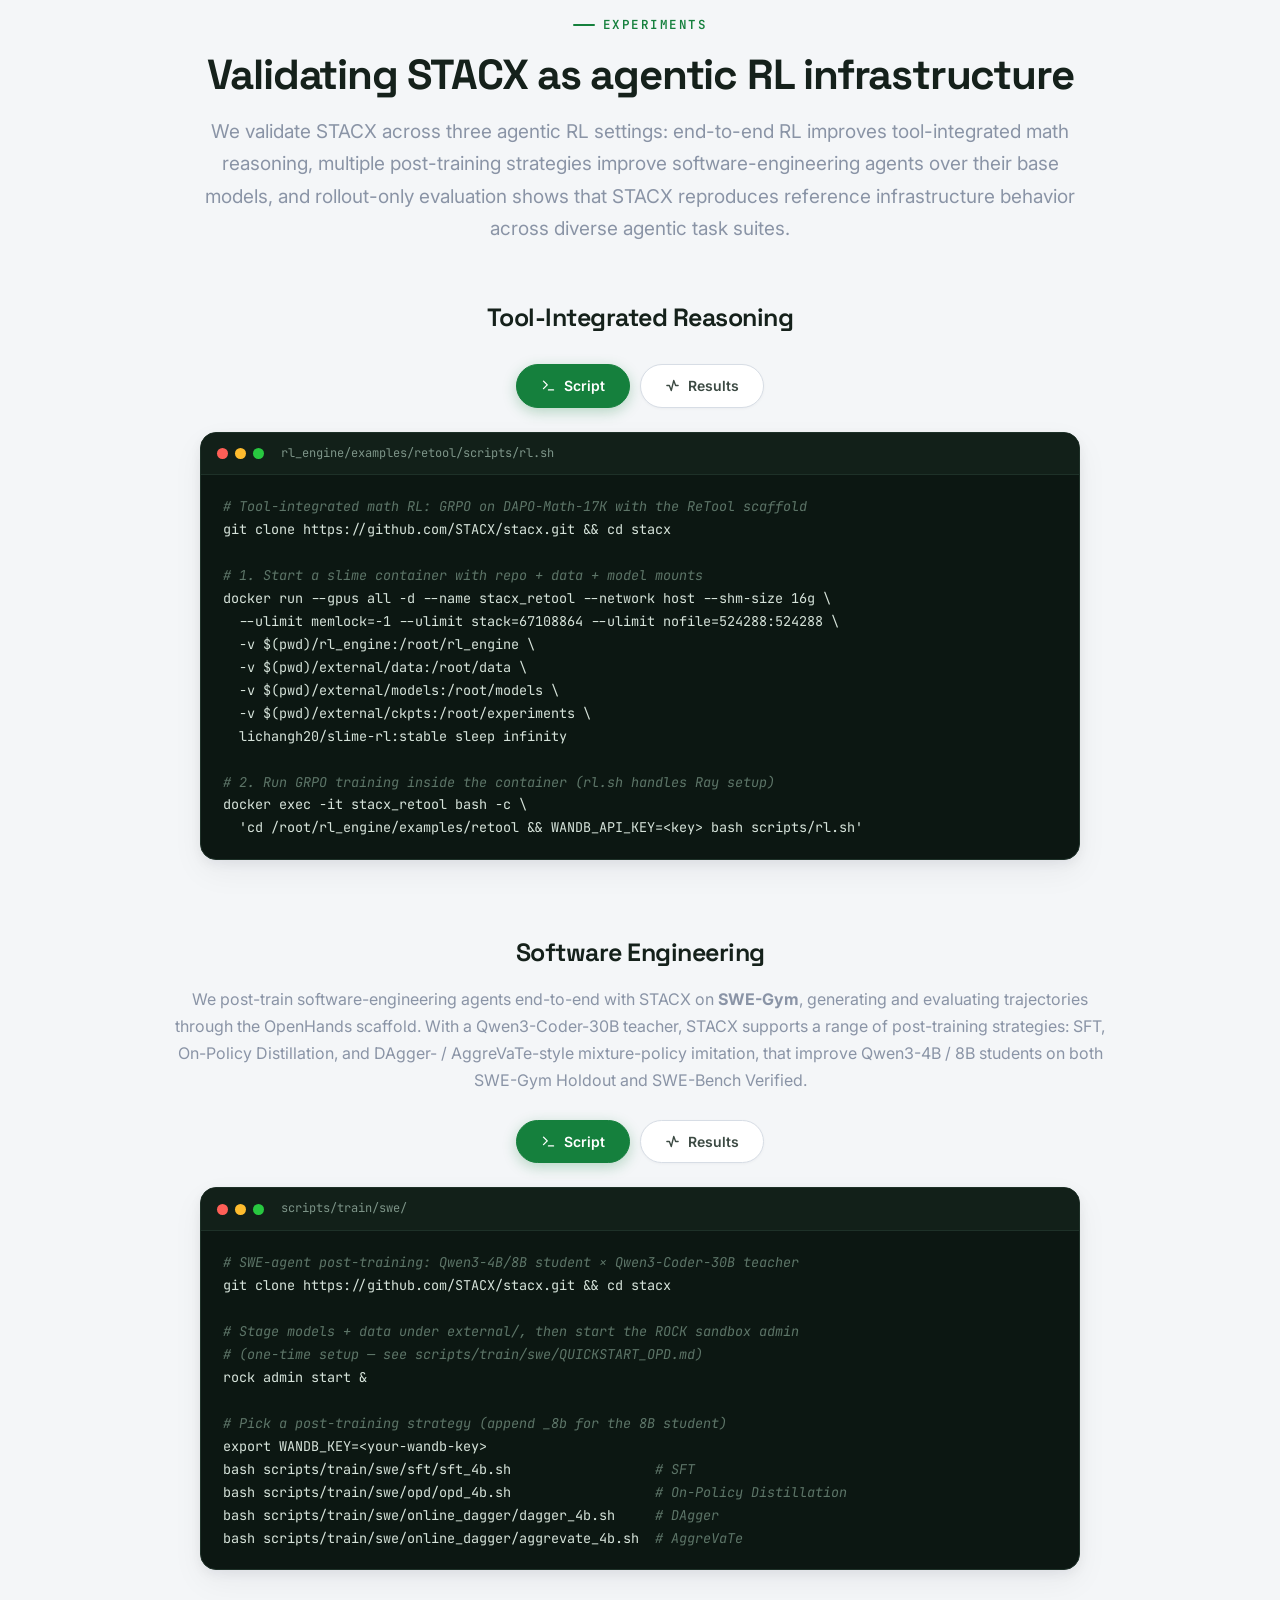
==== commit 8feff9ea: "docs: retarget URLs to stacx.github.io after org and repo rename" ====
--- a/web/index.html
+++ b/web/index.html
@@ -35,7 +35,7 @@
       <a href="#experiments">Experiments</a>
       <a href="#citation">Cite</a>
     </div>
-    <a class="nav__gh" href="https://github.com/StACx-StandAloneComplex/stacx/tree/main" target="_blank" rel="noopener" aria-label="STACX on GitHub">
+    <a class="nav__gh" href="https://github.com/STACX/stacx/tree/main" target="_blank" rel="noopener" aria-label="STACX on GitHub">
       <svg viewBox="0 0 24 24" aria-hidden="true"><path d="M12 .5C5.7.5.5 5.7.5 12c0 5.1 3.3 9.4 7.9 10.9.6.1.8-.2.8-.5v-2c-3.2.7-3.9-1.4-3.9-1.4-.5-1.3-1.3-1.7-1.3-1.7-1.1-.7.1-.7.1-.7 1.2.1 1.8 1.2 1.8 1.2 1 1.8 2.7 1.3 3.4 1 .1-.8.4-1.3.7-1.6-2.6-.3-5.3-1.3-5.3-5.7 0-1.3.5-2.3 1.2-3.1-.1-.3-.5-1.5.1-3.1 0 0 1-.3 3.3 1.2a11.5 11.5 0 0 1 6 0C17.3 4.6 18.3 5 18.3 5c.6 1.6.2 2.8.1 3.1.8.8 1.2 1.8 1.2 3.1 0 4.4-2.7 5.4-5.3 5.7.4.4.8 1.1.8 2.2v3.3c0 .3.2.6.8.5 4.6-1.5 7.9-5.8 7.9-10.9C23.5 5.7 18.3.5 12 .5z"/></svg>
     </a>
     <button class="nav__toggle" id="navToggle" aria-label="Toggle menu">
@@ -69,7 +69,7 @@
     </div>
 
     <div class="btn-row reveal d3">
-      <a class="btn btn--brand" href="https://github.com/StACx-StandAloneComplex/stacx/tree/main" target="_blank" rel="noopener">
+      <a class="btn btn--brand" href="https://github.com/STACX/stacx/tree/main" target="_blank" rel="noopener">
         <svg viewBox="0 0 24 24"><path d="M12 .5C5.7.5.5 5.7.5 12c0 5.1 3.3 9.4 7.9 10.9.6.1.8-.2.8-.5v-2c-3.2.7-3.9-1.4-3.9-1.4-.5-1.3-1.3-1.7-1.3-1.7-1.1-.7.1-.7.1-.7 1.2.1 1.8 1.2 1.8 1.2 1 1.8 2.7 1.3 3.4 1 .1-.8.4-1.3.7-1.6-2.6-.3-5.3-1.3-5.3-5.7 0-1.3.5-2.3 1.2-3.1-.1-.3-.5-1.5.1-3.1 0 0 1-.3 3.3 1.2a11.5 11.5 0 0 1 6 0C17.3 4.6 18.3 5 18.3 5c.6 1.6.2 2.8.1 3.1.8.8 1.2 1.8 1.2 3.1 0 4.4-2.7 5.4-5.3 5.7.4.4.8 1.1.8 2.2v3.3c0 .3.2.6.8.5 4.6-1.5 7.9-5.8 7.9-10.9C23.5 5.7 18.3.5 12 .5z"/></svg>
         Code
       </a>
@@ -1110,7 +1110,7 @@
         <div class="code exp-code">
           <div class="code__bar"><span class="d"></span><span class="d"></span><span class="d"></span><span class="name">rl_engine/examples/retool/scripts/rl.sh</span></div>
           <pre><span class="c"># Tool-integrated math RL: GRPO on DAPO-Math-17K with the ReTool scaffold</span>
-git clone https://github.com/StACx-StandAloneComplex/stacx.git &amp;&amp; cd stacx
+git clone https://github.com/STACX/stacx.git &amp;&amp; cd stacx
 
 <span class="c"># 1. Start a slime container with repo + data + model mounts</span>
 docker run --gpus all -d --name stacx_retool --network host --shm-size 16g \
@@ -1199,7 +1199,7 @@
         <div class="code exp-code">
           <div class="code__bar"><span class="d"></span><span class="d"></span><span class="d"></span><span class="name">scripts/train/swe/</span></div>
           <pre><span class="c"># SWE-agent post-training: Qwen3-4B/8B student × Qwen3-Coder-30B teacher</span>
-git clone https://github.com/StACx-StandAloneComplex/stacx.git &amp;&amp; cd stacx
+git clone https://github.com/STACX/stacx.git &amp;&amp; cd stacx
 
 <span class="c"># Stage models + data under external/, then start the ROCK sandbox admin</span>
 <span class="c"># (one-time setup — see scripts/train/swe/QUICKSTART_OPD.md)</span>
@@ -1260,7 +1260,7 @@
         <div class="code exp-code">
           <div class="code__bar"><span class="d"></span><span class="d"></span><span class="d"></span><span class="name">rl_engine/examples/shared/docker_run_eval.sh</span></div>
           <pre><span class="c"># Rollout-only eval: BENCH ∈ swebench | terminal_bench | seta | kernel_bench | algotune</span>
-git clone https://github.com/StACx-StandAloneComplex/stacx.git &amp;&amp; cd stacx
+git clone https://github.com/STACX/stacx.git &amp;&amp; cd stacx
 
 <span class="c"># 1. Download the Harbor task tree, convert → tasks.jsonl, build images</span>
 python rl_engine/examples/shared/download_tasks.py &lt;bench&gt;@&lt;ver&gt; \
@@ -1316,7 +1316,7 @@
   author       = {STACX Contributors},
   title        = {STACX: A Modular Infrastructure for End-to-End Agentic Reinforcement Learning},
   year         = {2026},
-  howpublished = {\url{https://github.com/StACx-StandAloneComplex/stacx}},
+  howpublished = {\url{https://github.com/STACX/stacx}},
   urldate      = {2026-07-15}
 }</pre>
     </div>
@@ -1348,7 +1348,7 @@
         </div>
         <div class="footer__col">
           <h5>Resources</h5>
-          <a href="https://github.com/StACx-StandAloneComplex/stacx/tree/main" target="_blank" rel="noopener">Code</a>
+          <a href="https://github.com/STACX/stacx/tree/main" target="_blank" rel="noopener">Code</a>
           <a href="#citation">Cite</a>
         </div>
       </div>
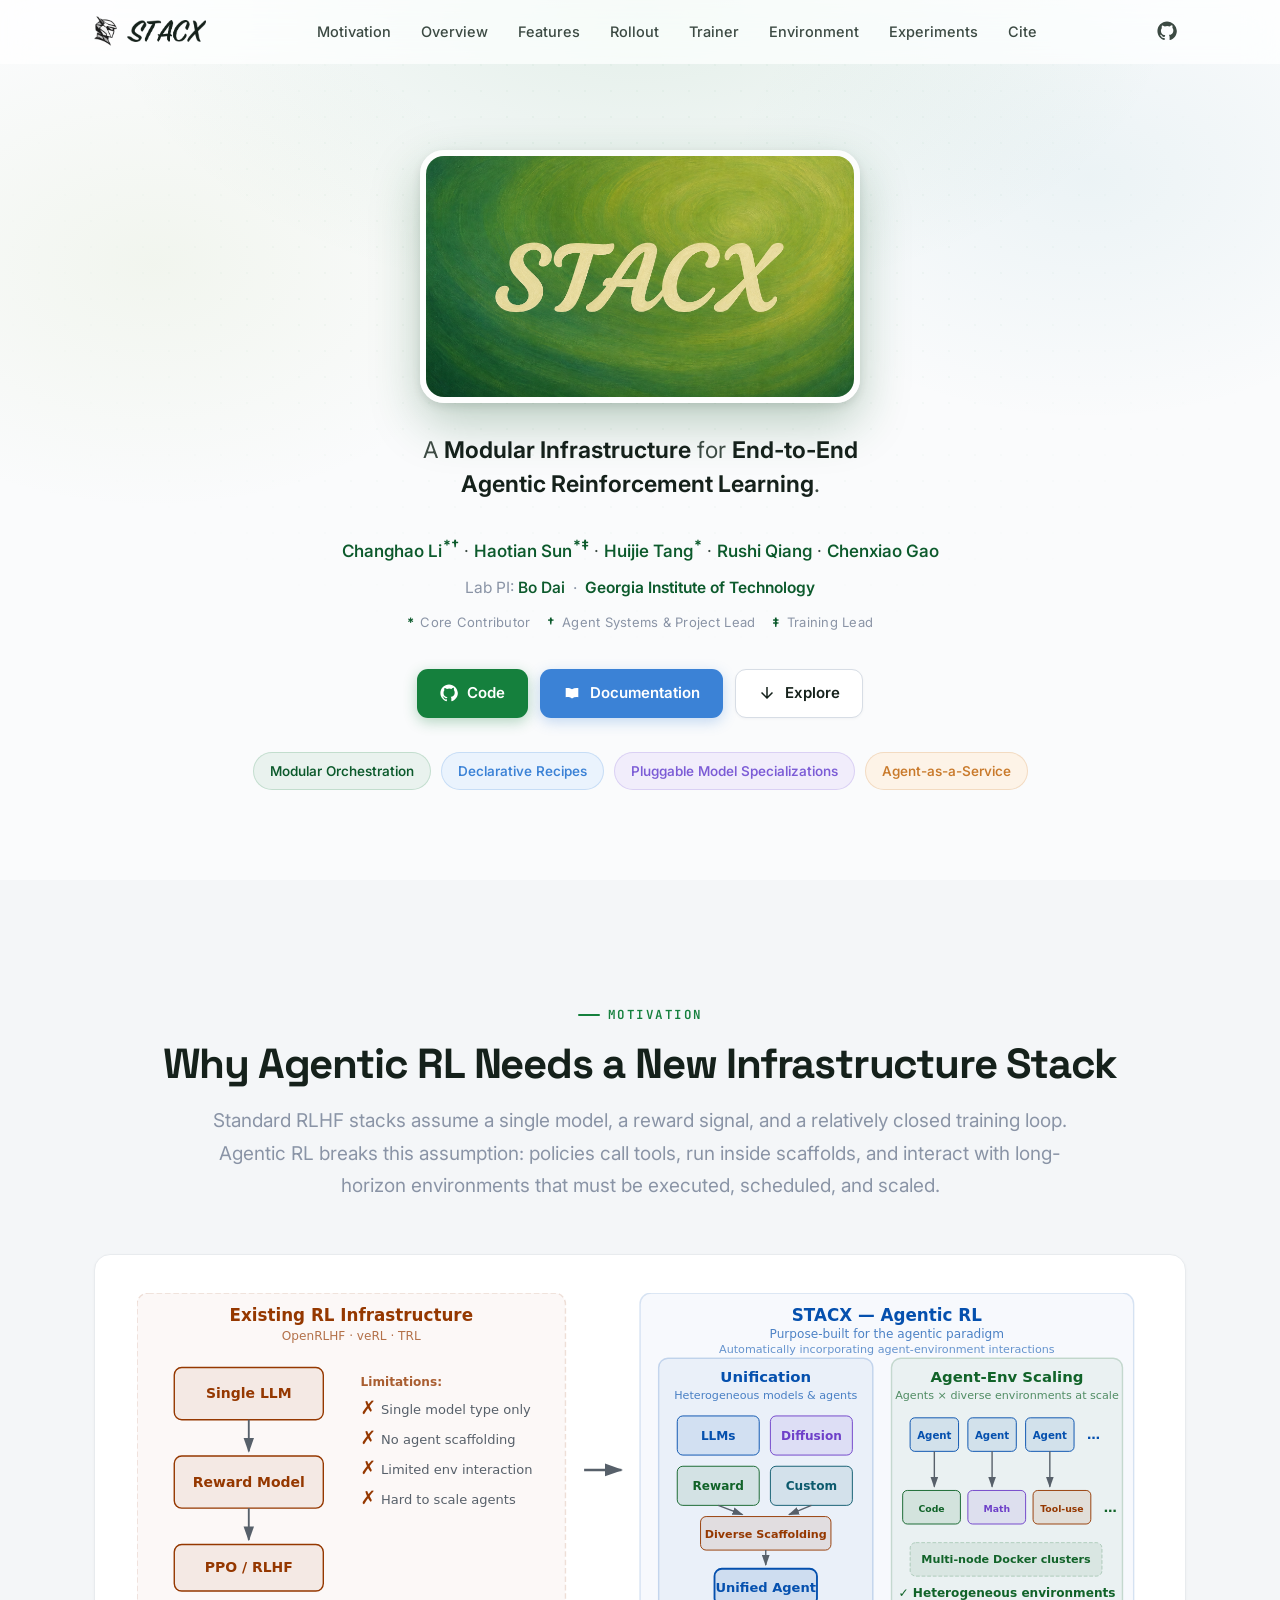
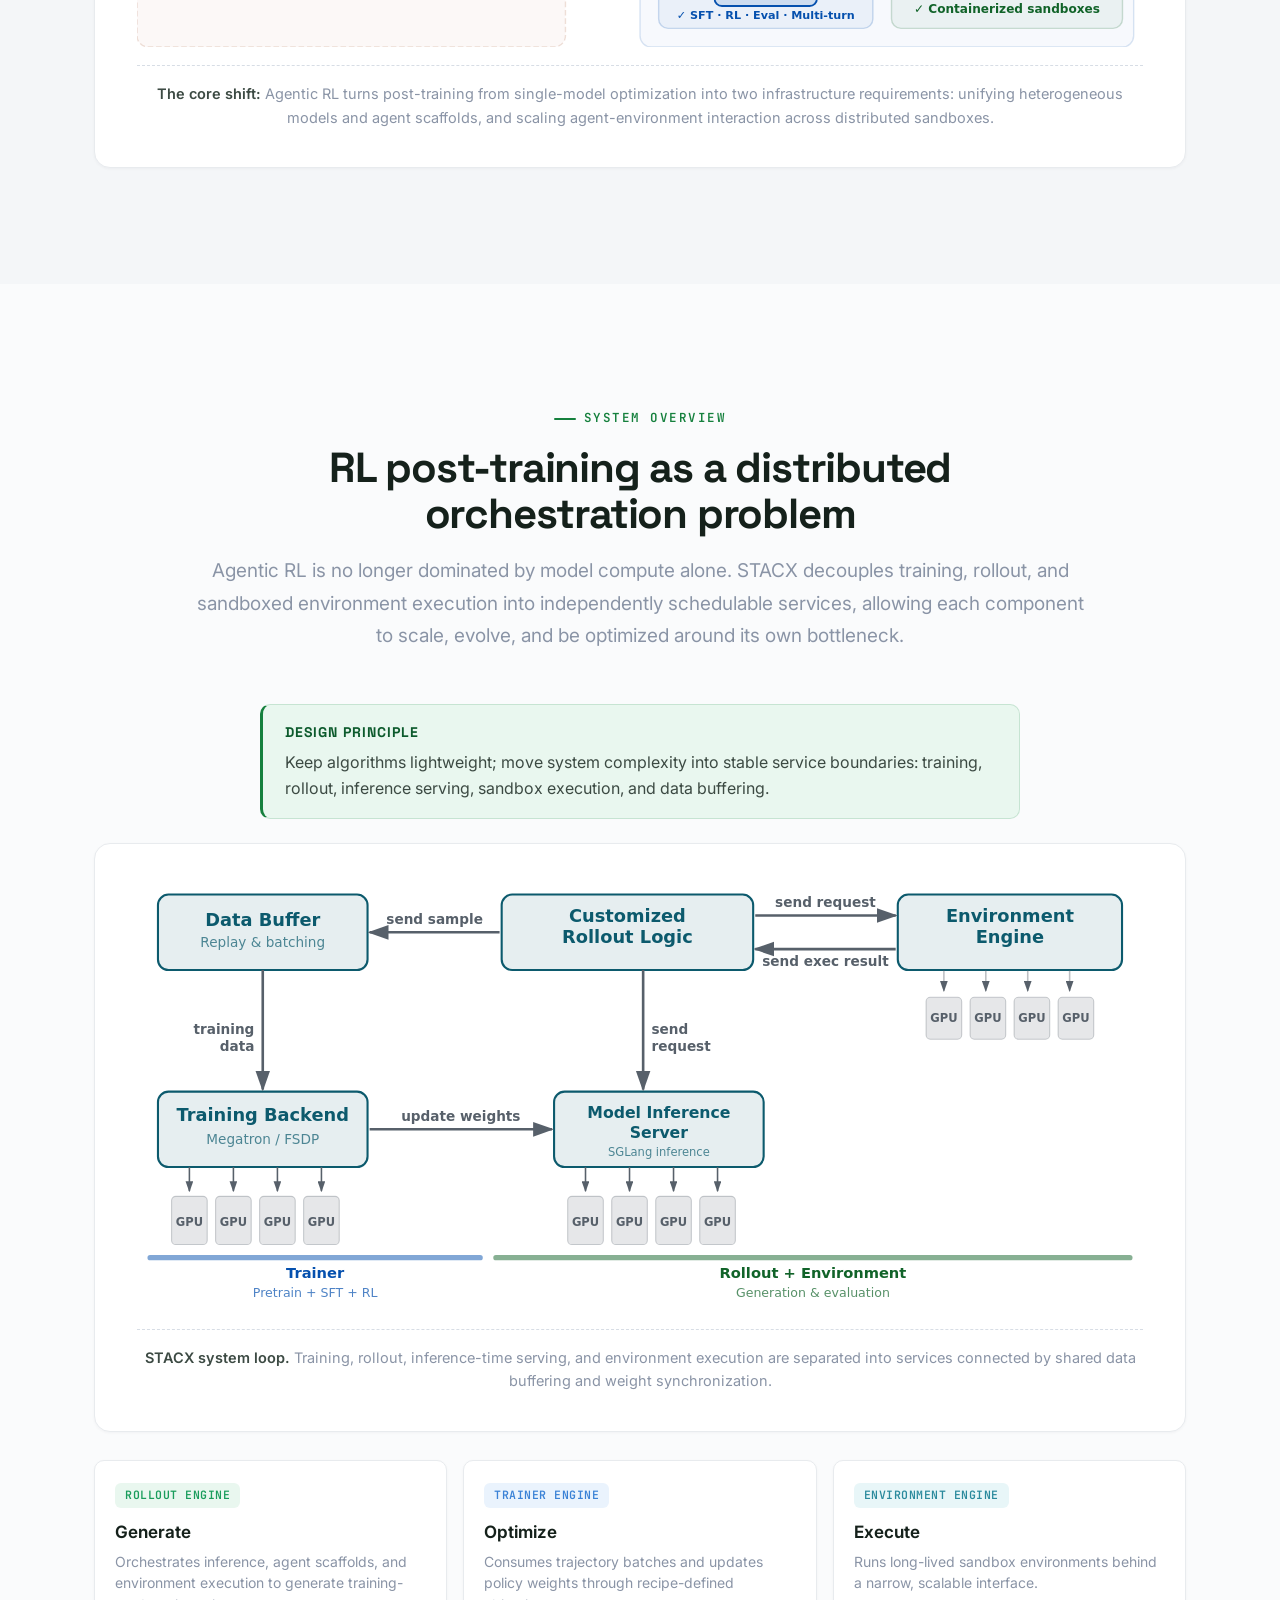
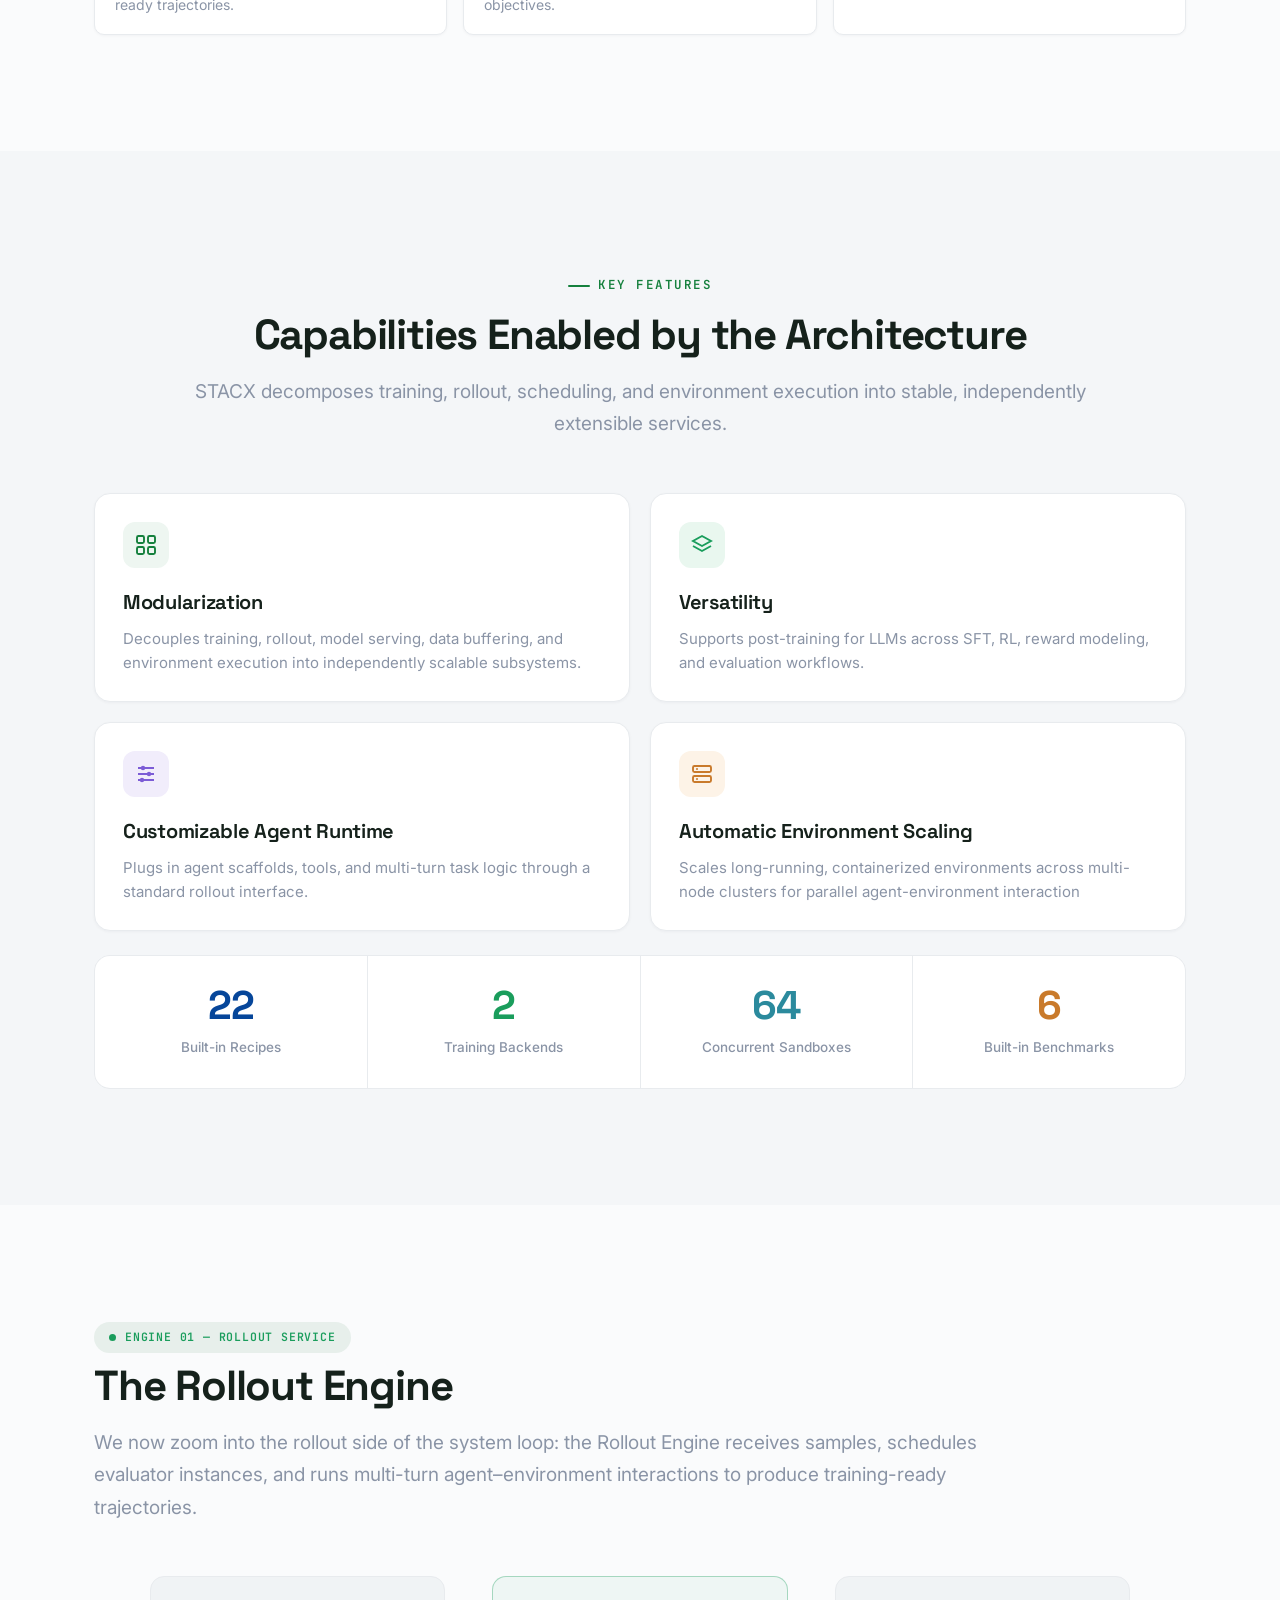
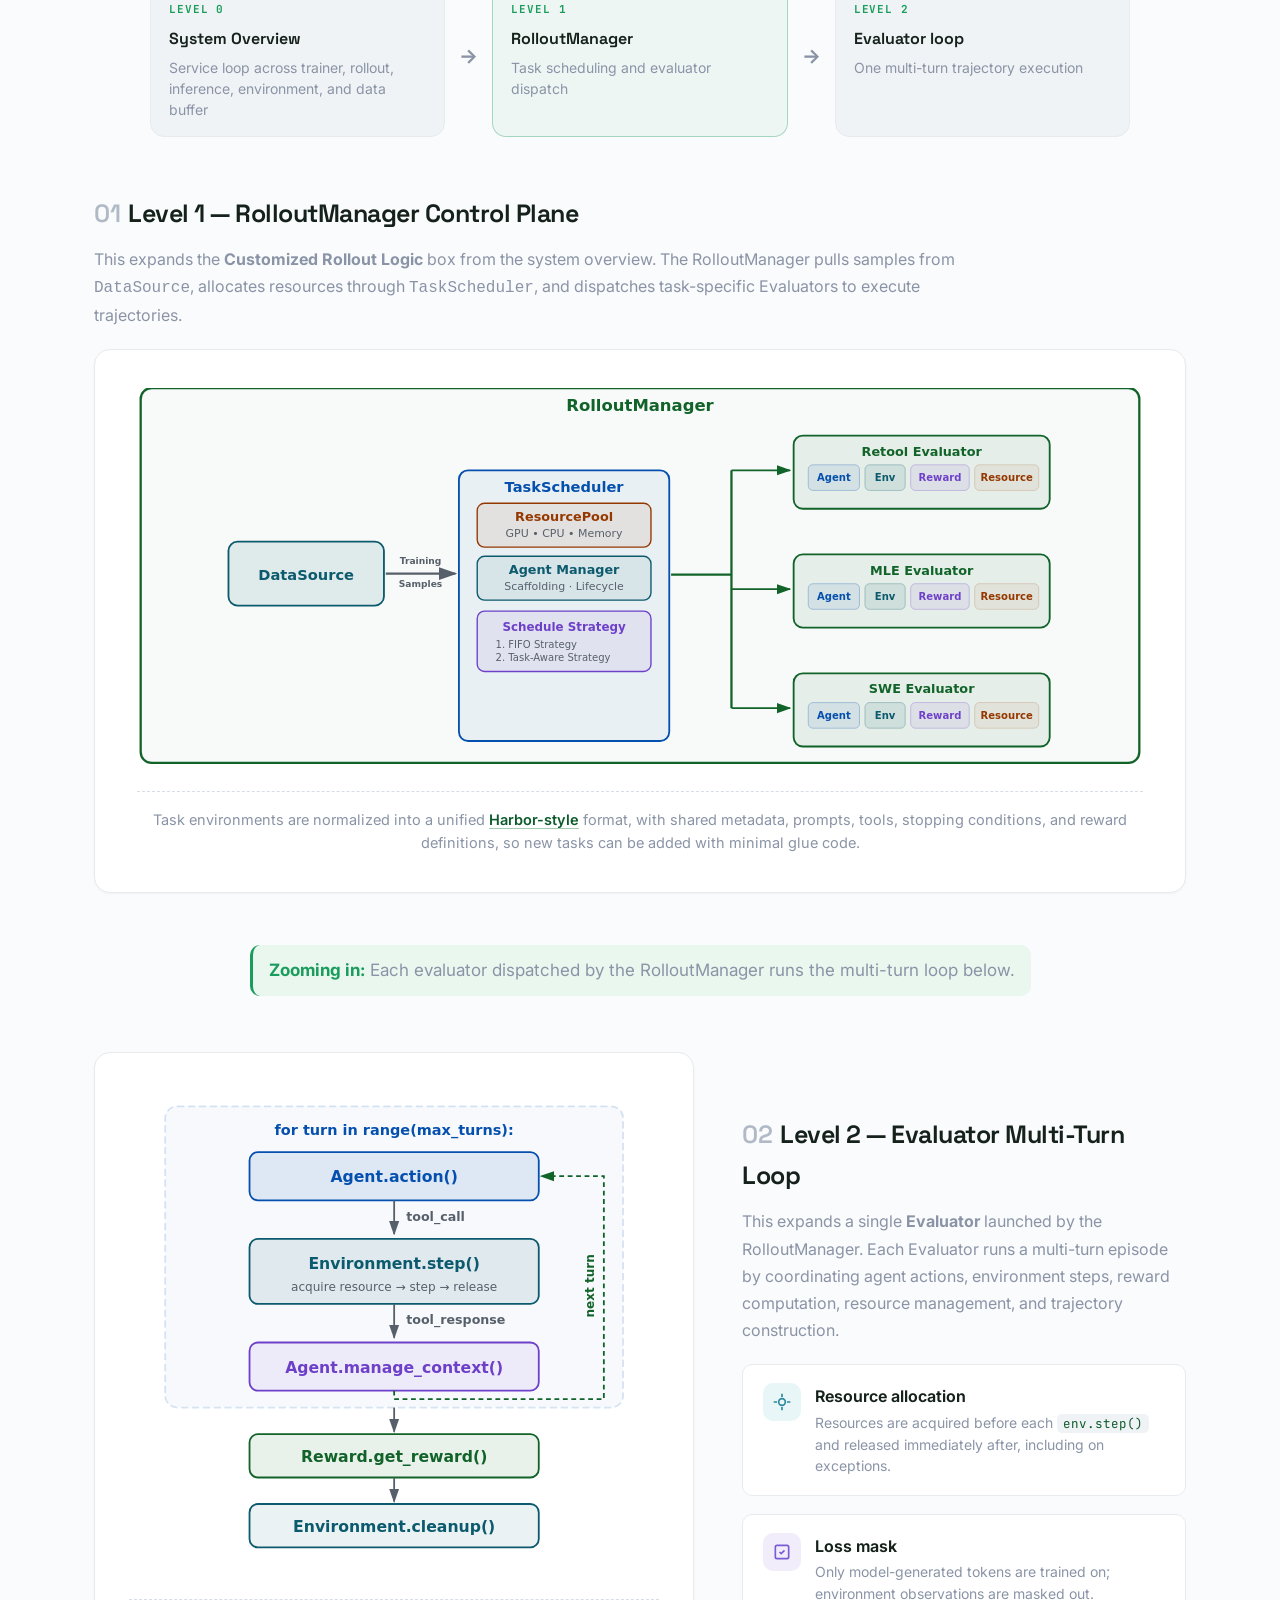
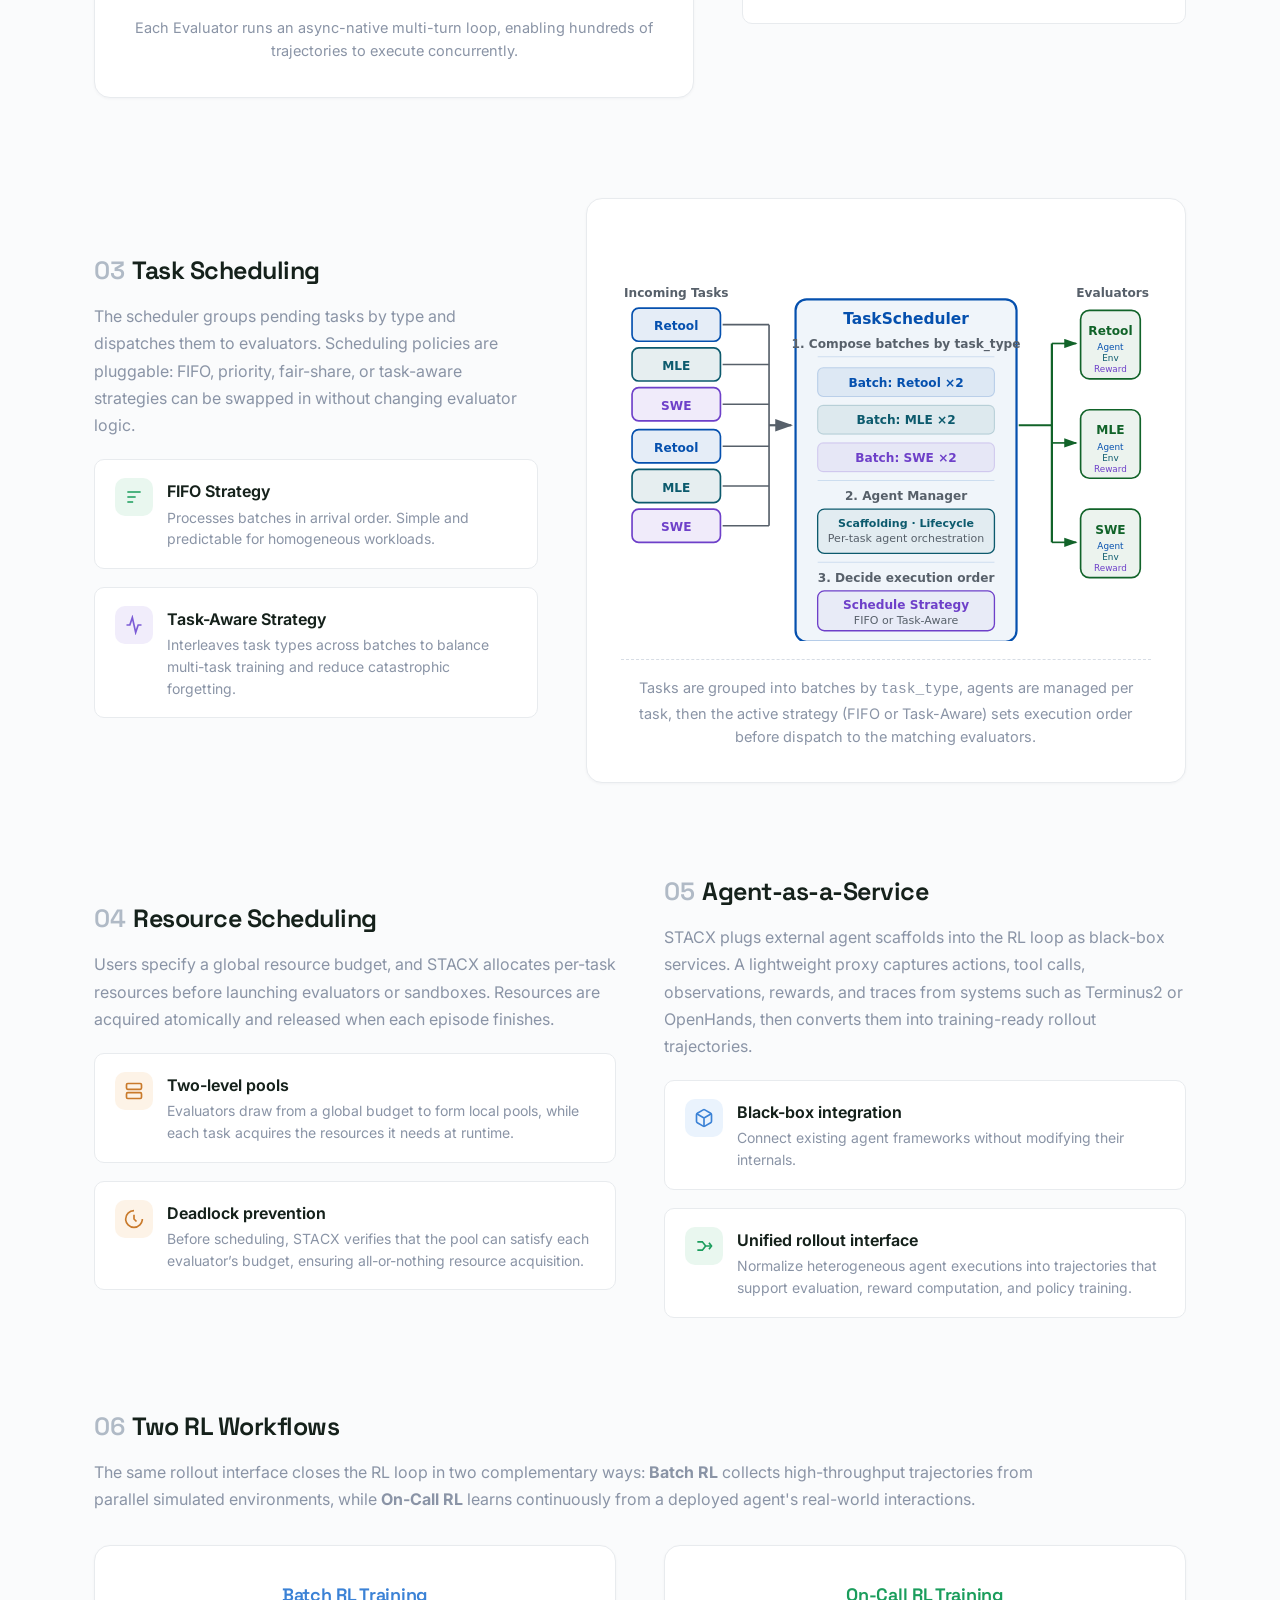
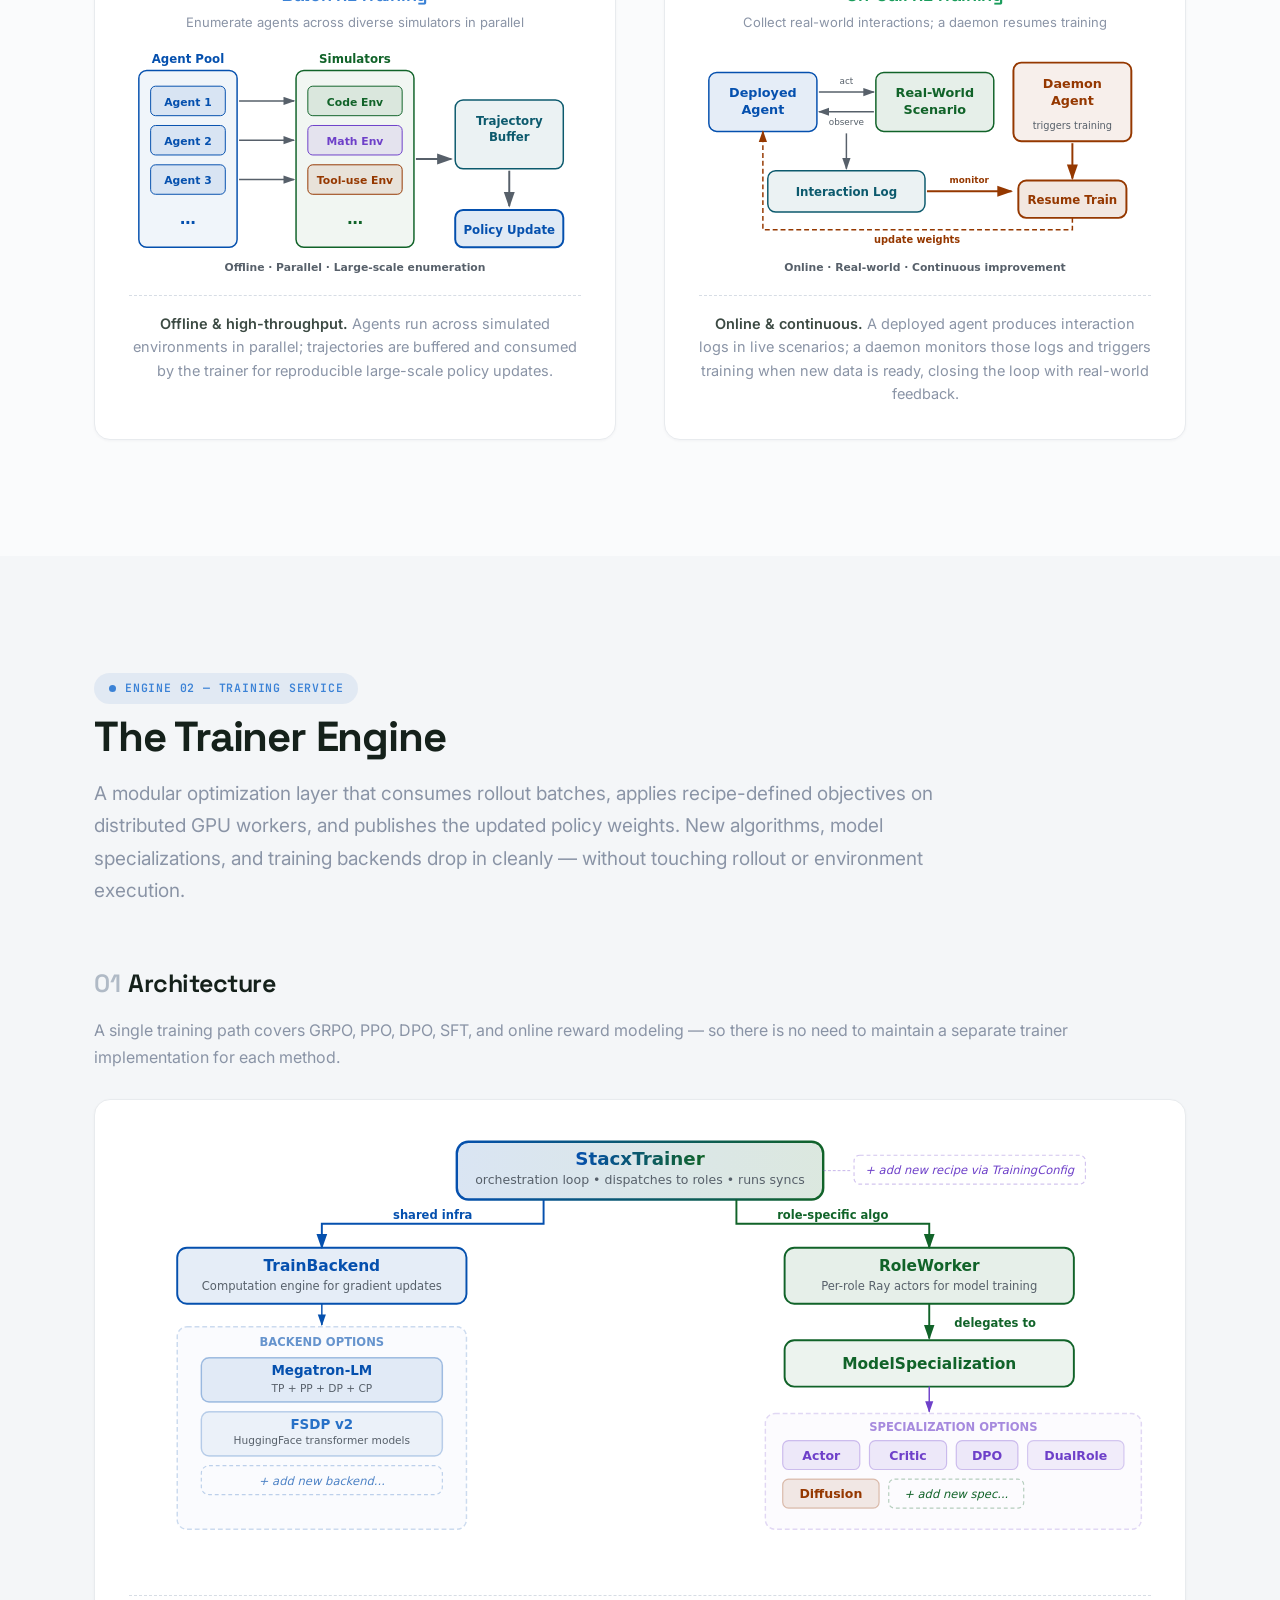
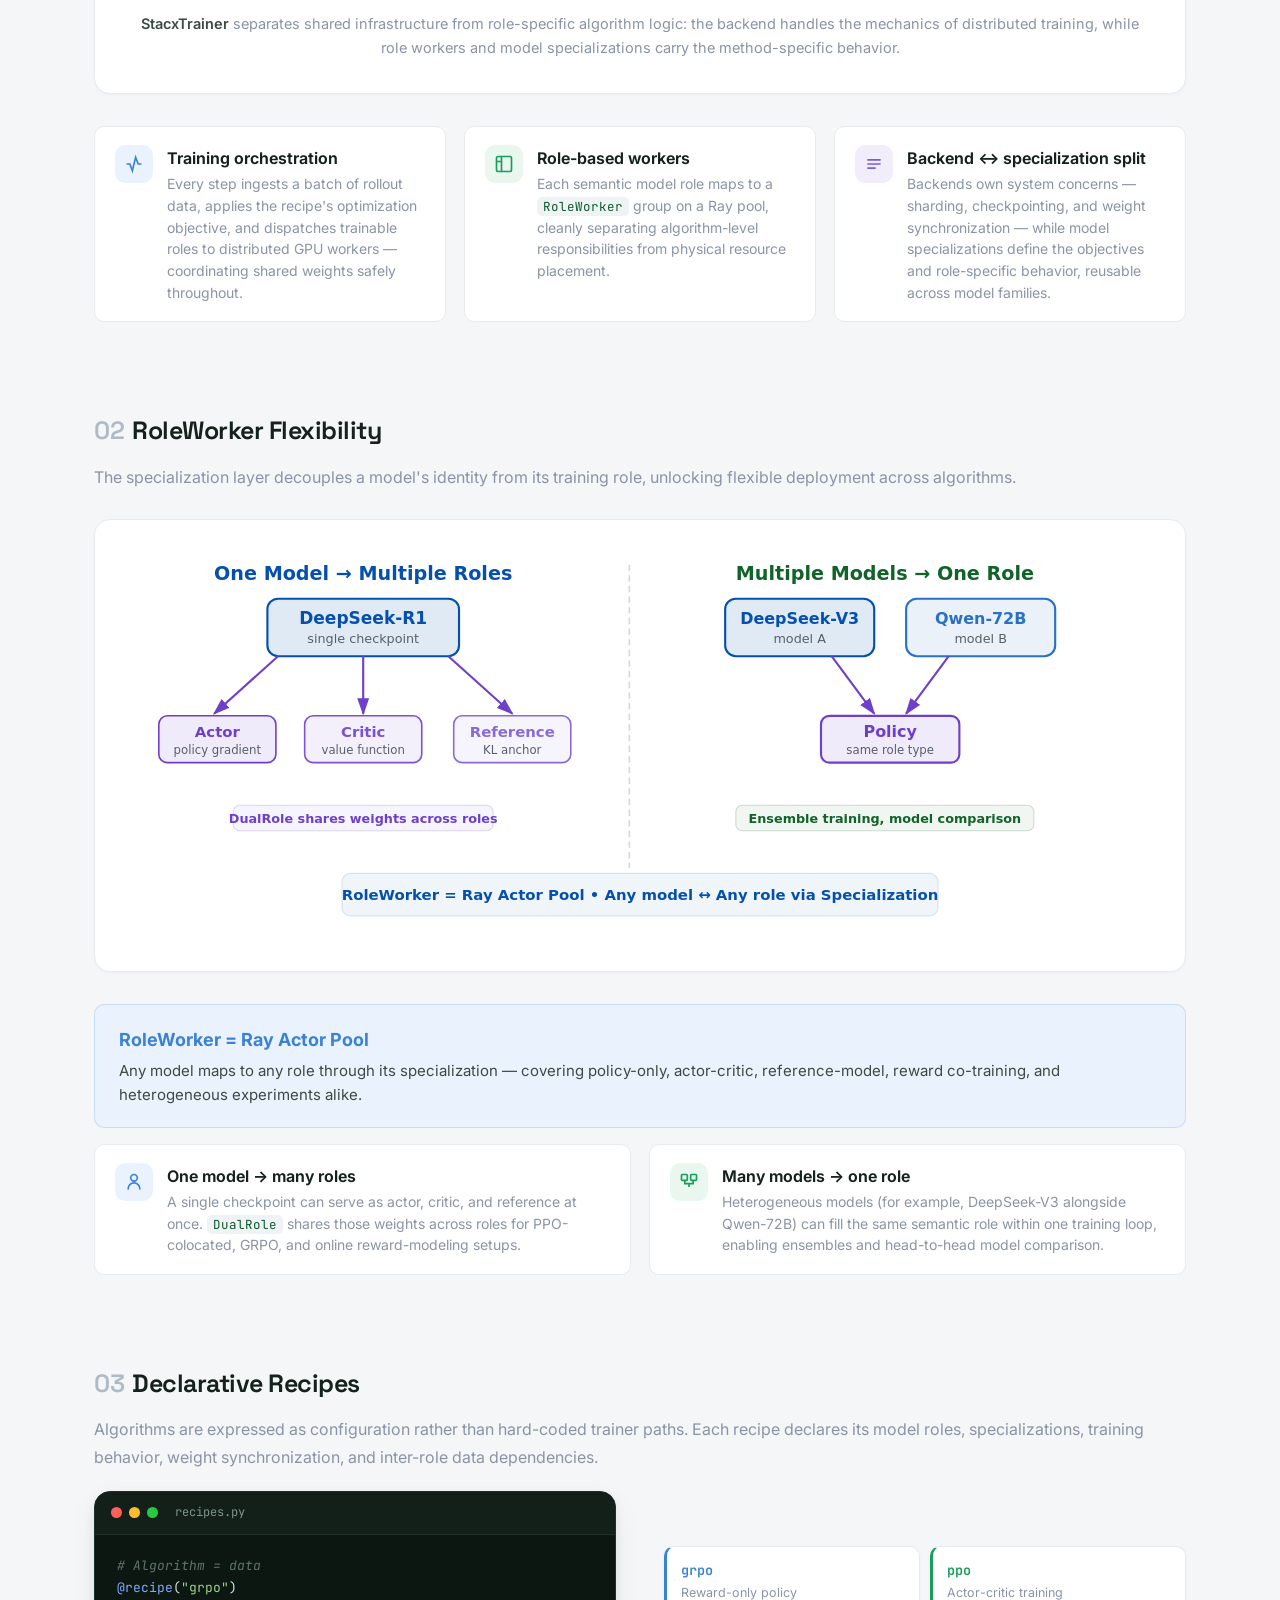
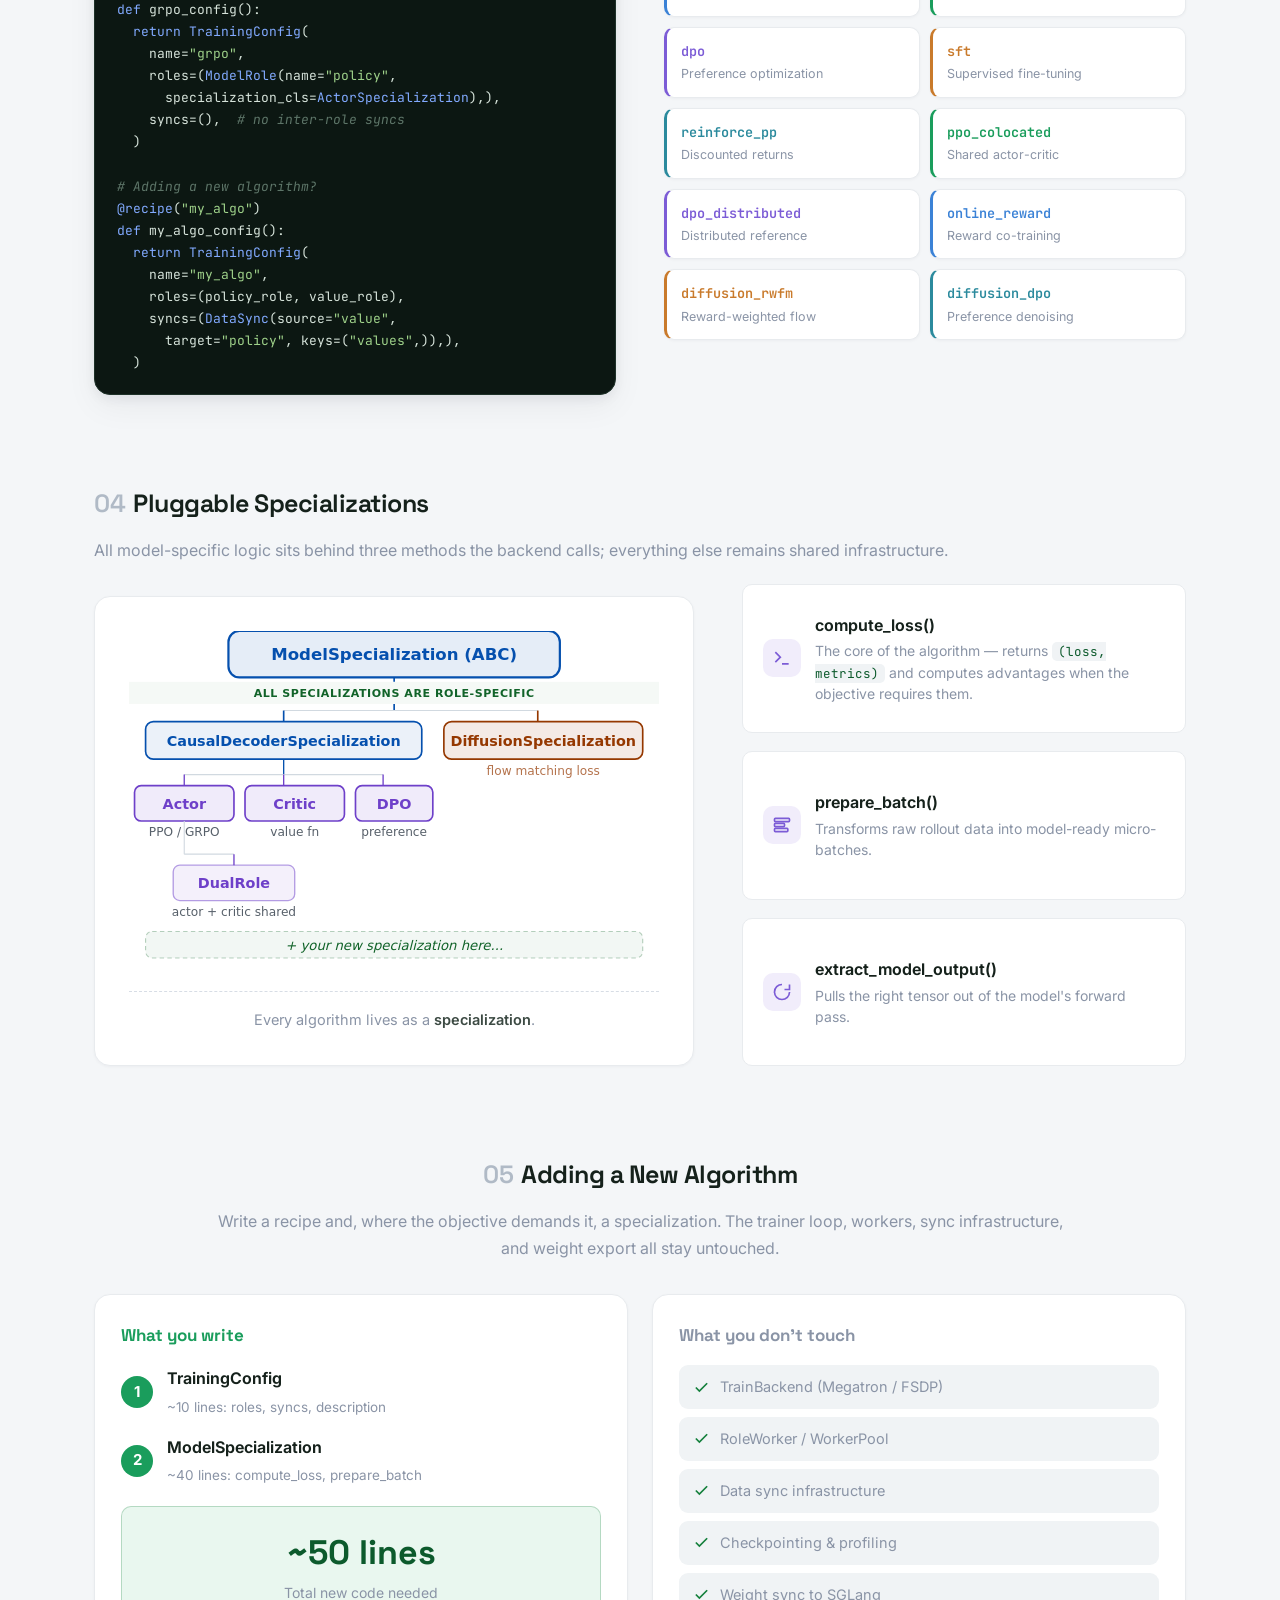
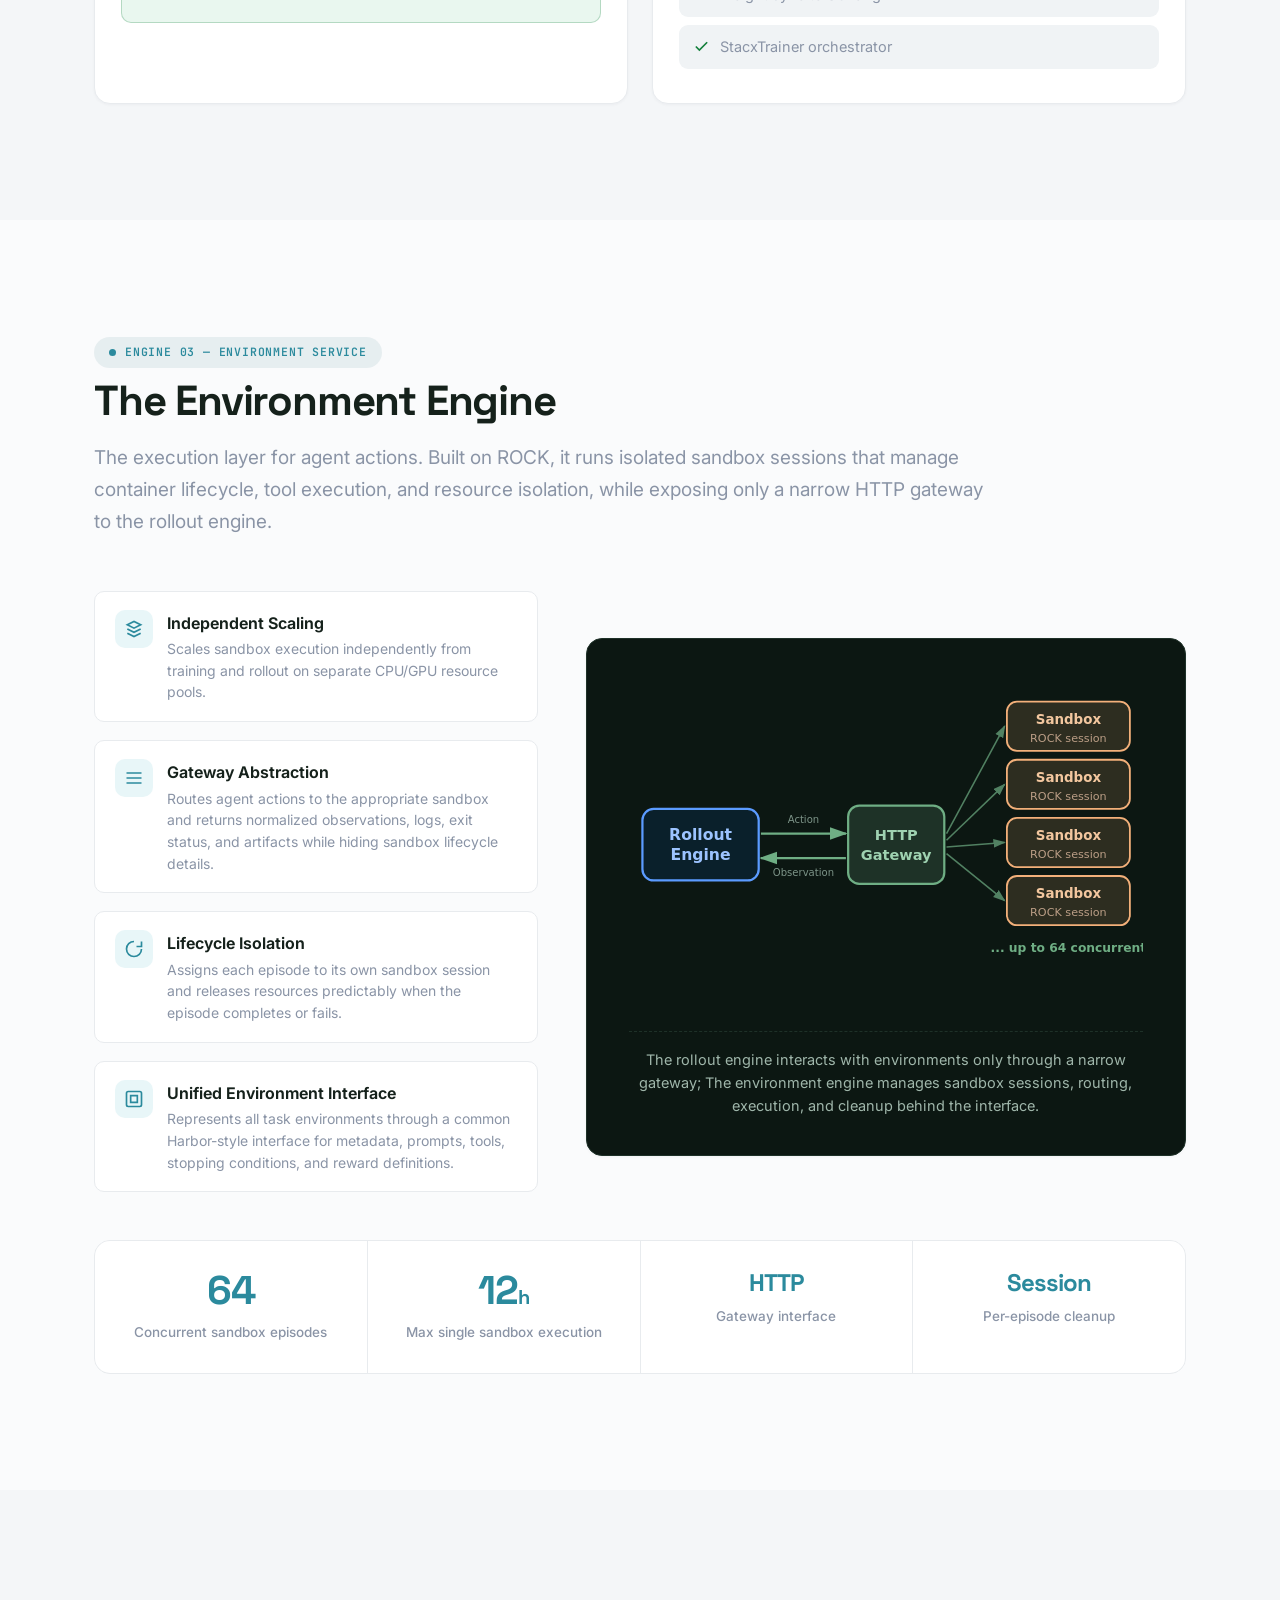
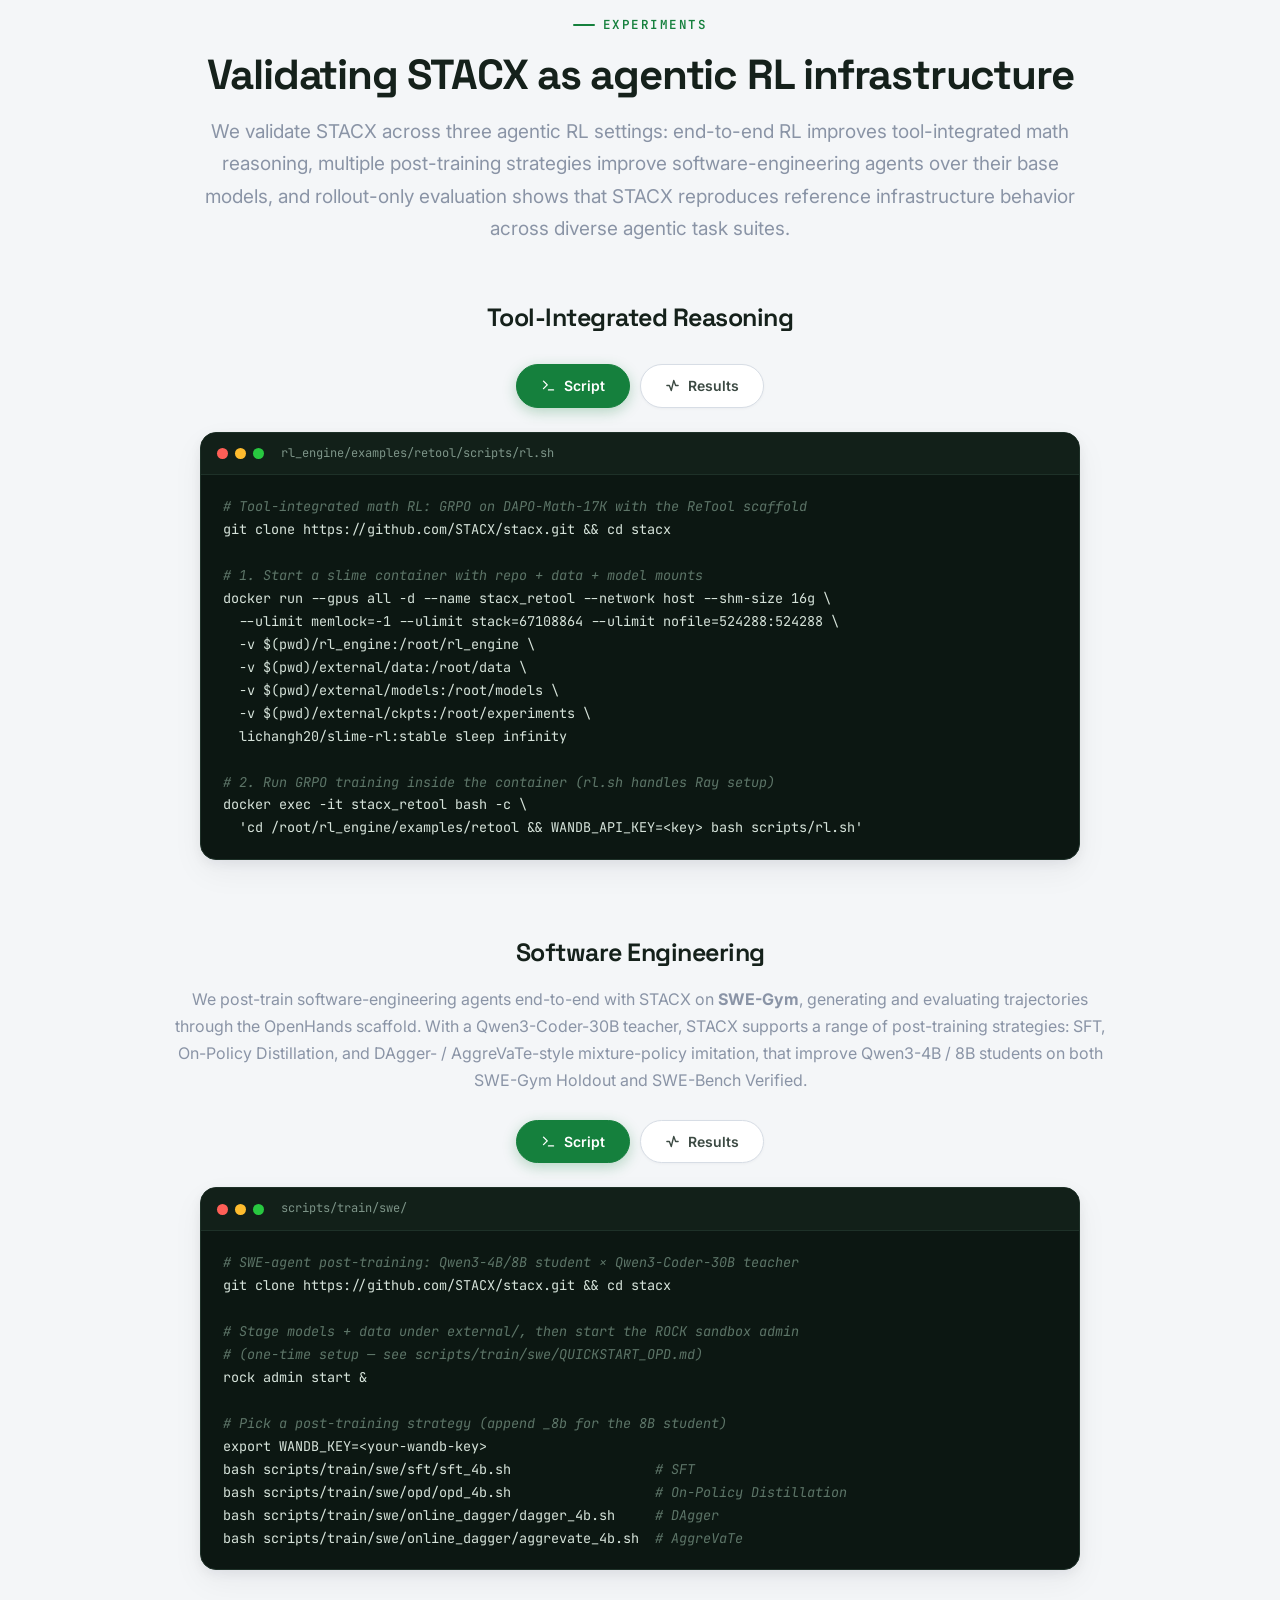
==== commit 8e9fce78: "web: drop stray purple chevron above the motivation transition arrow" ====
--- a/web/index.html
+++ b/web/index.html
@@ -139,7 +139,6 @@
 
         <!-- Transition arrow -->
         <line x1="480" y1="190" x2="520" y2="190" stroke="#57606a" stroke-width="2.5" marker-end="url(#mo-arr)"/>
-        <text x="500" y="178" text-anchor="middle" fill="#6e40c9" font-size="22" font-weight="800" font-family="system-ui, sans-serif">&#x276F;</text>
 
         <!-- ════════ RIGHT: STACX — Agentic RL ════════ -->
         <rect x="540" y="0" width="530" height="380" rx="12" fill="rgba(5,80,174,0.03)" stroke="rgba(5,80,174,0.15)" stroke-width="1.5"/>
